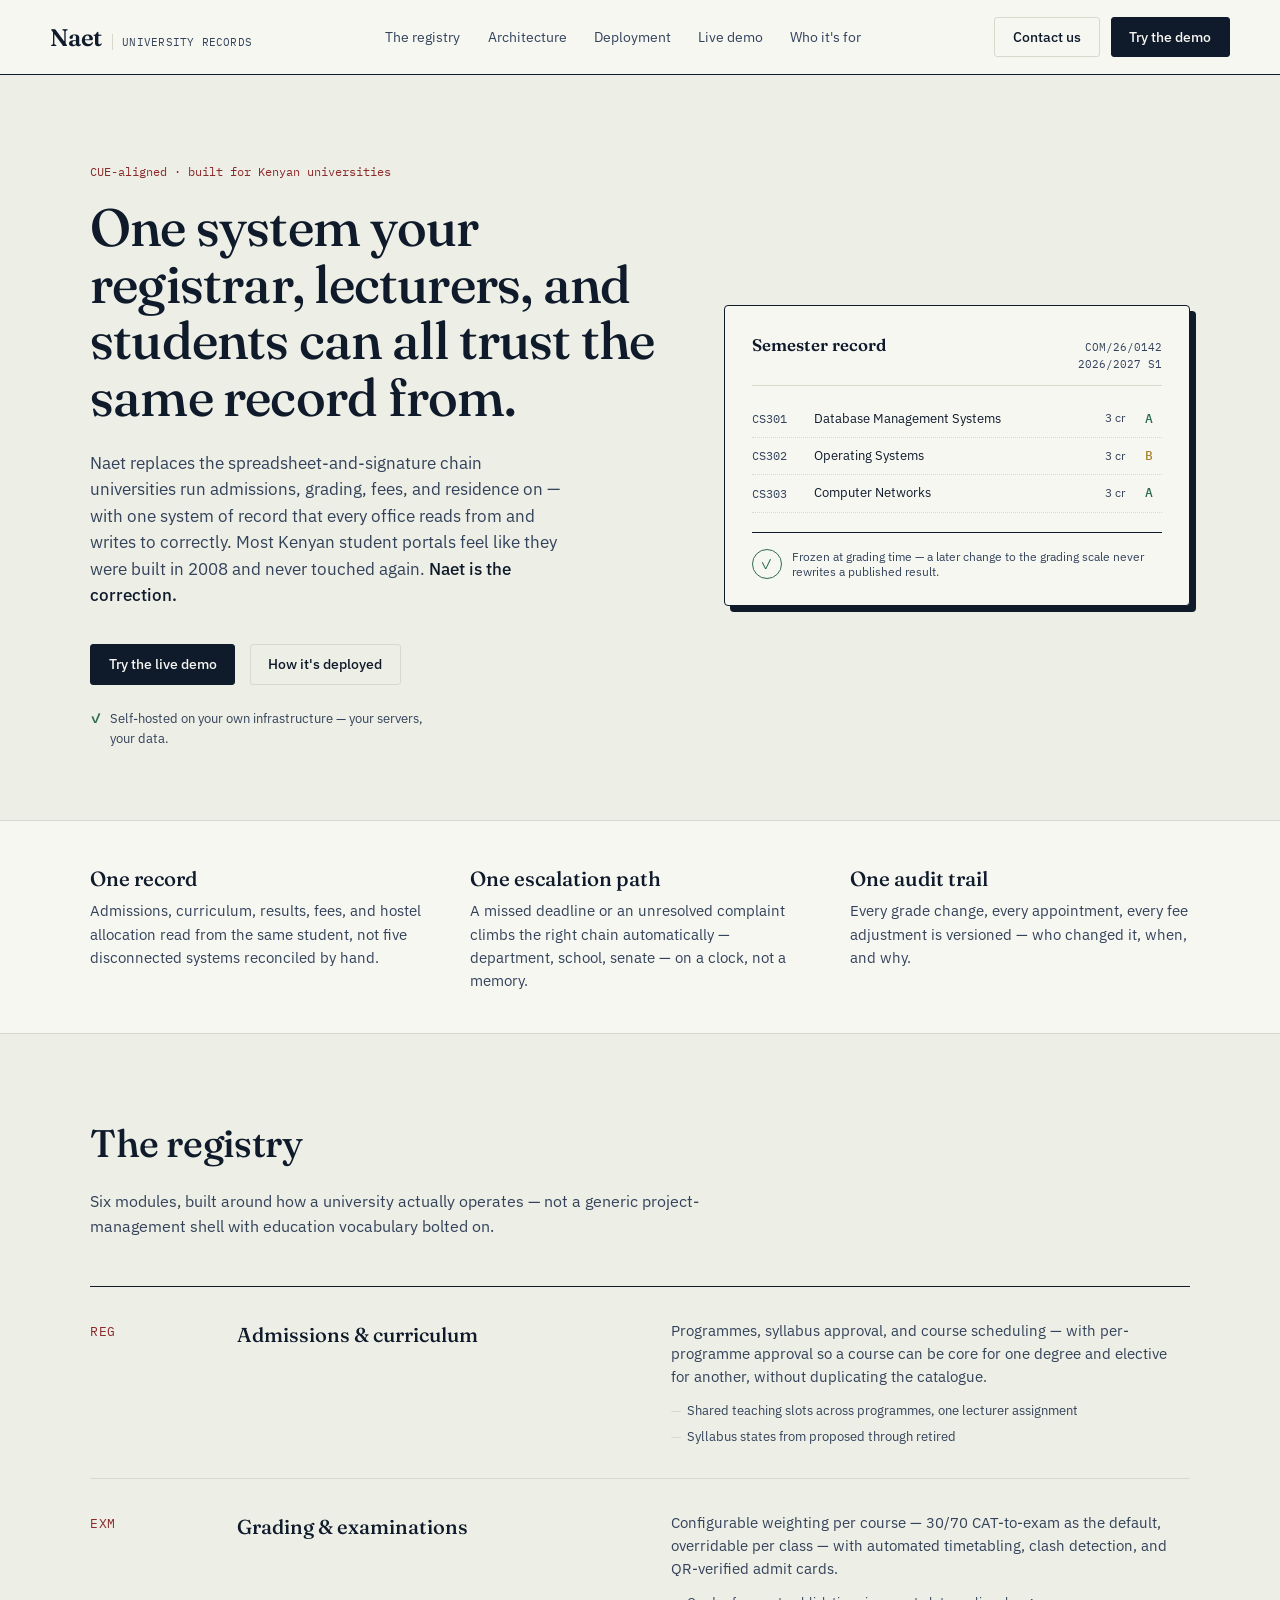
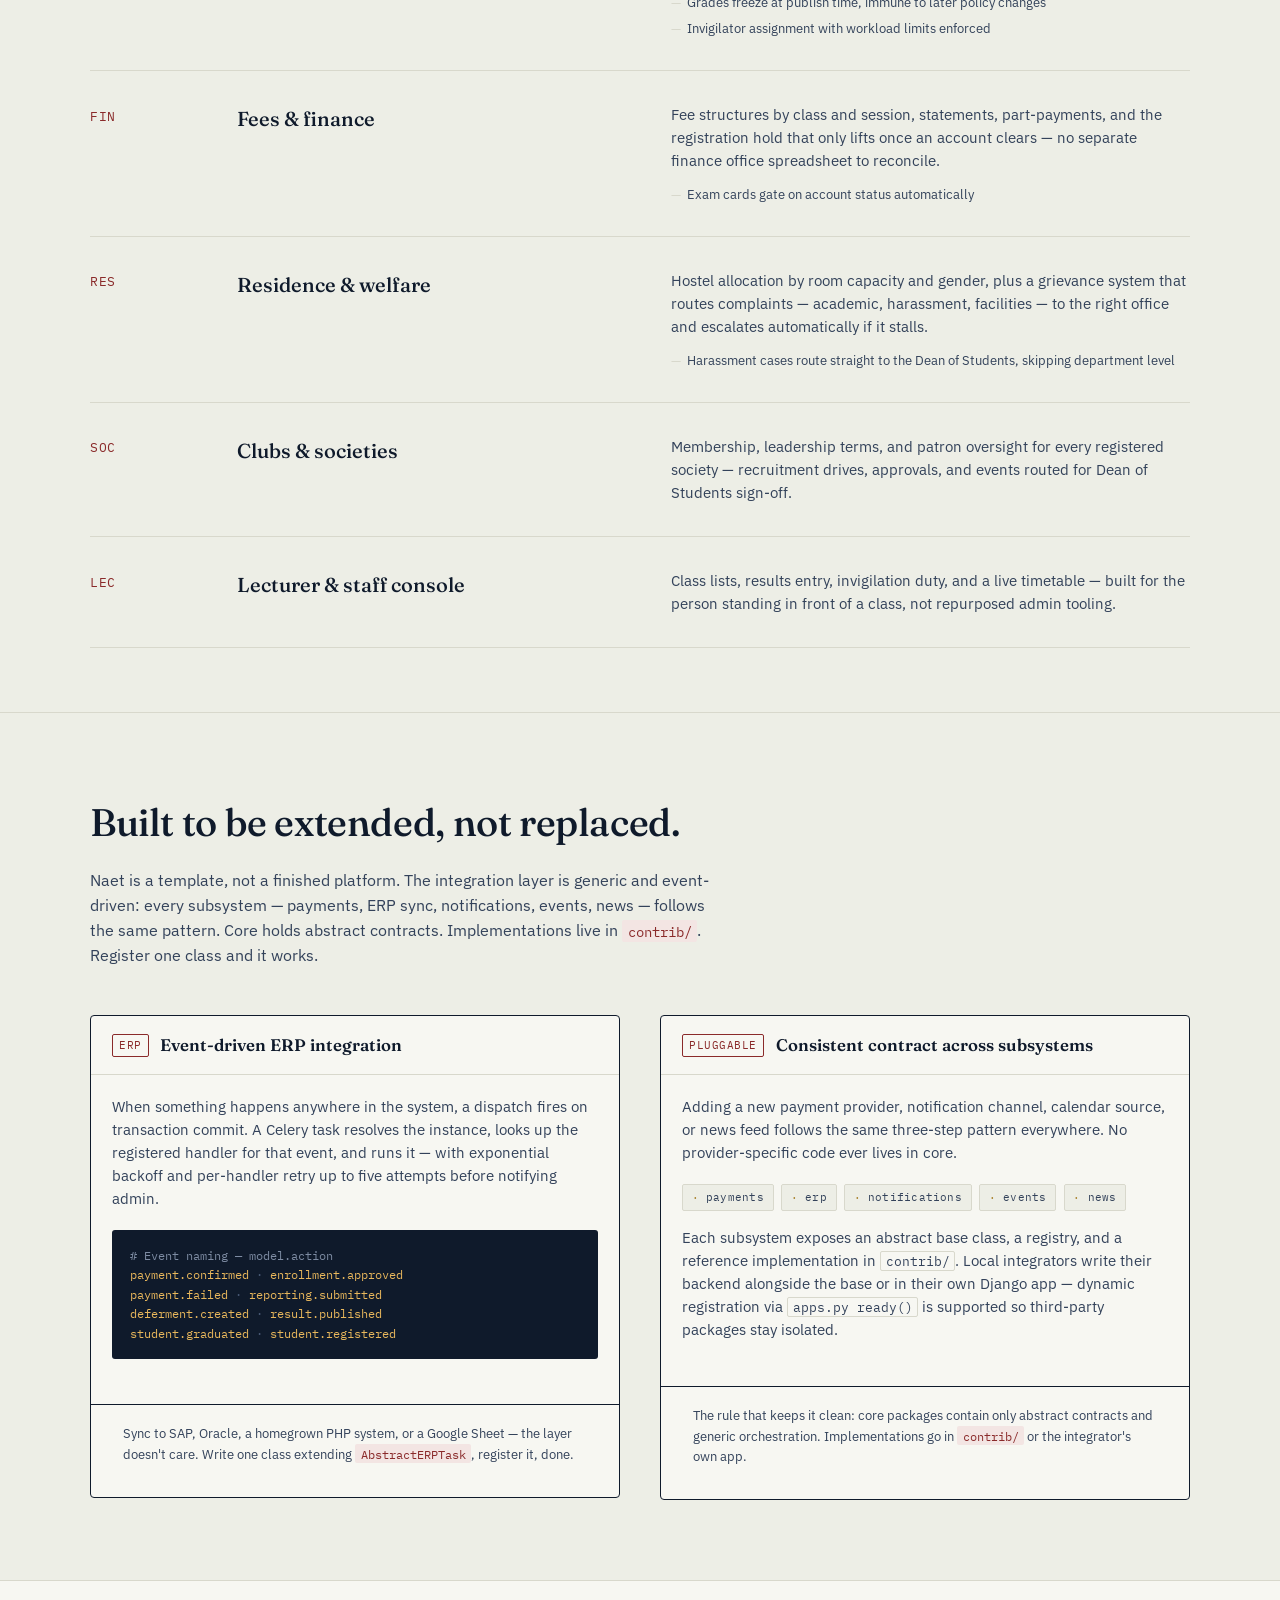
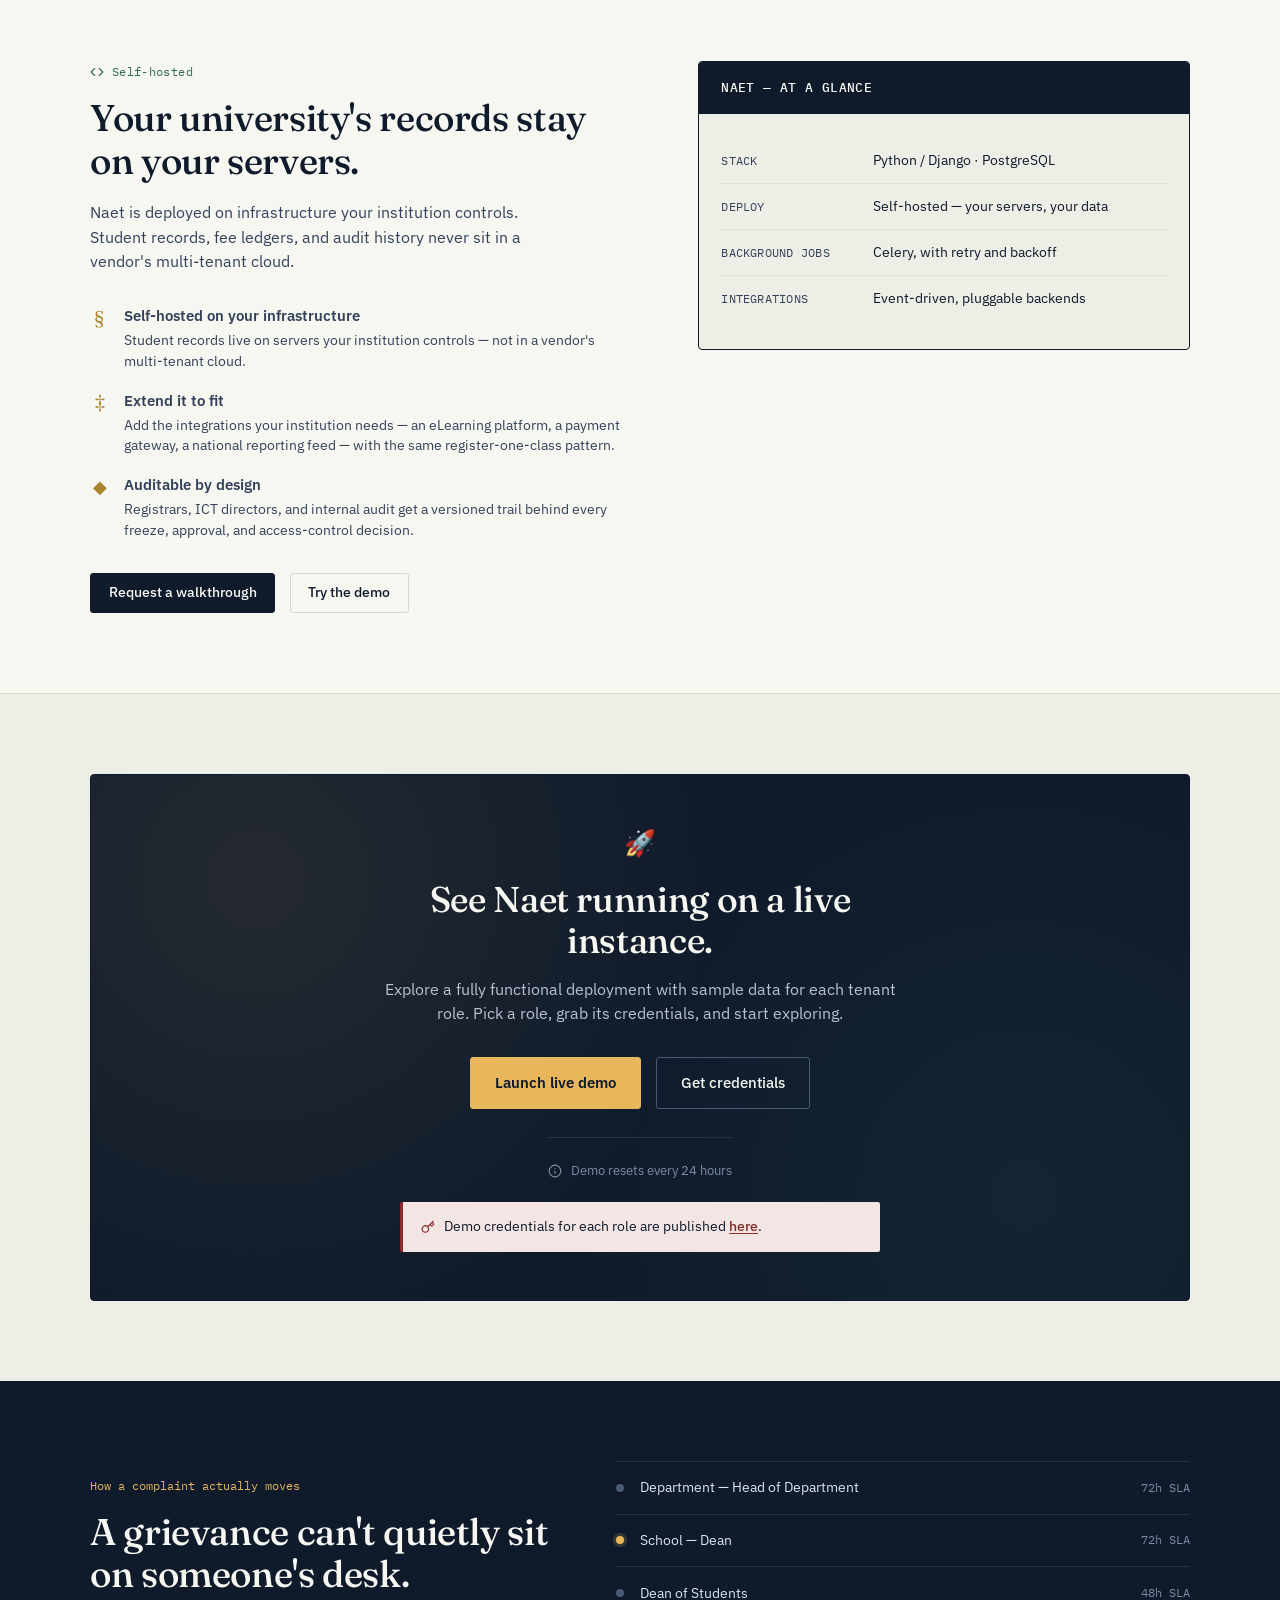
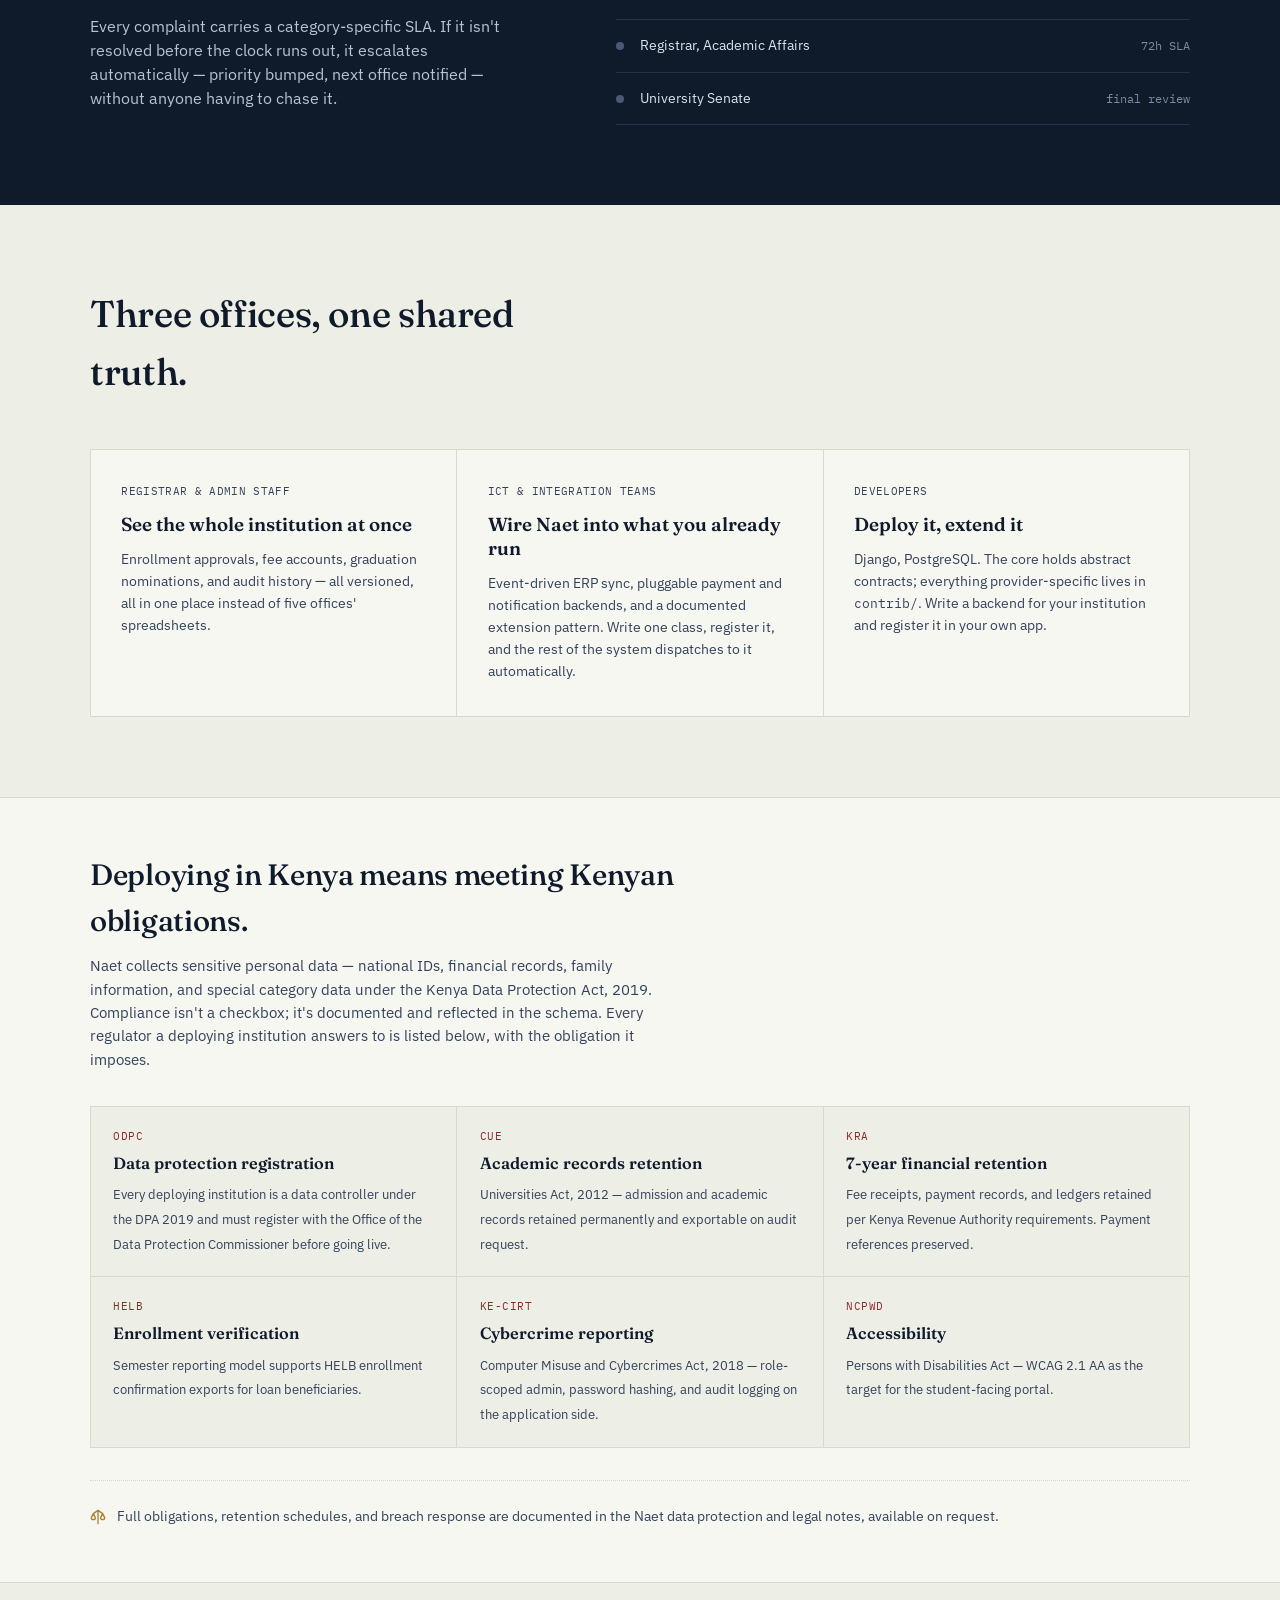
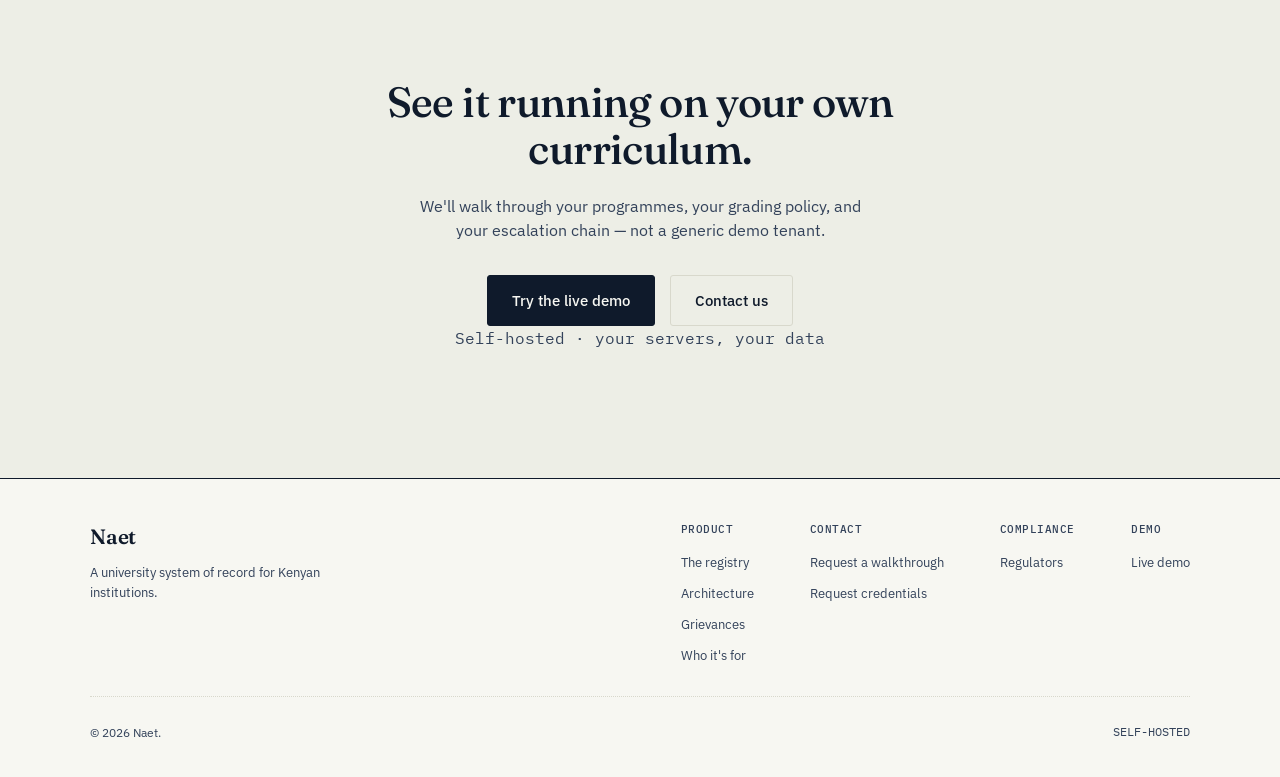
==== index.html @ ed7c1948 "commit" ====
<!doctype html>
<html lang="en">
  <head>
    <meta charset="UTF-8" />
    <meta name="viewport" content="width=device-width, initial-scale=1.0" />
    <title>Naet — The system of record for universities</title>
    <meta
      name="description"
      content="Naet is a university system of record for Kenyan institutions. Admissions, curriculum, grading, fees, residence, and grievances — one shared, versioned backend, self-hosted on your own infrastructure."
    />
    <link rel="preconnect" href="https://fonts.googleapis.com" />
    <link rel="preconnect" href="https://fonts.gstatic.com" crossorigin />
    <link
      href="https://fonts.googleapis.com/css2?family=Fraunces:opsz,wght@9..144,400;9..144,500;9..144,600&family=IBM+Plex+Sans:wght@400;500;600&family=IBM+Plex+Mono:wght@400;500&display=swap"
      rel="stylesheet"
    />
    <style>
      :root {
        --ink: #0f1a2b;
        --ink-soft: #33425a;
        --paper: #edeee6;
        --paper-white: #f7f7f2;
        --line: #d8d8cc;
        --stamp: #8a2a2a;
        --stamp-soft: #f3e5e3;
        --verified: #2f6b4f;
        --verified-soft: #e4ede7;
        --brass: #a9832e;
        --serif: "Fraunces", serif;
        --sans: "IBM Plex Sans", sans-serif;
        --mono: "IBM Plex Mono", monospace;
      }

      * {
        margin: 0;
        padding: 0;
        box-sizing: border-box;
      }

      html {
        scroll-behavior: smooth;
      }
      @media (prefers-reduced-motion: reduce) {
        html {
          scroll-behavior: auto;
        }
        * {
          animation: none !important;
          transition: none !important;
        }
      }

      body {
        font-family: var(--sans);
        color: var(--ink);
        background: var(--paper);
        line-height: 1.55;
        -webkit-font-smoothing: antialiased;
      }

      a {
        color: inherit;
      }

      .wrap {
        max-width: 1180px;
        margin: 0 auto;
        padding: 0 2.5rem;
      }

      .menu-toggle {
        display: none;
        background: transparent;
        border: 1px solid var(--line);
        border-radius: 3px;
        padding: 0.55rem 0.75rem;
        font-family: var(--mono);
        font-size: 0.72rem;
        letter-spacing: 0.05em;
        cursor: pointer;
        color: var(--ink);
        transition:
          border-color 0.15s,
          background 0.15s;
      }
      .menu-toggle:hover {
        border-color: var(--ink);
        background: var(--paper);
      }
      .menu-toggle[aria-expanded="true"] {
        background: var(--ink);
        color: var(--paper-white);
        border-color: var(--ink);
      }

      .skip-link {
        position: absolute;
        left: -9999px;
        top: 0;
        background: var(--ink);
        color: var(--paper-white);
        padding: 0.7rem 1.1rem;
        font-size: 0.85rem;
        z-index: 100;
        border-radius: 0 0 3px 0;
      }
      .skip-link:focus {
        left: 0;
      }

      a:focus-visible,
      button:focus-visible {
        outline: 2px solid var(--stamp);
        outline-offset: 3px;
        border-radius: 2px;
      }

      .sr-only {
        position: absolute;
        width: 1px;
        height: 1px;
        padding: 0;
        margin: -1px;
        overflow: hidden;
        clip: rect(0, 0, 0, 0);
        white-space: nowrap;
        border: 0;
      }

      /* ============================================
     LETTERHEAD NAV
     ============================================ */
      .letterhead {
        border-bottom: 1px solid var(--ink);
        background: var(--paper-white);
        position: sticky;
        top: 0;
        z-index: 50;
      }
      .letterhead__row {
        display: flex;
        align-items: center;
        justify-content: space-between;
        padding: 1.05rem 0;
        gap: 1.5rem;
      }
      .mark {
        display: flex;
        align-items: baseline;
        gap: 0.6rem;
        text-decoration: none;
        flex-shrink: 0;
      }
      .mark__word {
        font-family: var(--serif);
        font-size: 1.5rem;
        font-weight: 600;
        letter-spacing: -0.01em;
      }
      .mark__sub {
        font-family: var(--mono);
        font-size: 0.66rem;
        color: var(--ink-soft);
        border-left: 1px solid var(--line);
        padding-left: 0.6rem;
        letter-spacing: 0.02em;
      }
      nav.primary {
        display: flex;
        gap: 1.7rem;
        font-size: 0.85rem;
      }
      nav.primary a {
        text-decoration: none;
        color: var(--ink-soft);
        transition: color 0.15s;
        white-space: nowrap;
      }
      nav.primary a:hover {
        color: var(--ink);
      }
      .letterhead__cta {
        display: flex;
        gap: 0.7rem;
        align-items: center;
        flex-shrink: 0;
      }
      .btn {
        font-family: var(--sans);
        font-size: 0.85rem;
        font-weight: 500;
        padding: 0.55rem 1.1rem;
        border-radius: 3px;
        border: 1px solid var(--ink);
        cursor: pointer;
        text-decoration: none;
        display: inline-block;
        transition:
          background 0.15s,
          border-color 0.15s,
          color 0.15s;
        white-space: nowrap;
      }
      .btn--dark {
        background: var(--ink);
        color: var(--paper-white);
      }
      .btn--dark:hover {
        background: #1c2c47;
      }
      .btn--ghost {
        background: transparent;
        color: var(--ink);
        border-color: var(--line);
      }
      .btn--ghost:hover {
        border-color: var(--ink);
      }
      .btn--large {
        font-size: 0.95rem;
        padding: 0.8rem 1.5rem;
      }

      /* mobile menu */
      .menu-toggle {
        display: none;
        background: transparent;
        border: 1px solid var(--line);
        border-radius: 3px;
        padding: 0.5rem 0.7rem;
        font-family: var(--mono);
        font-size: 0.75rem;
        cursor: pointer;
        color: var(--ink);
      }
      @media (max-width: 940px) {
        nav.primary {
          display: none;
        }
        .letterhead__cta .btn--ghost {
          display: none;
        }
        .menu-toggle {
          display: block;
        }
      }
      @media (max-width: 560px) {
        .letterhead__cta .btn--dark {
          display: none;
        }
        .mark__sub {
          display: none;
        }
      }
      .mobile-nav {
        display: none;
        border-top: 1px solid var(--line);
        background: var(--paper-white);
        padding: 0.6rem 0 1.2rem;
      }
      .mobile-nav[data-open="true"] {
        display: block;
      }
      .mobile-nav ul {
        list-style: none;
        display: flex;
        flex-direction: column;
        gap: 0.15rem;
        margin-bottom: 0.9rem;
      }
      .mobile-nav a {
        display: flex;
        align-items: center;
        justify-content: space-between;
        text-decoration: none;
        font-size: 0.95rem;
        font-weight: 500;
        padding: 0.85rem 1rem;
        border-radius: 4px;
        color: var(--ink);
        background: transparent;
        transition:
          background 0.15s,
          color 0.15s;
      }
      .mobile-nav a::after {
        content: "→";
        font-family: var(--mono);
        font-size: 0.8rem;
        color: var(--line);
        transition:
          color 0.15s,
          transform 0.15s;
      }
      .mobile-nav a:hover,
      .mobile-nav a:active {
        background: var(--paper);
        color: var(--ink);
      }
      .mobile-nav a:hover::after,
      .mobile-nav a:active::after {
        color: var(--stamp);
        transform: translateX(2px);
      }
      .mobile-nav .mobile-cta {
        margin-top: 0.9rem;
        padding-top: 1rem;
        border-top: 1px dotted var(--line);
        display: flex;
        flex-direction: column;
        gap: 0.55rem;
      }
      .mobile-nav .mobile-cta .btn {
        display: block;
        text-align: center;
        padding: 0.85rem 1.2rem;
        font-size: 0.9rem;
      }

      @media (min-width: 941px) {
        .mobile-nav {
          display: none !important;
        }
      }
      /* ============================================
     HERO
     ============================================ */
      .hero {
        padding: 5.5rem 0 4.5rem;
      }
      .hero__grid {
        display: grid;
        grid-template-columns: 1.1fr 0.9fr;
        gap: 4rem;
        align-items: center;
      }
      .hero__eyebrow {
        font-family: var(--mono);
        font-size: 0.73rem;
        color: var(--stamp);
        margin-bottom: 1.1rem;
        display: flex;
        align-items: center;
        gap: 0.6rem;
        flex-wrap: wrap;
      }
      .hero h1 {
        font-family: var(--serif);
        font-size: clamp(2.3rem, 4.1vw, 3.5rem);
        font-weight: 500;
        line-height: 1.08;
        letter-spacing: -0.015em;
        max-width: 17ch;
      }
      .hero p.lede {
        margin-top: 1.5rem;
        font-size: 1.07rem;
        color: var(--ink-soft);
        max-width: 48ch;
      }
      .hero p.lede strong {
        color: var(--ink);
        font-weight: 500;
      }
      .hero__ctas {
        margin-top: 2.2rem;
        display: flex;
        gap: 0.9rem;
        flex-wrap: wrap;
      }
      .hero__note {
        margin-top: 1.5rem;
        font-size: 0.8rem;
        color: var(--ink-soft);
        display: flex;
        align-items: flex-start;
        gap: 0.5rem;
        max-width: 44ch;
      }
      .hero__note .tick {
        color: var(--verified);
        flex-shrink: 0;
        font-weight: 600;
      }

      /* ---- transcript card visual ---- */
      .transcript {
        background: var(--paper-white);
        border: 1px solid var(--ink);
        border-radius: 4px;
        padding: 1.6rem 1.7rem;
        box-shadow: 6px 6px 0 var(--ink);
      }
      .transcript__head {
        display: flex;
        justify-content: space-between;
        align-items: baseline;
        border-bottom: 1px solid var(--line);
        padding-bottom: 0.8rem;
        margin-bottom: 0.9rem;
        gap: 1rem;
      }
      .transcript__head h3 {
        font-family: var(--serif);
        font-size: 1.05rem;
        font-weight: 600;
      }
      .transcript__id {
        font-family: var(--mono);
        font-size: 0.68rem;
        color: var(--ink-soft);
        text-align: right;
      }
      .t-row {
        display: grid;
        grid-template-columns: 3.2rem 1fr auto auto;
        gap: 0.7rem;
        padding: 0.5rem 0;
        border-bottom: 1px dotted var(--line);
        font-size: 0.82rem;
        align-items: center;
      }
      .t-row:last-of-type {
        border-bottom: none;
      }
      .t-row .code {
        font-family: var(--mono);
        color: var(--ink-soft);
        font-size: 0.78rem;
      }
      .t-row .credits {
        color: var(--ink-soft);
        font-size: 0.76rem;
      }
      .t-row .grade {
        font-family: var(--mono);
        font-weight: 500;
        width: 1.6rem;
        text-align: center;
      }
      .grade.a {
        color: var(--verified);
      }
      .grade.b {
        color: var(--brass);
      }
      .transcript__seal {
        margin-top: 1.2rem;
        display: flex;
        align-items: center;
        gap: 0.6rem;
        padding-top: 1rem;
        border-top: 1px solid var(--ink);
      }
      .seal-dot {
        width: 30px;
        height: 30px;
        border-radius: 50%;
        border: 1.5px solid var(--verified);
        color: var(--verified);
        display: flex;
        align-items: center;
        justify-content: center;
        font-size: 0.9rem;
        flex-shrink: 0;
      }
      .transcript__seal small {
        font-size: 0.72rem;
        color: var(--ink-soft);
        line-height: 1.35;
      }

      @media (max-width: 900px) {
        .hero {
          padding-top: 3.5rem;
        }
        .hero__grid {
          grid-template-columns: 1fr;
          gap: 3rem;
        }
        .hero h1 {
          max-width: 22ch;
        }
      }

      @media (max-width: 480px) {
        .hero {
          padding: 3rem 0 3.5rem;
        }
      }

      /* ============================================
     CONTEXT BAND
     ============================================ */
      .context {
        background: var(--paper-white);
        border-top: 1px solid var(--line);
        border-bottom: 1px solid var(--line);
        padding: 2.6rem 0;
      }
      .context__row {
        display: grid;
        grid-template-columns: 1fr 1fr 1fr;
        gap: 2.5rem;
      }
      .context__row p {
        font-size: 0.93rem;
        color: var(--ink-soft);
      }
      .context__row p strong {
        display: block;
        font-family: var(--serif);
        font-size: 1.28rem;
        font-weight: 500;
        color: var(--ink);
        margin-bottom: 0.3rem;
      }
      @media (max-width: 760px) {
        .context__row {
          grid-template-columns: 1fr;
          gap: 1.6rem;
        }
      }

      /* ============================================
     THE REGISTRY (module ledger)
     ============================================ */
      .registry {
        padding: 5rem 0 4rem;
      }
      .registry__intro {
        max-width: 660px;
        margin-bottom: 3rem;
      }
      .registry__intro h2 {
        font-family: var(--serif);
        font-size: clamp(1.9rem, 3vw, 2.5rem);
        font-weight: 500;
        letter-spacing: -0.01em;
      }
      .registry__intro p {
        margin-top: 0.9rem;
        color: var(--ink-soft);
        font-size: 1.01rem;
      }

      .ledger {
        border-top: 1px solid var(--ink);
      }
      .ledger__item {
        display: grid;
        grid-template-columns: 7rem 1fr 1.3fr;
        gap: 2.2rem;
        padding: 2rem 0;
        border-bottom: 1px solid var(--line);
        align-items: start;
      }
      .ledger__code {
        font-family: var(--mono);
        font-size: 0.8rem;
        color: var(--stamp);
        padding-top: 0.2rem;
        letter-spacing: 0.04em;
      }
      .ledger__title {
        font-family: var(--serif);
        font-size: 1.26rem;
        font-weight: 500;
      }
      .ledger__detail p {
        color: var(--ink-soft);
        font-size: 0.93rem;
      }
      .ledger__detail ul {
        margin-top: 0.7rem;
        list-style: none;
        display: flex;
        flex-direction: column;
        gap: 0.35rem;
      }
      .ledger__detail li {
        font-size: 0.83rem;
        color: var(--ink-soft);
        padding-left: 1rem;
        position: relative;
      }
      .ledger__detail li::before {
        content: "—";
        position: absolute;
        left: 0;
        color: var(--line);
      }
      @media (max-width: 820px) {
        .ledger__item {
          grid-template-columns: 1fr;
          gap: 0.6rem;
          padding: 1.7rem 0;
        }
      }

      /* ============================================
     ARCHITECTURE  (new — "Built to be extended")
     ============================================ */
      .architecture {
        padding: 5rem 0;
        border-top: 1px solid var(--line);
      }
      .architecture__intro {
        max-width: 720px;
        margin-bottom: 3rem;
      }
      .architecture__intro h2 {
        font-family: var(--serif);
        font-size: clamp(1.9rem, 3vw, 2.5rem);
        font-weight: 500;
        letter-spacing: -0.01em;
      }
      .architecture__intro p {
        margin-top: 0.9rem;
        color: var(--ink-soft);
        font-size: 1.01rem;
        max-width: 62ch;
      }

      .arch-grid {
        display: grid;
        grid-template-columns: 1fr 1fr;
        gap: 2.5rem;
        align-items: start;
      }
      .arch-card {
        border: 1px solid var(--ink);
        border-radius: 4px;
        background: var(--paper-white);
        overflow: hidden;
      }
      .arch-card__head {
        border-bottom: 1px solid var(--line);
        padding: 1rem 1.3rem;
        display: flex;
        align-items: center;
        gap: 0.7rem;
      }
      .arch-card__head .tag {
        font-family: var(--mono);
        font-size: 0.66rem;
        letter-spacing: 0.05em;
        color: var(--stamp);
        border: 1px solid var(--stamp);
        border-radius: 2px;
        padding: 0.12rem 0.4rem;
        flex-shrink: 0;
      }
      .arch-card__head h3 {
        font-family: var(--serif);
        font-size: 1.05rem;
        font-weight: 600;
      }
      .arch-card__body {
        padding: 1.3rem 1.3rem 1.5rem;
      }
      .arch-card__body p {
        color: var(--ink-soft);
        font-size: 0.92rem;
      }
      .arch-card__body p + p {
        margin-top: 0.9rem;
      }

      .event-flow {
        margin-top: 1.2rem;
        background: var(--ink);
        border-radius: 3px;
        padding: 1rem 1.15rem;
        font-family: var(--mono);
        font-size: 0.72rem;
        line-height: 1.7;
        color: #dde3ec;
        overflow-x: auto;
      }
      .event-flow .comment {
        color: #7e8ca3;
      }
      .event-flow .evt {
        color: #e8b75c;
      }
      .event-flow .arrow {
        color: #4a5a76;
      }

      .plugin-list {
        margin-top: 1.2rem;
        list-style: none;
        display: flex;
        flex-wrap: wrap;
        gap: 0.45rem;
      }
      .plugin-list li {
        font-family: var(--mono);
        font-size: 0.7rem;
        color: var(--ink-soft);
        border: 1px solid var(--line);
        border-radius: 2px;
        padding: 0.25rem 0.55rem;
        background: var(--paper);
        letter-spacing: 0.02em;
      }
      .plugin-list li::before {
        content: "· ";
        color: var(--brass);
      }

      .arch-card__foot {
        margin-top: 1.3rem;
        padding-top: 1.1rem;
        border-top: 1px dotted var(--line);
        font-size: 0.82rem;
        color: var(--ink-soft);
      }
      .arch-card__foot code {
        font-family: var(--mono);
        font-size: 0.78rem;
        background: var(--stamp-soft);
        color: var(--stamp);
        padding: 0.1rem 0.35rem;
        border-radius: 2px;
      }

      @media (max-width: 860px) {
        .arch-grid {
          grid-template-columns: 1fr;
        }
      }

      /* ============================================
     DEPLOYMENT / AT A GLANCE
     ============================================ */
      .opensource {
        background: var(--paper-white);
        border-top: 1px solid var(--line);
        border-bottom: 1px solid var(--line);
        padding: 5rem 0;
      }
      .opensource__grid {
        display: grid;
        grid-template-columns: 1.05fr 0.95fr;
        gap: 4rem;
        align-items: start;
      }
      .opensource__label {
        font-family: var(--mono);
        font-size: 0.73rem;
        color: var(--verified);
        margin-bottom: 1rem;
        display: inline-flex;
        align-items: center;
        gap: 0.5rem;
        letter-spacing: 0.03em;
      }
      .opensource__label svg {
        width: 14px;
        height: 14px;
      }
      .opensource h2 {
        font-family: var(--serif);
        font-size: clamp(1.8rem, 2.9vw, 2.4rem);
        font-weight: 500;
        line-height: 1.15;
        letter-spacing: -0.01em;
      }
      .opensource p.opensource__lede {
        margin-top: 1.1rem;
        color: var(--ink-soft);
        font-size: 0.98rem;
        max-width: 48ch;
      }
      .opensource__points {
        list-style: none;
        margin-top: 2rem;
        display: flex;
        flex-direction: column;
        gap: 1.1rem;
      }
      .opensource__points li {
        display: grid;
        grid-template-columns: auto 1fr;
        gap: 0.9rem;
        align-items: start;
      }
      .opensource__points .glyph {
        font-family: var(--serif);
        color: var(--brass);
        font-size: 1.15rem;
        line-height: 1.4;
        width: 1.2rem;
        text-align: center;
      }
      .opensource__points strong {
        display: block;
        font-weight: 600;
        font-size: 0.94rem;
        margin-bottom: 0.15rem;
      }
      .opensource__points span {
        font-size: 0.87rem;
        color: var(--ink-soft);
        line-height: 1.5;
      }

      /* ---- at-a-glance card ---- */
      .licence-card {
        border: 1px solid var(--ink);
        border-radius: 4px;
        background: var(--paper);
        overflow: hidden;
      }
      .licence-card__head {
        background: var(--ink);
        color: var(--paper-white);
        padding: 1rem 1.4rem;
        display: flex;
        justify-content: space-between;
        align-items: center;
        gap: 1rem;
      }
      .licence-card__head h3 {
        font-family: var(--mono);
        font-size: 0.8rem;
        font-weight: 500;
        letter-spacing: 0.03em;
      }
      .licence-card__body {
        padding: 1.5rem 1.4rem 1.7rem;
      }
      .licence-row {
        display: grid;
        grid-template-columns: 8.5rem 1fr;
        gap: 1rem;
        padding: 0.75rem 0;
        border-bottom: 1px dotted var(--line);
        font-size: 0.85rem;
        align-items: baseline;
      }
      .licence-row:last-of-type {
        border-bottom: none;
      }
      .licence-row dt {
        font-family: var(--mono);
        font-size: 0.72rem;
        color: var(--ink-soft);
        letter-spacing: 0.02em;
      }
      .licence-row dd {
        color: var(--ink);
      }
      .licence-card__foot {
        margin-top: 1.3rem;
        padding-top: 1.2rem;
        border-top: 1px solid var(--ink);
        font-size: 0.82rem;
        color: var(--ink-soft);
      }
      .licence-card__foot code {
        font-family: var(--mono);
        font-size: 0.78rem;
        background: var(--stamp-soft);
        color: var(--stamp);
        padding: 0.1rem 0.35rem;
        border-radius: 2px;
      }

      @media (max-width: 860px) {
        .opensource__grid {
          grid-template-columns: 1fr;
          gap: 2.8rem;
        }
      }

      /* ============================================
     LIVE DEMO
     ============================================ */
      .demo {
        padding: 5rem 0;
      }
      .demo__card {
        border: 1px solid var(--ink);
        border-radius: 4px;
        background: var(--ink);
        color: var(--paper-white);
        padding: 3rem 2.5rem;
        text-align: center;
        position: relative;
        overflow: hidden;
      }
      .demo__card::before {
        content: "";
        position: absolute;
        inset: 0;
        background:
          radial-gradient(
            circle at 15% 20%,
            rgba(232, 183, 92, 0.1),
            transparent 45%
          ),
          radial-gradient(
            circle at 85% 80%,
            rgba(47, 107, 79, 0.14),
            transparent 45%
          );
        pointer-events: none;
      }
      .demo__card > * {
        position: relative;
      }
      .demo__icon {
        font-size: 1.6rem;
        margin-bottom: 1rem;
        display: inline-block;
      }
      .demo__card h2 {
        font-family: var(--serif);
        font-size: clamp(1.7rem, 2.8vw, 2.3rem);
        font-weight: 500;
        letter-spacing: -0.01em;
        line-height: 1.15;
        max-width: 22ch;
        margin: 0 auto 1rem;
      }
      .demo__card p {
        color: #b9c2d2;
        font-size: 0.97rem;
        max-width: 52ch;
        margin: 0 auto 2rem;
      }
      .demo__card p code {
        font-family: var(--mono);
        font-size: 0.85rem;
        background: rgba(255, 255, 255, 0.08);
        padding: 0.1rem 0.4rem;
        border-radius: 2px;
        color: #e8b75c;
      }
      .demo__actions {
        display: flex;
        gap: 0.9rem;
        justify-content: center;
        flex-wrap: wrap;
      }
      .btn--brass {
        background: #e8b75c;
        color: var(--ink);
        border-color: #e8b75c;
        font-weight: 600;
      }
      .btn--brass:hover {
        background: #f0c679;
        border-color: #f0c679;
      }
      .btn--outline-light {
        background: transparent;
        color: var(--paper-white);
        border-color: #4a5a76;
      }
      .btn--outline-light:hover {
        border-color: var(--paper-white);
      }
      .demo__note {
        margin-top: 1.8rem;
        padding-top: 1.4rem;
        border-top: 1px solid #23324a;
        font-size: 0.8rem;
        color: #7e8ca3;
        display: inline-flex;
        align-items: center;
        gap: 0.55rem;
        flex-wrap: wrap;
        justify-content: center;
      }
      .demo__note code {
        font-family: var(--mono);
        font-size: 0.76rem;
        color: #dde3ec;
      }

      /* ---- tenant credentials note ---- */
      .tenant__note {
        margin-top: 1.1rem;
        font-size: 0.85rem;
        color: var(--ink);
        display: flex;
        align-items: flex-start;
        gap: 0.6rem;
        max-width: 60ch;
        margin-left: auto;
        margin-right: auto;
        text-align: left;
        padding: 0.9rem 1.1rem;
        background: var(--stamp-soft);
        border-left: 3px solid var(--stamp);
        border-radius: 2px;
      }
      .tenant__note svg {
        flex-shrink: 0;
        width: 14px;
        height: 14px;
        margin-top: 0.2rem;
        color: var(--stamp);
      }
      .tenant__note a {
        color: var(--stamp);
        text-decoration: underline;
        text-underline-offset: 2px;
        font-weight: 500;
      }

      /* ============================================
     MECHANISM SPOTLIGHT
     ============================================ */
      .spotlight {
        background: var(--ink);
        color: var(--paper-white);
        padding: 5rem 0;
      }
      .spotlight__grid {
        display: grid;
        grid-template-columns: 0.9fr 1.1fr;
        gap: 3.5rem;
        align-items: center;
      }
      .spotlight__eyebrow {
        font-family: var(--mono);
        font-size: 0.73rem;
        color: #e8b75c;
        margin-bottom: 1rem;
      }
      .spotlight h2 {
        font-family: var(--serif);
        font-size: clamp(1.85rem, 2.9vw, 2.35rem);
        font-weight: 500;
        line-height: 1.15;
        letter-spacing: -0.01em;
      }
      .spotlight p {
        margin-top: 1.1rem;
        color: #b9c2d2;
        font-size: 0.97rem;
        max-width: 42ch;
      }

      .escalation {
        display: flex;
        flex-direction: column;
        gap: 0;
        list-style: none;
      }
      .esc-step {
        display: grid;
        grid-template-columns: auto 1fr auto;
        gap: 1rem;
        align-items: center;
        padding: 0.95rem 0;
        border-bottom: 1px solid #23324a;
        font-size: 0.86rem;
      }
      .esc-step:first-child {
        border-top: 1px solid #23324a;
      }
      .esc-step .dot {
        width: 8px;
        height: 8px;
        border-radius: 50%;
        background: #4a5a76;
      }
      .esc-step.active .dot {
        background: #e8b75c;
        box-shadow: 0 0 0 3px rgba(232, 183, 92, 0.18);
      }
      .esc-step .level {
        color: #dde3ec;
      }
      .esc-step .sla {
        font-family: var(--mono);
        font-size: 0.73rem;
        color: #7e8ca3;
        white-space: nowrap;
      }

      @media (max-width: 860px) {
        .spotlight__grid {
          grid-template-columns: 1fr;
          gap: 2.5rem;
        }
      }

      /* ============================================
     AUDIENCES
     ============================================ */
      .audiences {
        padding: 5rem 0;
      }
      .audiences__intro h2 {
        font-family: var(--serif);
        font-size: clamp(1.85rem, 2.9vw, 2.45rem);
        font-weight: 500;
        max-width: 20ch;
        margin-bottom: 3rem;
        letter-spacing: -0.01em;
      }
      .aud-grid {
        display: grid;
        grid-template-columns: repeat(3, 1fr);
        gap: 1px;
        background: var(--line);
        border: 1px solid var(--line);
      }
      .aud-card {
        background: var(--paper-white);
        padding: 2.1rem 1.9rem;
      }
      .aud-card__role {
        font-family: var(--mono);
        font-size: 0.7rem;
        color: var(--ink-soft);
        margin-bottom: 0.8rem;
        letter-spacing: 0.03em;
      }
      .aud-card h3 {
        font-family: var(--serif);
        font-size: 1.18rem;
        font-weight: 600;
        margin-bottom: 0.7rem;
        line-height: 1.25;
      }
      .aud-card p {
        font-size: 0.89rem;
        color: var(--ink-soft);
      }
      @media (max-width: 820px) {
        .aud-grid {
          grid-template-columns: 1fr;
        }
      }

      /* ============================================
     TRUST / COMPLIANCE
     ============================================ */
      .trust {
        background: var(--paper-white);
        border-top: 1px solid var(--line);
        border-bottom: 1px solid var(--line);
        padding: 3.4rem 0;
      }
      .trust__intro {
        max-width: 720px;
        margin-bottom: 2.2rem;
      }
      .trust__intro h2 {
        font-family: var(--serif);
        font-size: clamp(1.5rem, 2.3vw, 1.9rem);
        font-weight: 500;
        letter-spacing: -0.01em;
      }
      .trust__intro p {
        margin-top: 0.7rem;
        color: var(--ink-soft);
        font-size: 0.94rem;
        max-width: 66ch;
      }
      .trust__grid {
        display: grid;
        grid-template-columns: repeat(3, 1fr);
        gap: 1px;
        background: var(--line);
        border: 1px solid var(--line);
      }
      .trust__cell {
        background: var(--paper);
        padding: 1.3rem 1.4rem;
      }
      .trust__cell .body {
        font-family: var(--mono);
        font-size: 0.68rem;
        color: var(--stamp);
        letter-spacing: 0.05em;
        display: block;
        margin-bottom: 0.4rem;
      }
      .trust__cell .label {
        font-family: var(--serif);
        font-size: 1.02rem;
        font-weight: 600;
        display: block;
        margin-bottom: 0.3rem;
      }
      .trust__cell .sub {
        font-size: 0.82rem;
        color: var(--ink-soft);
        line-height: 1.45;
      }
      .trust__cell .sub a {
        color: var(--stamp);
        text-decoration: underline;
        text-underline-offset: 2px;
      }

      .trust__legal {
        margin-top: 2rem;
        padding-top: 1.6rem;
        border-top: 1px dotted var(--line);
        font-size: 0.85rem;
        color: var(--ink-soft);
        display: flex;
        flex-wrap: wrap;
        align-items: center;
        gap: 0.7rem;
      }
      .trust__legal svg {
        width: 16px;
        height: 16px;
        flex-shrink: 0;
        color: var(--brass);
      }
      .trust__legal a {
        color: var(--stamp);
        text-decoration: underline;
        text-underline-offset: 2px;
      }

      @media (max-width: 900px) {
        .trust__grid {
          grid-template-columns: repeat(2, 1fr);
        }
      }
      @media (max-width: 560px) {
        .trust__grid {
          grid-template-columns: 1fr;
        }
      }

      /* ============================================
     CLOSING CTA
     ============================================ */
      .closing {
        padding: 6rem 0;
        text-align: center;
      }
      .closing h2 {
        font-family: var(--serif);
        font-size: clamp(1.95rem, 3.3vw, 2.75rem);
        font-weight: 500;
        max-width: 24ch;
        margin: 0 auto 1.3rem;
        letter-spacing: -0.015em;
        line-height: 1.12;
      }
      .closing p {
        color: var(--ink-soft);
        font-size: 0.98rem;
        max-width: 46ch;
        margin: 0 auto 2rem;
      }
      .closing__ctas {
        display: flex;
        gap: 0.9rem;
        justify-content: center;
        flex-wrap: wrap;
      }
      .closing__note {
        margin-top: 1.6rem;
        font-family: var(--mono);
        font-size: 0.73rem;
        color: var(--ink-soft);
      }

      /* ============================================
     FOOTER
     ============================================ */
      footer {
        border-top: 1px solid var(--ink);
        background: var(--paper-white);
        padding: 2.6rem 0 2.2rem;
      }
      .footer__top {
        display: flex;
        justify-content: space-between;
        align-items: flex-start;
        flex-wrap: wrap;
        gap: 2rem;
        padding-bottom: 1.8rem;
        border-bottom: 1px dotted var(--line);
      }
      .footer__brand {
        max-width: 30ch;
      }
      .footer__brand .mark__word {
        font-size: 1.3rem;
      }
      .footer__brand p {
        margin-top: 0.6rem;
        font-size: 0.8rem;
        color: var(--ink-soft);
      }
      .footer__cols {
        display: flex;
        gap: 3.5rem;
        flex-wrap: wrap;
      }
      .footer__col h4 {
        font-family: var(--mono);
        font-size: 0.68rem;
        color: var(--ink-soft);
        letter-spacing: 0.05em;
        margin-bottom: 0.7rem;
        font-weight: 500;
      }
      .footer__col ul {
        list-style: none;
        display: flex;
        flex-direction: column;
        gap: 0.4rem;
      }
      .footer__col a {
        text-decoration: none;
        font-size: 0.82rem;
        color: var(--ink-soft);
      }
      .footer__col a:hover {
        color: var(--ink);
      }
      .footer__bottom {
        display: flex;
        justify-content: space-between;
        align-items: center;
        flex-wrap: wrap;
        gap: 1rem;
        padding-top: 1.6rem;
        font-size: 0.78rem;
        color: var(--ink-soft);
      }
      .footer__bottom .licence-line {
        font-family: var(--mono);
        font-size: 0.72rem;
      }
      @media (max-width: 640px) {
        .footer__cols {
          gap: 2rem;
        }
        .footer__bottom {
          flex-direction: column;
          align-items: flex-start;
        }
      }
      @media (max-width: 480px) {
        .wrap {
          padding: 0 1.4rem;
        }
        .transcript {
          padding: 1.3rem 1.2rem;
          box-shadow: 4px 4px 0 var(--ink);
        }
        .demo__card {
          padding: 2.2rem 1.5rem;
        }
      }

      /* ============================================
     CONTACT MODAL
     ============================================ */
      .contact-dialog {
        margin: auto;
        width: min(480px, calc(100vw - 2rem));
        max-height: calc(100vh - 2rem);
        overflow-y: auto;
        padding: 0;
        border: 1px solid var(--ink);
        border-radius: 4px;
        background: var(--paper-white);
        color: var(--ink);
        box-shadow: 6px 6px 0 var(--ink);
      }
      .contact-dialog::backdrop {
        background: rgba(15, 26, 43, 0.55);
      }
      .contact-dialog__head {
        display: flex;
        justify-content: space-between;
        align-items: flex-start;
        gap: 1rem;
        padding: 1.3rem 1.5rem 1rem;
        border-bottom: 1px solid var(--line);
      }
      .contact-dialog__head h2 {
        font-family: var(--serif);
        font-size: 1.4rem;
        font-weight: 500;
        letter-spacing: -0.01em;
        line-height: 1.2;
      }
      .contact-dialog__close {
        background: transparent;
        border: 1px solid var(--line);
        border-radius: 3px;
        font-family: var(--mono);
        font-size: 0.72rem;
        padding: 0.35rem 0.6rem;
        cursor: pointer;
        color: var(--ink);
        flex-shrink: 0;
      }
      .contact-dialog__close:hover {
        border-color: var(--ink);
      }
      .contact-dialog__body {
        padding: 1.2rem 1.5rem 1.5rem;
      }
      .contact-dialog__intro {
        font-size: 0.92rem;
        color: var(--ink-soft);
      }
      .contact-dialog__topic {
        margin-top: 0.8rem;
        font-family: var(--mono);
        font-size: 0.72rem;
        color: var(--stamp);
      }
      .contact-list {
        list-style: none;
        margin-top: 1.1rem;
        border-top: 1px solid var(--ink);
      }
      .contact-item {
        display: grid;
        grid-template-columns: 6.5rem 1fr auto;
        gap: 0.8rem;
        align-items: baseline;
        padding: 0.8rem 0;
        border-bottom: 1px dotted var(--line);
        font-size: 0.9rem;
      }
      .contact-item__label {
        font-family: var(--mono);
        font-size: 0.7rem;
        letter-spacing: 0.03em;
        color: var(--ink-soft);
      }
      .contact-item__value {
        color: var(--ink);
        overflow-wrap: anywhere;
      }
      .contact-item__value a {
        color: var(--stamp);
        text-decoration: underline;
        text-underline-offset: 2px;
      }
      .contact-item__copy {
        background: transparent;
        border: 1px solid var(--line);
        border-radius: 2px;
        font-family: var(--mono);
        font-size: 0.66rem;
        padding: 0.15rem 0.45rem;
        cursor: pointer;
        color: var(--ink-soft);
      }
      .contact-item__copy:hover {
        border-color: var(--ink);
        color: var(--ink);
      }
      .contact-dialog__note {
        margin-top: 1rem;
        font-size: 0.8rem;
        color: var(--ink-soft);
      }
      @media (max-width: 480px) {
        .contact-item {
          grid-template-columns: 1fr auto;
        }
        .contact-item__label {
          grid-column: 1 / -1;
        }
      }

      /* ---- demo credentials (rendered from NAET_DEMO) ---- */
      .demo-creds {
        margin: 1.8rem auto 0;
        max-width: 580px;
        text-align: left;
        border: 1px solid #23324a;
        border-radius: 3px;
      }
      .demo-creds__row {
        display: grid;
        grid-template-columns: 7.5rem 1fr 1fr;
        gap: 0.8rem;
        align-items: center;
        padding: 0.7rem 1rem;
        border-bottom: 1px solid #23324a;
        font-size: 0.85rem;
      }
      .demo-creds__row:last-child {
        border-bottom: none;
      }
      .demo-creds__row--head {
        font-family: var(--mono);
        font-size: 0.66rem;
        letter-spacing: 0.05em;
        color: #7e8ca3;
      }
      .demo-creds__role {
        color: #dde3ec;
      }
      .demo-creds__val {
        font-family: var(--mono);
        font-size: 0.76rem;
        color: #e8b75c;
        background: rgba(255, 255, 255, 0.06);
        border: 1px solid transparent;
        border-radius: 2px;
        padding: 0.25rem 0.5rem;
        text-align: left;
        cursor: pointer;
        overflow-wrap: anywhere;
      }
      .demo-creds__val:hover {
        border-color: #4a5a76;
      }
      .demo-creds__hint {
        padding: 0.6rem 1rem;
        font-size: 0.72rem;
        color: #7e8ca3;
        border-top: 1px solid #23324a;
      }
      @media (max-width: 560px) {
        .demo-creds__row {
          grid-template-columns: 1fr 1fr;
        }
        .demo-creds__role {
          grid-column: 1 / -1;
        }
        .demo-creds__row--head {
          display: none;
        }
      }
    </style>
  </head>
  <body>
    <a class="skip-link" href="#main">Skip to content</a>

    <header class="letterhead">
      <div class="wrap letterhead__row">
        <a href="#" class="mark" aria-label="Naet home">
          <span class="mark__word">Naet</span>
          <span class="mark__sub">UNIVERSITY RECORDS</span>
        </a>
        <nav class="primary" aria-label="Primary">
          <a href="#registry">The registry</a>
          <a href="#architecture">Architecture</a>
          <a href="#opensource">Deployment</a>
          <a href="#demo">Live demo</a>
          <a href="#audiences">Who it's for</a>
        </nav>
        <div class="letterhead__cta">
          <a href="#contact" class="btn btn--ghost">Contact us</a>
          <a href="#demo" class="btn btn--dark">Try the demo</a>
          <button
            class="menu-toggle"
            type="button"
            aria-expanded="false"
            aria-controls="mobile-nav"
            data-label-open="Close"
            data-label-closed="Menu"
          >
            Menu
          </button>
        </div>
      </div>
      <div class="wrap mobile-nav" id="mobile-nav" data-open="false">
        <ul>
          <li><a href="#registry">The registry</a></li>
          <li><a href="#architecture">Architecture</a></li>
          <li><a href="#opensource">Deployment</a></li>
          <li><a href="#demo">Live demo</a></li>
          <li><a href="#audiences">Who it's for</a></li>
        </ul>
        <div class="mobile-cta">
          <a href="#contact" class="btn btn--ghost">Contact us</a>
          <a href="#demo" class="btn btn--dark">Try the demo</a>
        </div>
      </div>
    </header>

    <main id="main">
      <!-- ================= HERO ================= -->
      <section class="hero">
        <div class="wrap hero__grid">
          <div>
            <div class="hero__eyebrow">
              CUE-aligned · built for Kenyan universities
            </div>
            <h1>
              One system your registrar, lecturers, and students can all trust
              the same record from.
            </h1>
            <p class="lede">
              Naet replaces the spreadsheet-and-signature chain universities run
              admissions, grading, fees, and residence on — with one system of
              record that every office reads from and writes to correctly. Most
              Kenyan student portals feel like they were built in 2008 and never
              touched again.
              <strong>Naet is the correction.</strong>
            </p>
            <div class="hero__ctas">
              <a href="#demo" class="btn btn--dark">Try the live demo</a>
              <a href="#opensource" class="btn btn--ghost">How it's deployed</a>
            </div>
            <div class="hero__note">
              <span class="tick">✓</span>
              <span
                >Self-hosted on your own infrastructure — your servers, your
                data.</span
              >
            </div>
          </div>

          <div
            class="transcript"
            role="img"
            aria-label="Mock semester record card showing three courses with grades A, B, and A, and a verified seal indicating results are frozen at grading time."
          >
            <div class="transcript__head">
              <h3>Semester record</h3>
              <span class="transcript__id">COM/26/0142<br />2026/2027 S1</span>
            </div>
            <div class="t-row">
              <span class="code">CS301</span>
              <span>Database Management Systems</span>
              <span class="credits">3 cr</span>
              <span class="grade a">A</span>
            </div>
            <div class="t-row">
              <span class="code">CS302</span>
              <span>Operating Systems</span>
              <span class="credits">3 cr</span>
              <span class="grade b">B</span>
            </div>
            <div class="t-row">
              <span class="code">CS303</span>
              <span>Computer Networks</span>
              <span class="credits">3 cr</span>
              <span class="grade a">A</span>
            </div>
            <div class="transcript__seal">
              <div class="seal-dot">✓</div>
              <small
                >Frozen at grading time — a later change to the grading scale
                never rewrites a published result.</small
              >
            </div>
          </div>
        </div>
      </section>

      <!-- ================= CONTEXT BAND ================= -->
      <section class="context">
        <div class="wrap context__row">
          <p>
            <strong>One record</strong>Admissions, curriculum, results, fees,
            and hostel allocation read from the same student, not five
            disconnected systems reconciled by hand.
          </p>
          <p>
            <strong>One escalation path</strong>A missed deadline or an
            unresolved complaint climbs the right chain automatically —
            department, school, senate — on a clock, not a memory.
          </p>
          <p>
            <strong>One audit trail</strong>Every grade change, every
            appointment, every fee adjustment is versioned — who changed it,
            when, and why.
          </p>
        </div>
      </section>

      <!-- ================= THE REGISTRY ================= -->
      <section class="registry" id="registry">
        <div class="wrap">
          <div class="registry__intro">
            <h2>The registry</h2>
            <p>
              Six modules, built around how a university actually operates — not
              a generic project-management shell with education vocabulary
              bolted on.
            </p>
          </div>

          <div class="ledger">
            <div class="ledger__item">
              <div class="ledger__code">REG</div>
              <div class="ledger__title">Admissions &amp; curriculum</div>
              <div class="ledger__detail">
                <p>
                  Programmes, syllabus approval, and course scheduling — with
                  per-programme approval so a course can be core for one degree
                  and elective for another, without duplicating the catalogue.
                </p>
                <ul>
                  <li>
                    Shared teaching slots across programmes, one lecturer
                    assignment
                  </li>
                  <li>Syllabus states from proposed through retired</li>
                </ul>
              </div>
            </div>

            <div class="ledger__item">
              <div class="ledger__code">EXM</div>
              <div class="ledger__title">Grading &amp; examinations</div>
              <div class="ledger__detail">
                <p>
                  Configurable weighting per course — 30/70 CAT-to-exam as the
                  default, overridable per class — with automated timetabling,
                  clash detection, and QR-verified admit cards.
                </p>
                <ul>
                  <li>
                    Grades freeze at publish time, immune to later policy
                    changes
                  </li>
                  <li>Invigilator assignment with workload limits enforced</li>
                </ul>
              </div>
            </div>

            <div class="ledger__item">
              <div class="ledger__code">FIN</div>
              <div class="ledger__title">Fees &amp; finance</div>
              <div class="ledger__detail">
                <p>
                  Fee structures by class and session, statements,
                  part-payments, and the registration hold that only lifts once
                  an account clears — no separate finance office spreadsheet to
                  reconcile.
                </p>
                <ul>
                  <li>Exam cards gate on account status automatically</li>
                </ul>
              </div>
            </div>

            <div class="ledger__item">
              <div class="ledger__code">RES</div>
              <div class="ledger__title">Residence &amp; welfare</div>
              <div class="ledger__detail">
                <p>
                  Hostel allocation by room capacity and gender, plus a
                  grievance system that routes complaints — academic,
                  harassment, facilities — to the right office and escalates
                  automatically if it stalls.
                </p>
                <ul>
                  <li>
                    Harassment cases route straight to the Dean of Students,
                    skipping department level
                  </li>
                </ul>
              </div>
            </div>

            <div class="ledger__item">
              <div class="ledger__code">SOC</div>
              <div class="ledger__title">Clubs &amp; societies</div>
              <div class="ledger__detail">
                <p>
                  Membership, leadership terms, and patron oversight for every
                  registered society — recruitment drives, approvals, and events
                  routed for Dean of Students sign-off.
                </p>
              </div>
            </div>

            <div class="ledger__item">
              <div class="ledger__code">LEC</div>
              <div class="ledger__title">Lecturer &amp; staff console</div>
              <div class="ledger__detail">
                <p>
                  Class lists, results entry, invigilation duty, and a live
                  timetable — built for the person standing in front of a class,
                  not repurposed admin tooling.
                </p>
              </div>
            </div>
          </div>
        </div>
      </section>

      <!-- ================= ARCHITECTURE ================= -->
      <section class="architecture" id="architecture">
        <div class="wrap">
          <div class="architecture__intro">
            <h2>Built to be extended, not replaced.</h2>
            <p>
              Naet is a template, not a finished platform. The integration layer
              is generic and event-driven: every subsystem — payments, ERP sync,
              notifications, events, news — follows the same pattern. Core holds
              abstract contracts. Implementations live in
              <code
                style="
                  font-family: var(--mono);
                  font-size: 0.88em;
                  background: var(--stamp-soft);
                  color: var(--stamp);
                  padding: 0.1rem 0.35rem;
                  border-radius: 2px;
                "
                >contrib/</code
              >. Register one class and it works.
            </p>
          </div>

          <div class="arch-grid">
            <div class="arch-card">
              <div class="arch-card__head">
                <span class="tag">ERP</span>
                <h3>Event-driven ERP integration</h3>
              </div>
              <div class="arch-card__body">
                <p>
                  When something happens anywhere in the system, a dispatch
                  fires on transaction commit. A Celery task resolves the
                  instance, looks up the registered handler for that event, and
                  runs it — with exponential backoff and per-handler retry up to
                  five attempts before notifying admin.
                </p>
                <div
                  class="event-flow"
                  role="img"
                  aria-label="Event naming examples: model dot action. payment.confirmed, enrollment.approved, reporting.submitted, deferment.created, student.graduated."
                >
                  <div>
                    <span class="comment"># Event naming — model.action</span>
                  </div>
                  <div>
                    <span class="evt">payment.confirmed</span>
                    <span class="arrow">·</span>
                    <span class="evt">enrollment.approved</span>
                  </div>
                  <div>
                    <span class="evt">payment.failed</span>
                    <span class="arrow">·</span>
                    <span class="evt">reporting.submitted</span>
                  </div>
                  <div>
                    <span class="evt">deferment.created</span>
                    <span class="arrow">·</span>
                    <span class="evt">result.published</span>
                  </div>
                  <div>
                    <span class="evt">student.graduated</span>
                    <span class="arrow">·</span>
                    <span class="evt">student.registered</span>
                  </div>
                </div>
              </div>
              <div
                class="arch-card__foot licence-card__foot"
                style="padding-inline: 2rem; padding-block-end: 2rem"
              >
                Sync to SAP, Oracle, a homegrown PHP system, or a Google Sheet —
                the layer doesn't care. Write one class extending
                <code>AbstractERPTask</code>, register it, done.
              </div>
            </div>

            <div class="arch-card">
              <div class="arch-card__head">
                <span class="tag">PLUGGABLE</span>
                <h3>Consistent contract across subsystems</h3>
              </div>
              <div class="arch-card__body">
                <p>
                  Adding a new payment provider, notification channel, calendar
                  source, or news feed follows the same three-step pattern
                  everywhere. No provider-specific code ever lives in core.
                </p>
                <ul
                  class="plugin-list"
                  aria-label="Subsystems with pluggable backends"
                >
                  <li>payments</li>
                  <li>erp</li>
                  <li>notifications</li>
                  <li>events</li>
                  <li>news</li>
                </ul>
                <p style="margin-top: 1rem">
                  Each subsystem exposes an abstract base class, a registry, and
                  a reference implementation in
                  <code
                    style="
                      font-family: var(--mono);
                      font-size: 0.85em;
                      background: var(--paper-white);
                      padding: 0.05rem 0.3rem;
                      border-radius: 2px;
                      border: 1px solid var(--line);
                    "
                    >contrib/</code
                  >. Local integrators write their backend alongside the base or
                  in their own Django app — dynamic registration via
                  <code
                    style="
                      font-family: var(--mono);
                      font-size: 0.85em;
                      background: var(--paper-white);
                      padding: 0.05rem 0.3rem;
                      border-radius: 2px;
                      border: 1px solid var(--line);
                    "
                    >apps.py ready()</code
                  >
                  is supported so third-party packages stay isolated.
                </p>
              </div>
              <div
                class="arch-card__foot licence-card__foot"
                style="padding-inline: 2rem; padding-block-end: 2rem"
              >
                The rule that keeps it clean: core packages contain only
                abstract contracts and generic orchestration. Implementations go
                in <code>contrib/</code> or the integrator's own app.
              </div>
            </div>
          </div>
        </div>
      </section>

      <!-- ================= DEPLOYMENT ================= -->
      <section class="opensource" id="opensource">
        <div class="wrap opensource__grid">
          <div>
            <div class="opensource__label">
              <svg
                viewBox="0 0 24 24"
                fill="none"
                stroke="currentColor"
                stroke-width="2"
                stroke-linecap="round"
                stroke-linejoin="round"
                aria-hidden="true"
              >
                <polyline points="16 18 22 12 16 6"></polyline>
                <polyline points="8 6 2 12 8 18"></polyline>
              </svg>
              Self-hosted
            </div>
            <h2>Your university's records stay on your servers.</h2>
            <p class="opensource__lede">
              Naet is deployed on infrastructure your institution controls.
              Student records, fee ledgers, and audit history never sit in a
              vendor's multi-tenant cloud.
            </p>
            <ul class="opensource__points">
              <li>
                <span class="glyph">§</span>
                <span>
                  <strong>Self-hosted on your infrastructure</strong>
                  <span
                    >Student records live on servers your institution controls —
                    not in a vendor's multi-tenant cloud.</span
                  >
                </span>
              </li>
              <li>
                <span class="glyph">‡</span>
                <span>
                  <strong>Extend it to fit</strong>
                  <span
                    >Add the integrations your institution needs — an eLearning
                    platform, a payment gateway, a national reporting feed —
                    with the same register-one-class pattern.</span
                  >
                </span>
              </li>
              <li>
                <span class="glyph">◆</span>
                <span>
                  <strong>Auditable by design</strong>
                  <span
                    >Registrars, ICT directors, and internal audit get a
                    versioned trail behind every freeze, approval, and
                    access-control decision.</span
                  >
                </span>
              </li>
            </ul>
            <div class="hero__ctas" style="margin-top: 2rem">
              <a href="#contact" class="btn btn--dark">Request a walkthrough</a>
              <a href="#demo" class="btn btn--ghost">Try the demo</a>
            </div>
          </div>

          <div class="licence-card">
            <div class="licence-card__head">
              <h3>NAET — AT A GLANCE</h3>
            </div>
            <div class="licence-card__body">
              <dl>
                <div class="licence-row">
                  <dt>STACK</dt>
                  <dd>Python / Django · PostgreSQL</dd>
                </div>
                <div class="licence-row">
                  <dt>DEPLOY</dt>
                  <dd>Self-hosted — your servers, your data</dd>
                </div>
                <div class="licence-row">
                  <dt>BACKGROUND JOBS</dt>
                  <dd>Celery, with retry and backoff</dd>
                </div>
                <div class="licence-row">
                  <dt>INTEGRATIONS</dt>
                  <dd>Event-driven, pluggable backends</dd>
                </div>
              </dl>
            </div>
          </div>
        </div>
      </section>

      <!-- ================= LIVE DEMO ================= -->
      <section class="demo" id="demo">
        <div class="wrap">
          <div class="demo__card">
            <div class="demo__icon" aria-hidden="true">🚀</div>
            <h2>See Naet running on a live instance.</h2>
            <p>
              Explore a fully functional deployment with sample data for each
              tenant role.
              <span id="demo-intro-text"
                >Pick a role, request its credentials, and start
                exploring.</span
              >
            </p>
            <div class="demo__actions">
              <a
                href="https://naet-tat2.onrender.com/"
                id="demo-launch"
                target="_blank"
                rel="noopener"
                class="btn btn--brass btn--large"
                >Launch live demo</a
              >
              <a
                href="#contact"
                data-contact-topic="Demo credentials"
                id="demo-request-btn"
                class="btn btn--outline-light btn--large"
                >Request credentials</a
              >
            </div>
            <div class="demo-creds" id="demo-creds" hidden></div>
            <div class="demo__note">
              <svg
                viewBox="0 0 24 24"
                fill="none"
                stroke="currentColor"
                stroke-width="2"
                stroke-linecap="round"
                stroke-linejoin="round"
                aria-hidden="true"
                style="width: 14px; height: 14px"
              >
                <circle cx="12" cy="12" r="10"></circle>
                <line x1="12" y1="16" x2="12" y2="12"></line>
                <line x1="12" y1="8" x2="12.01" y2="8"></line>
              </svg>
              <span id="demo-note-text"
                >Demo resets every 24 hours · Credentials provided on
                request</span
              >
            </div>

            <div class="tenant__note" id="demo-request-note">
              <svg
                viewBox="0 0 24 24"
                fill="none"
                stroke="currentColor"
                stroke-width="2"
                stroke-linecap="round"
                stroke-linejoin="round"
                aria-hidden="true"
              >
                <path
                  d="M21 2l-2 2m-7.61 7.61a5.5 5.5 0 1 1-7.778 7.778 5.5 5.5 0 0 1 7.777-7.777zm0 0L15.5 7.5m0 0l3 3L22 7l-3-3m-3.5 3.5L19 4"
                ></path>
              </svg>
              <span
                >Demo credentials for each role are sent on request —
                <a href="#contact" data-contact-topic="Demo credentials"
                  >get in touch</a
                >.</span
              >
            </div>
          </div>
        </div>
      </section>

      <!-- ================= MECHANISM SPOTLIGHT ================= -->
      <section class="spotlight" id="mechanism">
        <div class="wrap spotlight__grid">
          <div>
            <div class="spotlight__eyebrow">How a complaint actually moves</div>
            <h2>A grievance can't quietly sit on someone's desk.</h2>
            <p>
              Every complaint carries a category-specific SLA. If it isn't
              resolved before the clock runs out, it escalates automatically —
              priority bumped, next office notified — without anyone having to
              chase it.
            </p>
          </div>
          <ol class="escalation">
            <li class="esc-step">
              <div class="dot" aria-hidden="true"></div>
              <div class="level">Department — Head of Department</div>
              <div class="sla">72h SLA</div>
            </li>
            <li class="esc-step active">
              <div class="dot" aria-hidden="true"></div>
              <div class="level">School — Dean</div>
              <div class="sla">72h SLA</div>
            </li>
            <li class="esc-step">
              <div class="dot" aria-hidden="true"></div>
              <div class="level">Dean of Students</div>
              <div class="sla">48h SLA</div>
            </li>
            <li class="esc-step">
              <div class="dot" aria-hidden="true"></div>
              <div class="level">Registrar, Academic Affairs</div>
              <div class="sla">72h SLA</div>
            </li>
            <li class="esc-step">
              <div class="dot" aria-hidden="true"></div>
              <div class="level">University Senate</div>
              <div class="sla">final review</div>
            </li>
          </ol>
        </div>
      </section>

      <!-- ================= AUDIENCES ================= -->
      <section class="audiences" id="audiences">
        <div class="wrap">
          <div class="audiences__intro">
            <h2>Three offices, one shared truth.</h2>
          </div>
          <div class="aud-grid">
            <div class="aud-card">
              <div class="aud-card__role">REGISTRAR &amp; ADMIN STAFF</div>
              <h3>See the whole institution at once</h3>
              <p>
                Enrollment approvals, fee accounts, graduation nominations, and
                audit history — all versioned, all in one place instead of five
                offices' spreadsheets.
              </p>
            </div>
            <div class="aud-card">
              <div class="aud-card__role">ICT &amp; INTEGRATION TEAMS</div>
              <h3>Wire Naet into what you already run</h3>
              <p>
                Event-driven ERP sync, pluggable payment and notification
                backends, and a documented extension pattern. Write one class,
                register it, and the rest of the system dispatches to it
                automatically.
              </p>
            </div>
            <div class="aud-card">
              <div class="aud-card__role">DEVELOPERS</div>
              <h3>Deploy it, extend it</h3>
              <p>
                Django, PostgreSQL. The core holds abstract contracts;
                everything provider-specific lives in
                <code style="font-family: var(--mono); font-size: 0.9em"
                  >contrib/</code
                >. Write a backend for your institution and register it in your
                own app.
              </p>
            </div>
          </div>
        </div>
      </section>

      <!-- ================= TRUST / COMPLIANCE ================= -->
      <section class="trust" id="trust">
        <div class="wrap">
          <div class="trust__intro">
            <h2>Deploying in Kenya means meeting Kenyan obligations.</h2>
            <p>
              Naet collects sensitive personal data — national IDs, financial
              records, family information, and special category data under the
              Kenya Data Protection Act, 2019. Compliance isn't a checkbox; it's
              documented and reflected in the schema. Every regulator a
              deploying institution answers to is listed below, with the
              obligation it imposes.
            </p>
          </div>

          <div class="trust__grid">
            <div class="trust__cell">
              <span class="body">ODPC</span>
              <span class="label">Data protection registration</span>
              <span class="sub"
                >Every deploying institution is a data controller under the DPA
                2019 and must register with the Office of the Data Protection
                Commissioner before going live.</span
              >
            </div>
            <div class="trust__cell">
              <span class="body">CUE</span>
              <span class="label">Academic records retention</span>
              <span class="sub"
                >Universities Act, 2012 — admission and academic records
                retained permanently and exportable on audit request.</span
              >
            </div>
            <div class="trust__cell">
              <span class="body">KRA</span>
              <span class="label">7-year financial retention</span>
              <span class="sub"
                >Fee receipts, payment records, and ledgers retained per Kenya
                Revenue Authority requirements. Payment references
                preserved.</span
              >
            </div>
            <div class="trust__cell">
              <span class="body">HELB</span>
              <span class="label">Enrollment verification</span>
              <span class="sub"
                >Semester reporting model supports HELB enrollment confirmation
                exports for loan beneficiaries.</span
              >
            </div>
            <div class="trust__cell">
              <span class="body">KE-CIRT</span>
              <span class="label">Cybercrime reporting</span>
              <span class="sub"
                >Computer Misuse and Cybercrimes Act, 2018 — role-scoped admin,
                password hashing, and audit logging on the application
                side.</span
              >
            </div>
            <div class="trust__cell">
              <span class="body">NCPWD</span>
              <span class="label">Accessibility</span>
              <span class="sub"
                >Persons with Disabilities Act — WCAG 2.1 AA as the target for
                the student-facing portal.</span
              >
            </div>
          </div>

          <div class="trust__legal">
            <svg
              viewBox="0 0 24 24"
              fill="none"
              stroke="currentColor"
              stroke-width="2"
              stroke-linecap="round"
              stroke-linejoin="round"
              aria-hidden="true"
            >
              <path
                d="M12 2v20M5 7l7-5 7 5M5 7l-3 6a3 3 0 0 0 6 0zM19 7l-3 6a3 3 0 0 0 6 0z"
              />
            </svg>
            <span
              >Full obligations, retention schedules, and breach response are
              documented in the Naet data protection and legal notes, available
              on request.</span
            >
          </div>
        </div>
      </section>

      <!-- ================= CLOSING CTA ================= -->
      <section class="closing" id="closing">
        <div class="wrap">
          <h2>See it running on your own curriculum.</h2>
          <p>
            We'll walk through your programmes, your grading policy, and your
            escalation chain — not a generic demo tenant.
          </p>
          <div class="closing__ctas">
            <a href="#demo" class="btn btn--dark btn--large"
              >Try the live demo</a
            >
            <a href="#contact" class="btn btn--ghost btn--large">Contact us</a>
          </div>
          <p class="closing__note">Self-hosted · your servers, your data</p>
        </div>
      </section>
    </main>

    <footer>
      <div class="wrap">
        <div class="footer__top">
          <div class="footer__brand">
            <span class="mark__word">Naet</span>
            <p>A university system of record for Kenyan institutions.</p>
          </div>
          <div class="footer__cols">
            <div class="footer__col">
              <h4>PRODUCT</h4>
              <ul>
                <li><a href="#registry">The registry</a></li>
                <li><a href="#architecture">Architecture</a></li>
                <li><a href="#mechanism">Grievances</a></li>
                <li><a href="#audiences">Who it's for</a></li>
              </ul>
            </div>
            <div class="footer__col">
              <h4>CONTACT</h4>
              <ul>
                <li>
                  <a href="#contact">Request a walkthrough</a>
                </li>
                <li>
                  <a href="#contact" data-contact-topic="Demo credentials"
                    >Request credentials</a
                  >
                </li>
              </ul>
            </div>
            <div class="footer__col">
              <h4>COMPLIANCE</h4>
              <ul>
                <li><a href="#trust">Regulators</a></li>
              </ul>
            </div>
            <div class="footer__col">
              <h4>DEMO</h4>
              <ul>
                <li><a href="#demo">Live demo</a></li>
              </ul>
            </div>
          </div>
        </div>
        <div class="footer__bottom">
          <div>© 2026 Naet.</div>
          <div class="licence-line">SELF-HOSTED</div>
        </div>
      </div>
    </footer>

    <dialog
      class="contact-dialog"
      id="contact-dialog"
      aria-labelledby="contact-title"
    >
      <div class="contact-dialog__head">
        <h2 id="contact-title"></h2>
        <button type="button" class="contact-dialog__close" data-contact-close>
          Close
        </button>
      </div>
      <div class="contact-dialog__body">
        <p class="contact-dialog__intro" id="contact-intro"></p>
        <p class="contact-dialog__topic" id="contact-topic" hidden></p>
        <ul class="contact-list" id="contact-list"></ul>
        <p class="contact-dialog__note" id="contact-note"></p>
      </div>
    </dialog>

    <!-- ===== CONTACT CONFIG — edit this block only ===================== -->
    <script>
      window.NAET_CONTACT = {
        title: "Get in touch",
        intro:
          "Pick whichever channel suits you. We'll walk through your programmes, grading policy, and escalation chain.",
        note: "Typical response time: within one working day.",
        // type: "email" | "phone" | "whatsapp" | "link" | "text"
        // Leave a channel out (or set value to "") to hide it.
        channels: [
          { type: "email", label: "EMAIL", value: "" },
          { type: "phone", label: "PHONE", value: "" },
          { type: "whatsapp", label: "WHATSAPP", value: "" },
          {
            type: "link",
            label: "BOOK A CALL",
            value: "Pick a time",
            href: "",
          },
          {
            type: "text",
            label: "OFFICE",
            value: "",
          },
        ],
      };
    </script>

    <script>
      (function () {
        var cfg = window.NAET_CONTACT || {};
        var dlg = document.getElementById("contact-dialog");
        if (!dlg || typeof dlg.showModal !== "function") return;

        var list = document.getElementById("contact-list");
        var topicEl = document.getElementById("contact-topic");

        function digits(s) {
          return String(s).replace(/[^\d+]/g, "");
        }

        function hrefFor(ch, topic) {
          switch (ch.type) {
            case "email":
              return (
                "mailto:" +
                ch.value +
                (topic ? "?subject=" + encodeURIComponent(topic) : "")
              );
            case "phone":
              return "tel:" + digits(ch.value);
            case "whatsapp":
              return (
                "https://wa.me/" +
                digits(ch.value).replace("+", "") +
                (topic ? "?text=" + encodeURIComponent(topic) : "")
              );
            case "link":
              return ch.href || "";
            default:
              return "";
          }
        }

        function render(topic) {
          document.getElementById("contact-title").textContent =
            cfg.title || "Contact us";
          document.getElementById("contact-intro").textContent =
            cfg.intro || "";
          document.getElementById("contact-note").textContent = cfg.note || "";
          topicEl.hidden = !topic;
          topicEl.textContent = topic ? "Regarding: " + topic : "";
          list.textContent = "";

          (cfg.channels || []).forEach(function (ch) {
            if (!ch || !ch.value) return;
            var li = document.createElement("li");
            li.className = "contact-item";

            var label = document.createElement("span");
            label.className = "contact-item__label";
            label.textContent = ch.label || ch.type.toUpperCase();

            var val = document.createElement("span");
            val.className = "contact-item__value";
            var href = hrefFor(ch, topic);
            if (href) {
              var a = document.createElement("a");
              a.href = href;
              a.textContent = ch.value;
              if (/^https?:/.test(href)) {
                a.target = "_blank";
                a.rel = "noopener";
              }
              val.appendChild(a);
            } else {
              val.textContent = ch.value;
            }

            li.appendChild(label);
            li.appendChild(val);

            if (
              ch.type === "email" ||
              ch.type === "phone" ||
              ch.type === "whatsapp"
            ) {
              var btn = document.createElement("button");
              btn.type = "button";
              btn.className = "contact-item__copy";
              btn.textContent = "Copy";
              btn.addEventListener("click", function () {
                if (!navigator.clipboard) return;
                navigator.clipboard.writeText(ch.value).then(function () {
                  btn.textContent = "Copied";
                  setTimeout(function () {
                    btn.textContent = "Copy";
                  }, 1500);
                });
              });
              li.appendChild(btn);
            } else {
              li.appendChild(document.createElement("span"));
            }
            list.appendChild(li);
          });
        }

        function openContact(topic) {
          render(topic || "");
          if (!dlg.open) dlg.showModal();
        }

        document.addEventListener("click", function (e) {
          var link = e.target.closest && e.target.closest('a[href="#contact"]');
          if (link) {
            e.preventDefault();
            openContact(link.getAttribute("data-contact-topic"));
            return;
          }
          if (e.target.closest && e.target.closest("[data-contact-close]"))
            dlg.close();
          else if (e.target === dlg) dlg.close(); // backdrop click
        });

        if (location.hash === "#contact") openContact("");
      })();
    </script>

    <!-- ===== DEMO CONFIG — edit this block only ======================= -->
    <script>
      window.NAET_DEMO = {
        url: "https://naet-tat2.onrender.com/",
        note: "Demo resets every 24 hours",
        // Optional link to a page/file listing the logins (opens in a new tab).
        // Leave "" to use the on-request flow or the inline table below.
        credentialsUrl: "credentials.txt",
        credentialsLabel: "Get credentials",
        // Leave empty to show "Request credentials" (opens the contact modal).
        // Add entries to show a click-to-copy credentials table instead.
        credentials: [
          // { role: "Registrar",       username: "registrar@example.com", password: "change-me" },
          // { role: "Lecturer",        username: "lecturer@example.com",  password: "change-me" },
          // { role: "Student",         username: "COM/26/0142",           password: "change-me" },
          // { role: "Dean of Students", username: "dean@example.com",     password: "change-me" },
        ],
      };
    </script>

    <script>
      (function () {
        var cfg = window.NAET_DEMO || {};
        var $ = function (id) {
          return document.getElementById(id);
        };

        var launch = $("demo-launch");
        if (launch && cfg.url) launch.href = cfg.url;

        var creds = (cfg.credentials || []).filter(function (c) {
          return c && (c.username || c.password);
        });
        var note = cfg.note || "Demo resets every 24 hours";
        var credUrl = cfg.credentialsUrl || "";
        var btn = $("demo-request-btn");
        var reqNote = $("demo-request-note");

        // credentials link supplied: button and note point at it instead of the contact modal
        if (credUrl) {
          btn.href = credUrl;
          btn.target = "_blank";
          btn.rel = "noopener";
          btn.removeAttribute("data-contact-topic");
          btn.textContent = cfg.credentialsLabel || "Get credentials";

          var span = reqNote.querySelector("span");
          span.textContent = "Demo credentials for each role are published ";
          var a = document.createElement("a");
          a.href = credUrl;
          a.target = "_blank";
          a.rel = "noopener";
          a.textContent = "here";
          span.appendChild(a);
          span.appendChild(document.createTextNode("."));
        }

        if (!creds.length) {
          if (credUrl) {
            $("demo-intro-text").textContent =
              "Pick a role, grab its credentials, and start exploring.";
            $("demo-note-text").textContent = note;
          } else {
            $("demo-note-text").textContent =
              note + " · Credentials provided on request";
          }
          return;
        }

        // inline credentials supplied: show the table; keep the button only if there is a link
        if (!credUrl) btn.hidden = true;
        reqNote.hidden = true;
        $("demo-intro-text").textContent =
          "Pick a role, sign in with the credentials below, and start exploring.";
        $("demo-note-text").textContent = note;

        var box = $("demo-creds");
        box.textContent = "";

        function row(cells, head) {
          var r = document.createElement("div");
          r.className =
            "demo-creds__row" + (head ? " demo-creds__row--head" : "");
          cells.forEach(function (c) {
            r.appendChild(c);
          });
          return r;
        }
        function text(t, cls) {
          var s = document.createElement("span");
          if (cls) s.className = cls;
          s.textContent = t;
          return s;
        }
        function copyBtn(value) {
          var b = document.createElement("button");
          b.type = "button";
          b.className = "demo-creds__val";
          b.title = "Click to copy";
          b.textContent = value || "—";
          if (!value) {
            b.disabled = true;
            return b;
          }
          b.addEventListener("click", function () {
            if (!navigator.clipboard) return;
            navigator.clipboard.writeText(value).then(function () {
              b.textContent = "Copied";
              setTimeout(function () {
                b.textContent = value;
              }, 1200);
            });
          });
          return b;
        }

        box.appendChild(
          row([text("ROLE"), text("USERNAME"), text("PASSWORD")], true),
        );
        creds.forEach(function (c) {
          box.appendChild(
            row([
              text(c.role || "", "demo-creds__role"),
              copyBtn(c.username),
              copyBtn(c.password),
            ]),
          );
        });
        var hint = document.createElement("div");
        hint.className = "demo-creds__hint";
        hint.textContent = "Click a value to copy it.";
        box.appendChild(hint);
        box.hidden = false;
      })();
    </script>

    <script>
      (function () {
        var toggle = document.querySelector(".menu-toggle");
        var nav = document.getElementById("mobile-nav");
        if (!toggle || !nav) return;

        function setOpen(open) {
          nav.setAttribute("data-open", open ? "true" : "false");
          toggle.setAttribute("aria-expanded", open ? "true" : "false");
          toggle.textContent = open
            ? toggle.dataset.labelOpen
            : toggle.dataset.labelClosed;
        }

        toggle.addEventListener("click", function () {
          setOpen(nav.getAttribute("data-open") !== "true");
        });

        nav.addEventListener("click", function (e) {
          if (e.target.tagName === "A") setOpen(false);
        });

        // Close on Escape for keyboard users
        document.addEventListener("keydown", function (e) {
          if (e.key === "Escape" && nav.getAttribute("data-open") === "true") {
            setOpen(false);
            toggle.focus();
          }
        });
      })();
    </script>
  </body>
</html>
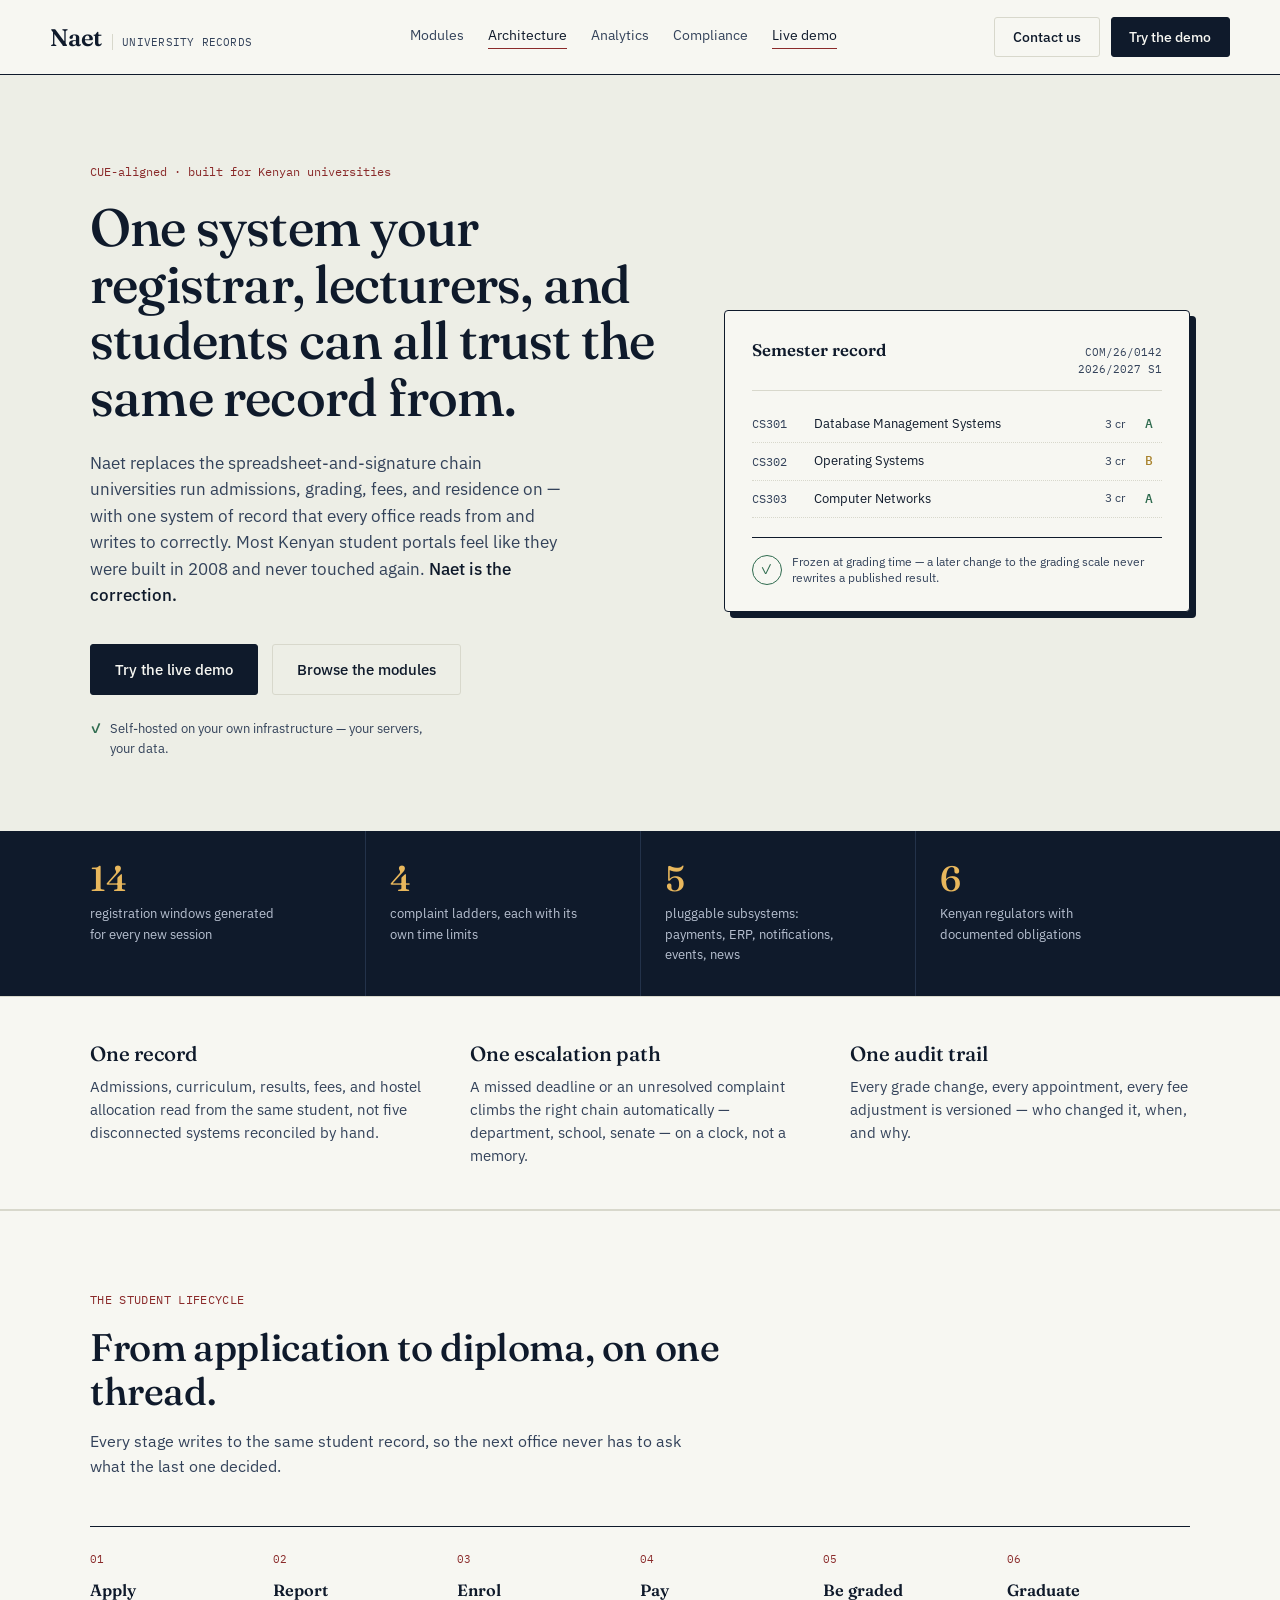
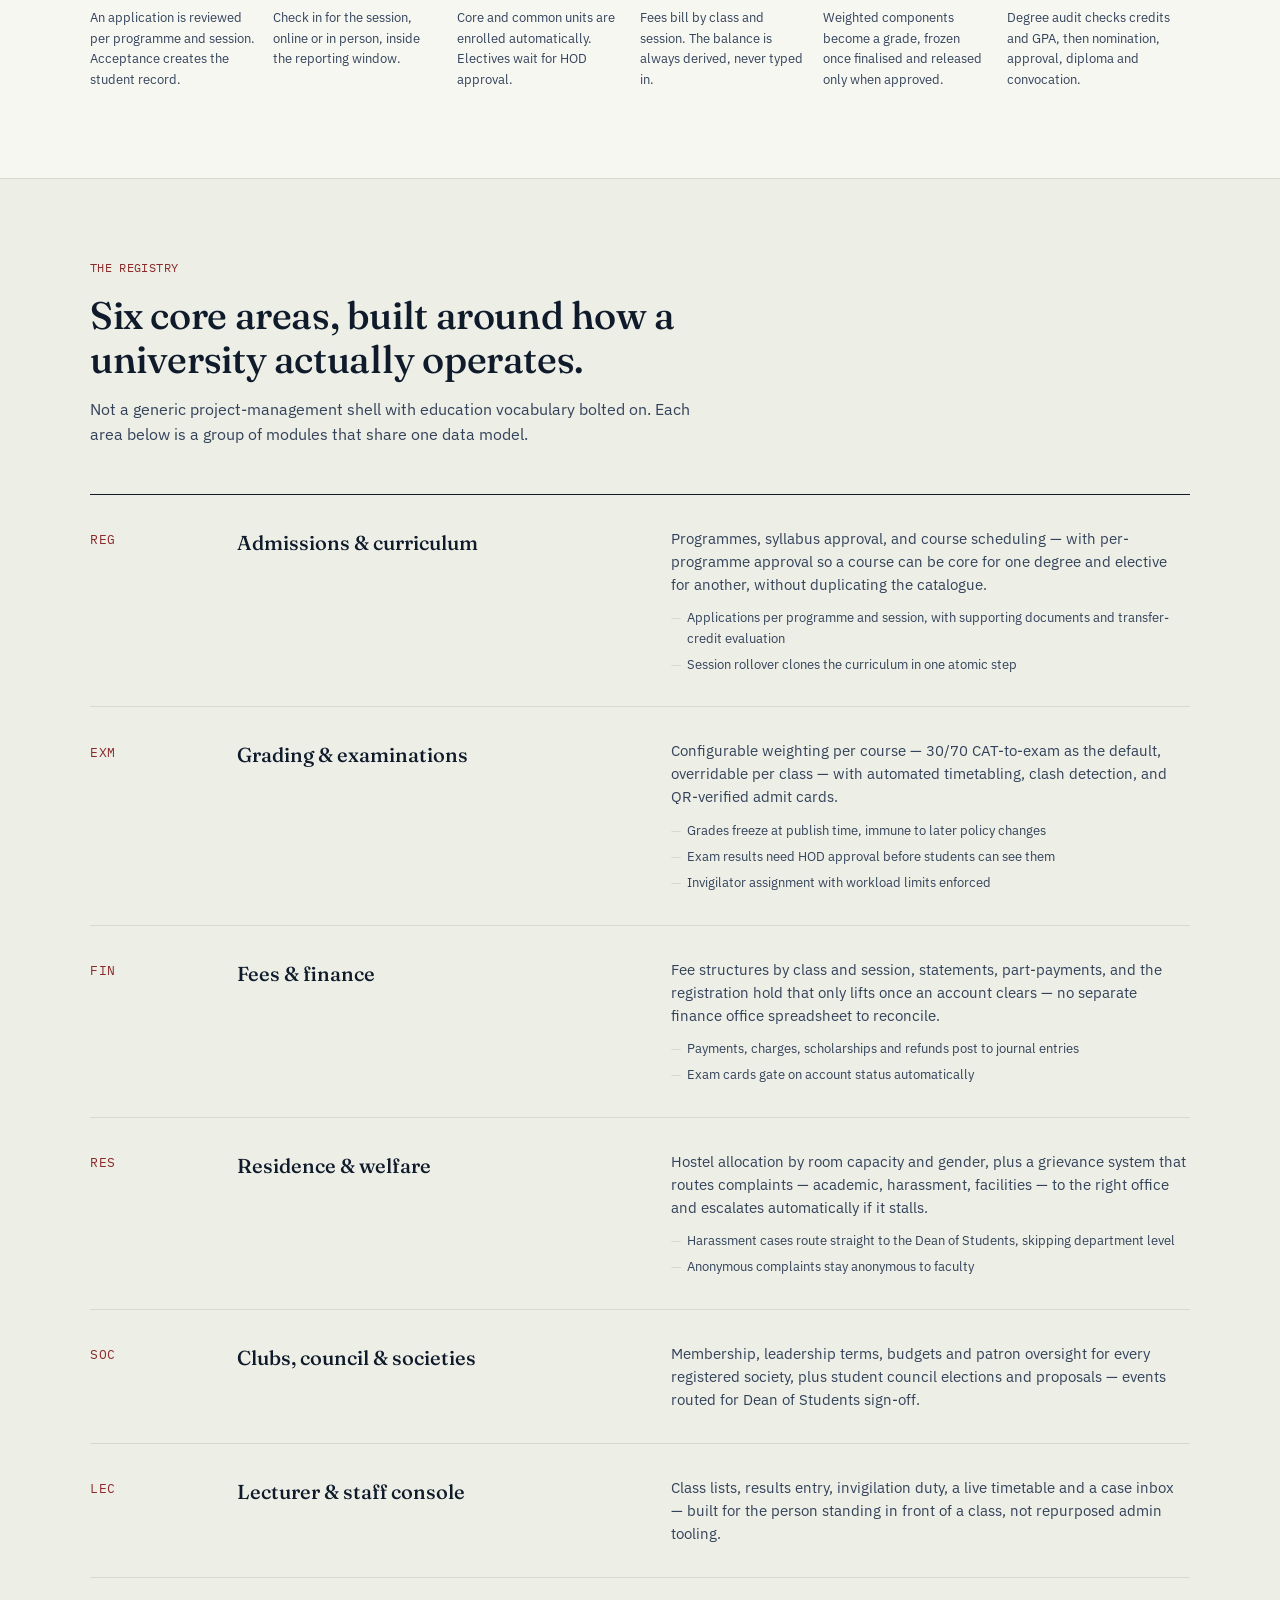
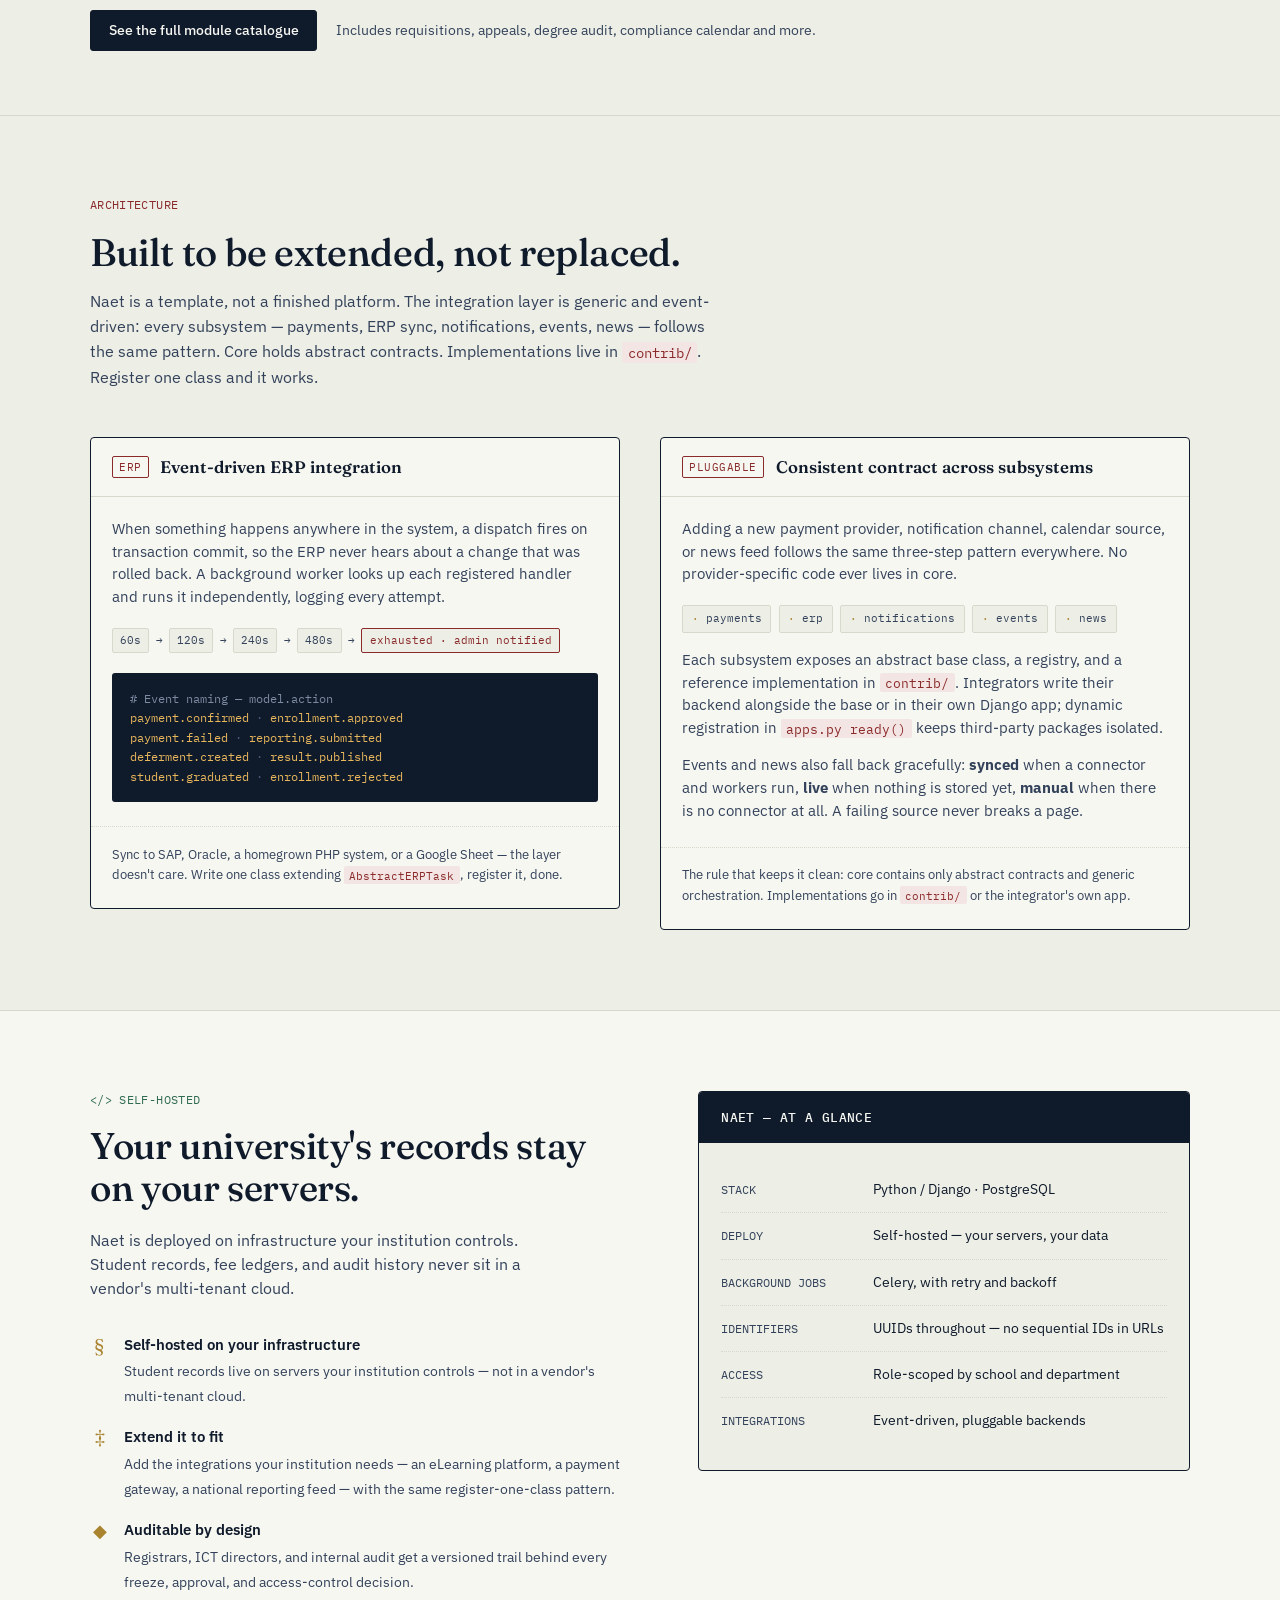
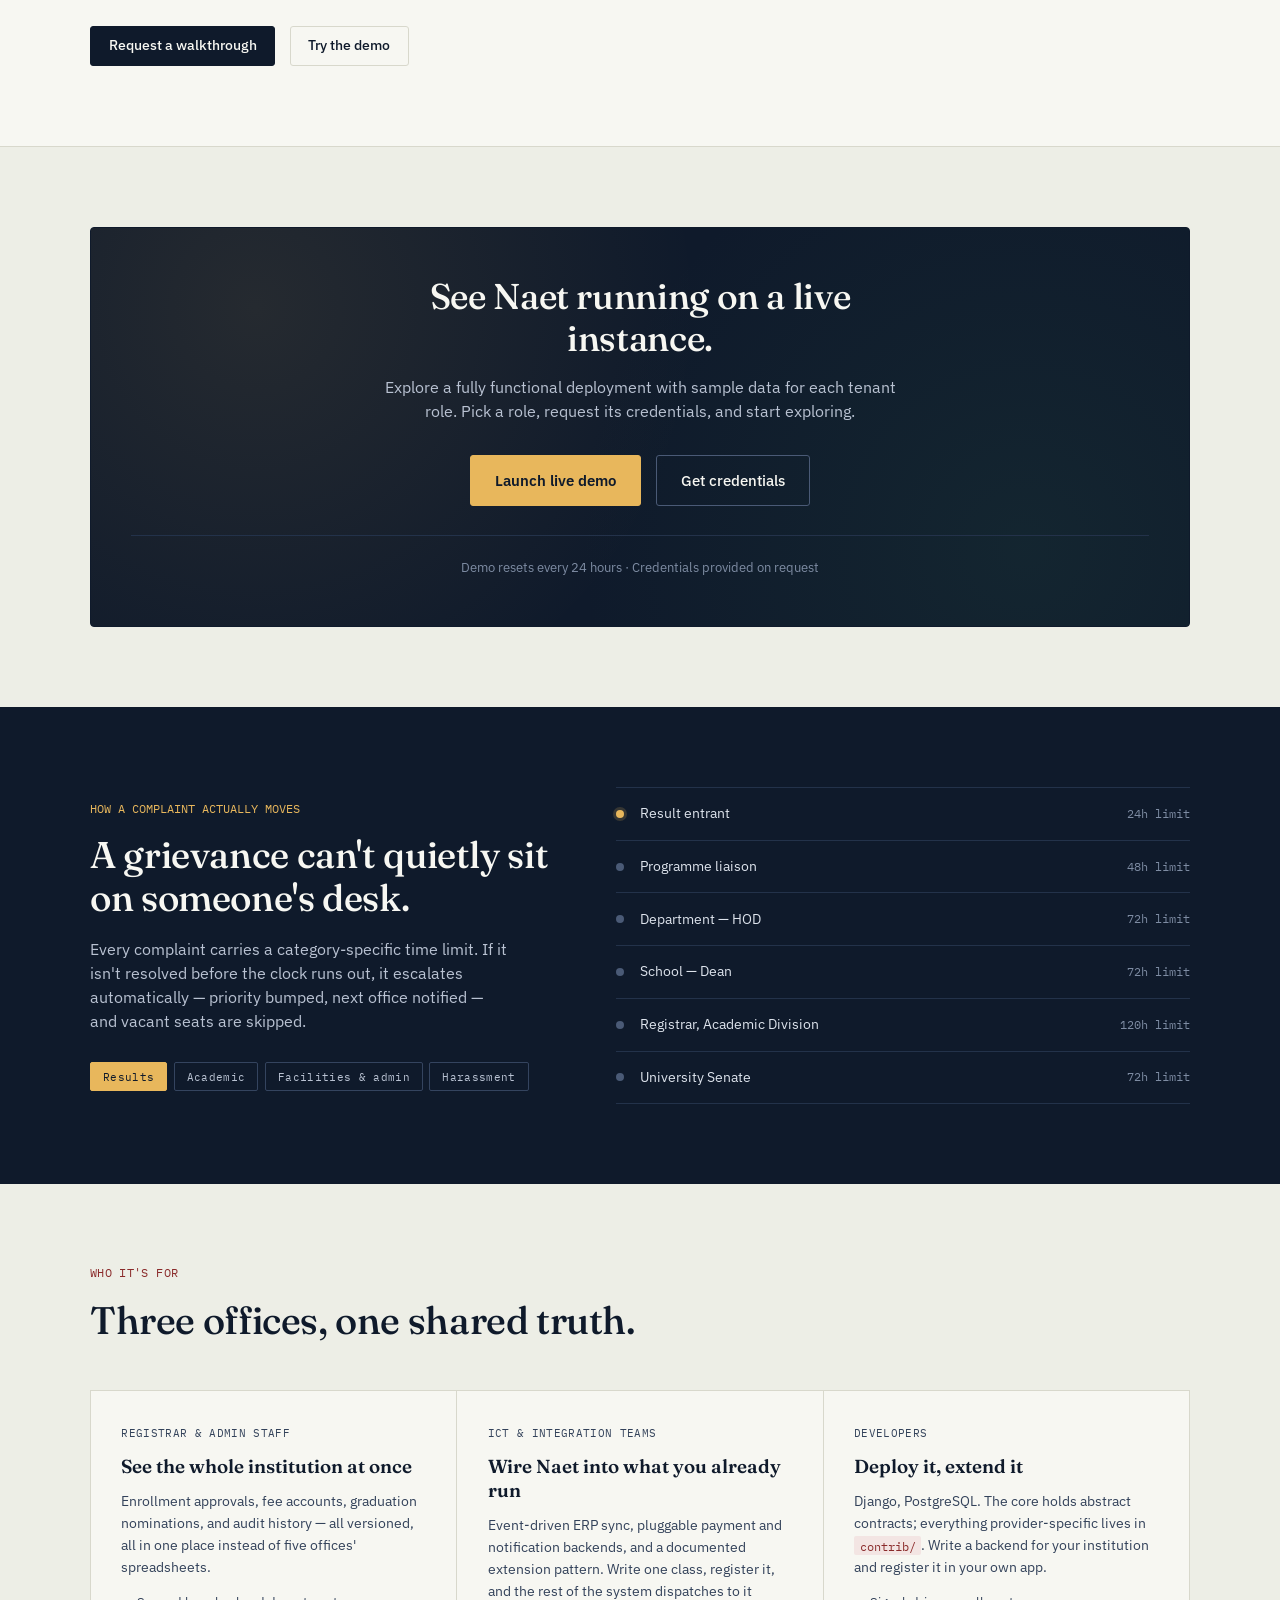
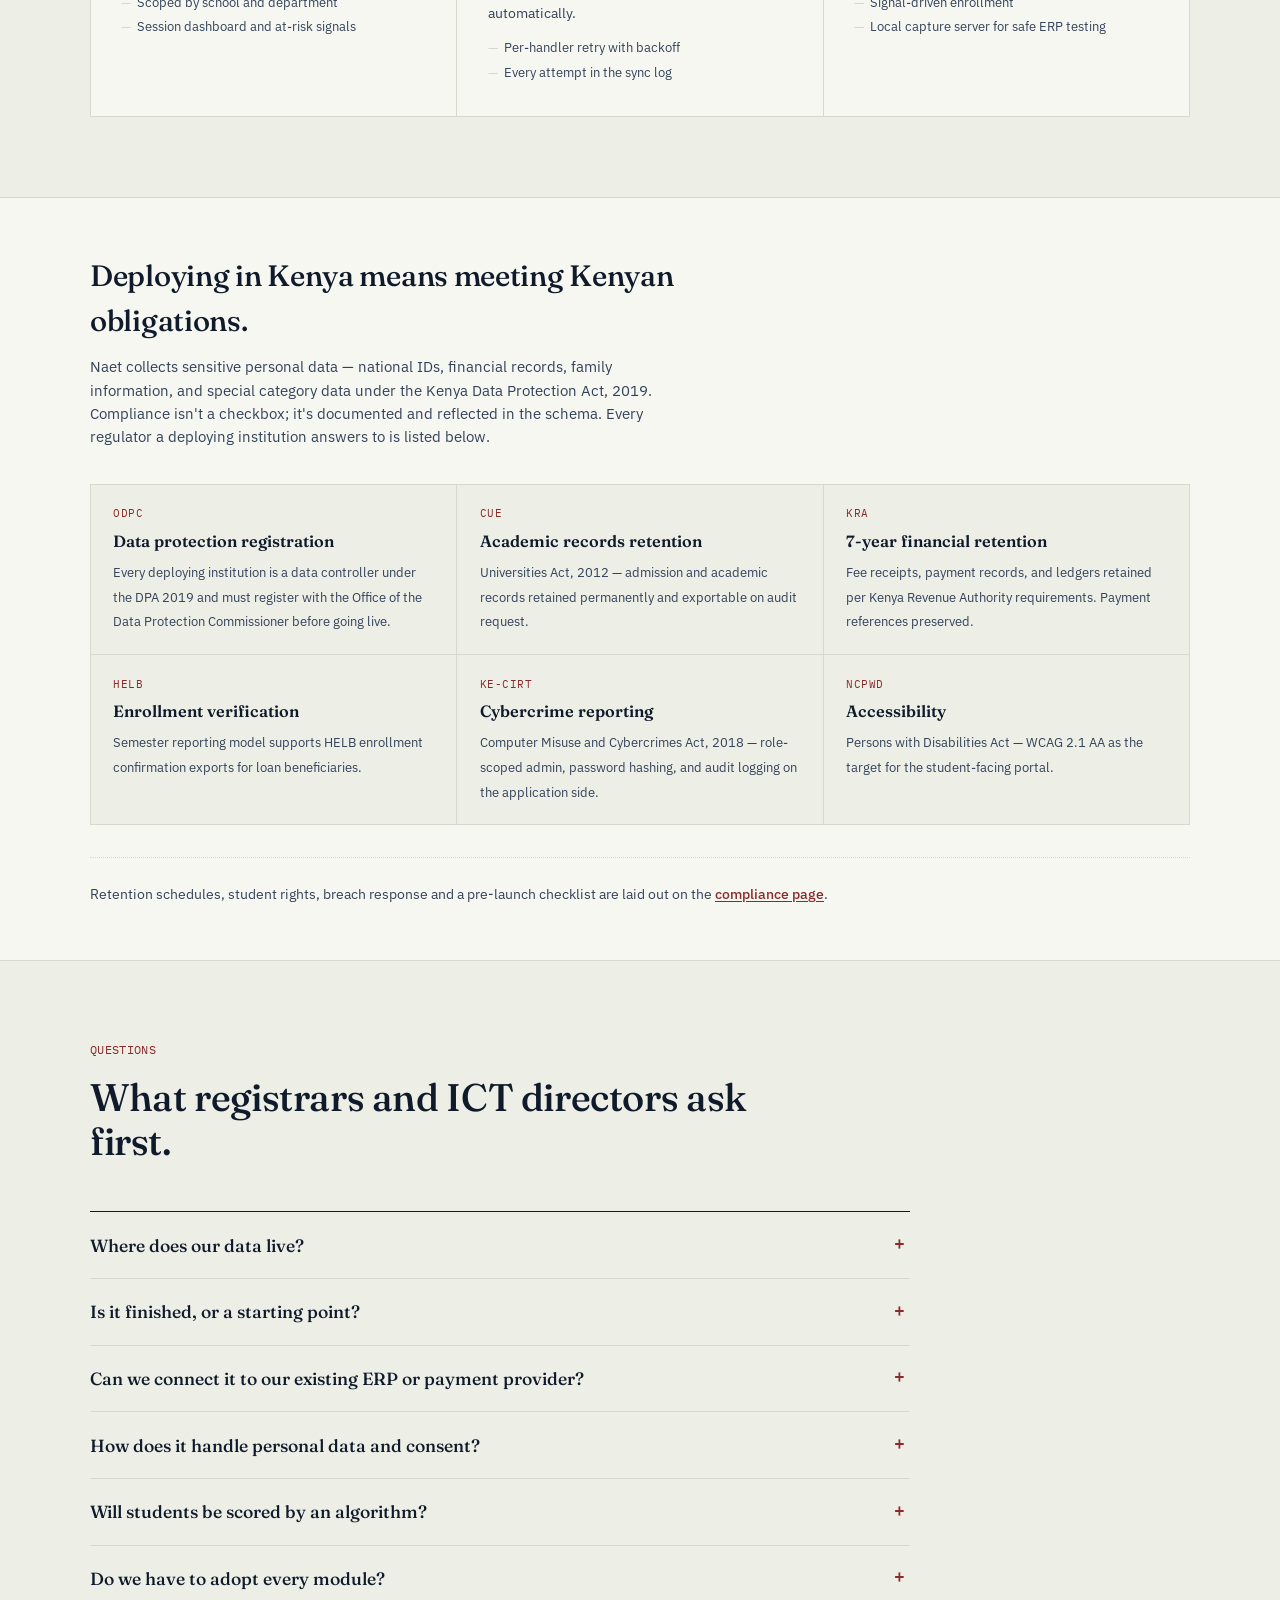
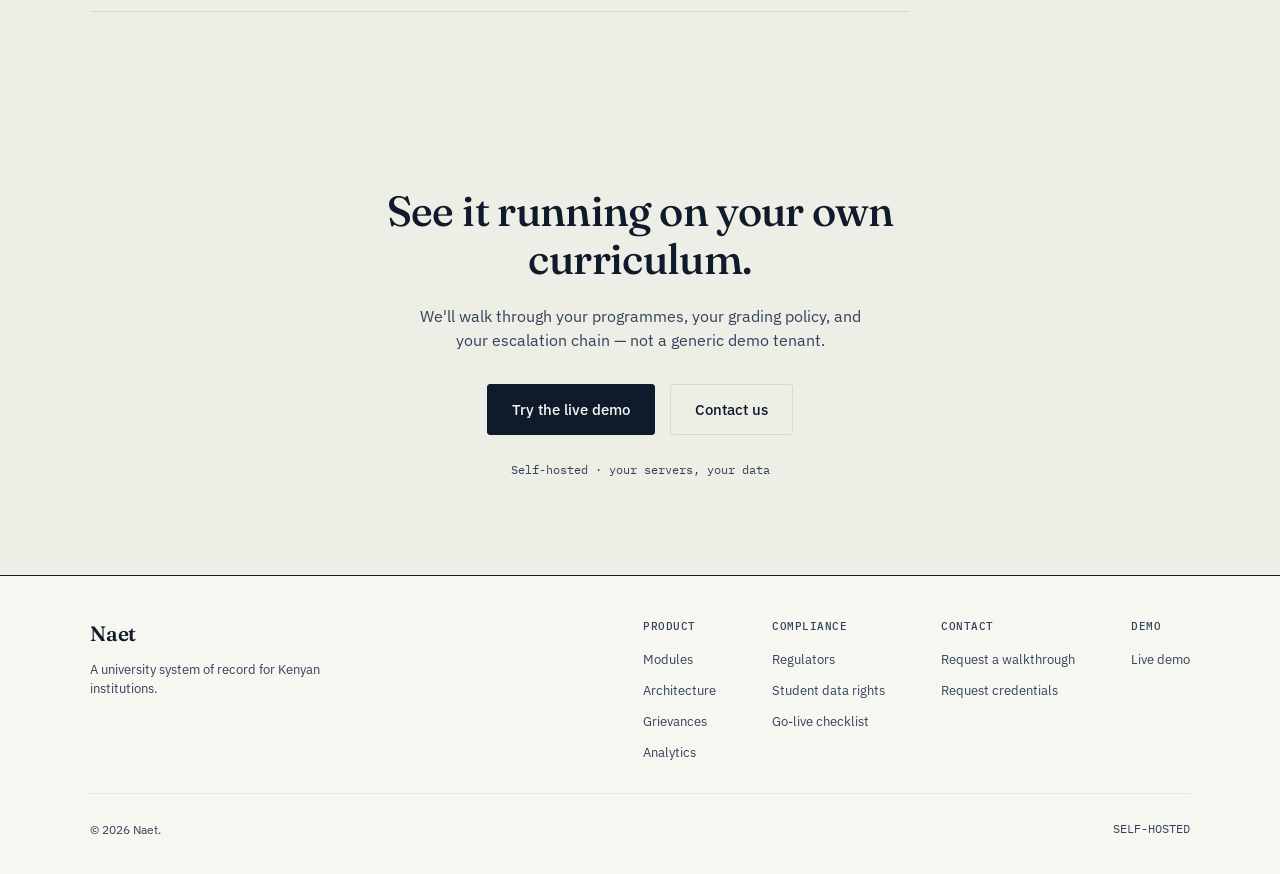
==== commit de7b5ba9: "docs: :memo: Better docs Introduced" ====
--- a/index.html
+++ b/index.html
@@ -8,1556 +8,43 @@
       name="description"
       content="Naet is a university system of record for Kenyan institutions. Admissions, curriculum, grading, fees, residence, and grievances — one shared, versioned backend, self-hosted on your own infrastructure."
     />
+    <meta
+      property="og:title"
+      content="Naet — The system of record for universities"
+    />
+    <meta
+      property="og:description"
+      content="One record for admissions, grading, fees, residence and grievances. Self-hosted, auditable, built for Kenyan institutions."
+    />
+    <meta property="og:type" content="website" />
+    <meta name="theme-color" content="#0f1a2b" />
+    <link
+      rel="icon"
+      href="data:image/svg+xml,%3Csvg xmlns='http://www.w3.org/2000/svg' viewBox='0 0 32 32'%3E%3Crect width='32' height='32' rx='4' fill='%230f1a2b'/%3E%3Ctext x='16' y='23' font-family='Georgia,serif' font-size='20' font-weight='700' text-anchor='middle' fill='%23e8b75c'%3EN%3C/text%3E%3C/svg%3E"
+    />
     <link rel="preconnect" href="https://fonts.googleapis.com" />
     <link rel="preconnect" href="https://fonts.gstatic.com" crossorigin />
     <link
       href="https://fonts.googleapis.com/css2?family=Fraunces:opsz,wght@9..144,400;9..144,500;9..144,600&family=IBM+Plex+Sans:wght@400;500;600&family=IBM+Plex+Mono:wght@400;500&display=swap"
       rel="stylesheet"
     />
-    <style>
-      :root {
-        --ink: #0f1a2b;
-        --ink-soft: #33425a;
-        --paper: #edeee6;
-        --paper-white: #f7f7f2;
-        --line: #d8d8cc;
-        --stamp: #8a2a2a;
-        --stamp-soft: #f3e5e3;
-        --verified: #2f6b4f;
-        --verified-soft: #e4ede7;
-        --brass: #a9832e;
-        --serif: "Fraunces", serif;
-        --sans: "IBM Plex Sans", sans-serif;
-        --mono: "IBM Plex Mono", monospace;
-      }
-
-      * {
-        margin: 0;
-        padding: 0;
-        box-sizing: border-box;
-      }
-
-      html {
-        scroll-behavior: smooth;
-      }
-      @media (prefers-reduced-motion: reduce) {
-        html {
-          scroll-behavior: auto;
-        }
-        * {
-          animation: none !important;
-          transition: none !important;
-        }
-      }
-
-      body {
-        font-family: var(--sans);
-        color: var(--ink);
-        background: var(--paper);
-        line-height: 1.55;
-        -webkit-font-smoothing: antialiased;
-      }
-
-      a {
-        color: inherit;
-      }
-
-      .wrap {
-        max-width: 1180px;
-        margin: 0 auto;
-        padding: 0 2.5rem;
-      }
-
-      .menu-toggle {
-        display: none;
-        background: transparent;
-        border: 1px solid var(--line);
-        border-radius: 3px;
-        padding: 0.55rem 0.75rem;
-        font-family: var(--mono);
-        font-size: 0.72rem;
-        letter-spacing: 0.05em;
-        cursor: pointer;
-        color: var(--ink);
-        transition:
-          border-color 0.15s,
-          background 0.15s;
-      }
-      .menu-toggle:hover {
-        border-color: var(--ink);
-        background: var(--paper);
-      }
-      .menu-toggle[aria-expanded="true"] {
-        background: var(--ink);
-        color: var(--paper-white);
-        border-color: var(--ink);
-      }
-
-      .skip-link {
-        position: absolute;
-        left: -9999px;
-        top: 0;
-        background: var(--ink);
-        color: var(--paper-white);
-        padding: 0.7rem 1.1rem;
-        font-size: 0.85rem;
-        z-index: 100;
-        border-radius: 0 0 3px 0;
-      }
-      .skip-link:focus {
-        left: 0;
-      }
-
-      a:focus-visible,
-      button:focus-visible {
-        outline: 2px solid var(--stamp);
-        outline-offset: 3px;
-        border-radius: 2px;
-      }
-
-      .sr-only {
-        position: absolute;
-        width: 1px;
-        height: 1px;
-        padding: 0;
-        margin: -1px;
-        overflow: hidden;
-        clip: rect(0, 0, 0, 0);
-        white-space: nowrap;
-        border: 0;
-      }
-
-      /* ============================================
-     LETTERHEAD NAV
-     ============================================ */
-      .letterhead {
-        border-bottom: 1px solid var(--ink);
-        background: var(--paper-white);
-        position: sticky;
-        top: 0;
-        z-index: 50;
-      }
-      .letterhead__row {
-        display: flex;
-        align-items: center;
-        justify-content: space-between;
-        padding: 1.05rem 0;
-        gap: 1.5rem;
-      }
-      .mark {
-        display: flex;
-        align-items: baseline;
-        gap: 0.6rem;
-        text-decoration: none;
-        flex-shrink: 0;
-      }
-      .mark__word {
-        font-family: var(--serif);
-        font-size: 1.5rem;
-        font-weight: 600;
-        letter-spacing: -0.01em;
-      }
-      .mark__sub {
-        font-family: var(--mono);
-        font-size: 0.66rem;
-        color: var(--ink-soft);
-        border-left: 1px solid var(--line);
-        padding-left: 0.6rem;
-        letter-spacing: 0.02em;
-      }
-      nav.primary {
-        display: flex;
-        gap: 1.7rem;
-        font-size: 0.85rem;
-      }
-      nav.primary a {
-        text-decoration: none;
-        color: var(--ink-soft);
-        transition: color 0.15s;
-        white-space: nowrap;
-      }
-      nav.primary a:hover {
-        color: var(--ink);
-      }
-      .letterhead__cta {
-        display: flex;
-        gap: 0.7rem;
-        align-items: center;
-        flex-shrink: 0;
-      }
-      .btn {
-        font-family: var(--sans);
-        font-size: 0.85rem;
-        font-weight: 500;
-        padding: 0.55rem 1.1rem;
-        border-radius: 3px;
-        border: 1px solid var(--ink);
-        cursor: pointer;
-        text-decoration: none;
-        display: inline-block;
-        transition:
-          background 0.15s,
-          border-color 0.15s,
-          color 0.15s;
-        white-space: nowrap;
-      }
-      .btn--dark {
-        background: var(--ink);
-        color: var(--paper-white);
-      }
-      .btn--dark:hover {
-        background: #1c2c47;
-      }
-      .btn--ghost {
-        background: transparent;
-        color: var(--ink);
-        border-color: var(--line);
-      }
-      .btn--ghost:hover {
-        border-color: var(--ink);
-      }
-      .btn--large {
-        font-size: 0.95rem;
-        padding: 0.8rem 1.5rem;
-      }
-
-      /* mobile menu */
-      .menu-toggle {
-        display: none;
-        background: transparent;
-        border: 1px solid var(--line);
-        border-radius: 3px;
-        padding: 0.5rem 0.7rem;
-        font-family: var(--mono);
-        font-size: 0.75rem;
-        cursor: pointer;
-        color: var(--ink);
-      }
-      @media (max-width: 940px) {
-        nav.primary {
-          display: none;
-        }
-        .letterhead__cta .btn--ghost {
-          display: none;
-        }
-        .menu-toggle {
-          display: block;
-        }
-      }
-      @media (max-width: 560px) {
-        .letterhead__cta .btn--dark {
-          display: none;
-        }
-        .mark__sub {
-          display: none;
-        }
-      }
-      .mobile-nav {
-        display: none;
-        border-top: 1px solid var(--line);
-        background: var(--paper-white);
-        padding: 0.6rem 0 1.2rem;
-      }
-      .mobile-nav[data-open="true"] {
-        display: block;
-      }
-      .mobile-nav ul {
-        list-style: none;
-        display: flex;
-        flex-direction: column;
-        gap: 0.15rem;
-        margin-bottom: 0.9rem;
-      }
-      .mobile-nav a {
-        display: flex;
-        align-items: center;
-        justify-content: space-between;
-        text-decoration: none;
-        font-size: 0.95rem;
-        font-weight: 500;
-        padding: 0.85rem 1rem;
-        border-radius: 4px;
-        color: var(--ink);
-        background: transparent;
-        transition:
-          background 0.15s,
-          color 0.15s;
-      }
-      .mobile-nav a::after {
-        content: "→";
-        font-family: var(--mono);
-        font-size: 0.8rem;
-        color: var(--line);
-        transition:
-          color 0.15s,
-          transform 0.15s;
-      }
-      .mobile-nav a:hover,
-      .mobile-nav a:active {
-        background: var(--paper);
-        color: var(--ink);
-      }
-      .mobile-nav a:hover::after,
-      .mobile-nav a:active::after {
-        color: var(--stamp);
-        transform: translateX(2px);
-      }
-      .mobile-nav .mobile-cta {
-        margin-top: 0.9rem;
-        padding-top: 1rem;
-        border-top: 1px dotted var(--line);
-        display: flex;
-        flex-direction: column;
-        gap: 0.55rem;
-      }
-      .mobile-nav .mobile-cta .btn {
-        display: block;
-        text-align: center;
-        padding: 0.85rem 1.2rem;
-        font-size: 0.9rem;
-      }
-
-      @media (min-width: 941px) {
-        .mobile-nav {
-          display: none !important;
-        }
-      }
-      /* ============================================
-     HERO
-     ============================================ */
-      .hero {
-        padding: 5.5rem 0 4.5rem;
-      }
-      .hero__grid {
-        display: grid;
-        grid-template-columns: 1.1fr 0.9fr;
-        gap: 4rem;
-        align-items: center;
-      }
-      .hero__eyebrow {
-        font-family: var(--mono);
-        font-size: 0.73rem;
-        color: var(--stamp);
-        margin-bottom: 1.1rem;
-        display: flex;
-        align-items: center;
-        gap: 0.6rem;
-        flex-wrap: wrap;
-      }
-      .hero h1 {
-        font-family: var(--serif);
-        font-size: clamp(2.3rem, 4.1vw, 3.5rem);
-        font-weight: 500;
-        line-height: 1.08;
-        letter-spacing: -0.015em;
-        max-width: 17ch;
-      }
-      .hero p.lede {
-        margin-top: 1.5rem;
-        font-size: 1.07rem;
-        color: var(--ink-soft);
-        max-width: 48ch;
-      }
-      .hero p.lede strong {
-        color: var(--ink);
-        font-weight: 500;
-      }
-      .hero__ctas {
-        margin-top: 2.2rem;
-        display: flex;
-        gap: 0.9rem;
-        flex-wrap: wrap;
-      }
-      .hero__note {
-        margin-top: 1.5rem;
-        font-size: 0.8rem;
-        color: var(--ink-soft);
-        display: flex;
-        align-items: flex-start;
-        gap: 0.5rem;
-        max-width: 44ch;
-      }
-      .hero__note .tick {
-        color: var(--verified);
-        flex-shrink: 0;
-        font-weight: 600;
-      }
-
-      /* ---- transcript card visual ---- */
-      .transcript {
-        background: var(--paper-white);
-        border: 1px solid var(--ink);
-        border-radius: 4px;
-        padding: 1.6rem 1.7rem;
-        box-shadow: 6px 6px 0 var(--ink);
-      }
-      .transcript__head {
-        display: flex;
-        justify-content: space-between;
-        align-items: baseline;
-        border-bottom: 1px solid var(--line);
-        padding-bottom: 0.8rem;
-        margin-bottom: 0.9rem;
-        gap: 1rem;
-      }
-      .transcript__head h3 {
-        font-family: var(--serif);
-        font-size: 1.05rem;
-        font-weight: 600;
-      }
-      .transcript__id {
-        font-family: var(--mono);
-        font-size: 0.68rem;
-        color: var(--ink-soft);
-        text-align: right;
-      }
-      .t-row {
-        display: grid;
-        grid-template-columns: 3.2rem 1fr auto auto;
-        gap: 0.7rem;
-        padding: 0.5rem 0;
-        border-bottom: 1px dotted var(--line);
-        font-size: 0.82rem;
-        align-items: center;
-      }
-      .t-row:last-of-type {
-        border-bottom: none;
-      }
-      .t-row .code {
-        font-family: var(--mono);
-        color: var(--ink-soft);
-        font-size: 0.78rem;
-      }
-      .t-row .credits {
-        color: var(--ink-soft);
-        font-size: 0.76rem;
-      }
-      .t-row .grade {
-        font-family: var(--mono);
-        font-weight: 500;
-        width: 1.6rem;
-        text-align: center;
-      }
-      .grade.a {
-        color: var(--verified);
-      }
-      .grade.b {
-        color: var(--brass);
-      }
-      .transcript__seal {
-        margin-top: 1.2rem;
-        display: flex;
-        align-items: center;
-        gap: 0.6rem;
-        padding-top: 1rem;
-        border-top: 1px solid var(--ink);
-      }
-      .seal-dot {
-        width: 30px;
-        height: 30px;
-        border-radius: 50%;
-        border: 1.5px solid var(--verified);
-        color: var(--verified);
-        display: flex;
-        align-items: center;
-        justify-content: center;
-        font-size: 0.9rem;
-        flex-shrink: 0;
-      }
-      .transcript__seal small {
-        font-size: 0.72rem;
-        color: var(--ink-soft);
-        line-height: 1.35;
-      }
-
-      @media (max-width: 900px) {
-        .hero {
-          padding-top: 3.5rem;
-        }
-        .hero__grid {
-          grid-template-columns: 1fr;
-          gap: 3rem;
-        }
-        .hero h1 {
-          max-width: 22ch;
-        }
-      }
-
-      @media (max-width: 480px) {
-        .hero {
-          padding: 3rem 0 3.5rem;
-        }
-      }
-
-      /* ============================================
-     CONTEXT BAND
-     ============================================ */
-      .context {
-        background: var(--paper-white);
-        border-top: 1px solid var(--line);
-        border-bottom: 1px solid var(--line);
-        padding: 2.6rem 0;
-      }
-      .context__row {
-        display: grid;
-        grid-template-columns: 1fr 1fr 1fr;
-        gap: 2.5rem;
-      }
-      .context__row p {
-        font-size: 0.93rem;
-        color: var(--ink-soft);
-      }
-      .context__row p strong {
-        display: block;
-        font-family: var(--serif);
-        font-size: 1.28rem;
-        font-weight: 500;
-        color: var(--ink);
-        margin-bottom: 0.3rem;
-      }
-      @media (max-width: 760px) {
-        .context__row {
-          grid-template-columns: 1fr;
-          gap: 1.6rem;
-        }
-      }
-
-      /* ============================================
-     THE REGISTRY (module ledger)
-     ============================================ */
-      .registry {
-        padding: 5rem 0 4rem;
-      }
-      .registry__intro {
-        max-width: 660px;
-        margin-bottom: 3rem;
-      }
-      .registry__intro h2 {
-        font-family: var(--serif);
-        font-size: clamp(1.9rem, 3vw, 2.5rem);
-        font-weight: 500;
-        letter-spacing: -0.01em;
-      }
-      .registry__intro p {
-        margin-top: 0.9rem;
-        color: var(--ink-soft);
-        font-size: 1.01rem;
-      }
-
-      .ledger {
-        border-top: 1px solid var(--ink);
-      }
-      .ledger__item {
-        display: grid;
-        grid-template-columns: 7rem 1fr 1.3fr;
-        gap: 2.2rem;
-        padding: 2rem 0;
-        border-bottom: 1px solid var(--line);
-        align-items: start;
-      }
-      .ledger__code {
-        font-family: var(--mono);
-        font-size: 0.8rem;
-        color: var(--stamp);
-        padding-top: 0.2rem;
-        letter-spacing: 0.04em;
-      }
-      .ledger__title {
-        font-family: var(--serif);
-        font-size: 1.26rem;
-        font-weight: 500;
-      }
-      .ledger__detail p {
-        color: var(--ink-soft);
-        font-size: 0.93rem;
-      }
-      .ledger__detail ul {
-        margin-top: 0.7rem;
-        list-style: none;
-        display: flex;
-        flex-direction: column;
-        gap: 0.35rem;
-      }
-      .ledger__detail li {
-        font-size: 0.83rem;
-        color: var(--ink-soft);
-        padding-left: 1rem;
-        position: relative;
-      }
-      .ledger__detail li::before {
-        content: "—";
-        position: absolute;
-        left: 0;
-        color: var(--line);
-      }
-      @media (max-width: 820px) {
-        .ledger__item {
-          grid-template-columns: 1fr;
-          gap: 0.6rem;
-          padding: 1.7rem 0;
-        }
-      }
-
-      /* ============================================
-     ARCHITECTURE  (new — "Built to be extended")
-     ============================================ */
-      .architecture {
-        padding: 5rem 0;
-        border-top: 1px solid var(--line);
-      }
-      .architecture__intro {
-        max-width: 720px;
-        margin-bottom: 3rem;
-      }
-      .architecture__intro h2 {
-        font-family: var(--serif);
-        font-size: clamp(1.9rem, 3vw, 2.5rem);
-        font-weight: 500;
-        letter-spacing: -0.01em;
-      }
-      .architecture__intro p {
-        margin-top: 0.9rem;
-        color: var(--ink-soft);
-        font-size: 1.01rem;
-        max-width: 62ch;
-      }
-
-      .arch-grid {
-        display: grid;
-        grid-template-columns: 1fr 1fr;
-        gap: 2.5rem;
-        align-items: start;
-      }
-      .arch-card {
-        border: 1px solid var(--ink);
-        border-radius: 4px;
-        background: var(--paper-white);
-        overflow: hidden;
-      }
-      .arch-card__head {
-        border-bottom: 1px solid var(--line);
-        padding: 1rem 1.3rem;
-        display: flex;
-        align-items: center;
-        gap: 0.7rem;
-      }
-      .arch-card__head .tag {
-        font-family: var(--mono);
-        font-size: 0.66rem;
-        letter-spacing: 0.05em;
-        color: var(--stamp);
-        border: 1px solid var(--stamp);
-        border-radius: 2px;
-        padding: 0.12rem 0.4rem;
-        flex-shrink: 0;
-      }
-      .arch-card__head h3 {
-        font-family: var(--serif);
-        font-size: 1.05rem;
-        font-weight: 600;
-      }
-      .arch-card__body {
-        padding: 1.3rem 1.3rem 1.5rem;
-      }
-      .arch-card__body p {
-        color: var(--ink-soft);
-        font-size: 0.92rem;
-      }
-      .arch-card__body p + p {
-        margin-top: 0.9rem;
-      }
-
-      .event-flow {
-        margin-top: 1.2rem;
-        background: var(--ink);
-        border-radius: 3px;
-        padding: 1rem 1.15rem;
-        font-family: var(--mono);
-        font-size: 0.72rem;
-        line-height: 1.7;
-        color: #dde3ec;
-        overflow-x: auto;
-      }
-      .event-flow .comment {
-        color: #7e8ca3;
-      }
-      .event-flow .evt {
-        color: #e8b75c;
-      }
-      .event-flow .arrow {
-        color: #4a5a76;
-      }
-
-      .plugin-list {
-        margin-top: 1.2rem;
-        list-style: none;
-        display: flex;
-        flex-wrap: wrap;
-        gap: 0.45rem;
-      }
-      .plugin-list li {
-        font-family: var(--mono);
-        font-size: 0.7rem;
-        color: var(--ink-soft);
-        border: 1px solid var(--line);
-        border-radius: 2px;
-        padding: 0.25rem 0.55rem;
-        background: var(--paper);
-        letter-spacing: 0.02em;
-      }
-      .plugin-list li::before {
-        content: "· ";
-        color: var(--brass);
-      }
-
-      .arch-card__foot {
-        margin-top: 1.3rem;
-        padding-top: 1.1rem;
-        border-top: 1px dotted var(--line);
-        font-size: 0.82rem;
-        color: var(--ink-soft);
-      }
-      .arch-card__foot code {
-        font-family: var(--mono);
-        font-size: 0.78rem;
-        background: var(--stamp-soft);
-        color: var(--stamp);
-        padding: 0.1rem 0.35rem;
-        border-radius: 2px;
-      }
-
-      @media (max-width: 860px) {
-        .arch-grid {
-          grid-template-columns: 1fr;
-        }
-      }
-
-      /* ============================================
-     DEPLOYMENT / AT A GLANCE
-     ============================================ */
-      .opensource {
-        background: var(--paper-white);
-        border-top: 1px solid var(--line);
-        border-bottom: 1px solid var(--line);
-        padding: 5rem 0;
-      }
-      .opensource__grid {
-        display: grid;
-        grid-template-columns: 1.05fr 0.95fr;
-        gap: 4rem;
-        align-items: start;
-      }
-      .opensource__label {
-        font-family: var(--mono);
-        font-size: 0.73rem;
-        color: var(--verified);
-        margin-bottom: 1rem;
-        display: inline-flex;
-        align-items: center;
-        gap: 0.5rem;
-        letter-spacing: 0.03em;
-      }
-      .opensource__label svg {
-        width: 14px;
-        height: 14px;
-      }
-      .opensource h2 {
-        font-family: var(--serif);
-        font-size: clamp(1.8rem, 2.9vw, 2.4rem);
-        font-weight: 500;
-        line-height: 1.15;
-        letter-spacing: -0.01em;
-      }
-      .opensource p.opensource__lede {
-        margin-top: 1.1rem;
-        color: var(--ink-soft);
-        font-size: 0.98rem;
-        max-width: 48ch;
-      }
-      .opensource__points {
-        list-style: none;
-        margin-top: 2rem;
-        display: flex;
-        flex-direction: column;
-        gap: 1.1rem;
-      }
-      .opensource__points li {
-        display: grid;
-        grid-template-columns: auto 1fr;
-        gap: 0.9rem;
-        align-items: start;
-      }
-      .opensource__points .glyph {
-        font-family: var(--serif);
-        color: var(--brass);
-        font-size: 1.15rem;
-        line-height: 1.4;
-        width: 1.2rem;
-        text-align: center;
-      }
-      .opensource__points strong {
-        display: block;
-        font-weight: 600;
-        font-size: 0.94rem;
-        margin-bottom: 0.15rem;
-      }
-      .opensource__points span {
-        font-size: 0.87rem;
-        color: var(--ink-soft);
-        line-height: 1.5;
-      }
-
-      /* ---- at-a-glance card ---- */
-      .licence-card {
-        border: 1px solid var(--ink);
-        border-radius: 4px;
-        background: var(--paper);
-        overflow: hidden;
-      }
-      .licence-card__head {
-        background: var(--ink);
-        color: var(--paper-white);
-        padding: 1rem 1.4rem;
-        display: flex;
-        justify-content: space-between;
-        align-items: center;
-        gap: 1rem;
-      }
-      .licence-card__head h3 {
-        font-family: var(--mono);
-        font-size: 0.8rem;
-        font-weight: 500;
-        letter-spacing: 0.03em;
-      }
-      .licence-card__body {
-        padding: 1.5rem 1.4rem 1.7rem;
-      }
-      .licence-row {
-        display: grid;
-        grid-template-columns: 8.5rem 1fr;
-        gap: 1rem;
-        padding: 0.75rem 0;
-        border-bottom: 1px dotted var(--line);
-        font-size: 0.85rem;
-        align-items: baseline;
-      }
-      .licence-row:last-of-type {
-        border-bottom: none;
-      }
-      .licence-row dt {
-        font-family: var(--mono);
-        font-size: 0.72rem;
-        color: var(--ink-soft);
-        letter-spacing: 0.02em;
-      }
-      .licence-row dd {
-        color: var(--ink);
-      }
-      .licence-card__foot {
-        margin-top: 1.3rem;
-        padding-top: 1.2rem;
-        border-top: 1px solid var(--ink);
-        font-size: 0.82rem;
-        color: var(--ink-soft);
-      }
-      .licence-card__foot code {
-        font-family: var(--mono);
-        font-size: 0.78rem;
-        background: var(--stamp-soft);
-        color: var(--stamp);
-        padding: 0.1rem 0.35rem;
-        border-radius: 2px;
-      }
-
-      @media (max-width: 860px) {
-        .opensource__grid {
-          grid-template-columns: 1fr;
-          gap: 2.8rem;
-        }
-      }
-
-      /* ============================================
-     LIVE DEMO
-     ============================================ */
-      .demo {
-        padding: 5rem 0;
-      }
-      .demo__card {
-        border: 1px solid var(--ink);
-        border-radius: 4px;
-        background: var(--ink);
-        color: var(--paper-white);
-        padding: 3rem 2.5rem;
-        text-align: center;
-        position: relative;
-        overflow: hidden;
-      }
-      .demo__card::before {
-        content: "";
-        position: absolute;
-        inset: 0;
-        background:
-          radial-gradient(
-            circle at 15% 20%,
-            rgba(232, 183, 92, 0.1),
-            transparent 45%
-          ),
-          radial-gradient(
-            circle at 85% 80%,
-            rgba(47, 107, 79, 0.14),
-            transparent 45%
-          );
-        pointer-events: none;
-      }
-      .demo__card > * {
-        position: relative;
-      }
-      .demo__icon {
-        font-size: 1.6rem;
-        margin-bottom: 1rem;
-        display: inline-block;
-      }
-      .demo__card h2 {
-        font-family: var(--serif);
-        font-size: clamp(1.7rem, 2.8vw, 2.3rem);
-        font-weight: 500;
-        letter-spacing: -0.01em;
-        line-height: 1.15;
-        max-width: 22ch;
-        margin: 0 auto 1rem;
-      }
-      .demo__card p {
-        color: #b9c2d2;
-        font-size: 0.97rem;
-        max-width: 52ch;
-        margin: 0 auto 2rem;
-      }
-      .demo__card p code {
-        font-family: var(--mono);
-        font-size: 0.85rem;
-        background: rgba(255, 255, 255, 0.08);
-        padding: 0.1rem 0.4rem;
-        border-radius: 2px;
-        color: #e8b75c;
-      }
-      .demo__actions {
-        display: flex;
-        gap: 0.9rem;
-        justify-content: center;
-        flex-wrap: wrap;
-      }
-      .btn--brass {
-        background: #e8b75c;
-        color: var(--ink);
-        border-color: #e8b75c;
-        font-weight: 600;
-      }
-      .btn--brass:hover {
-        background: #f0c679;
-        border-color: #f0c679;
-      }
-      .btn--outline-light {
-        background: transparent;
-        color: var(--paper-white);
-        border-color: #4a5a76;
-      }
-      .btn--outline-light:hover {
-        border-color: var(--paper-white);
-      }
-      .demo__note {
-        margin-top: 1.8rem;
-        padding-top: 1.4rem;
-        border-top: 1px solid #23324a;
-        font-size: 0.8rem;
-        color: #7e8ca3;
-        display: inline-flex;
-        align-items: center;
-        gap: 0.55rem;
-        flex-wrap: wrap;
-        justify-content: center;
-      }
-      .demo__note code {
-        font-family: var(--mono);
-        font-size: 0.76rem;
-        color: #dde3ec;
-      }
-
-      /* ---- tenant credentials note ---- */
-      .tenant__note {
-        margin-top: 1.1rem;
-        font-size: 0.85rem;
-        color: var(--ink);
-        display: flex;
-        align-items: flex-start;
-        gap: 0.6rem;
-        max-width: 60ch;
-        margin-left: auto;
-        margin-right: auto;
-        text-align: left;
-        padding: 0.9rem 1.1rem;
-        background: var(--stamp-soft);
-        border-left: 3px solid var(--stamp);
-        border-radius: 2px;
-      }
-      .tenant__note svg {
-        flex-shrink: 0;
-        width: 14px;
-        height: 14px;
-        margin-top: 0.2rem;
-        color: var(--stamp);
-      }
-      .tenant__note a {
-        color: var(--stamp);
-        text-decoration: underline;
-        text-underline-offset: 2px;
-        font-weight: 500;
-      }
-
-      /* ============================================
-     MECHANISM SPOTLIGHT
-     ============================================ */
-      .spotlight {
-        background: var(--ink);
-        color: var(--paper-white);
-        padding: 5rem 0;
-      }
-      .spotlight__grid {
-        display: grid;
-        grid-template-columns: 0.9fr 1.1fr;
-        gap: 3.5rem;
-        align-items: center;
-      }
-      .spotlight__eyebrow {
-        font-family: var(--mono);
-        font-size: 0.73rem;
-        color: #e8b75c;
-        margin-bottom: 1rem;
-      }
-      .spotlight h2 {
-        font-family: var(--serif);
-        font-size: clamp(1.85rem, 2.9vw, 2.35rem);
-        font-weight: 500;
-        line-height: 1.15;
-        letter-spacing: -0.01em;
-      }
-      .spotlight p {
-        margin-top: 1.1rem;
-        color: #b9c2d2;
-        font-size: 0.97rem;
-        max-width: 42ch;
-      }
-
-      .escalation {
-        display: flex;
-        flex-direction: column;
-        gap: 0;
-        list-style: none;
-      }
-      .esc-step {
-        display: grid;
-        grid-template-columns: auto 1fr auto;
-        gap: 1rem;
-        align-items: center;
-        padding: 0.95rem 0;
-        border-bottom: 1px solid #23324a;
-        font-size: 0.86rem;
-      }
-      .esc-step:first-child {
-        border-top: 1px solid #23324a;
-      }
-      .esc-step .dot {
-        width: 8px;
-        height: 8px;
-        border-radius: 50%;
-        background: #4a5a76;
-      }
-      .esc-step.active .dot {
-        background: #e8b75c;
-        box-shadow: 0 0 0 3px rgba(232, 183, 92, 0.18);
-      }
-      .esc-step .level {
-        color: #dde3ec;
-      }
-      .esc-step .sla {
-        font-family: var(--mono);
-        font-size: 0.73rem;
-        color: #7e8ca3;
-        white-space: nowrap;
-      }
-
-      @media (max-width: 860px) {
-        .spotlight__grid {
-          grid-template-columns: 1fr;
-          gap: 2.5rem;
-        }
-      }
-
-      /* ============================================
-     AUDIENCES
-     ============================================ */
-      .audiences {
-        padding: 5rem 0;
-      }
-      .audiences__intro h2 {
-        font-family: var(--serif);
-        font-size: clamp(1.85rem, 2.9vw, 2.45rem);
-        font-weight: 500;
-        max-width: 20ch;
-        margin-bottom: 3rem;
-        letter-spacing: -0.01em;
-      }
-      .aud-grid {
-        display: grid;
-        grid-template-columns: repeat(3, 1fr);
-        gap: 1px;
-        background: var(--line);
-        border: 1px solid var(--line);
-      }
-      .aud-card {
-        background: var(--paper-white);
-        padding: 2.1rem 1.9rem;
-      }
-      .aud-card__role {
-        font-family: var(--mono);
-        font-size: 0.7rem;
-        color: var(--ink-soft);
-        margin-bottom: 0.8rem;
-        letter-spacing: 0.03em;
-      }
-      .aud-card h3 {
-        font-family: var(--serif);
-        font-size: 1.18rem;
-        font-weight: 600;
-        margin-bottom: 0.7rem;
-        line-height: 1.25;
-      }
-      .aud-card p {
-        font-size: 0.89rem;
-        color: var(--ink-soft);
-      }
-      @media (max-width: 820px) {
-        .aud-grid {
-          grid-template-columns: 1fr;
-        }
-      }
-
-      /* ============================================
-     TRUST / COMPLIANCE
-     ============================================ */
-      .trust {
-        background: var(--paper-white);
-        border-top: 1px solid var(--line);
-        border-bottom: 1px solid var(--line);
-        padding: 3.4rem 0;
-      }
-      .trust__intro {
-        max-width: 720px;
-        margin-bottom: 2.2rem;
-      }
-      .trust__intro h2 {
-        font-family: var(--serif);
-        font-size: clamp(1.5rem, 2.3vw, 1.9rem);
-        font-weight: 500;
-        letter-spacing: -0.01em;
-      }
-      .trust__intro p {
-        margin-top: 0.7rem;
-        color: var(--ink-soft);
-        font-size: 0.94rem;
-        max-width: 66ch;
-      }
-      .trust__grid {
-        display: grid;
-        grid-template-columns: repeat(3, 1fr);
-        gap: 1px;
-        background: var(--line);
-        border: 1px solid var(--line);
-      }
-      .trust__cell {
-        background: var(--paper);
-        padding: 1.3rem 1.4rem;
-      }
-      .trust__cell .body {
-        font-family: var(--mono);
-        font-size: 0.68rem;
-        color: var(--stamp);
-        letter-spacing: 0.05em;
-        display: block;
-        margin-bottom: 0.4rem;
-      }
-      .trust__cell .label {
-        font-family: var(--serif);
-        font-size: 1.02rem;
-        font-weight: 600;
-        display: block;
-        margin-bottom: 0.3rem;
-      }
-      .trust__cell .sub {
-        font-size: 0.82rem;
-        color: var(--ink-soft);
-        line-height: 1.45;
-      }
-      .trust__cell .sub a {
-        color: var(--stamp);
-        text-decoration: underline;
-        text-underline-offset: 2px;
-      }
-
-      .trust__legal {
-        margin-top: 2rem;
-        padding-top: 1.6rem;
-        border-top: 1px dotted var(--line);
-        font-size: 0.85rem;
-        color: var(--ink-soft);
-        display: flex;
-        flex-wrap: wrap;
-        align-items: center;
-        gap: 0.7rem;
-      }
-      .trust__legal svg {
-        width: 16px;
-        height: 16px;
-        flex-shrink: 0;
-        color: var(--brass);
-      }
-      .trust__legal a {
-        color: var(--stamp);
-        text-decoration: underline;
-        text-underline-offset: 2px;
-      }
-
-      @media (max-width: 900px) {
-        .trust__grid {
-          grid-template-columns: repeat(2, 1fr);
-        }
-      }
-      @media (max-width: 560px) {
-        .trust__grid {
-          grid-template-columns: 1fr;
-        }
-      }
-
-      /* ============================================
-     CLOSING CTA
-     ============================================ */
-      .closing {
-        padding: 6rem 0;
-        text-align: center;
-      }
-      .closing h2 {
-        font-family: var(--serif);
-        font-size: clamp(1.95rem, 3.3vw, 2.75rem);
-        font-weight: 500;
-        max-width: 24ch;
-        margin: 0 auto 1.3rem;
-        letter-spacing: -0.015em;
-        line-height: 1.12;
-      }
-      .closing p {
-        color: var(--ink-soft);
-        font-size: 0.98rem;
-        max-width: 46ch;
-        margin: 0 auto 2rem;
-      }
-      .closing__ctas {
-        display: flex;
-        gap: 0.9rem;
-        justify-content: center;
-        flex-wrap: wrap;
-      }
-      .closing__note {
-        margin-top: 1.6rem;
-        font-family: var(--mono);
-        font-size: 0.73rem;
-        color: var(--ink-soft);
-      }
-
-      /* ============================================
-     FOOTER
-     ============================================ */
-      footer {
-        border-top: 1px solid var(--ink);
-        background: var(--paper-white);
-        padding: 2.6rem 0 2.2rem;
-      }
-      .footer__top {
-        display: flex;
-        justify-content: space-between;
-        align-items: flex-start;
-        flex-wrap: wrap;
-        gap: 2rem;
-        padding-bottom: 1.8rem;
-        border-bottom: 1px dotted var(--line);
-      }
-      .footer__brand {
-        max-width: 30ch;
-      }
-      .footer__brand .mark__word {
-        font-size: 1.3rem;
-      }
-      .footer__brand p {
-        margin-top: 0.6rem;
-        font-size: 0.8rem;
-        color: var(--ink-soft);
-      }
-      .footer__cols {
-        display: flex;
-        gap: 3.5rem;
-        flex-wrap: wrap;
-      }
-      .footer__col h4 {
-        font-family: var(--mono);
-        font-size: 0.68rem;
-        color: var(--ink-soft);
-        letter-spacing: 0.05em;
-        margin-bottom: 0.7rem;
-        font-weight: 500;
-      }
-      .footer__col ul {
-        list-style: none;
-        display: flex;
-        flex-direction: column;
-        gap: 0.4rem;
-      }
-      .footer__col a {
-        text-decoration: none;
-        font-size: 0.82rem;
-        color: var(--ink-soft);
-      }
-      .footer__col a:hover {
-        color: var(--ink);
-      }
-      .footer__bottom {
-        display: flex;
-        justify-content: space-between;
-        align-items: center;
-        flex-wrap: wrap;
-        gap: 1rem;
-        padding-top: 1.6rem;
-        font-size: 0.78rem;
-        color: var(--ink-soft);
-      }
-      .footer__bottom .licence-line {
-        font-family: var(--mono);
-        font-size: 0.72rem;
-      }
-      @media (max-width: 640px) {
-        .footer__cols {
-          gap: 2rem;
-        }
-        .footer__bottom {
-          flex-direction: column;
-          align-items: flex-start;
-        }
-      }
-      @media (max-width: 480px) {
-        .wrap {
-          padding: 0 1.4rem;
-        }
-        .transcript {
-          padding: 1.3rem 1.2rem;
-          box-shadow: 4px 4px 0 var(--ink);
-        }
-        .demo__card {
-          padding: 2.2rem 1.5rem;
-        }
-      }
-
-      /* ============================================
-     CONTACT MODAL
-     ============================================ */
-      .contact-dialog {
-        margin: auto;
-        width: min(480px, calc(100vw - 2rem));
-        max-height: calc(100vh - 2rem);
-        overflow-y: auto;
-        padding: 0;
-        border: 1px solid var(--ink);
-        border-radius: 4px;
-        background: var(--paper-white);
-        color: var(--ink);
-        box-shadow: 6px 6px 0 var(--ink);
-      }
-      .contact-dialog::backdrop {
-        background: rgba(15, 26, 43, 0.55);
-      }
-      .contact-dialog__head {
-        display: flex;
-        justify-content: space-between;
-        align-items: flex-start;
-        gap: 1rem;
-        padding: 1.3rem 1.5rem 1rem;
-        border-bottom: 1px solid var(--line);
-      }
-      .contact-dialog__head h2 {
-        font-family: var(--serif);
-        font-size: 1.4rem;
-        font-weight: 500;
-        letter-spacing: -0.01em;
-        line-height: 1.2;
-      }
-      .contact-dialog__close {
-        background: transparent;
-        border: 1px solid var(--line);
-        border-radius: 3px;
-        font-family: var(--mono);
-        font-size: 0.72rem;
-        padding: 0.35rem 0.6rem;
-        cursor: pointer;
-        color: var(--ink);
-        flex-shrink: 0;
-      }
-      .contact-dialog__close:hover {
-        border-color: var(--ink);
-      }
-      .contact-dialog__body {
-        padding: 1.2rem 1.5rem 1.5rem;
-      }
-      .contact-dialog__intro {
-        font-size: 0.92rem;
-        color: var(--ink-soft);
-      }
-      .contact-dialog__topic {
-        margin-top: 0.8rem;
-        font-family: var(--mono);
-        font-size: 0.72rem;
-        color: var(--stamp);
-      }
-      .contact-list {
-        list-style: none;
-        margin-top: 1.1rem;
-        border-top: 1px solid var(--ink);
-      }
-      .contact-item {
-        display: grid;
-        grid-template-columns: 6.5rem 1fr auto;
-        gap: 0.8rem;
-        align-items: baseline;
-        padding: 0.8rem 0;
-        border-bottom: 1px dotted var(--line);
-        font-size: 0.9rem;
-      }
-      .contact-item__label {
-        font-family: var(--mono);
-        font-size: 0.7rem;
-        letter-spacing: 0.03em;
-        color: var(--ink-soft);
-      }
-      .contact-item__value {
-        color: var(--ink);
-        overflow-wrap: anywhere;
-      }
-      .contact-item__value a {
-        color: var(--stamp);
-        text-decoration: underline;
-        text-underline-offset: 2px;
-      }
-      .contact-item__copy {
-        background: transparent;
-        border: 1px solid var(--line);
-        border-radius: 2px;
-        font-family: var(--mono);
-        font-size: 0.66rem;
-        padding: 0.15rem 0.45rem;
-        cursor: pointer;
-        color: var(--ink-soft);
-      }
-      .contact-item__copy:hover {
-        border-color: var(--ink);
-        color: var(--ink);
-      }
-      .contact-dialog__note {
-        margin-top: 1rem;
-        font-size: 0.8rem;
-        color: var(--ink-soft);
-      }
-      @media (max-width: 480px) {
-        .contact-item {
-          grid-template-columns: 1fr auto;
-        }
-        .contact-item__label {
-          grid-column: 1 / -1;
-        }
-      }
-
-      /* ---- demo credentials (rendered from NAET_DEMO) ---- */
-      .demo-creds {
-        margin: 1.8rem auto 0;
-        max-width: 580px;
-        text-align: left;
-        border: 1px solid #23324a;
-        border-radius: 3px;
-      }
-      .demo-creds__row {
-        display: grid;
-        grid-template-columns: 7.5rem 1fr 1fr;
-        gap: 0.8rem;
-        align-items: center;
-        padding: 0.7rem 1rem;
-        border-bottom: 1px solid #23324a;
-        font-size: 0.85rem;
-      }
-      .demo-creds__row:last-child {
-        border-bottom: none;
-      }
-      .demo-creds__row--head {
-        font-family: var(--mono);
-        font-size: 0.66rem;
-        letter-spacing: 0.05em;
-        color: #7e8ca3;
-      }
-      .demo-creds__role {
-        color: #dde3ec;
-      }
-      .demo-creds__val {
-        font-family: var(--mono);
-        font-size: 0.76rem;
-        color: #e8b75c;
-        background: rgba(255, 255, 255, 0.06);
-        border: 1px solid transparent;
-        border-radius: 2px;
-        padding: 0.25rem 0.5rem;
-        text-align: left;
-        cursor: pointer;
-        overflow-wrap: anywhere;
-      }
-      .demo-creds__val:hover {
-        border-color: #4a5a76;
-      }
-      .demo-creds__hint {
-        padding: 0.6rem 1rem;
-        font-size: 0.72rem;
-        color: #7e8ca3;
-        border-top: 1px solid #23324a;
-      }
-      @media (max-width: 560px) {
-        .demo-creds__row {
-          grid-template-columns: 1fr 1fr;
-        }
-        .demo-creds__role {
-          grid-column: 1 / -1;
-        }
-        .demo-creds__row--head {
-          display: none;
-        }
-      }
-    </style>
+    <link rel="stylesheet" href="styles.css" />
   </head>
   <body>
     <a class="skip-link" href="#main">Skip to content</a>
 
     <header class="letterhead">
       <div class="wrap letterhead__row">
-        <a href="#" class="mark" aria-label="Naet home">
+        <a href="index.html" class="mark" aria-label="Naet home">
           <span class="mark__word">Naet</span>
           <span class="mark__sub">UNIVERSITY RECORDS</span>
         </a>
         <nav class="primary" aria-label="Primary">
-          <a href="#registry">The registry</a>
-          <a href="#architecture">Architecture</a>
-          <a href="#opensource">Deployment</a>
-          <a href="#demo">Live demo</a>
-          <a href="#audiences">Who it's for</a>
+          <a href="modules.html">Modules</a>
+          <a href="index.html#architecture">Architecture</a>
+          <a href="analytics.html">Analytics</a>
+          <a href="compliance.html">Compliance</a>
+          <a href="index.html#demo">Live demo</a>
         </nav>
         <div class="letterhead__cta">
           <a href="#contact" class="btn btn--ghost">Contact us</a>
@@ -1567,8 +54,6 @@
             type="button"
             aria-expanded="false"
             aria-controls="mobile-nav"
-            data-label-open="Close"
-            data-label-closed="Menu"
           >
             Menu
           </button>
@@ -1576,11 +61,11 @@
       </div>
       <div class="wrap mobile-nav" id="mobile-nav" data-open="false">
         <ul>
-          <li><a href="#registry">The registry</a></li>
-          <li><a href="#architecture">Architecture</a></li>
-          <li><a href="#opensource">Deployment</a></li>
-          <li><a href="#demo">Live demo</a></li>
-          <li><a href="#audiences">Who it's for</a></li>
+          <li><a href="modules.html">Modules</a></li>
+          <li><a href="index.html#architecture">Architecture</a></li>
+          <li><a href="analytics.html">Analytics</a></li>
+          <li><a href="compliance.html">Compliance</a></li>
+          <li><a href="index.html#demo">Live demo</a></li>
         </ul>
         <div class="mobile-cta">
           <a href="#contact" class="btn btn--ghost">Contact us</a>
@@ -1610,8 +95,12 @@
               <strong>Naet is the correction.</strong>
             </p>
             <div class="hero__ctas">
-              <a href="#demo" class="btn btn--dark">Try the live demo</a>
-              <a href="#opensource" class="btn btn--ghost">How it's deployed</a>
+              <a href="#demo" class="btn btn--dark btn--large"
+                >Try the live demo</a
+              >
+              <a href="modules.html" class="btn btn--ghost btn--large"
+                >Browse the modules</a
+              >
             </div>
             <div class="hero__note">
               <span class="tick">✓</span>
@@ -1632,22 +121,17 @@
               <span class="transcript__id">COM/26/0142<br />2026/2027 S1</span>
             </div>
             <div class="t-row">
-              <span class="code">CS301</span>
-              <span>Database Management Systems</span>
-              <span class="credits">3 cr</span>
-              <span class="grade a">A</span>
+              <span class="code">CS301</span
+              ><span>Database Management Systems</span
+              ><span class="credits">3 cr</span><span class="grade a">A</span>
             </div>
             <div class="t-row">
-              <span class="code">CS302</span>
-              <span>Operating Systems</span>
-              <span class="credits">3 cr</span>
-              <span class="grade b">B</span>
+              <span class="code">CS302</span><span>Operating Systems</span
+              ><span class="credits">3 cr</span><span class="grade b">B</span>
             </div>
             <div class="t-row">
-              <span class="code">CS303</span>
-              <span>Computer Networks</span>
-              <span class="credits">3 cr</span>
-              <span class="grade a">A</span>
+              <span class="code">CS303</span><span>Computer Networks</span
+              ><span class="credits">3 cr</span><span class="grade a">A</span>
             </div>
             <div class="transcript__seal">
               <div class="seal-dot">✓</div>
@@ -1655,6 +139,36 @@
                 >Frozen at grading time — a later change to the grading scale
                 never rewrites a published result.</small
               >
+            </div>
+          </div>
+        </div>
+      </section>
+
+      <!-- ================= STATS ================= -->
+      <section class="stats" aria-label="Naet at a glance">
+        <div class="wrap stats__row">
+          <div class="stat">
+            <div class="stat__num">14</div>
+            <div class="stat__label">
+              registration windows generated for every new session
+            </div>
+          </div>
+          <div class="stat">
+            <div class="stat__num">4</div>
+            <div class="stat__label">
+              complaint ladders, each with its own time limits
+            </div>
+          </div>
+          <div class="stat">
+            <div class="stat__num">5</div>
+            <div class="stat__label">
+              pluggable subsystems: payments, ERP, notifications, events, news
+            </div>
+          </div>
+          <div class="stat">
+            <div class="stat__num">6</div>
+            <div class="stat__label">
+              Kenyan regulators with documented obligations
             </div>
           </div>
         </div>
@@ -1681,15 +195,76 @@
         </div>
       </section>
 
+      <!-- ================= STUDENT JOURNEY ================= -->
+      <section class="journey" id="journey">
+        <div class="wrap">
+          <div class="section-head">
+            <div class="eyebrow">THE STUDENT LIFECYCLE</div>
+            <h2>From application to diploma, on one thread.</h2>
+            <p>
+              Every stage writes to the same student record, so the next office
+              never has to ask what the last one decided.
+            </p>
+          </div>
+          <ol class="journey__track">
+            <li class="journey__step">
+              <h3>Apply</h3>
+              <p>
+                An application is reviewed per programme and session. Acceptance
+                creates the student record.
+              </p>
+            </li>
+            <li class="journey__step">
+              <h3>Report</h3>
+              <p>
+                Check in for the session, online or in person, inside the
+                reporting window.
+              </p>
+            </li>
+            <li class="journey__step">
+              <h3>Enrol</h3>
+              <p>
+                Core and common units are enrolled automatically. Electives wait
+                for HOD approval.
+              </p>
+            </li>
+            <li class="journey__step">
+              <h3>Pay</h3>
+              <p>
+                Fees bill by class and session. The balance is always derived,
+                never typed in.
+              </p>
+            </li>
+            <li class="journey__step">
+              <h3>Be graded</h3>
+              <p>
+                Weighted components become a grade, frozen once finalised and
+                released only when approved.
+              </p>
+            </li>
+            <li class="journey__step">
+              <h3>Graduate</h3>
+              <p>
+                Degree audit checks credits and GPA, then nomination, approval,
+                diploma and convocation.
+              </p>
+            </li>
+          </ol>
+        </div>
+      </section>
+
       <!-- ================= THE REGISTRY ================= -->
       <section class="registry" id="registry">
         <div class="wrap">
-          <div class="registry__intro">
-            <h2>The registry</h2>
+          <div class="section-head">
+            <div class="eyebrow">THE REGISTRY</div>
+            <h2>
+              Six core areas, built around how a university actually operates.
+            </h2>
             <p>
-              Six modules, built around how a university actually operates — not
-              a generic project-management shell with education vocabulary
-              bolted on.
+              Not a generic project-management shell with education vocabulary
+              bolted on. Each area below is a group of modules that share one
+              data model.
             </p>
           </div>
 
@@ -1705,14 +280,15 @@
                 </p>
                 <ul>
                   <li>
-                    Shared teaching slots across programmes, one lecturer
-                    assignment
+                    Applications per programme and session, with supporting
+                    documents and transfer-credit evaluation
                   </li>
-                  <li>Syllabus states from proposed through retired</li>
+                  <li>
+                    Session rollover clones the curriculum in one atomic step
+                  </li>
                 </ul>
               </div>
             </div>
-
             <div class="ledger__item">
               <div class="ledger__code">EXM</div>
               <div class="ledger__title">Grading &amp; examinations</div>
@@ -1727,11 +303,13 @@
                     Grades freeze at publish time, immune to later policy
                     changes
                   </li>
+                  <li>
+                    Exam results need HOD approval before students can see them
+                  </li>
                   <li>Invigilator assignment with workload limits enforced</li>
                 </ul>
               </div>
             </div>
-
             <div class="ledger__item">
               <div class="ledger__code">FIN</div>
               <div class="ledger__title">Fees &amp; finance</div>
@@ -1743,11 +321,14 @@
                   reconcile.
                 </p>
                 <ul>
+                  <li>
+                    Payments, charges, scholarships and refunds post to journal
+                    entries
+                  </li>
                   <li>Exam cards gate on account status automatically</li>
                 </ul>
               </div>
             </div>
-
             <div class="ledger__item">
               <div class="ledger__code">RES</div>
               <div class="ledger__title">Residence &amp; welfare</div>
@@ -1763,33 +344,42 @@
                     Harassment cases route straight to the Dean of Students,
                     skipping department level
                   </li>
+                  <li>Anonymous complaints stay anonymous to faculty</li>
                 </ul>
               </div>
             </div>
-
             <div class="ledger__item">
               <div class="ledger__code">SOC</div>
-              <div class="ledger__title">Clubs &amp; societies</div>
+              <div class="ledger__title">Clubs, council &amp; societies</div>
               <div class="ledger__detail">
                 <p>
-                  Membership, leadership terms, and patron oversight for every
-                  registered society — recruitment drives, approvals, and events
-                  routed for Dean of Students sign-off.
+                  Membership, leadership terms, budgets and patron oversight for
+                  every registered society, plus student council elections and
+                  proposals — events routed for Dean of Students sign-off.
                 </p>
               </div>
             </div>
-
             <div class="ledger__item">
               <div class="ledger__code">LEC</div>
               <div class="ledger__title">Lecturer &amp; staff console</div>
               <div class="ledger__detail">
                 <p>
-                  Class lists, results entry, invigilation duty, and a live
-                  timetable — built for the person standing in front of a class,
-                  not repurposed admin tooling.
+                  Class lists, results entry, invigilation duty, a live
+                  timetable and a case inbox — built for the person standing in
+                  front of a class, not repurposed admin tooling.
                 </p>
               </div>
             </div>
+          </div>
+
+          <div class="registry__more">
+            <a href="modules.html" class="btn btn--dark"
+              >See the full module catalogue</a
+            >
+            <span
+              >Includes requisitions, appeals, degree audit, compliance calendar
+              and more.</span
+            >
           </div>
         </div>
       </section>
@@ -1797,24 +387,15 @@
       <!-- ================= ARCHITECTURE ================= -->
       <section class="architecture" id="architecture">
         <div class="wrap">
-          <div class="architecture__intro">
+          <div class="section-head" style="max-width: 760px">
+            <div class="eyebrow">ARCHITECTURE</div>
             <h2>Built to be extended, not replaced.</h2>
             <p>
               Naet is a template, not a finished platform. The integration layer
               is generic and event-driven: every subsystem — payments, ERP sync,
               notifications, events, news — follows the same pattern. Core holds
-              abstract contracts. Implementations live in
-              <code
-                style="
-                  font-family: var(--mono);
-                  font-size: 0.88em;
-                  background: var(--stamp-soft);
-                  color: var(--stamp);
-                  padding: 0.1rem 0.35rem;
-                  border-radius: 2px;
-                "
-                >contrib/</code
-              >. Register one class and it works.
+              abstract contracts. Implementations live in <code>contrib/</code>.
+              Register one class and it works.
             </p>
           </div>
 
@@ -1827,15 +408,26 @@
               <div class="arch-card__body">
                 <p>
                   When something happens anywhere in the system, a dispatch
-                  fires on transaction commit. A Celery task resolves the
-                  instance, looks up the registered handler for that event, and
-                  runs it — with exponential backoff and per-handler retry up to
-                  five attempts before notifying admin.
+                  fires on transaction commit, so the ERP never hears about a
+                  change that was rolled back. A background worker looks up each
+                  registered handler and runs it independently, logging every
+                  attempt.
                 </p>
+                <div
+                  class="retry"
+                  role="img"
+                  aria-label="Retry schedule: 60 seconds, 120, 240, 480, then exhausted and admin notified."
+                >
+                  <span>60s</span
+                  >→<span>120s</span>→<span>240s</span>→<span>480s</span>→<span
+                    class="last"
+                    >exhausted · admin notified</span
+                  >
+                </div>
                 <div
                   class="event-flow"
                   role="img"
-                  aria-label="Event naming examples: model dot action. payment.confirmed, enrollment.approved, reporting.submitted, deferment.created, student.graduated."
+                  aria-label="Event naming examples: model dot action."
                 >
                   <div>
                     <span class="comment"># Event naming — model.action</span>
@@ -1858,14 +450,11 @@
                   <div>
                     <span class="evt">student.graduated</span>
                     <span class="arrow">·</span>
-                    <span class="evt">student.registered</span>
+                    <span class="evt">enrollment.rejected</span>
                   </div>
                 </div>
               </div>
-              <div
-                class="arch-card__foot licence-card__foot"
-                style="padding-inline: 2rem; padding-block-end: 2rem"
-              >
+              <div class="arch-card__foot">
                 Sync to SAP, Oracle, a homegrown PHP system, or a Google Sheet —
                 the layer doesn't care. Write one class extending
                 <code>AbstractERPTask</code>, register it, done.
@@ -1895,40 +484,24 @@
                 </ul>
                 <p style="margin-top: 1rem">
                   Each subsystem exposes an abstract base class, a registry, and
-                  a reference implementation in
-                  <code
-                    style="
-                      font-family: var(--mono);
-                      font-size: 0.85em;
-                      background: var(--paper-white);
-                      padding: 0.05rem 0.3rem;
-                      border-radius: 2px;
-                      border: 1px solid var(--line);
-                    "
-                    >contrib/</code
-                  >. Local integrators write their backend alongside the base or
-                  in their own Django app — dynamic registration via
-                  <code
-                    style="
-                      font-family: var(--mono);
-                      font-size: 0.85em;
-                      background: var(--paper-white);
-                      padding: 0.05rem 0.3rem;
-                      border-radius: 2px;
-                      border: 1px solid var(--line);
-                    "
-                    >apps.py ready()</code
-                  >
-                  is supported so third-party packages stay isolated.
+                  a reference implementation in <code>contrib/</code>.
+                  Integrators write their backend alongside the base or in their
+                  own Django app; dynamic registration in
+                  <code>apps.py ready()</code> keeps third-party packages
+                  isolated.
+                </p>
+                <p>
+                  Events and news also fall back gracefully:
+                  <strong>synced</strong> when a connector and workers run,
+                  <strong>live</strong> when nothing is stored yet,
+                  <strong>manual</strong> when there is no connector at all. A
+                  failing source never breaks a page.
                 </p>
               </div>
-              <div
-                class="arch-card__foot licence-card__foot"
-                style="padding-inline: 2rem; padding-block-end: 2rem"
-              >
-                The rule that keeps it clean: core packages contain only
-                abstract contracts and generic orchestration. Implementations go
-                in <code>contrib/</code> or the integrator's own app.
+              <div class="arch-card__foot">
+                The rule that keeps it clean: core contains only abstract
+                contracts and generic orchestration. Implementations go in
+                <code>contrib/</code> or the integrator's own app.
               </div>
             </div>
           </div>
@@ -1939,21 +512,7 @@
       <section class="opensource" id="opensource">
         <div class="wrap opensource__grid">
           <div>
-            <div class="opensource__label">
-              <svg
-                viewBox="0 0 24 24"
-                fill="none"
-                stroke="currentColor"
-                stroke-width="2"
-                stroke-linecap="round"
-                stroke-linejoin="round"
-                aria-hidden="true"
-              >
-                <polyline points="16 18 22 12 16 6"></polyline>
-                <polyline points="8 6 2 12 8 18"></polyline>
-              </svg>
-              Self-hosted
-            </div>
+            <div class="opensource__label">&lt;/&gt; SELF-HOSTED</div>
             <h2>Your university's records stay on your servers.</h2>
             <p class="opensource__lede">
               Naet is deployed on infrastructure your institution controls.
@@ -1962,36 +521,36 @@
             </p>
             <ul class="opensource__points">
               <li>
-                <span class="glyph">§</span>
-                <span>
-                  <strong>Self-hosted on your infrastructure</strong>
-                  <span
+                <span class="glyph">§</span
+                ><span
+                  ><strong>Self-hosted on your infrastructure</strong
+                  ><span
                     >Student records live on servers your institution controls —
                     not in a vendor's multi-tenant cloud.</span
-                  >
-                </span>
+                  ></span
+                >
               </li>
               <li>
-                <span class="glyph">‡</span>
-                <span>
-                  <strong>Extend it to fit</strong>
-                  <span
+                <span class="glyph">‡</span
+                ><span
+                  ><strong>Extend it to fit</strong
+                  ><span
                     >Add the integrations your institution needs — an eLearning
                     platform, a payment gateway, a national reporting feed —
                     with the same register-one-class pattern.</span
-                  >
-                </span>
+                  ></span
+                >
               </li>
               <li>
-                <span class="glyph">◆</span>
-                <span>
-                  <strong>Auditable by design</strong>
-                  <span
+                <span class="glyph">◆</span
+                ><span
+                  ><strong>Auditable by design</strong
+                  ><span
                     >Registrars, ICT directors, and internal audit get a
                     versioned trail behind every freeze, approval, and
                     access-control decision.</span
-                  >
-                </span>
+                  ></span
+                >
               </li>
             </ul>
             <div class="hero__ctas" style="margin-top: 2rem">
@@ -2001,9 +560,7 @@
           </div>
 
           <div class="licence-card">
-            <div class="licence-card__head">
-              <h3>NAET — AT A GLANCE</h3>
-            </div>
+            <div class="licence-card__head"><h3>NAET — AT A GLANCE</h3></div>
             <div class="licence-card__body">
               <dl>
                 <div class="licence-row">
@@ -2019,6 +576,14 @@
                   <dd>Celery, with retry and backoff</dd>
                 </div>
                 <div class="licence-row">
+                  <dt>IDENTIFIERS</dt>
+                  <dd>UUIDs throughout — no sequential IDs in URLs</dd>
+                </div>
+                <div class="licence-row">
+                  <dt>ACCESS</dt>
+                  <dd>Role-scoped by school and department</dd>
+                </div>
+                <div class="licence-row">
                   <dt>INTEGRATIONS</dt>
                   <dd>Event-driven, pluggable backends</dd>
                 </div>
@@ -2032,7 +597,6 @@
       <section class="demo" id="demo">
         <div class="wrap">
           <div class="demo__card">
-            <div class="demo__icon" aria-hidden="true">🚀</div>
             <h2>See Naet running on a live instance.</h2>
             <p>
               Explore a fully functional deployment with sample data for each
@@ -2061,45 +625,9 @@
             </div>
             <div class="demo-creds" id="demo-creds" hidden></div>
             <div class="demo__note">
-              <svg
-                viewBox="0 0 24 24"
-                fill="none"
-                stroke="currentColor"
-                stroke-width="2"
-                stroke-linecap="round"
-                stroke-linejoin="round"
-                aria-hidden="true"
-                style="width: 14px; height: 14px"
-              >
-                <circle cx="12" cy="12" r="10"></circle>
-                <line x1="12" y1="16" x2="12" y2="12"></line>
-                <line x1="12" y1="8" x2="12.01" y2="8"></line>
-              </svg>
               <span id="demo-note-text"
                 >Demo resets every 24 hours · Credentials provided on
                 request</span
-              >
-            </div>
-
-            <div class="tenant__note" id="demo-request-note">
-              <svg
-                viewBox="0 0 24 24"
-                fill="none"
-                stroke="currentColor"
-                stroke-width="2"
-                stroke-linecap="round"
-                stroke-linejoin="round"
-                aria-hidden="true"
-              >
-                <path
-                  d="M21 2l-2 2m-7.61 7.61a5.5 5.5 0 1 1-7.778 7.778 5.5 5.5 0 0 1 7.777-7.777zm0 0L15.5 7.5m0 0l3 3L22 7l-3-3m-3.5 3.5L19 4"
-                ></path>
-              </svg>
-              <span
-                >Demo credentials for each role are sent on request —
-                <a href="#contact" data-contact-topic="Demo credentials"
-                  >get in touch</a
-                >.</span
               >
             </div>
           </div>
@@ -2110,49 +638,46 @@
       <section class="spotlight" id="mechanism">
         <div class="wrap spotlight__grid">
           <div>
-            <div class="spotlight__eyebrow">How a complaint actually moves</div>
+            <div class="spotlight__eyebrow">HOW A COMPLAINT ACTUALLY MOVES</div>
             <h2>A grievance can't quietly sit on someone's desk.</h2>
             <p>
-              Every complaint carries a category-specific SLA. If it isn't
-              resolved before the clock runs out, it escalates automatically —
-              priority bumped, next office notified — without anyone having to
-              chase it.
+              Every complaint carries a category-specific time limit. If it
+              isn't resolved before the clock runs out, it escalates
+              automatically — priority bumped, next office notified — and vacant
+              seats are skipped.
             </p>
-          </div>
-          <ol class="escalation">
-            <li class="esc-step">
-              <div class="dot" aria-hidden="true"></div>
-              <div class="level">Department — Head of Department</div>
-              <div class="sla">72h SLA</div>
-            </li>
-            <li class="esc-step active">
-              <div class="dot" aria-hidden="true"></div>
-              <div class="level">School — Dean</div>
-              <div class="sla">72h SLA</div>
-            </li>
-            <li class="esc-step">
-              <div class="dot" aria-hidden="true"></div>
-              <div class="level">Dean of Students</div>
-              <div class="sla">48h SLA</div>
-            </li>
-            <li class="esc-step">
-              <div class="dot" aria-hidden="true"></div>
-              <div class="level">Registrar, Academic Affairs</div>
-              <div class="sla">72h SLA</div>
-            </li>
-            <li class="esc-step">
-              <div class="dot" aria-hidden="true"></div>
-              <div class="level">University Senate</div>
-              <div class="sla">final review</div>
-            </li>
-          </ol>
+            <div
+              class="spotlight__tabs"
+              role="group"
+              aria-label="Complaint category"
+            >
+              <button type="button" data-ladder="results" aria-pressed="true">
+                Results
+              </button>
+              <button type="button" data-ladder="academic" aria-pressed="false">
+                Academic
+              </button>
+              <button type="button" data-ladder="ops" aria-pressed="false">
+                Facilities &amp; admin
+              </button>
+              <button
+                type="button"
+                data-ladder="harassment"
+                aria-pressed="false"
+              >
+                Harassment
+              </button>
+            </div>
+          </div>
+          <ol class="escalation" id="ladder" aria-live="polite"></ol>
         </div>
       </section>
 
       <!-- ================= AUDIENCES ================= -->
       <section class="audiences" id="audiences">
         <div class="wrap">
-          <div class="audiences__intro">
+          <div class="section-head">
+            <div class="eyebrow">WHO IT'S FOR</div>
             <h2>Three offices, one shared truth.</h2>
           </div>
           <div class="aud-grid">
@@ -2164,6 +689,10 @@
                 audit history — all versioned, all in one place instead of five
                 offices' spreadsheets.
               </p>
+              <ul>
+                <li>Scoped by school and department</li>
+                <li>Session dashboard and at-risk signals</li>
+              </ul>
             </div>
             <div class="aud-card">
               <div class="aud-card__role">ICT &amp; INTEGRATION TEAMS</div>
@@ -2174,18 +703,24 @@
                 register it, and the rest of the system dispatches to it
                 automatically.
               </p>
+              <ul>
+                <li>Per-handler retry with backoff</li>
+                <li>Every attempt in the sync log</li>
+              </ul>
             </div>
             <div class="aud-card">
               <div class="aud-card__role">DEVELOPERS</div>
               <h3>Deploy it, extend it</h3>
               <p>
                 Django, PostgreSQL. The core holds abstract contracts;
-                everything provider-specific lives in
-                <code style="font-family: var(--mono); font-size: 0.9em"
-                  >contrib/</code
-                >. Write a backend for your institution and register it in your
-                own app.
-              </p>
+                everything provider-specific lives in <code>contrib/</code>.
+                Write a backend for your institution and register it in your own
+                app.
+              </p>
+              <ul>
+                <li>Signal-driven enrollment</li>
+                <li>Local capture server for safe ERP testing</li>
+              </ul>
             </div>
           </div>
         </div>
@@ -2201,84 +736,138 @@
               records, family information, and special category data under the
               Kenya Data Protection Act, 2019. Compliance isn't a checkbox; it's
               documented and reflected in the schema. Every regulator a
-              deploying institution answers to is listed below, with the
-              obligation it imposes.
+              deploying institution answers to is listed below.
             </p>
           </div>
-
           <div class="trust__grid">
             <div class="trust__cell">
-              <span class="body">ODPC</span>
-              <span class="label">Data protection registration</span>
-              <span class="sub"
+              <span class="body">ODPC</span
+              ><span class="label">Data protection registration</span
+              ><span class="sub"
                 >Every deploying institution is a data controller under the DPA
                 2019 and must register with the Office of the Data Protection
                 Commissioner before going live.</span
               >
             </div>
             <div class="trust__cell">
-              <span class="body">CUE</span>
-              <span class="label">Academic records retention</span>
-              <span class="sub"
+              <span class="body">CUE</span
+              ><span class="label">Academic records retention</span
+              ><span class="sub"
                 >Universities Act, 2012 — admission and academic records
                 retained permanently and exportable on audit request.</span
               >
             </div>
             <div class="trust__cell">
-              <span class="body">KRA</span>
-              <span class="label">7-year financial retention</span>
-              <span class="sub"
+              <span class="body">KRA</span
+              ><span class="label">7-year financial retention</span
+              ><span class="sub"
                 >Fee receipts, payment records, and ledgers retained per Kenya
                 Revenue Authority requirements. Payment references
                 preserved.</span
               >
             </div>
             <div class="trust__cell">
-              <span class="body">HELB</span>
-              <span class="label">Enrollment verification</span>
-              <span class="sub"
+              <span class="body">HELB</span
+              ><span class="label">Enrollment verification</span
+              ><span class="sub"
                 >Semester reporting model supports HELB enrollment confirmation
                 exports for loan beneficiaries.</span
               >
             </div>
             <div class="trust__cell">
-              <span class="body">KE-CIRT</span>
-              <span class="label">Cybercrime reporting</span>
-              <span class="sub"
+              <span class="body">KE-CIRT</span
+              ><span class="label">Cybercrime reporting</span
+              ><span class="sub"
                 >Computer Misuse and Cybercrimes Act, 2018 — role-scoped admin,
                 password hashing, and audit logging on the application
                 side.</span
               >
             </div>
             <div class="trust__cell">
-              <span class="body">NCPWD</span>
-              <span class="label">Accessibility</span>
-              <span class="sub"
+              <span class="body">NCPWD</span
+              ><span class="label">Accessibility</span
+              ><span class="sub"
                 >Persons with Disabilities Act — WCAG 2.1 AA as the target for
                 the student-facing portal.</span
               >
             </div>
           </div>
-
           <div class="trust__legal">
-            <svg
-              viewBox="0 0 24 24"
-              fill="none"
-              stroke="currentColor"
-              stroke-width="2"
-              stroke-linecap="round"
-              stroke-linejoin="round"
-              aria-hidden="true"
-            >
-              <path
-                d="M12 2v20M5 7l7-5 7 5M5 7l-3 6a3 3 0 0 0 6 0zM19 7l-3 6a3 3 0 0 0 6 0z"
-              />
-            </svg>
-            <span
-              >Full obligations, retention schedules, and breach response are
-              documented in the Naet data protection and legal notes, available
-              on request.</span
-            >
+            Retention schedules, student rights, breach response and a
+            pre-launch checklist are laid out on the
+            <a href="compliance.html">compliance page</a>.
+          </div>
+        </div>
+      </section>
+
+      <!-- ================= FAQ ================= -->
+      <section class="faq" id="faq">
+        <div class="wrap">
+          <div class="section-head">
+            <div class="eyebrow">QUESTIONS</div>
+            <h2>What registrars and ICT directors ask first.</h2>
+          </div>
+          <div class="faq__list">
+            <details>
+              <summary>Where does our data live?</summary>
+              <p>
+                On infrastructure your institution controls. Naet is
+                self-hosted: PostgreSQL on your servers, with uploads and audit
+                history alongside it. Nothing sits in a shared vendor cloud.
+              </p>
+            </details>
+            <details>
+              <summary>Is it finished, or a starting point?</summary>
+              <p>
+                Both, deliberately. The student lifecycle, grading, fees, exams,
+                complaints and clubs are built. Some staff-side case handling is
+                still rolling out: Head-of-Department level is available today,
+                with Dean, student council, Dean of Students and Registrar
+                levels planned. The modules page marks what is live and what is
+                planned.
+              </p>
+            </details>
+            <details>
+              <summary>
+                Can we connect it to our existing ERP or payment provider?
+              </summary>
+              <p>
+                Yes. Payments, ERP sync, notifications, events and news all use
+                the same pattern: an abstract contract in core, your
+                implementation in <code>contrib/</code> or your own app. ERP
+                syncs run in the background with exponential-backoff retries, so
+                a slow external system never blocks a student.
+              </p>
+            </details>
+            <details>
+              <summary>How does it handle personal data and consent?</summary>
+              <p>
+                Access is scoped by role, identifiers are UUIDs, and
+                special-category fields such as religion and ethnicity are
+                documented as consent-based, with a recommendation to remove
+                them if unused. Students can export their own data. Details are
+                on the compliance page.
+              </p>
+            </details>
+            <details>
+              <summary>Will students be scored by an algorithm?</summary>
+              <p>
+                Not in any way that acts on its own. The planned analytics are
+                rule-based and explainable, shown only to authorised staff with
+                the reasons attached, and always reviewable by a person. Machine
+                learning is held back until there are several years of data. See
+                the analytics page.
+              </p>
+            </details>
+            <details>
+              <summary>Do we have to adopt every module?</summary>
+              <p>
+                No. Fees, hostels, clubs and council are separate areas around
+                the academic core. The fee module is also under consideration to
+                move to a dedicated financial ERP, with the event layer keeping
+                the two in sync.
+              </p>
+            </details>
           </div>
         </div>
       </section>
@@ -2313,18 +902,28 @@
             <div class="footer__col">
               <h4>PRODUCT</h4>
               <ul>
-                <li><a href="#registry">The registry</a></li>
-                <li><a href="#architecture">Architecture</a></li>
-                <li><a href="#mechanism">Grievances</a></li>
-                <li><a href="#audiences">Who it's for</a></li>
+                <li><a href="modules.html">Modules</a></li>
+                <li><a href="index.html#architecture">Architecture</a></li>
+                <li><a href="index.html#mechanism">Grievances</a></li>
+                <li><a href="analytics.html">Analytics</a></li>
+              </ul>
+            </div>
+            <div class="footer__col">
+              <h4>COMPLIANCE</h4>
+              <ul>
+                <li><a href="compliance.html">Regulators</a></li>
+                <li>
+                  <a href="compliance.html#data-rights">Student data rights</a>
+                </li>
+                <li>
+                  <a href="compliance.html#checklist">Go-live checklist</a>
+                </li>
               </ul>
             </div>
             <div class="footer__col">
               <h4>CONTACT</h4>
               <ul>
-                <li>
-                  <a href="#contact">Request a walkthrough</a>
-                </li>
+                <li><a href="#contact">Request a walkthrough</a></li>
                 <li>
                   <a href="#contact" data-contact-topic="Demo credentials"
                     >Request credentials</a
@@ -2333,12 +932,6 @@
               </ul>
             </div>
             <div class="footer__col">
-              <h4>COMPLIANCE</h4>
-              <ul>
-                <li><a href="#trust">Regulators</a></li>
-              </ul>
-            </div>
-            <div class="footer__col">
               <h4>DEMO</h4>
               <ul>
                 <li><a href="#demo">Live demo</a></li>
@@ -2353,201 +946,76 @@
       </div>
     </footer>
 
-    <dialog
-      class="contact-dialog"
-      id="contact-dialog"
-      aria-labelledby="contact-title"
-    >
-      <div class="contact-dialog__head">
-        <h2 id="contact-title"></h2>
-        <button type="button" class="contact-dialog__close" data-contact-close>
-          Close
-        </button>
-      </div>
-      <div class="contact-dialog__body">
-        <p class="contact-dialog__intro" id="contact-intro"></p>
-        <p class="contact-dialog__topic" id="contact-topic" hidden></p>
-        <ul class="contact-list" id="contact-list"></ul>
-        <p class="contact-dialog__note" id="contact-note"></p>
-      </div>
-    </dialog>
-
-    <!-- ===== CONTACT CONFIG — edit this block only ===================== -->
+    <script src="site-config.js"></script>
+    <script src="site.js"></script>
     <script>
-      window.NAET_CONTACT = {
-        title: "Get in touch",
-        intro:
-          "Pick whichever channel suits you. We'll walk through your programmes, grading policy, and escalation chain.",
-        note: "Typical response time: within one working day.",
-        // type: "email" | "phone" | "whatsapp" | "link" | "text"
-        // Leave a channel out (or set value to "") to hide it.
-        channels: [
-          { type: "email", label: "EMAIL", value: "" },
-          { type: "phone", label: "PHONE", value: "" },
-          { type: "whatsapp", label: "WHATSAPP", value: "" },
-          {
-            type: "link",
-            label: "BOOK A CALL",
-            value: "Pick a time",
-            href: "",
-          },
-          {
-            type: "text",
-            label: "OFFICE",
-            value: "",
-          },
-        ],
-      };
-    </script>
-
-    <script>
+      /* ---------- complaint ladders (from the case-handling docs) ---------- */
       (function () {
-        var cfg = window.NAET_CONTACT || {};
-        var dlg = document.getElementById("contact-dialog");
-        if (!dlg || typeof dlg.showModal !== "function") return;
-
-        var list = document.getElementById("contact-list");
-        var topicEl = document.getElementById("contact-topic");
-
-        function digits(s) {
-          return String(s).replace(/[^\d+]/g, "");
-        }
-
-        function hrefFor(ch, topic) {
-          switch (ch.type) {
-            case "email":
-              return (
-                "mailto:" +
-                ch.value +
-                (topic ? "?subject=" + encodeURIComponent(topic) : "")
-              );
-            case "phone":
-              return "tel:" + digits(ch.value);
-            case "whatsapp":
-              return (
-                "https://wa.me/" +
-                digits(ch.value).replace("+", "") +
-                (topic ? "?text=" + encodeURIComponent(topic) : "")
-              );
-            case "link":
-              return ch.href || "";
-            default:
-              return "";
-          }
-        }
-
-        function render(topic) {
-          document.getElementById("contact-title").textContent =
-            cfg.title || "Contact us";
-          document.getElementById("contact-intro").textContent =
-            cfg.intro || "";
-          document.getElementById("contact-note").textContent = cfg.note || "";
-          topicEl.hidden = !topic;
-          topicEl.textContent = topic ? "Regarding: " + topic : "";
+        var ladders = {
+          results: [
+            ["Result entrant", "24h"],
+            ["Programme liaison", "48h"],
+            ["Department — HOD", "72h"],
+            ["School — Dean", "72h"],
+            ["Registrar, Academic Division", "120h"],
+            ["University Senate", "72h"],
+          ],
+          academic: [
+            ["Programme liaison", "48h"],
+            ["Department — HOD", "72h"],
+            ["School — Dean", "72h"],
+            ["Dean of Students", "72h"],
+            ["Academic Division", "72h"],
+            ["University Senate", "72h"],
+          ],
+          ops: [
+            ["School Representative", "24h"],
+            ["Secretary General", "24h"],
+            ["Deputy Chairperson", "24h"],
+            ["Chairperson", "24h"],
+            ["Dean of Students", "24h"],
+            ["University Senate", "24h"],
+          ],
+          harassment: [
+            ["Dean of Students — direct entry", "12h"],
+            ["University Senate", "12h"],
+          ],
+        };
+        var list = document.getElementById("ladder");
+        var buttons = document.querySelectorAll("[data-ladder]");
+        if (!list) return;
+        function show(key) {
           list.textContent = "";
-
-          (cfg.channels || []).forEach(function (ch) {
-            if (!ch || !ch.value) return;
+          ladders[key].forEach(function (s) {
             var li = document.createElement("li");
-            li.className = "contact-item";
-
-            var label = document.createElement("span");
-            label.className = "contact-item__label";
-            label.textContent = ch.label || ch.type.toUpperCase();
-
-            var val = document.createElement("span");
-            val.className = "contact-item__value";
-            var href = hrefFor(ch, topic);
-            if (href) {
-              var a = document.createElement("a");
-              a.href = href;
-              a.textContent = ch.value;
-              if (/^https?:/.test(href)) {
-                a.target = "_blank";
-                a.rel = "noopener";
-              }
-              val.appendChild(a);
-            } else {
-              val.textContent = ch.value;
-            }
-
-            li.appendChild(label);
-            li.appendChild(val);
-
-            if (
-              ch.type === "email" ||
-              ch.type === "phone" ||
-              ch.type === "whatsapp"
-            ) {
-              var btn = document.createElement("button");
-              btn.type = "button";
-              btn.className = "contact-item__copy";
-              btn.textContent = "Copy";
-              btn.addEventListener("click", function () {
-                if (!navigator.clipboard) return;
-                navigator.clipboard.writeText(ch.value).then(function () {
-                  btn.textContent = "Copied";
-                  setTimeout(function () {
-                    btn.textContent = "Copy";
-                  }, 1500);
-                });
-              });
-              li.appendChild(btn);
-            } else {
-              li.appendChild(document.createElement("span"));
-            }
+            li.className = "esc-step";
+            li.innerHTML =
+              '<div class="dot" aria-hidden="true"></div><div class="level"></div><div class="sla"></div>';
+            li.querySelector(".level").textContent = s[0];
+            li.querySelector(".sla").textContent = s[1] + " limit";
             list.appendChild(li);
           });
+          buttons.forEach(function (b) {
+            b.setAttribute(
+              "aria-pressed",
+              b.dataset.ladder === key ? "true" : "false",
+            );
+          });
         }
-
-        function openContact(topic) {
-          render(topic || "");
-          if (!dlg.open) dlg.showModal();
-        }
-
-        document.addEventListener("click", function (e) {
-          var link = e.target.closest && e.target.closest('a[href="#contact"]');
-          if (link) {
-            e.preventDefault();
-            openContact(link.getAttribute("data-contact-topic"));
-            return;
-          }
-          if (e.target.closest && e.target.closest("[data-contact-close]"))
-            dlg.close();
-          else if (e.target === dlg) dlg.close(); // backdrop click
+        buttons.forEach(function (b) {
+          b.addEventListener("click", function () {
+            show(b.dataset.ladder);
+          });
         });
-
-        if (location.hash === "#contact") openContact("");
+        show("results");
       })();
-    </script>
-
-    <!-- ===== DEMO CONFIG — edit this block only ======================= -->
-    <script>
-      window.NAET_DEMO = {
-        url: "https://naet-tat2.onrender.com/",
-        note: "Demo resets every 24 hours",
-        // Optional link to a page/file listing the logins (opens in a new tab).
-        // Leave "" to use the on-request flow or the inline table below.
-        credentialsUrl: "credentials.txt",
-        credentialsLabel: "Get credentials",
-        // Leave empty to show "Request credentials" (opens the contact modal).
-        // Add entries to show a click-to-copy credentials table instead.
-        credentials: [
-          // { role: "Registrar",       username: "registrar@example.com", password: "change-me" },
-          // { role: "Lecturer",        username: "lecturer@example.com",  password: "change-me" },
-          // { role: "Student",         username: "COM/26/0142",           password: "change-me" },
-          // { role: "Dean of Students", username: "dean@example.com",     password: "change-me" },
-        ],
-      };
-    </script>
-
-    <script>
+
+      /* ---------- demo credentials (from site-config.js) ---------- */
       (function () {
         var cfg = window.NAET_DEMO || {};
         var $ = function (id) {
           return document.getElementById(id);
         };
-
         var launch = $("demo-launch");
         if (launch && cfg.url) launch.href = cfg.url;
 
@@ -2559,14 +1027,12 @@
         var btn = $("demo-request-btn");
         var reqNote = $("demo-request-note");
 
-        // credentials link supplied: button and note point at it instead of the contact modal
         if (credUrl) {
           btn.href = credUrl;
           btn.target = "_blank";
           btn.rel = "noopener";
           btn.removeAttribute("data-contact-topic");
           btn.textContent = cfg.credentialsLabel || "Get credentials";
-
           var span = reqNote.querySelector("span");
           span.textContent = "Demo credentials for each role are published ";
           var a = document.createElement("a");
@@ -2590,7 +1056,6 @@
           return;
         }
 
-        // inline credentials supplied: show the table; keep the button only if there is a link
         if (!credUrl) btn.hidden = true;
         reqNote.hidden = true;
         $("demo-intro-text").textContent =
@@ -2599,7 +1064,6 @@
 
         var box = $("demo-creds");
         box.textContent = "";
-
         function row(cells, head) {
           var r = document.createElement("div");
           r.className =
@@ -2636,7 +1100,6 @@
           });
           return b;
         }
-
         box.appendChild(
           row([text("ROLE"), text("USERNAME"), text("PASSWORD")], true),
         );
@@ -2656,37 +1119,5 @@
         box.hidden = false;
       })();
     </script>
-
-    <script>
-      (function () {
-        var toggle = document.querySelector(".menu-toggle");
-        var nav = document.getElementById("mobile-nav");
-        if (!toggle || !nav) return;
-
-        function setOpen(open) {
-          nav.setAttribute("data-open", open ? "true" : "false");
-          toggle.setAttribute("aria-expanded", open ? "true" : "false");
-          toggle.textContent = open
-            ? toggle.dataset.labelOpen
-            : toggle.dataset.labelClosed;
-        }
-
-        toggle.addEventListener("click", function () {
-          setOpen(nav.getAttribute("data-open") !== "true");
-        });
-
-        nav.addEventListener("click", function (e) {
-          if (e.target.tagName === "A") setOpen(false);
-        });
-
-        // Close on Escape for keyboard users
-        document.addEventListener("keydown", function (e) {
-          if (e.key === "Escape" && nav.getAttribute("data-open") === "true") {
-            setOpen(false);
-            toggle.focus();
-          }
-        });
-      })();
-    </script>
   </body>
 </html>
--- a/styles.css
+++ b/styles.css
@@ -0,0 +1,432 @@
+/* ============================================================
+   NAET — shared stylesheet (used by every page)
+   ============================================================ */
+:root {
+  --ink: #0f1a2b;
+  --ink-soft: #33425a;
+  --paper: #edeee6;
+  --paper-white: #f7f7f2;
+  --line: #d8d8cc;
+  --stamp: #8a2a2a;
+  --stamp-soft: #f3e5e3;
+  --verified: #2f6b4f;
+  --verified-soft: #e4ede7;
+  --brass: #a9832e;
+  --brass-soft: #f1e8d0;
+  --serif: "Fraunces", serif;
+  --sans: "IBM Plex Sans", sans-serif;
+  --mono: "IBM Plex Mono", monospace;
+}
+
+* { margin: 0; padding: 0; box-sizing: border-box; }
+html { scroll-behavior: smooth; scroll-padding-top: 5rem; }
+@media (prefers-reduced-motion: reduce) {
+  html { scroll-behavior: auto; }
+  * { animation: none !important; transition: none !important; }
+}
+body {
+  font-family: var(--sans);
+  color: var(--ink);
+  background: var(--paper);
+  line-height: 1.55;
+  -webkit-font-smoothing: antialiased;
+}
+a { color: inherit; }
+code { font-family: var(--mono); font-size: 0.86em; background: var(--stamp-soft); color: var(--stamp); padding: 0.1rem 0.35rem; border-radius: 2px; }
+.wrap { max-width: 1180px; margin: 0 auto; padding: 0 2.5rem; }
+@media (max-width: 480px) { .wrap { padding: 0 1.4rem; } }
+
+.skip-link { position: absolute; left: -9999px; top: 0; background: var(--ink); color: var(--paper-white); padding: 0.7rem 1.1rem; font-size: 0.85rem; z-index: 100; border-radius: 0 0 3px 0; }
+.skip-link:focus { left: 0; }
+a:focus-visible, button:focus-visible, summary:focus-visible { outline: 2px solid var(--stamp); outline-offset: 3px; border-radius: 2px; }
+.sr-only { position: absolute; width: 1px; height: 1px; padding: 0; margin: -1px; overflow: hidden; clip: rect(0,0,0,0); white-space: nowrap; border: 0; }
+
+/* ---------- Buttons ---------- */
+.btn { font-family: var(--sans); font-size: 0.85rem; font-weight: 500; padding: 0.55rem 1.1rem; border-radius: 3px; border: 1px solid var(--ink); cursor: pointer; text-decoration: none; display: inline-block; transition: background 0.15s, border-color 0.15s, color 0.15s; white-space: nowrap; }
+.btn--dark { background: var(--ink); color: var(--paper-white); }
+.btn--dark:hover { background: #1c2c47; }
+.btn--ghost { background: transparent; color: var(--ink); border-color: var(--line); }
+.btn--ghost:hover { border-color: var(--ink); }
+.btn--large { font-size: 0.95rem; padding: 0.8rem 1.5rem; }
+.btn--brass { background: #e8b75c; color: var(--ink); border-color: #e8b75c; font-weight: 600; }
+.btn--brass:hover { background: #f0c679; border-color: #f0c679; }
+.btn--outline-light { background: transparent; color: var(--paper-white); border-color: #4a5a76; }
+.btn--outline-light:hover { border-color: var(--paper-white); }
+
+/* ---------- Letterhead nav ---------- */
+.letterhead { border-bottom: 1px solid var(--ink); background: var(--paper-white); position: sticky; top: 0; z-index: 50; }
+.letterhead__row { display: flex; align-items: center; justify-content: space-between; padding: 1.05rem 0; gap: 1.5rem; }
+.mark { display: flex; align-items: baseline; gap: 0.6rem; text-decoration: none; flex-shrink: 0; }
+.mark__word { font-family: var(--serif); font-size: 1.5rem; font-weight: 600; letter-spacing: -0.01em; }
+.mark__sub { font-family: var(--mono); font-size: 0.66rem; color: var(--ink-soft); border-left: 1px solid var(--line); padding-left: 0.6rem; letter-spacing: 0.02em; }
+nav.primary { display: flex; gap: 1.5rem; font-size: 0.85rem; }
+nav.primary a { text-decoration: none; color: var(--ink-soft); transition: color 0.15s; white-space: nowrap; padding-bottom: 2px; border-bottom: 1px solid transparent; }
+nav.primary a:hover { color: var(--ink); }
+nav.primary a[aria-current="page"] { color: var(--ink); border-bottom-color: var(--stamp); }
+.letterhead__cta { display: flex; gap: 0.7rem; align-items: center; flex-shrink: 0; }
+.menu-toggle { display: none; background: transparent; border: 1px solid var(--line); border-radius: 3px; padding: 0.55rem 0.75rem; font-family: var(--mono); font-size: 0.72rem; letter-spacing: 0.05em; cursor: pointer; color: var(--ink); }
+.menu-toggle:hover { border-color: var(--ink); background: var(--paper); }
+.menu-toggle[aria-expanded="true"] { background: var(--ink); color: var(--paper-white); border-color: var(--ink); }
+@media (max-width: 1020px) {
+  nav.primary { display: none; }
+  .letterhead__cta .btn--ghost { display: none; }
+  .menu-toggle { display: block; }
+}
+@media (max-width: 560px) {
+  .letterhead__cta .btn--dark { display: none; }
+  .mark__sub { display: none; }
+}
+.mobile-nav { display: none; border-top: 1px solid var(--line); background: var(--paper-white); padding: 0.6rem 0 1.2rem; }
+.mobile-nav[data-open="true"] { display: block; }
+.mobile-nav ul { list-style: none; display: flex; flex-direction: column; gap: 0.15rem; margin-bottom: 0.9rem; }
+.mobile-nav a { display: flex; align-items: center; justify-content: space-between; text-decoration: none; font-size: 0.95rem; font-weight: 500; padding: 0.85rem 1rem; border-radius: 4px; color: var(--ink); transition: background 0.15s; }
+.mobile-nav a::after { content: "→"; font-family: var(--mono); font-size: 0.8rem; color: var(--line); }
+.mobile-nav a:hover { background: var(--paper); }
+.mobile-nav a:hover::after { color: var(--stamp); }
+.mobile-nav .mobile-cta { margin-top: 0.9rem; padding-top: 1rem; border-top: 1px dotted var(--line); display: flex; flex-direction: column; gap: 0.55rem; }
+.mobile-nav .mobile-cta .btn { display: block; text-align: center; padding: 0.85rem 1.2rem; font-size: 0.9rem; }
+.mobile-nav .mobile-cta .btn::after { content: none; }
+@media (min-width: 1021px) { .mobile-nav { display: none !important; } }
+
+/* ---------- Section headings ---------- */
+.eyebrow { font-family: var(--mono); font-size: 0.73rem; color: var(--stamp); margin-bottom: 1rem; letter-spacing: 0.03em; }
+.section-head { max-width: 720px; margin-bottom: 3rem; }
+.section-head h2 { font-family: var(--serif); font-size: clamp(1.9rem, 3vw, 2.5rem); font-weight: 500; letter-spacing: -0.01em; line-height: 1.15; }
+.section-head p { margin-top: 0.9rem; color: var(--ink-soft); font-size: 1.01rem; max-width: 62ch; }
+
+/* ---------- Page header (inner pages) ---------- */
+.page-head { padding: 4.5rem 0 3.2rem; border-bottom: 1px solid var(--line); }
+.page-head h1 { font-family: var(--serif); font-size: clamp(2.1rem, 3.8vw, 3.1rem); font-weight: 500; line-height: 1.1; letter-spacing: -0.015em; max-width: 22ch; }
+.page-head p.lede { margin-top: 1.3rem; font-size: 1.05rem; color: var(--ink-soft); max-width: 60ch; }
+.page-head .crumbs { font-family: var(--mono); font-size: 0.7rem; color: var(--ink-soft); margin-bottom: 1.4rem; letter-spacing: 0.03em; }
+.page-head .crumbs a { color: var(--stamp); text-underline-offset: 2px; }
+
+/* ---------- Hero ---------- */
+.hero { padding: 5.5rem 0 4.5rem; }
+.hero__grid { display: grid; grid-template-columns: 1.1fr 0.9fr; gap: 4rem; align-items: center; }
+.hero__eyebrow { font-family: var(--mono); font-size: 0.73rem; color: var(--stamp); margin-bottom: 1.1rem; }
+.hero h1 { font-family: var(--serif); font-size: clamp(2.3rem, 4.1vw, 3.5rem); font-weight: 500; line-height: 1.08; letter-spacing: -0.015em; max-width: 17ch; }
+.hero p.lede { margin-top: 1.5rem; font-size: 1.07rem; color: var(--ink-soft); max-width: 48ch; }
+.hero p.lede strong { color: var(--ink); font-weight: 500; }
+.hero__ctas { margin-top: 2.2rem; display: flex; gap: 0.9rem; flex-wrap: wrap; }
+.hero__note { margin-top: 1.5rem; font-size: 0.8rem; color: var(--ink-soft); display: flex; gap: 0.5rem; max-width: 44ch; }
+.hero__note .tick { color: var(--verified); font-weight: 600; }
+.transcript { background: var(--paper-white); border: 1px solid var(--ink); border-radius: 4px; padding: 1.6rem 1.7rem; box-shadow: 6px 6px 0 var(--ink); }
+.transcript__head { display: flex; justify-content: space-between; align-items: baseline; border-bottom: 1px solid var(--line); padding-bottom: 0.8rem; margin-bottom: 0.9rem; gap: 1rem; }
+.transcript__head h3 { font-family: var(--serif); font-size: 1.05rem; font-weight: 600; }
+.transcript__id { font-family: var(--mono); font-size: 0.68rem; color: var(--ink-soft); text-align: right; }
+.t-row { display: grid; grid-template-columns: 3.2rem 1fr auto auto; gap: 0.7rem; padding: 0.5rem 0; border-bottom: 1px dotted var(--line); font-size: 0.82rem; align-items: center; }
+.t-row .code { font-family: var(--mono); color: var(--ink-soft); font-size: 0.78rem; }
+.t-row .credits { color: var(--ink-soft); font-size: 0.76rem; }
+.t-row .grade { font-family: var(--mono); font-weight: 500; width: 1.6rem; text-align: center; }
+.grade.a { color: var(--verified); }
+.grade.b { color: var(--brass); }
+.transcript__seal { margin-top: 1.2rem; display: flex; align-items: center; gap: 0.6rem; padding-top: 1rem; border-top: 1px solid var(--ink); }
+.seal-dot { width: 30px; height: 30px; border-radius: 50%; border: 1.5px solid var(--verified); color: var(--verified); display: flex; align-items: center; justify-content: center; font-size: 0.9rem; flex-shrink: 0; }
+.transcript__seal small { font-size: 0.72rem; color: var(--ink-soft); line-height: 1.35; }
+@media (max-width: 900px) {
+  .hero { padding-top: 3.5rem; }
+  .hero__grid { grid-template-columns: 1fr; gap: 3rem; }
+  .hero h1 { max-width: 22ch; }
+}
+@media (max-width: 480px) {
+  .hero { padding: 3rem 0 3.5rem; }
+  .transcript { padding: 1.3rem 1.2rem; box-shadow: 4px 4px 0 var(--ink); }
+}
+
+/* ---------- Stats strip ---------- */
+.stats { background: var(--ink); color: var(--paper-white); }
+.stats__row { display: grid; grid-template-columns: repeat(4, 1fr); }
+.stat { padding: 1.9rem 1.5rem; border-left: 1px solid #23324a; }
+.stat:first-child { border-left: none; padding-left: 0; }
+.stat__num { font-family: var(--serif); font-size: 2.2rem; font-weight: 500; color: #e8b75c; line-height: 1; }
+.stat__label { margin-top: 0.5rem; font-size: 0.82rem; color: #b9c2d2; max-width: 24ch; }
+@media (max-width: 760px) {
+  .stats__row { grid-template-columns: 1fr 1fr; }
+  .stat { border-left: none; border-top: 1px solid #23324a; padding: 1.4rem 0.5rem 1.4rem 0; }
+  .stat:nth-child(-n+2) { border-top: none; }
+}
+
+/* ---------- Context band ---------- */
+.context { background: var(--paper-white); border-top: 1px solid var(--line); border-bottom: 1px solid var(--line); padding: 2.6rem 0; }
+.context__row { display: grid; grid-template-columns: repeat(3, 1fr); gap: 2.5rem; }
+.context__row p { font-size: 0.93rem; color: var(--ink-soft); }
+.context__row p strong { display: block; font-family: var(--serif); font-size: 1.28rem; font-weight: 500; color: var(--ink); margin-bottom: 0.3rem; }
+@media (max-width: 760px) { .context__row { grid-template-columns: 1fr; gap: 1.6rem; } }
+
+/* ---------- Registry / ledger ---------- */
+.registry { padding: 5rem 0 4rem; }
+.ledger { border-top: 1px solid var(--ink); }
+.ledger__item { display: grid; grid-template-columns: 7rem 1fr 1.3fr; gap: 2.2rem; padding: 2rem 0; border-bottom: 1px solid var(--line); align-items: start; }
+.ledger__code { font-family: var(--mono); font-size: 0.8rem; color: var(--stamp); padding-top: 0.2rem; letter-spacing: 0.04em; }
+.ledger__title { font-family: var(--serif); font-size: 1.26rem; font-weight: 500; }
+.ledger__detail p { color: var(--ink-soft); font-size: 0.93rem; }
+.ledger__detail ul { margin-top: 0.7rem; list-style: none; display: flex; flex-direction: column; gap: 0.35rem; }
+.ledger__detail li { font-size: 0.83rem; color: var(--ink-soft); padding-left: 1rem; position: relative; }
+.ledger__detail li::before { content: "—"; position: absolute; left: 0; color: var(--line); }
+.registry__more { margin-top: 2rem; display: flex; align-items: center; gap: 1.2rem; flex-wrap: wrap; font-size: 0.9rem; color: var(--ink-soft); }
+@media (max-width: 820px) { .ledger__item { grid-template-columns: 1fr; gap: 0.6rem; padding: 1.7rem 0; } }
+
+/* ---------- Status badges ---------- */
+.badge { display: inline-block; font-family: var(--mono); font-size: 0.64rem; letter-spacing: 0.05em; padding: 0.14rem 0.45rem; border-radius: 2px; border: 1px solid; vertical-align: middle; white-space: nowrap; }
+.badge--live { color: var(--verified); border-color: var(--verified); background: var(--verified-soft); }
+.badge--planned { color: var(--brass); border-color: var(--brass); background: var(--brass-soft); }
+.badge--future { color: var(--ink-soft); border-color: var(--line); background: var(--paper); }
+
+/* ---------- Lifecycle (student journey) ---------- */
+.journey { padding: 5rem 0; background: var(--paper-white); border-top: 1px solid var(--line); border-bottom: 1px solid var(--line); }
+.journey__track { list-style: none; display: grid; grid-template-columns: repeat(6, 1fr); gap: 0; counter-reset: step; border-top: 1px solid var(--ink); }
+.journey__step { padding: 1.5rem 1.1rem 0.5rem 0; position: relative; counter-increment: step; }
+.journey__step::before { content: "0" counter(step); font-family: var(--mono); font-size: 0.7rem; color: var(--stamp); display: block; margin-bottom: 0.6rem; }
+.journey__step h3 { font-family: var(--serif); font-size: 1.02rem; font-weight: 600; margin-bottom: 0.35rem; }
+.journey__step p { font-size: 0.82rem; color: var(--ink-soft); }
+@media (max-width: 960px) { .journey__track { grid-template-columns: 1fr 1fr; row-gap: 1rem; } }
+@media (max-width: 520px) { .journey__track { grid-template-columns: 1fr; } }
+
+/* ---------- Architecture ---------- */
+.architecture { padding: 5rem 0; border-top: 1px solid var(--line); }
+.arch-grid { display: grid; grid-template-columns: 1fr 1fr; gap: 2.5rem; align-items: start; }
+.arch-card { border: 1px solid var(--ink); border-radius: 4px; background: var(--paper-white); overflow: hidden; }
+.arch-card__head { border-bottom: 1px solid var(--line); padding: 1rem 1.3rem; display: flex; align-items: center; gap: 0.7rem; }
+.arch-card__head .tag { font-family: var(--mono); font-size: 0.66rem; letter-spacing: 0.05em; color: var(--stamp); border: 1px solid var(--stamp); border-radius: 2px; padding: 0.12rem 0.4rem; flex-shrink: 0; }
+.arch-card__head h3 { font-family: var(--serif); font-size: 1.05rem; font-weight: 600; }
+.arch-card__body { padding: 1.3rem 1.3rem 1.5rem; }
+.arch-card__body p { color: var(--ink-soft); font-size: 0.92rem; }
+.arch-card__body p + p { margin-top: 0.9rem; }
+.event-flow { margin-top: 1.2rem; background: var(--ink); border-radius: 3px; padding: 1rem 1.15rem; font-family: var(--mono); font-size: 0.72rem; line-height: 1.7; color: #dde3ec; overflow-x: auto; }
+.event-flow .comment { color: #7e8ca3; }
+.event-flow .evt { color: #e8b75c; }
+.event-flow .arrow { color: #4a5a76; }
+.plugin-list { margin-top: 1.2rem; list-style: none; display: flex; flex-wrap: wrap; gap: 0.45rem; }
+.plugin-list li { font-family: var(--mono); font-size: 0.7rem; color: var(--ink-soft); border: 1px solid var(--line); border-radius: 2px; padding: 0.25rem 0.55rem; background: var(--paper); }
+.plugin-list li::before { content: "· "; color: var(--brass); }
+.arch-card__foot { padding: 1.1rem 1.3rem 1.4rem; border-top: 1px dotted var(--line); font-size: 0.82rem; color: var(--ink-soft); }
+.retry { margin-top: 1.2rem; display: flex; gap: 0.4rem; flex-wrap: wrap; align-items: center; font-family: var(--mono); font-size: 0.68rem; color: var(--ink-soft); }
+.retry span { border: 1px solid var(--line); background: var(--paper); border-radius: 2px; padding: 0.2rem 0.45rem; }
+.retry span.last { border-color: var(--stamp); color: var(--stamp); }
+@media (max-width: 860px) { .arch-grid { grid-template-columns: 1fr; } }
+
+/* ---------- Deployment ---------- */
+.opensource { background: var(--paper-white); border-top: 1px solid var(--line); border-bottom: 1px solid var(--line); padding: 5rem 0; }
+.opensource__grid { display: grid; grid-template-columns: 1.05fr 0.95fr; gap: 4rem; align-items: start; }
+.opensource__label { font-family: var(--mono); font-size: 0.73rem; color: var(--verified); margin-bottom: 1rem; letter-spacing: 0.03em; }
+.opensource h2 { font-family: var(--serif); font-size: clamp(1.8rem, 2.9vw, 2.4rem); font-weight: 500; line-height: 1.15; letter-spacing: -0.01em; }
+.opensource p.opensource__lede { margin-top: 1.1rem; color: var(--ink-soft); font-size: 0.98rem; max-width: 48ch; }
+.opensource__points { list-style: none; margin-top: 2rem; display: flex; flex-direction: column; gap: 1.1rem; }
+.opensource__points li { display: grid; grid-template-columns: auto 1fr; gap: 0.9rem; align-items: start; }
+.opensource__points .glyph { font-family: var(--serif); color: var(--brass); font-size: 1.15rem; line-height: 1.4; width: 1.2rem; text-align: center; }
+.opensource__points strong { display: block; font-weight: 600; font-size: 0.94rem; margin-bottom: 0.15rem; }
+.opensource__points span span { font-size: 0.87rem; color: var(--ink-soft); line-height: 1.5; }
+.licence-card { border: 1px solid var(--ink); border-radius: 4px; background: var(--paper); overflow: hidden; }
+.licence-card__head { background: var(--ink); color: var(--paper-white); padding: 1rem 1.4rem; }
+.licence-card__head h3 { font-family: var(--mono); font-size: 0.8rem; font-weight: 500; letter-spacing: 0.03em; }
+.licence-card__body { padding: 1.5rem 1.4rem 1.7rem; }
+.licence-row { display: grid; grid-template-columns: 8.5rem 1fr; gap: 1rem; padding: 0.75rem 0; border-bottom: 1px dotted var(--line); font-size: 0.85rem; align-items: baseline; }
+.licence-row:last-of-type { border-bottom: none; }
+.licence-row dt { font-family: var(--mono); font-size: 0.72rem; color: var(--ink-soft); }
+@media (max-width: 860px) { .opensource__grid { grid-template-columns: 1fr; gap: 2.8rem; } }
+
+/* ---------- Demo ---------- */
+.demo { padding: 5rem 0; }
+.demo__card { border: 1px solid var(--ink); border-radius: 4px; background: var(--ink); color: var(--paper-white); padding: 3rem 2.5rem; text-align: center; position: relative; overflow: hidden; }
+.demo__card::before { content: ""; position: absolute; inset: 0; background: radial-gradient(circle at 15% 20%, rgba(232,183,92,0.1), transparent 45%), radial-gradient(circle at 85% 80%, rgba(47,107,79,0.14), transparent 45%); pointer-events: none; }
+.demo__card > * { position: relative; }
+.demo__card h2 { font-family: var(--serif); font-size: clamp(1.7rem, 2.8vw, 2.3rem); font-weight: 500; letter-spacing: -0.01em; line-height: 1.15; max-width: 22ch; margin: 0 auto 1rem; }
+.demo__card p { color: #b9c2d2; font-size: 0.97rem; max-width: 52ch; margin: 0 auto 2rem; }
+.demo__actions { display: flex; gap: 0.9rem; justify-content: center; flex-wrap: wrap; }
+.demo__roles { list-style: none; display: flex; gap: 0.5rem; justify-content: center; flex-wrap: wrap; margin: 0 auto 2rem; max-width: 60ch; }
+.demo__roles li { font-family: var(--mono); font-size: 0.7rem; color: #dde3ec; border: 1px solid #34445f; border-radius: 2px; padding: 0.25rem 0.6rem; }
+.demo__note { margin-top: 1.8rem; padding-top: 1.4rem; border-top: 1px solid #23324a; font-size: 0.8rem; color: #7e8ca3; }
+.tenant__note { margin: 1.1rem auto 0; font-size: 0.85rem; color: var(--ink); max-width: 60ch; text-align: left; padding: 0.9rem 1.1rem; background: var(--stamp-soft); border-left: 3px solid var(--stamp); border-radius: 2px; }
+.tenant__note a { color: var(--stamp); text-decoration: underline; text-underline-offset: 2px; font-weight: 500; }
+.demo-creds { margin: 1.8rem auto 0; max-width: 580px; text-align: left; border: 1px solid #23324a; border-radius: 3px; }
+.demo-creds__row { display: grid; grid-template-columns: 7.5rem 1fr 1fr; gap: 0.8rem; align-items: center; padding: 0.7rem 1rem; border-bottom: 1px solid #23324a; font-size: 0.85rem; }
+.demo-creds__row:last-child { border-bottom: none; }
+.demo-creds__row--head { font-family: var(--mono); font-size: 0.66rem; letter-spacing: 0.05em; color: #7e8ca3; }
+.demo-creds__role { color: #dde3ec; }
+.demo-creds__val { font-family: var(--mono); font-size: 0.76rem; color: #e8b75c; background: rgba(255,255,255,0.06); border: 1px solid transparent; border-radius: 2px; padding: 0.25rem 0.5rem; text-align: left; cursor: pointer; overflow-wrap: anywhere; }
+.demo-creds__val:hover { border-color: #4a5a76; }
+.demo-creds__hint { padding: 0.6rem 1rem; font-size: 0.72rem; color: #7e8ca3; border-top: 1px solid #23324a; }
+@media (max-width: 560px) {
+  .demo-creds__row { grid-template-columns: 1fr 1fr; }
+  .demo-creds__role { grid-column: 1 / -1; }
+  .demo-creds__row--head { display: none; }
+}
+@media (max-width: 480px) { .demo__card { padding: 2.2rem 1.5rem; } }
+
+/* ---------- Spotlight (escalation) ---------- */
+.spotlight { background: var(--ink); color: var(--paper-white); padding: 5rem 0; }
+.spotlight__grid { display: grid; grid-template-columns: 0.9fr 1.1fr; gap: 3.5rem; align-items: center; }
+.spotlight__eyebrow { font-family: var(--mono); font-size: 0.73rem; color: #e8b75c; margin-bottom: 1rem; }
+.spotlight h2 { font-family: var(--serif); font-size: clamp(1.85rem, 2.9vw, 2.35rem); font-weight: 500; line-height: 1.15; letter-spacing: -0.01em; }
+.spotlight p { margin-top: 1.1rem; color: #b9c2d2; font-size: 0.97rem; max-width: 42ch; }
+.spotlight__tabs { margin-top: 1.8rem; display: flex; gap: 0.4rem; flex-wrap: wrap; }
+.spotlight__tabs button { font-family: var(--mono); font-size: 0.7rem; letter-spacing: 0.03em; background: transparent; color: #b9c2d2; border: 1px solid #34445f; border-radius: 2px; padding: 0.4rem 0.75rem; cursor: pointer; }
+.spotlight__tabs button:hover { border-color: #b9c2d2; }
+.spotlight__tabs button[aria-pressed="true"] { background: #e8b75c; color: var(--ink); border-color: #e8b75c; }
+.escalation { display: flex; flex-direction: column; list-style: none; }
+.esc-step { display: grid; grid-template-columns: auto 1fr auto; gap: 1rem; align-items: center; padding: 0.95rem 0; border-bottom: 1px solid #23324a; font-size: 0.86rem; }
+.esc-step:first-child { border-top: 1px solid #23324a; }
+.esc-step .dot { width: 8px; height: 8px; border-radius: 50%; background: #4a5a76; }
+.esc-step:first-child .dot { background: #e8b75c; box-shadow: 0 0 0 3px rgba(232,183,92,0.18); }
+.esc-step .level { color: #dde3ec; }
+.esc-step .sla { font-family: var(--mono); font-size: 0.73rem; color: #7e8ca3; white-space: nowrap; }
+@media (max-width: 860px) { .spotlight__grid { grid-template-columns: 1fr; gap: 2.5rem; } }
+
+/* ---------- Audiences ---------- */
+.audiences { padding: 5rem 0; }
+.aud-grid { display: grid; grid-template-columns: repeat(3, 1fr); gap: 1px; background: var(--line); border: 1px solid var(--line); }
+.aud-card { background: var(--paper-white); padding: 2.1rem 1.9rem; }
+.aud-card__role { font-family: var(--mono); font-size: 0.7rem; color: var(--ink-soft); margin-bottom: 0.8rem; letter-spacing: 0.03em; }
+.aud-card h3 { font-family: var(--serif); font-size: 1.18rem; font-weight: 600; margin-bottom: 0.7rem; line-height: 1.25; }
+.aud-card p { font-size: 0.89rem; color: var(--ink-soft); }
+.aud-card ul { margin-top: 0.9rem; list-style: none; display: flex; flex-direction: column; gap: 0.3rem; }
+.aud-card li { font-size: 0.8rem; color: var(--ink-soft); padding-left: 1rem; position: relative; }
+.aud-card li::before { content: "—"; position: absolute; left: 0; color: var(--line); }
+@media (max-width: 820px) { .aud-grid { grid-template-columns: 1fr; } }
+
+/* ---------- Trust grid ---------- */
+.trust { background: var(--paper-white); border-top: 1px solid var(--line); border-bottom: 1px solid var(--line); padding: 3.4rem 0; }
+.trust__intro { max-width: 720px; margin-bottom: 2.2rem; }
+.trust__intro h2 { font-family: var(--serif); font-size: clamp(1.5rem, 2.3vw, 1.9rem); font-weight: 500; letter-spacing: -0.01em; }
+.trust__intro p { margin-top: 0.7rem; color: var(--ink-soft); font-size: 0.94rem; max-width: 66ch; }
+.trust__grid { display: grid; grid-template-columns: repeat(3, 1fr); gap: 1px; background: var(--line); border: 1px solid var(--line); }
+.trust__cell { background: var(--paper); padding: 1.3rem 1.4rem; }
+.trust__cell .body { font-family: var(--mono); font-size: 0.68rem; color: var(--stamp); letter-spacing: 0.05em; display: block; margin-bottom: 0.4rem; }
+.trust__cell .label { font-family: var(--serif); font-size: 1.02rem; font-weight: 600; display: block; margin-bottom: 0.3rem; }
+.trust__cell .sub { font-size: 0.82rem; color: var(--ink-soft); line-height: 1.45; }
+.trust__legal { margin-top: 2rem; padding-top: 1.6rem; border-top: 1px dotted var(--line); font-size: 0.88rem; color: var(--ink-soft); }
+.trust__legal a { color: var(--stamp); text-underline-offset: 2px; font-weight: 500; }
+@media (max-width: 900px) { .trust__grid { grid-template-columns: repeat(2, 1fr); } }
+@media (max-width: 560px) { .trust__grid { grid-template-columns: 1fr; } }
+
+/* ---------- FAQ ---------- */
+.faq { padding: 5rem 0; }
+.faq__list { max-width: 820px; border-top: 1px solid var(--ink); }
+.faq details { border-bottom: 1px solid var(--line); }
+.faq summary { list-style: none; cursor: pointer; padding: 1.2rem 2rem 1.2rem 0; font-family: var(--serif); font-size: 1.1rem; font-weight: 500; position: relative; }
+.faq summary::-webkit-details-marker { display: none; }
+.faq summary::after { content: "+"; position: absolute; right: 0.3rem; top: 1.1rem; font-family: var(--mono); color: var(--stamp); font-size: 1.1rem; }
+.faq details[open] summary::after { content: "–"; }
+.faq details p { padding: 0 2rem 1.3rem 0; color: var(--ink-soft); font-size: 0.93rem; max-width: 68ch; }
+.faq details p + p { margin-top: -0.5rem; }
+
+/* ---------- Closing ---------- */
+.closing { padding: 6rem 0; text-align: center; }
+.closing h2 { font-family: var(--serif); font-size: clamp(1.95rem, 3.3vw, 2.75rem); font-weight: 500; max-width: 24ch; margin: 0 auto 1.3rem; letter-spacing: -0.015em; line-height: 1.12; }
+.closing p { color: var(--ink-soft); font-size: 0.98rem; max-width: 46ch; margin: 0 auto 2rem; }
+.closing__ctas { display: flex; gap: 0.9rem; justify-content: center; flex-wrap: wrap; }
+.closing p.closing__note { margin: 1.6rem auto 0; font-family: var(--mono); font-size: 0.73rem; color: var(--ink-soft); }
+
+/* ---------- Footer ---------- */
+footer { border-top: 1px solid var(--ink); background: var(--paper-white); padding: 2.6rem 0 2.2rem; }
+.footer__top { display: flex; justify-content: space-between; align-items: flex-start; flex-wrap: wrap; gap: 2rem; padding-bottom: 1.8rem; border-bottom: 1px dotted var(--line); }
+.footer__brand { max-width: 30ch; }
+.footer__brand .mark__word { font-size: 1.3rem; }
+.footer__brand p { margin-top: 0.6rem; font-size: 0.8rem; color: var(--ink-soft); }
+.footer__cols { display: flex; gap: 3.5rem; flex-wrap: wrap; }
+.footer__col h4 { font-family: var(--mono); font-size: 0.68rem; color: var(--ink-soft); letter-spacing: 0.05em; margin-bottom: 0.7rem; font-weight: 500; }
+.footer__col ul { list-style: none; display: flex; flex-direction: column; gap: 0.4rem; }
+.footer__col a { text-decoration: none; font-size: 0.82rem; color: var(--ink-soft); }
+.footer__col a:hover { color: var(--ink); }
+.footer__bottom { display: flex; justify-content: space-between; align-items: center; flex-wrap: wrap; gap: 1rem; padding-top: 1.6rem; font-size: 0.78rem; color: var(--ink-soft); }
+.footer__bottom .licence-line { font-family: var(--mono); font-size: 0.72rem; }
+@media (max-width: 640px) { .footer__cols { gap: 2rem; } .footer__bottom { flex-direction: column; align-items: flex-start; } }
+
+/* ---------- Contact modal ---------- */
+.contact-dialog { margin: auto; width: min(480px, calc(100vw - 2rem)); max-height: calc(100vh - 2rem); overflow-y: auto; padding: 0; border: 1px solid var(--ink); border-radius: 4px; background: var(--paper-white); color: var(--ink); box-shadow: 6px 6px 0 var(--ink); }
+.contact-dialog::backdrop { background: rgba(15,26,43,0.55); }
+.contact-dialog__head { display: flex; justify-content: space-between; align-items: flex-start; gap: 1rem; padding: 1.3rem 1.5rem 1rem; border-bottom: 1px solid var(--line); }
+.contact-dialog__head h2 { font-family: var(--serif); font-size: 1.4rem; font-weight: 500; line-height: 1.2; }
+.contact-dialog__close { background: transparent; border: 1px solid var(--line); border-radius: 3px; font-family: var(--mono); font-size: 0.72rem; padding: 0.35rem 0.6rem; cursor: pointer; color: var(--ink); }
+.contact-dialog__close:hover { border-color: var(--ink); }
+.contact-dialog__body { padding: 1.2rem 1.5rem 1.5rem; }
+.contact-dialog__intro { font-size: 0.92rem; color: var(--ink-soft); }
+.contact-dialog__topic { margin-top: 0.8rem; font-family: var(--mono); font-size: 0.72rem; color: var(--stamp); }
+.contact-list { list-style: none; margin-top: 1.1rem; border-top: 1px solid var(--ink); }
+.contact-item { display: grid; grid-template-columns: 6.5rem 1fr auto; gap: 0.8rem; align-items: baseline; padding: 0.8rem 0; border-bottom: 1px dotted var(--line); font-size: 0.9rem; }
+.contact-item__label { font-family: var(--mono); font-size: 0.7rem; color: var(--ink-soft); }
+.contact-item__value { overflow-wrap: anywhere; }
+.contact-item__value a { color: var(--stamp); text-decoration: underline; text-underline-offset: 2px; }
+.contact-item__copy { background: transparent; border: 1px solid var(--line); border-radius: 2px; font-family: var(--mono); font-size: 0.66rem; padding: 0.15rem 0.45rem; cursor: pointer; color: var(--ink-soft); }
+.contact-item__copy:hover { border-color: var(--ink); color: var(--ink); }
+.contact-dialog__note { margin-top: 1rem; font-size: 0.8rem; color: var(--ink-soft); }
+.contact-empty { padding: 1rem 0; font-size: 0.88rem; color: var(--ink-soft); }
+@media (max-width: 480px) { .contact-item { grid-template-columns: 1fr auto; } .contact-item__label { grid-column: 1 / -1; } }
+
+/* ---------- Inner-page components ---------- */
+.page-body { padding: 4rem 0 5rem; }
+.toc { display: flex; gap: 0.5rem; flex-wrap: wrap; margin-bottom: 3rem; }
+.toc a { font-family: var(--mono); font-size: 0.72rem; text-decoration: none; border: 1px solid var(--line); background: var(--paper-white); border-radius: 2px; padding: 0.35rem 0.7rem; color: var(--ink-soft); }
+.toc a:hover { border-color: var(--ink); color: var(--ink); }
+.group { margin-bottom: 4rem; }
+.group > h2 { font-family: var(--serif); font-size: 1.6rem; font-weight: 500; letter-spacing: -0.01em; padding-bottom: 0.8rem; border-bottom: 1px solid var(--ink); }
+.group > .group__intro { margin-top: 0.8rem; color: var(--ink-soft); font-size: 0.95rem; max-width: 62ch; }
+.mod-grid { display: grid; grid-template-columns: repeat(2, 1fr); gap: 1px; background: var(--line); border: 1px solid var(--line); margin-top: 1.5rem; }
+.mod { background: var(--paper-white); padding: 1.6rem 1.6rem 1.7rem; }
+.mod__top { display: flex; justify-content: space-between; align-items: baseline; gap: 1rem; margin-bottom: 0.5rem; }
+.mod h3 { font-family: var(--serif); font-size: 1.15rem; font-weight: 600; }
+.mod p { font-size: 0.88rem; color: var(--ink-soft); }
+.mod ul { margin-top: 0.8rem; list-style: none; display: flex; flex-direction: column; gap: 0.3rem; }
+.mod li { font-size: 0.8rem; color: var(--ink-soft); padding-left: 1rem; position: relative; }
+.mod li::before { content: "—"; position: absolute; left: 0; color: var(--line); }
+.mod__models { margin-top: 0.9rem; font-family: var(--mono); font-size: 0.66rem; color: var(--stamp); letter-spacing: 0.02em; }
+@media (max-width: 760px) { .mod-grid { grid-template-columns: 1fr; } }
+
+.table-wrap { overflow-x: auto; margin-top: 1.5rem; border: 1px solid var(--line); background: var(--paper-white); }
+table.data { width: 100%; border-collapse: collapse; font-size: 0.86rem; min-width: 560px; }
+table.data th { text-align: left; font-family: var(--mono); font-size: 0.68rem; font-weight: 500; letter-spacing: 0.04em; color: var(--ink-soft); padding: 0.8rem 1rem; border-bottom: 1px solid var(--ink); background: var(--paper); }
+table.data td { padding: 0.8rem 1rem; border-bottom: 1px dotted var(--line); vertical-align: top; color: var(--ink-soft); }
+table.data td:first-child { color: var(--ink); font-weight: 500; }
+table.data tr:last-child td { border-bottom: none; }
+
+.callout { margin-top: 1.5rem; padding: 1rem 1.2rem; background: var(--stamp-soft); border-left: 3px solid var(--stamp); border-radius: 2px; font-size: 0.88rem; max-width: 70ch; }
+.callout--ok { background: var(--verified-soft); border-left-color: var(--verified); }
+.callout strong { font-weight: 600; }
+
+.roadmap { display: grid; grid-template-columns: repeat(3, 1fr); gap: 1px; background: var(--line); border: 1px solid var(--line); margin-top: 1.5rem; }
+.phase { background: var(--paper-white); padding: 1.7rem 1.6rem; }
+.phase__tag { font-family: var(--mono); font-size: 0.7rem; color: var(--stamp); letter-spacing: 0.04em; }
+.phase h3 { font-family: var(--serif); font-size: 1.15rem; font-weight: 600; margin: 0.4rem 0 0.2rem; }
+.phase .when { font-size: 0.78rem; color: var(--ink-soft); margin-bottom: 0.9rem; }
+.phase ul { list-style: none; display: flex; flex-direction: column; gap: 0.4rem; }
+.phase li { font-size: 0.85rem; color: var(--ink-soft); padding-left: 1rem; position: relative; }
+.phase li::before { content: "—"; position: absolute; left: 0; color: var(--line); }
+@media (max-width: 860px) { .roadmap { grid-template-columns: 1fr; } }
+
+.risk { margin-top: 1.5rem; border: 1px solid var(--ink); border-radius: 4px; background: var(--paper-white); overflow: hidden; }
+.risk__head { padding: 1rem 1.4rem; background: var(--ink); color: var(--paper-white); font-family: var(--mono); font-size: 0.78rem; letter-spacing: 0.03em; display: flex; justify-content: space-between; gap: 1rem; flex-wrap: wrap; }
+.risk__row { display: grid; grid-template-columns: 1fr auto; gap: 1rem; padding: 0.85rem 1.4rem; border-bottom: 1px dotted var(--line); font-size: 0.88rem; align-items: center; }
+.risk__row .pts { font-family: var(--mono); font-size: 0.78rem; color: var(--stamp); white-space: nowrap; }
+.risk__row small { display: block; color: var(--ink-soft); font-size: 0.76rem; }
+.risk__bands { display: grid; grid-template-columns: repeat(3, 1fr); }
+.risk__band { padding: 1rem 1.2rem; font-size: 0.82rem; border-right: 1px solid var(--line); }
+.risk__band:last-child { border-right: none; }
+.risk__band strong { display: block; font-family: var(--mono); font-size: 0.72rem; margin-bottom: 0.2rem; }
+.risk__band--hi strong { color: var(--stamp); }
+.risk__band--mid strong { color: var(--brass); }
+.risk__band--lo strong { color: var(--verified); }
+@media (max-width: 560px) { .risk__bands { grid-template-columns: 1fr; } .risk__band { border-right: none; border-bottom: 1px solid var(--line); } }
+
+.two-col { display: grid; grid-template-columns: 1fr 1fr; gap: 2.5rem; margin-top: 1.5rem; }
+.two-col h3 { font-family: var(--serif); font-size: 1.1rem; font-weight: 600; margin-bottom: 0.8rem; }
+.two-col ul { list-style: none; display: flex; flex-direction: column; gap: 0.5rem; }
+.two-col li { font-size: 0.88rem; color: var(--ink-soft); padding-left: 1.3rem; position: relative; }
+.two-col li::before { position: absolute; left: 0; font-family: var(--mono); }
+.two-col .yes li::before { content: "✓"; color: var(--verified); }
+.two-col .no li::before { content: "✕"; color: var(--stamp); }
+@media (max-width: 760px) { .two-col { grid-template-columns: 1fr; gap: 1.8rem; } }
+
+.checklist { margin-top: 1.5rem; display: grid; grid-template-columns: repeat(2, 1fr); gap: 1.5rem; }
+.checklist__box { border: 1px solid var(--line); background: var(--paper-white); padding: 1.3rem 1.4rem; }
+.checklist__box h3 { font-family: var(--mono); font-size: 0.72rem; letter-spacing: 0.04em; color: var(--stamp); margin-bottom: 0.8rem; font-weight: 500; }
+.checklist__box ul { list-style: none; display: flex; flex-direction: column; gap: 0.45rem; }
+.checklist__box li { font-size: 0.85rem; color: var(--ink-soft); padding-left: 1.4rem; position: relative; }
+.checklist__box li::before { content: "☐"; position: absolute; left: 0; color: var(--brass); }
+@media (max-width: 760px) { .checklist { grid-template-columns: 1fr; } }
+
+.retention { margin-top: 1.5rem; }
+@media print {
+  .letterhead, .mobile-nav, footer, .skip-link { display: none; }
+  body { background: #fff; }
+}
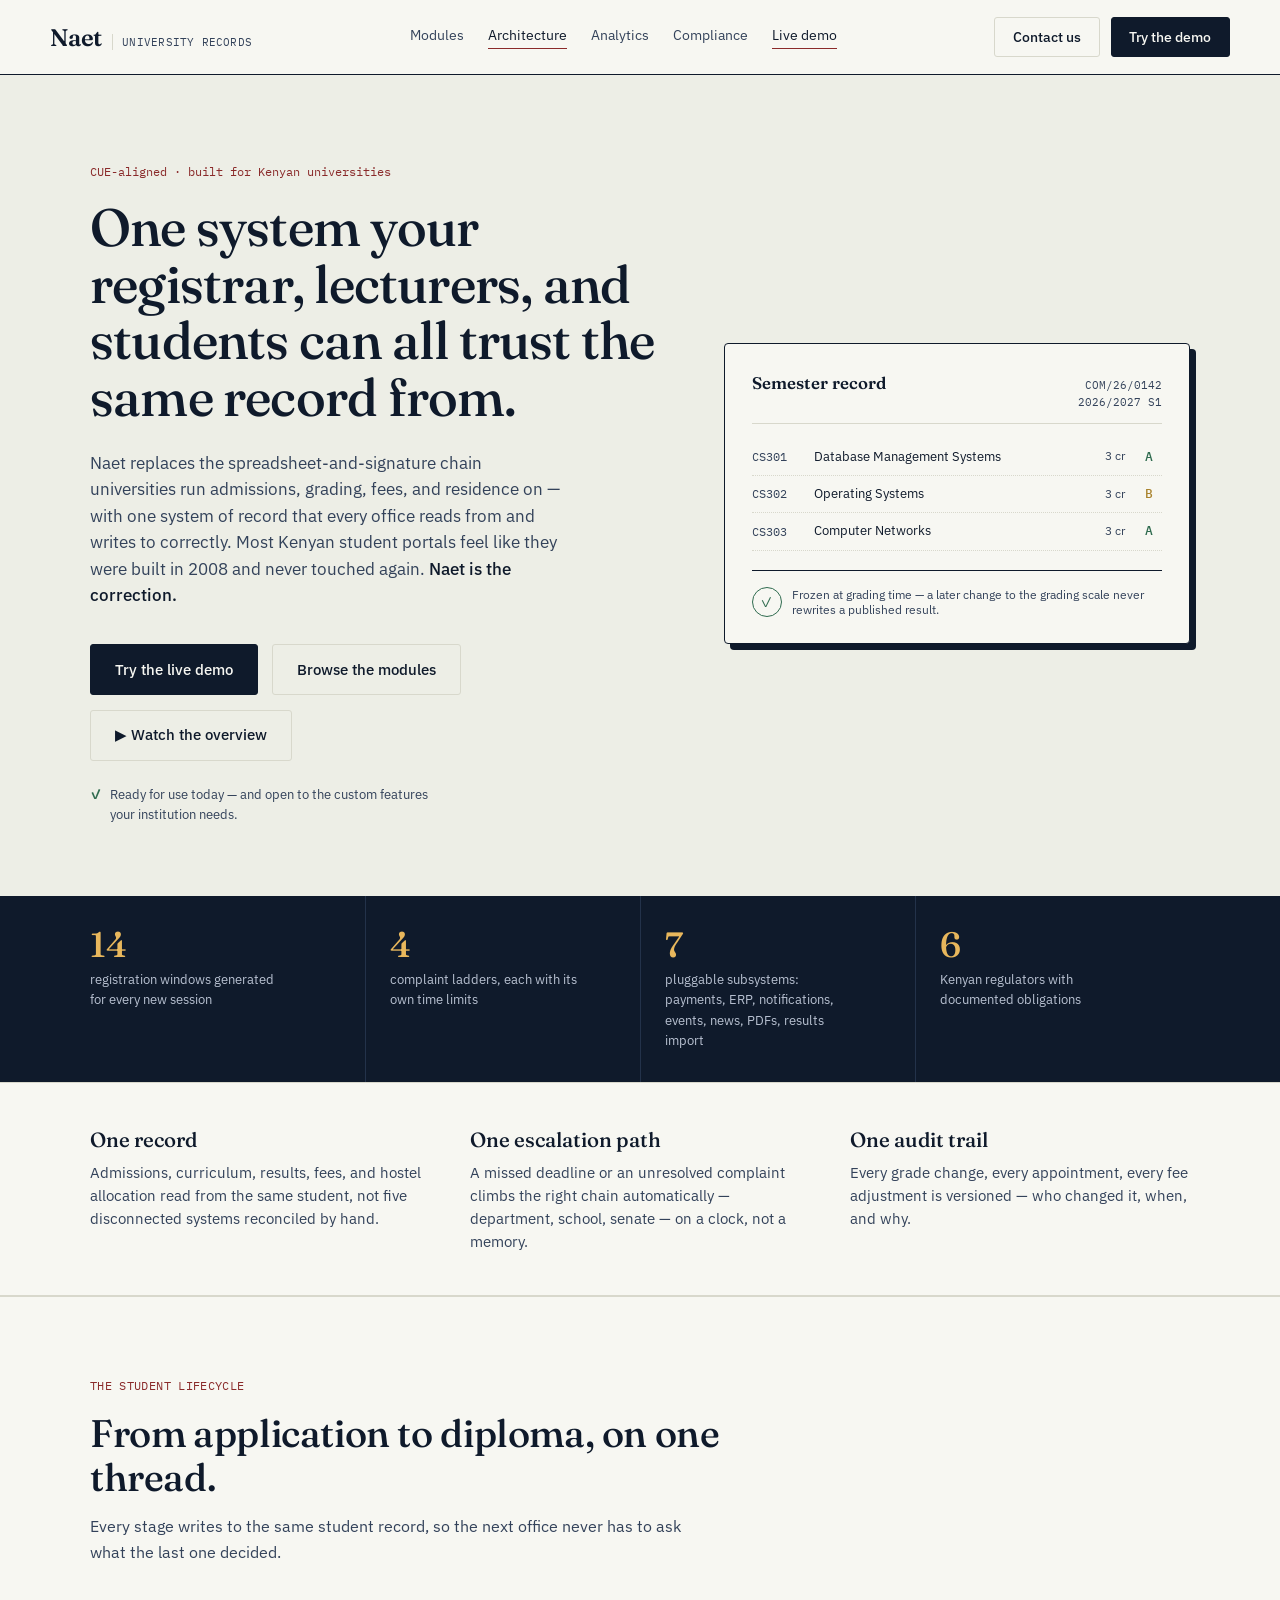
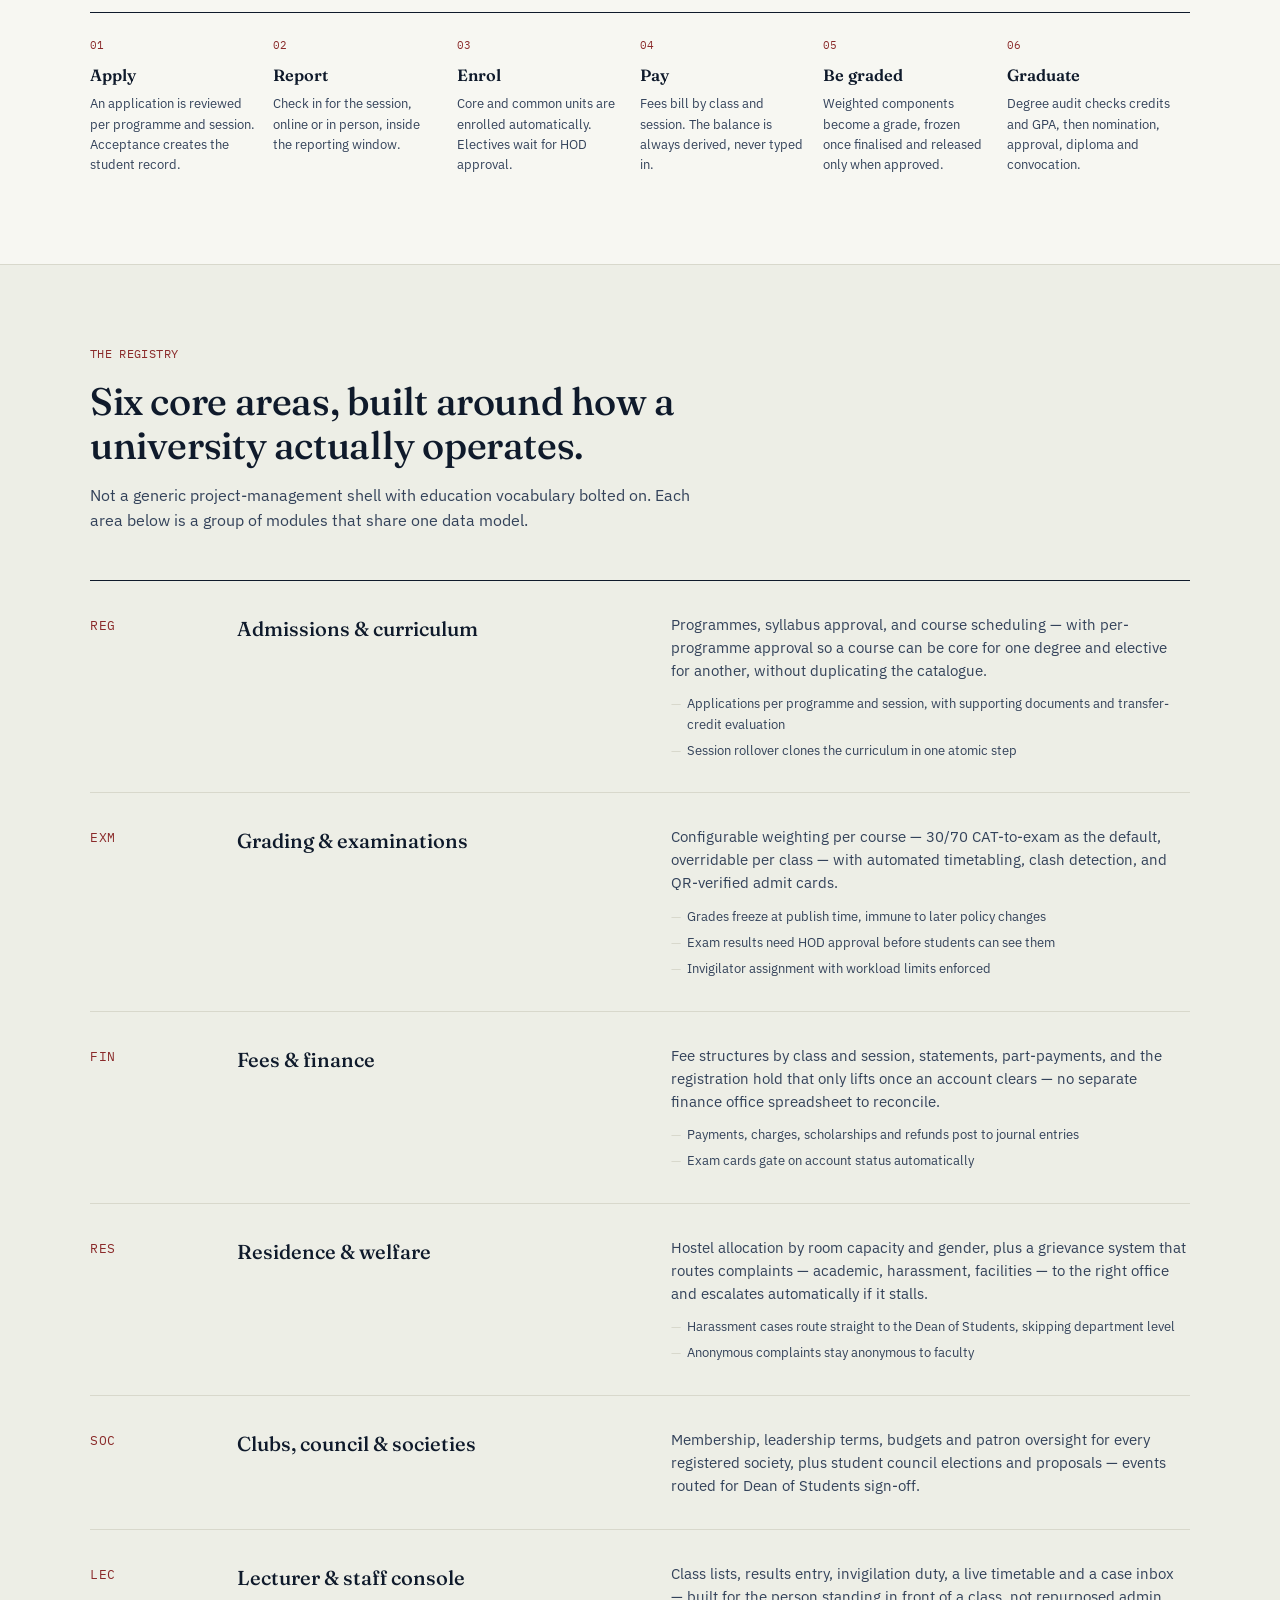
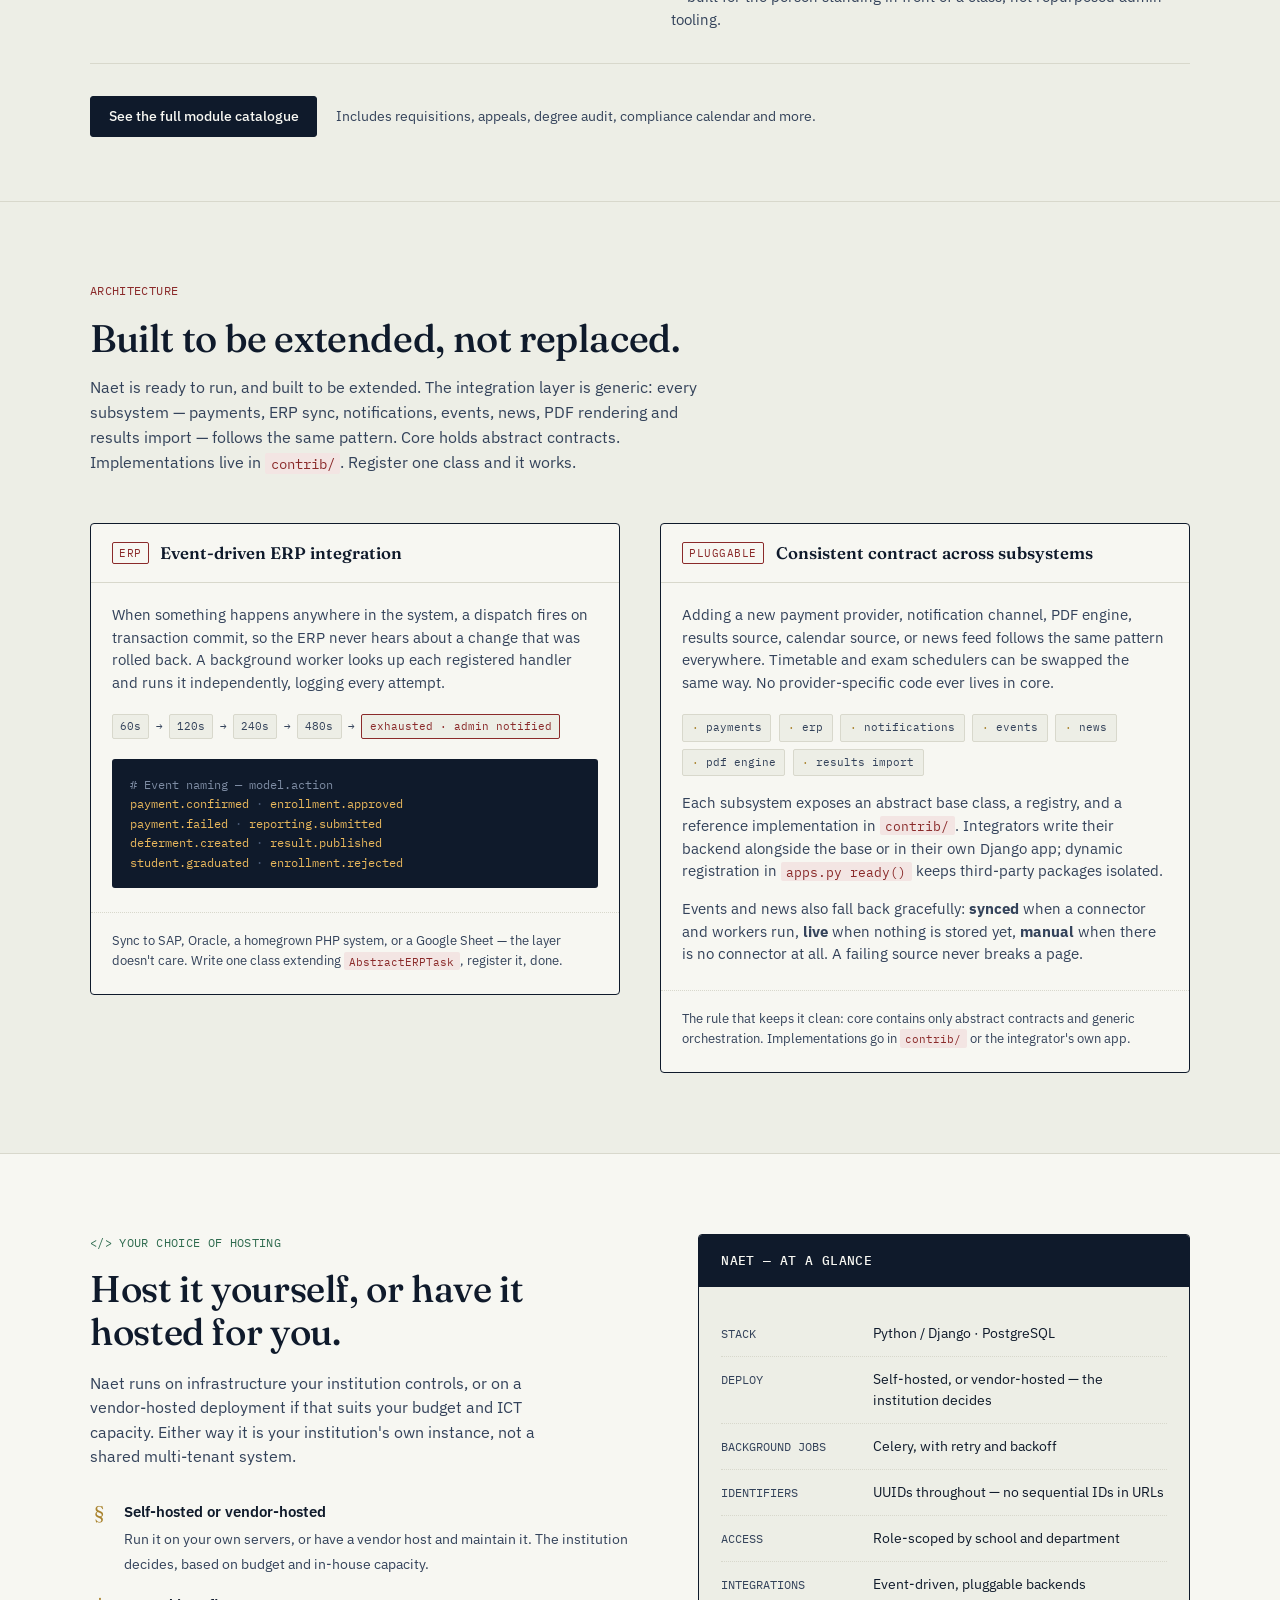
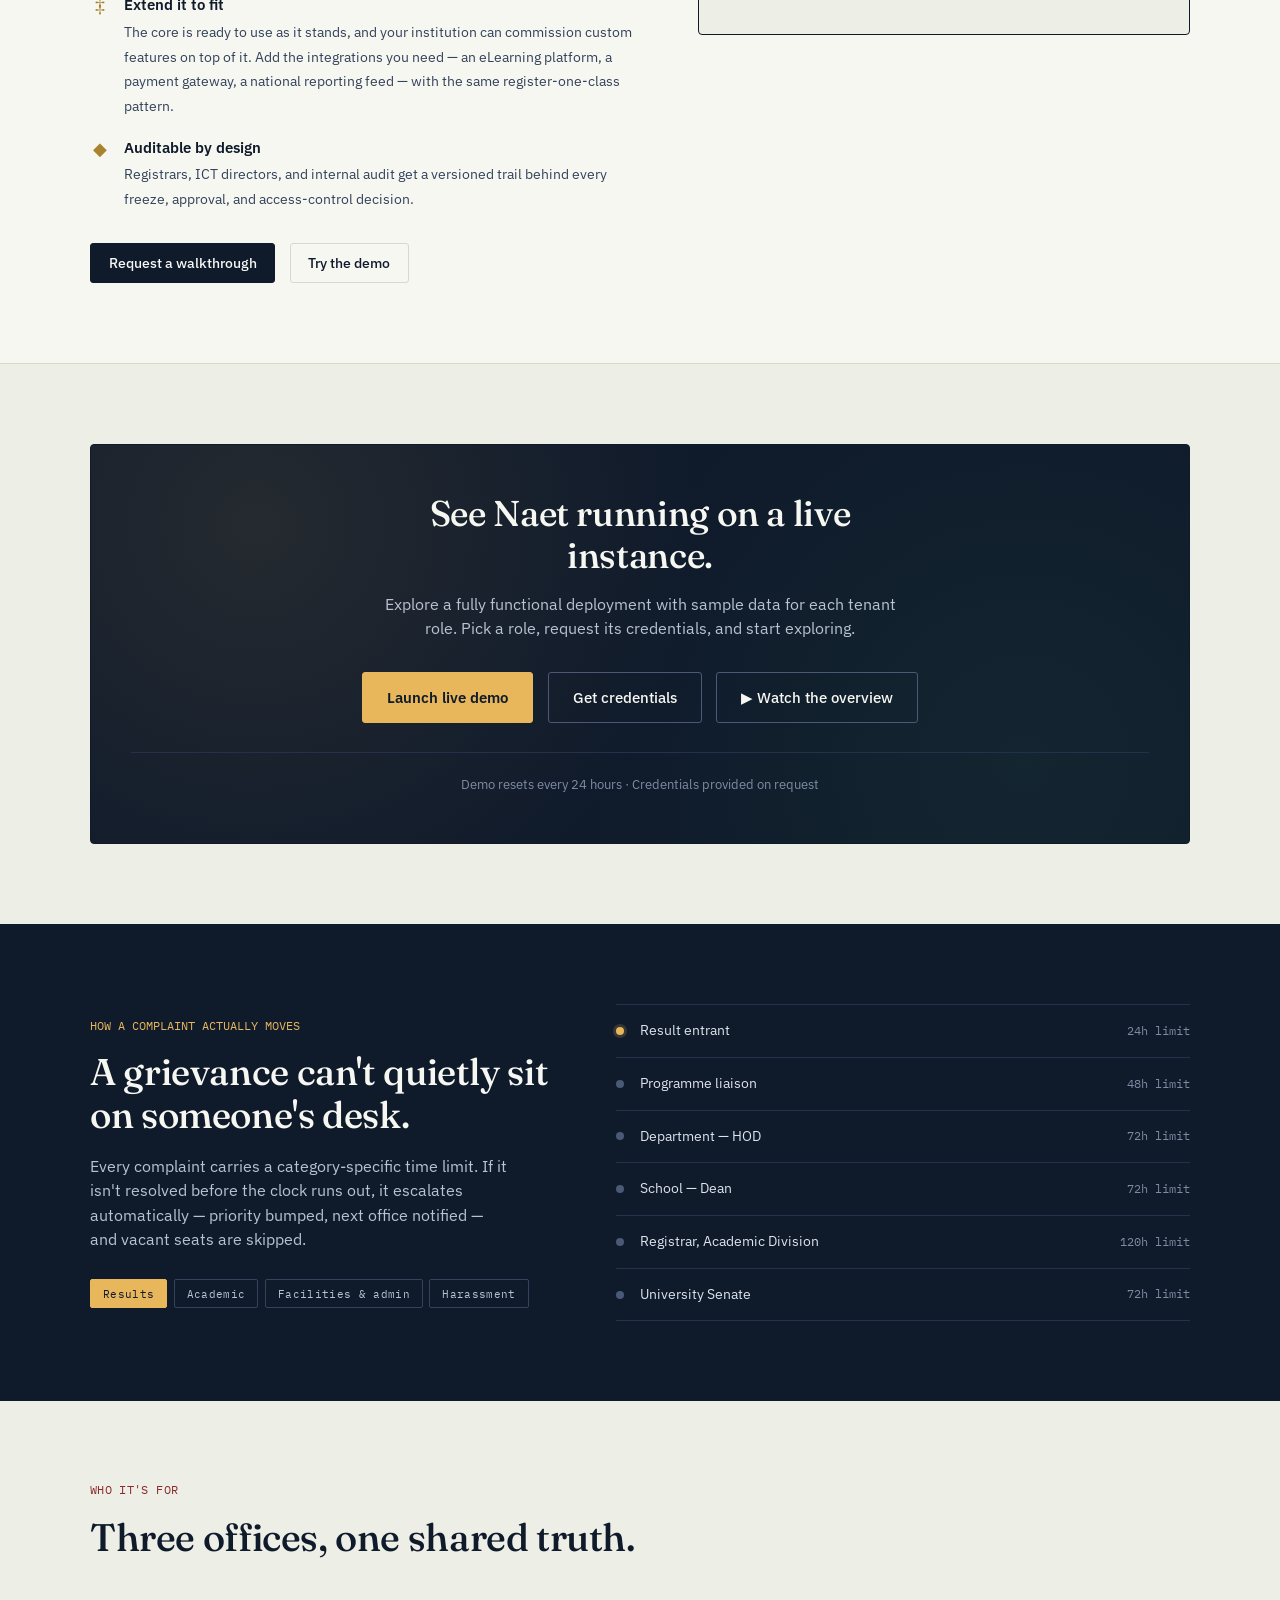
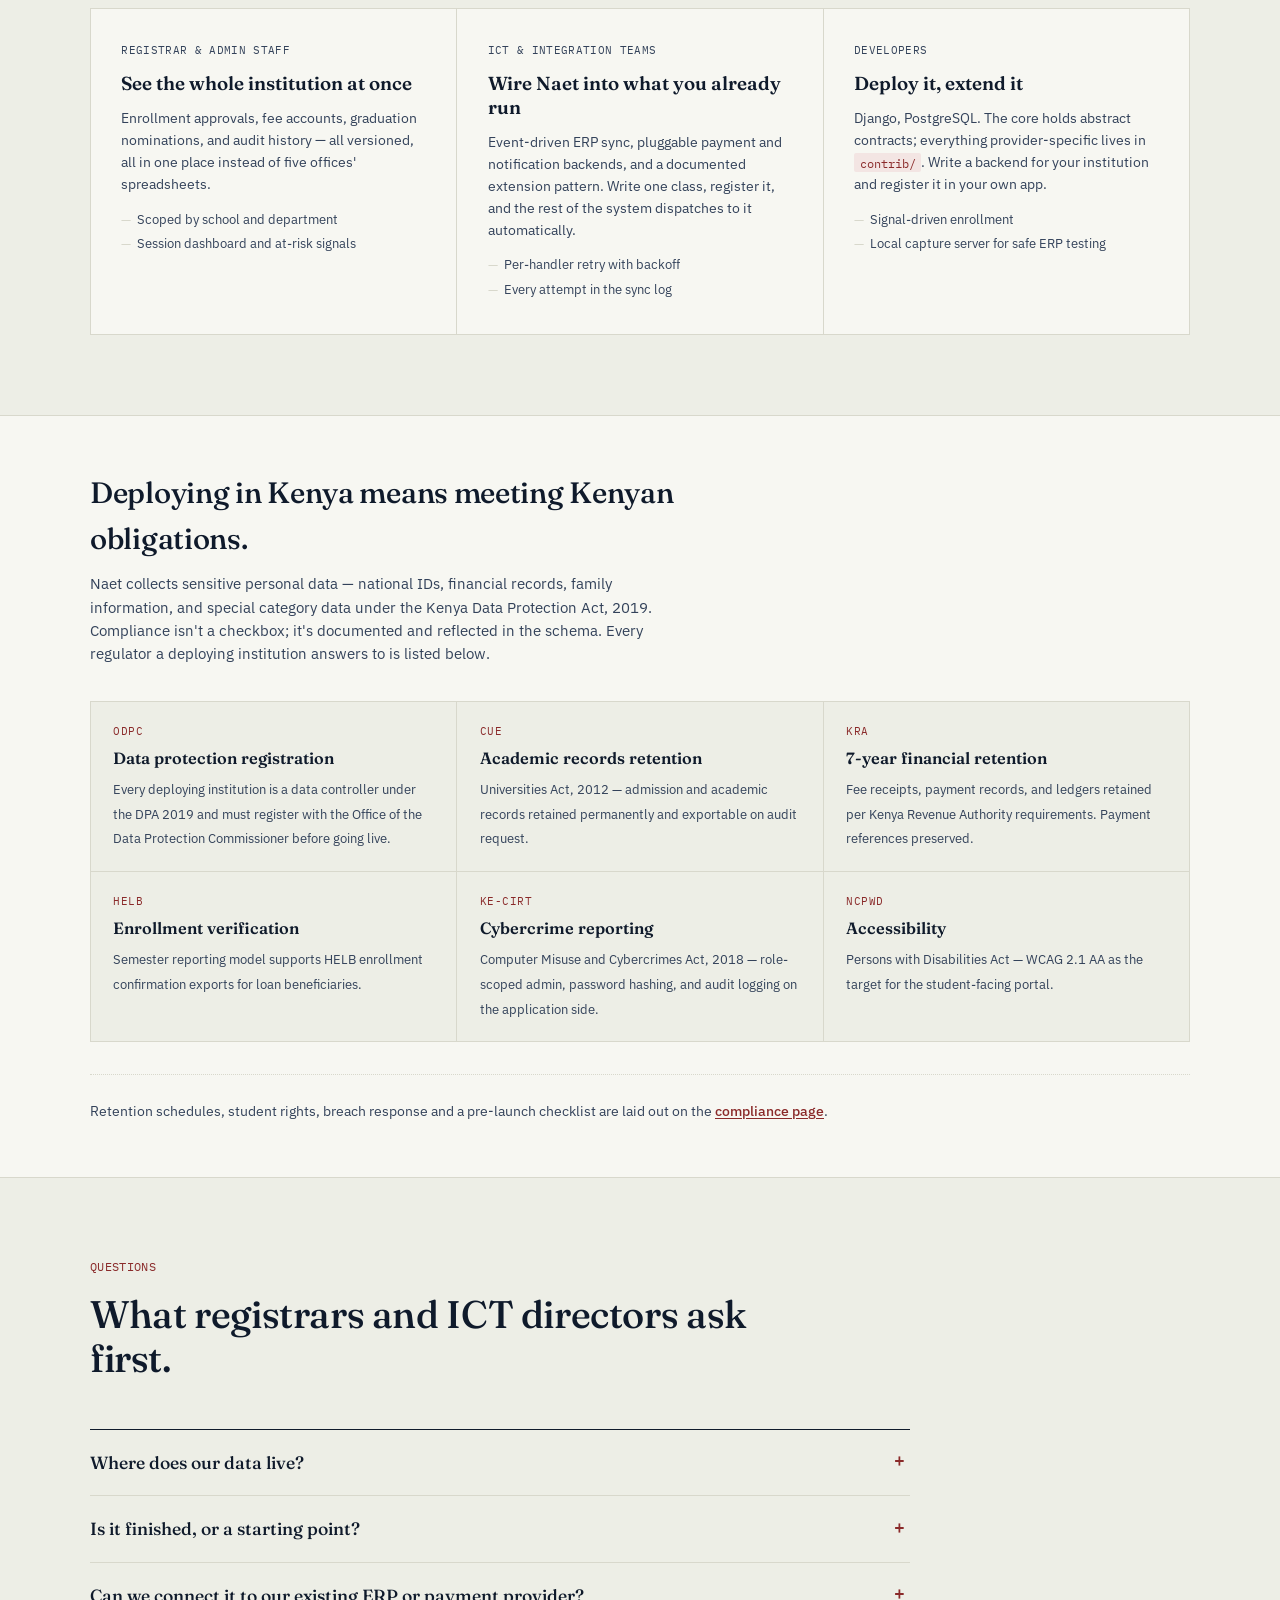
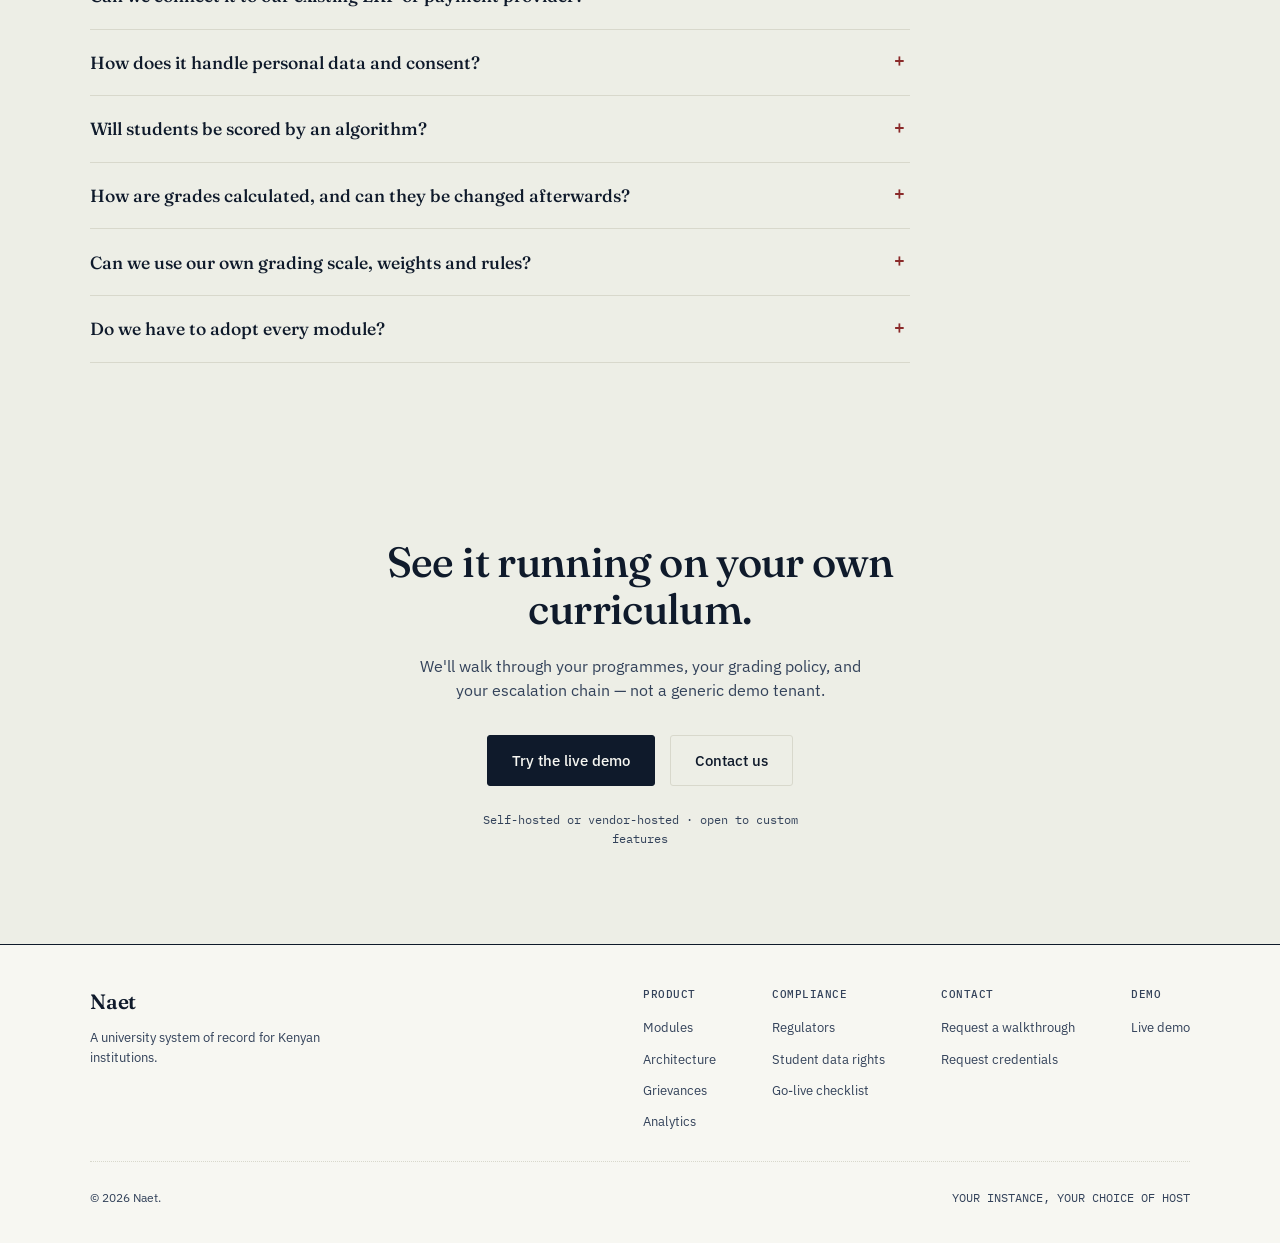
==== commit fdcbdb3f: "Docs again" ====
--- a/index.html
+++ b/index.html
@@ -6,7 +6,7 @@
     <title>Naet — The system of record for universities</title>
     <meta
       name="description"
-      content="Naet is a university system of record for Kenyan institutions. Admissions, curriculum, grading, fees, residence, and grievances — one shared, versioned backend, self-hosted on your own infrastructure."
+      content="Naet is a university system of record for Kenyan institutions. Admissions, curriculum, grading, fees, residence, and grievances — one shared, versioned backend. Ready to deploy, and open to the custom features your institution needs."
     />
     <meta
       property="og:title"
@@ -14,7 +14,7 @@
     />
     <meta
       property="og:description"
-      content="One record for admissions, grading, fees, residence and grievances. Self-hosted, auditable, built for Kenyan institutions."
+      content="One record for admissions, grading, fees, residence and grievances. Ready to deploy, open to your custom features, auditable, built for Kenyan institutions."
     />
     <meta property="og:type" content="website" />
     <meta name="theme-color" content="#0f1a2b" />
@@ -101,12 +101,19 @@
               <a href="modules.html" class="btn btn--ghost btn--large"
                 >Browse the modules</a
               >
+              <a
+                href="#video"
+                class="btn btn--ghost btn--large"
+                data-video-trigger
+                hidden
+                >▶ Watch the overview</a
+              >
             </div>
             <div class="hero__note">
               <span class="tick">✓</span>
               <span
-                >Self-hosted on your own infrastructure — your servers, your
-                data.</span
+                >Ready for use today — and open to the custom features your
+                institution needs.</span
               >
             </div>
           </div>
@@ -160,9 +167,10 @@
             </div>
           </div>
           <div class="stat">
-            <div class="stat__num">5</div>
+            <div class="stat__num">7</div>
             <div class="stat__label">
-              pluggable subsystems: payments, ERP, notifications, events, news
+              pluggable subsystems: payments, ERP, notifications, events, news,
+              PDFs, results import
             </div>
           </div>
           <div class="stat">
@@ -391,11 +399,12 @@
             <div class="eyebrow">ARCHITECTURE</div>
             <h2>Built to be extended, not replaced.</h2>
             <p>
-              Naet is a template, not a finished platform. The integration layer
-              is generic and event-driven: every subsystem — payments, ERP sync,
-              notifications, events, news — follows the same pattern. Core holds
-              abstract contracts. Implementations live in <code>contrib/</code>.
-              Register one class and it works.
+              Naet is ready to run, and built to be extended. The integration
+              layer is generic: every subsystem — payments, ERP sync,
+              notifications, events, news, PDF rendering and results import —
+              follows the same pattern. Core holds abstract contracts.
+              Implementations live in <code>contrib/</code>. Register one class
+              and it works.
             </p>
           </div>
 
@@ -468,9 +477,11 @@
               </div>
               <div class="arch-card__body">
                 <p>
-                  Adding a new payment provider, notification channel, calendar
-                  source, or news feed follows the same three-step pattern
-                  everywhere. No provider-specific code ever lives in core.
+                  Adding a new payment provider, notification channel, PDF
+                  engine, results source, calendar source, or news feed follows
+                  the same pattern everywhere. Timetable and exam schedulers can
+                  be swapped the same way. No provider-specific code ever lives
+                  in core.
                 </p>
                 <ul
                   class="plugin-list"
@@ -481,6 +492,8 @@
                   <li>notifications</li>
                   <li>events</li>
                   <li>news</li>
+                  <li>pdf engine</li>
+                  <li>results import</li>
                 </ul>
                 <p style="margin-top: 1rem">
                   Each subsystem exposes an abstract base class, a registry, and
@@ -512,21 +525,25 @@
       <section class="opensource" id="opensource">
         <div class="wrap opensource__grid">
           <div>
-            <div class="opensource__label">&lt;/&gt; SELF-HOSTED</div>
-            <h2>Your university's records stay on your servers.</h2>
+            <div class="opensource__label">
+              &lt;/&gt; YOUR CHOICE OF HOSTING
+            </div>
+            <h2>Host it yourself, or have it hosted for you.</h2>
             <p class="opensource__lede">
-              Naet is deployed on infrastructure your institution controls.
-              Student records, fee ledgers, and audit history never sit in a
-              vendor's multi-tenant cloud.
+              Naet runs on infrastructure your institution controls, or on a
+              vendor-hosted deployment if that suits your budget and ICT
+              capacity. Either way it is your institution's own instance, not a
+              shared multi-tenant system.
             </p>
             <ul class="opensource__points">
               <li>
                 <span class="glyph">§</span
                 ><span
-                  ><strong>Self-hosted on your infrastructure</strong
+                  ><strong>Self-hosted or vendor-hosted</strong
                   ><span
-                    >Student records live on servers your institution controls —
-                    not in a vendor's multi-tenant cloud.</span
+                    >Run it on your own servers, or have a vendor host and
+                    maintain it. The institution decides, based on budget and
+                    in-house capacity.</span
                   ></span
                 >
               </li>
@@ -535,9 +552,11 @@
                 ><span
                   ><strong>Extend it to fit</strong
                   ><span
-                    >Add the integrations your institution needs — an eLearning
-                    platform, a payment gateway, a national reporting feed —
-                    with the same register-one-class pattern.</span
+                    >The core is ready to use as it stands, and your institution
+                    can commission custom features on top of it. Add the
+                    integrations you need — an eLearning platform, a payment
+                    gateway, a national reporting feed — with the same
+                    register-one-class pattern.</span
                   ></span
                 >
               </li>
@@ -569,7 +588,9 @@
                 </div>
                 <div class="licence-row">
                   <dt>DEPLOY</dt>
-                  <dd>Self-hosted — your servers, your data</dd>
+                  <dd>
+                    Self-hosted, or vendor-hosted — the institution decides
+                  </dd>
                 </div>
                 <div class="licence-row">
                   <dt>BACKGROUND JOBS</dt>
@@ -621,6 +642,13 @@
                 id="demo-request-btn"
                 class="btn btn--outline-light btn--large"
                 >Request credentials</a
+              >
+              <a
+                href="#video"
+                class="btn btn--outline-light btn--large"
+                data-video-trigger
+                hidden
+                >▶ Watch the overview</a
               >
             </div>
             <div class="demo-creds" id="demo-creds" hidden></div>
@@ -811,20 +839,28 @@
             <details>
               <summary>Where does our data live?</summary>
               <p>
-                On infrastructure your institution controls. Naet is
-                self-hosted: PostgreSQL on your servers, with uploads and audit
-                history alongside it. Nothing sits in a shared vendor cloud.
+                That is the institution's decision. Naet can be self-hosted:
+                PostgreSQL on your own servers, with uploads and audit history
+                alongside it. Or it can be hosted by a vendor, which suits
+                institutions with budget or ICT-staffing constraints. In both
+                cases it is your institution's own instance and database, not a
+                shared multi-tenant system, and the compliance page covers what
+                to settle in a hosting agreement.
               </p>
             </details>
             <details>
               <summary>Is it finished, or a starting point?</summary>
               <p>
-                Both, deliberately. The student lifecycle, grading, fees, exams,
-                complaints and clubs are built. Some staff-side case handling is
-                still rolling out: Head-of-Department level is available today,
-                with Dean, student council, Dean of Students and Registrar
-                levels planned. The modules page marks what is live and what is
-                planned.
+                It is ready for use, and open to custom features. The student
+                lifecycle, grading, fees, exams, complaints and clubs are built
+                and working, so an institution can deploy it for its core
+                operations now. Beyond that, each university can commission
+                features that fit its own rules: its own grading policy,
+                integrations, reports and workflows. Staff-side case handling is
+                rolling out in stages: Head-of-Department level is available
+                today, with Dean, student council, Dean of Students and
+                Registrar levels planned. The modules page marks what is live
+                and what is planned.
               </p>
             </details>
             <details>
@@ -832,11 +868,12 @@
                 Can we connect it to our existing ERP or payment provider?
               </summary>
               <p>
-                Yes. Payments, ERP sync, notifications, events and news all use
-                the same pattern: an abstract contract in core, your
-                implementation in <code>contrib/</code> or your own app. ERP
-                syncs run in the background with exponential-backoff retries, so
-                a slow external system never blocks a student.
+                Yes. Payments, ERP sync, notifications, events, news, PDF
+                rendering and results import all use the same pattern: an
+                abstract contract in core, your implementation in
+                <code>contrib/</code> or your own app. ERP syncs run in the
+                background with exponential-backoff retries, so a slow external
+                system never blocks a student.
               </p>
             </details>
             <details>
@@ -857,6 +894,56 @@
                 the reasons attached, and always reviewable by a person. Machine
                 learning is held back until there are several years of data. See
                 the analytics page.
+              </p>
+              <p>
+                <strong>Grades themselves are not an algorithm either.</strong>
+                A final grade is a transparent formula the institution
+                configures: weighted components (for example CAT 30%, Exam 70%),
+                each combined by a stated rule such as average of all, best N,
+                or latest N. The score is then matched to a grading scale and a
+                pass mark set per course. Incomplete results show as "in
+                progress", never as a partial number.
+              </p>
+            </details>
+            <details>
+              <summary>
+                How are grades calculated, and can they be changed afterwards?
+              </summary>
+              <p>
+                One grading service produces every grade shown anywhere: the
+                lecturer's results page, the student portal, the transcript, GPA
+                and classification. They cannot disagree.
+              </p>
+              <p>
+                Weighting schemes and grading scales are versioned. A published
+                scheme can't be edited, only revised into a new version. The
+                primary lecturer sets the assessment plan for a unit (how many
+                CATs, marked out of what, how they combine) until results exist,
+                and it locks once they do.
+              </p>
+              <p>
+                Results move through a controlled path. CATs and similar
+                assessments publish immediately. Exam and project results are
+                submitted, approved by the Head of Department, then published.
+                When a grade is finalised it is frozen together with the scheme,
+                scale and pass mark that produced it, so later policy changes
+                never rewrite past transcripts. A correction needs an explicit
+                regrade with a recorded reason, and every change is kept in the
+                audit history. An institution can also cap resit and
+                supplementary scores at the pass mark.
+              </p>
+            </details>
+            <details>
+              <summary>
+                Can we use our own grading scale, weights and rules?
+              </summary>
+              <p>
+                Yes. Grading scales (score bands, grade points and letters),
+                weighting schemes, pass marks and aggregation rules are
+                configuration, not fixed code. Rules such as the progression GPA
+                threshold and honours classification bands are held in one place
+                so they can be adapted to your regulations. Anything beyond
+                configuration can be built as a custom feature.
               </p>
             </details>
             <details>
@@ -886,7 +973,9 @@
             >
             <a href="#contact" class="btn btn--ghost btn--large">Contact us</a>
           </div>
-          <p class="closing__note">Self-hosted · your servers, your data</p>
+          <p class="closing__note">
+            Self-hosted or vendor-hosted · open to custom features
+          </p>
         </div>
       </section>
     </main>
@@ -941,7 +1030,7 @@
         </div>
         <div class="footer__bottom">
           <div>© 2026 Naet.</div>
-          <div class="licence-line">SELF-HOSTED</div>
+          <div class="licence-line">YOUR INSTANCE, YOUR CHOICE OF HOST</div>
         </div>
       </div>
     </footer>
--- a/styles.css
+++ b/styles.css
@@ -1,3 +1,6 @@
+[hidden] {
+  display: none !important;
+}
 /* ============================================================
    NAET — shared stylesheet (used by every page)
    ============================================================ */
@@ -18,11 +21,23 @@
   --mono: "IBM Plex Mono", monospace;
 }
 
-* { margin: 0; padding: 0; box-sizing: border-box; }
-html { scroll-behavior: smooth; scroll-padding-top: 5rem; }
+* {
+  margin: 0;
+  padding: 0;
+  box-sizing: border-box;
+}
+html {
+  scroll-behavior: smooth;
+  scroll-padding-top: 5rem;
+}
 @media (prefers-reduced-motion: reduce) {
-  html { scroll-behavior: auto; }
-  * { animation: none !important; transition: none !important; }
+  html {
+    scroll-behavior: auto;
+  }
+  * {
+    animation: none !important;
+    transition: none !important;
+  }
 }
 body {
   font-family: var(--sans);
@@ -31,402 +46,2020 @@
   line-height: 1.55;
   -webkit-font-smoothing: antialiased;
 }
-a { color: inherit; }
-code { font-family: var(--mono); font-size: 0.86em; background: var(--stamp-soft); color: var(--stamp); padding: 0.1rem 0.35rem; border-radius: 2px; }
-.wrap { max-width: 1180px; margin: 0 auto; padding: 0 2.5rem; }
-@media (max-width: 480px) { .wrap { padding: 0 1.4rem; } }
-
-.skip-link { position: absolute; left: -9999px; top: 0; background: var(--ink); color: var(--paper-white); padding: 0.7rem 1.1rem; font-size: 0.85rem; z-index: 100; border-radius: 0 0 3px 0; }
-.skip-link:focus { left: 0; }
-a:focus-visible, button:focus-visible, summary:focus-visible { outline: 2px solid var(--stamp); outline-offset: 3px; border-radius: 2px; }
-.sr-only { position: absolute; width: 1px; height: 1px; padding: 0; margin: -1px; overflow: hidden; clip: rect(0,0,0,0); white-space: nowrap; border: 0; }
+a {
+  color: inherit;
+}
+code {
+  font-family: var(--mono);
+  font-size: 0.86em;
+  background: var(--stamp-soft);
+  color: var(--stamp);
+  padding: 0.1rem 0.35rem;
+  border-radius: 2px;
+}
+.wrap {
+  max-width: 1180px;
+  margin: 0 auto;
+  padding: 0 2.5rem;
+}
+@media (max-width: 480px) {
+  .wrap {
+    padding: 0 1.4rem;
+  }
+}
+
+.skip-link {
+  position: absolute;
+  left: -9999px;
+  top: 0;
+  background: var(--ink);
+  color: var(--paper-white);
+  padding: 0.7rem 1.1rem;
+  font-size: 0.85rem;
+  z-index: 100;
+  border-radius: 0 0 3px 0;
+}
+.skip-link:focus {
+  left: 0;
+}
+a:focus-visible,
+button:focus-visible,
+summary:focus-visible {
+  outline: 2px solid var(--stamp);
+  outline-offset: 3px;
+  border-radius: 2px;
+}
+.sr-only {
+  position: absolute;
+  width: 1px;
+  height: 1px;
+  padding: 0;
+  margin: -1px;
+  overflow: hidden;
+  clip: rect(0, 0, 0, 0);
+  white-space: nowrap;
+  border: 0;
+}
 
 /* ---------- Buttons ---------- */
-.btn { font-family: var(--sans); font-size: 0.85rem; font-weight: 500; padding: 0.55rem 1.1rem; border-radius: 3px; border: 1px solid var(--ink); cursor: pointer; text-decoration: none; display: inline-block; transition: background 0.15s, border-color 0.15s, color 0.15s; white-space: nowrap; }
-.btn--dark { background: var(--ink); color: var(--paper-white); }
-.btn--dark:hover { background: #1c2c47; }
-.btn--ghost { background: transparent; color: var(--ink); border-color: var(--line); }
-.btn--ghost:hover { border-color: var(--ink); }
-.btn--large { font-size: 0.95rem; padding: 0.8rem 1.5rem; }
-.btn--brass { background: #e8b75c; color: var(--ink); border-color: #e8b75c; font-weight: 600; }
-.btn--brass:hover { background: #f0c679; border-color: #f0c679; }
-.btn--outline-light { background: transparent; color: var(--paper-white); border-color: #4a5a76; }
-.btn--outline-light:hover { border-color: var(--paper-white); }
+.btn {
+  font-family: var(--sans);
+  font-size: 0.85rem;
+  font-weight: 500;
+  padding: 0.55rem 1.1rem;
+  border-radius: 3px;
+  border: 1px solid var(--ink);
+  cursor: pointer;
+  text-decoration: none;
+  display: inline-block;
+  transition:
+    background 0.15s,
+    border-color 0.15s,
+    color 0.15s;
+  white-space: nowrap;
+}
+.btn--dark {
+  background: var(--ink);
+  color: var(--paper-white);
+}
+.btn--dark:hover {
+  background: #1c2c47;
+}
+.btn--ghost {
+  background: transparent;
+  color: var(--ink);
+  border-color: var(--line);
+}
+.btn--ghost:hover {
+  border-color: var(--ink);
+}
+.btn--large {
+  font-size: 0.95rem;
+  padding: 0.8rem 1.5rem;
+}
+.btn--brass {
+  background: #e8b75c;
+  color: var(--ink);
+  border-color: #e8b75c;
+  font-weight: 600;
+}
+.btn--brass:hover {
+  background: #f0c679;
+  border-color: #f0c679;
+}
+.btn--outline-light {
+  background: transparent;
+  color: var(--paper-white);
+  border-color: #4a5a76;
+}
+.btn--outline-light:hover {
+  border-color: var(--paper-white);
+}
 
 /* ---------- Letterhead nav ---------- */
-.letterhead { border-bottom: 1px solid var(--ink); background: var(--paper-white); position: sticky; top: 0; z-index: 50; }
-.letterhead__row { display: flex; align-items: center; justify-content: space-between; padding: 1.05rem 0; gap: 1.5rem; }
-.mark { display: flex; align-items: baseline; gap: 0.6rem; text-decoration: none; flex-shrink: 0; }
-.mark__word { font-family: var(--serif); font-size: 1.5rem; font-weight: 600; letter-spacing: -0.01em; }
-.mark__sub { font-family: var(--mono); font-size: 0.66rem; color: var(--ink-soft); border-left: 1px solid var(--line); padding-left: 0.6rem; letter-spacing: 0.02em; }
-nav.primary { display: flex; gap: 1.5rem; font-size: 0.85rem; }
-nav.primary a { text-decoration: none; color: var(--ink-soft); transition: color 0.15s; white-space: nowrap; padding-bottom: 2px; border-bottom: 1px solid transparent; }
-nav.primary a:hover { color: var(--ink); }
-nav.primary a[aria-current="page"] { color: var(--ink); border-bottom-color: var(--stamp); }
-.letterhead__cta { display: flex; gap: 0.7rem; align-items: center; flex-shrink: 0; }
-.menu-toggle { display: none; background: transparent; border: 1px solid var(--line); border-radius: 3px; padding: 0.55rem 0.75rem; font-family: var(--mono); font-size: 0.72rem; letter-spacing: 0.05em; cursor: pointer; color: var(--ink); }
-.menu-toggle:hover { border-color: var(--ink); background: var(--paper); }
-.menu-toggle[aria-expanded="true"] { background: var(--ink); color: var(--paper-white); border-color: var(--ink); }
+.letterhead {
+  border-bottom: 1px solid var(--ink);
+  background: var(--paper-white);
+  position: sticky;
+  top: 0;
+  z-index: 50;
+}
+.letterhead__row {
+  display: flex;
+  align-items: center;
+  justify-content: space-between;
+  padding: 1.05rem 0;
+  gap: 1.5rem;
+}
+.mark {
+  display: flex;
+  align-items: baseline;
+  gap: 0.6rem;
+  text-decoration: none;
+  flex-shrink: 0;
+}
+.mark__word {
+  font-family: var(--serif);
+  font-size: 1.5rem;
+  font-weight: 600;
+  letter-spacing: -0.01em;
+}
+.mark__sub {
+  font-family: var(--mono);
+  font-size: 0.66rem;
+  color: var(--ink-soft);
+  border-left: 1px solid var(--line);
+  padding-left: 0.6rem;
+  letter-spacing: 0.02em;
+}
+nav.primary {
+  display: flex;
+  gap: 1.5rem;
+  font-size: 0.85rem;
+}
+nav.primary a {
+  text-decoration: none;
+  color: var(--ink-soft);
+  transition: color 0.15s;
+  white-space: nowrap;
+  padding-bottom: 2px;
+  border-bottom: 1px solid transparent;
+}
+nav.primary a:hover {
+  color: var(--ink);
+}
+nav.primary a[aria-current="page"] {
+  color: var(--ink);
+  border-bottom-color: var(--stamp);
+}
+.letterhead__cta {
+  display: flex;
+  gap: 0.7rem;
+  align-items: center;
+  flex-shrink: 0;
+}
+.menu-toggle {
+  display: none;
+  background: transparent;
+  border: 1px solid var(--line);
+  border-radius: 3px;
+  padding: 0.55rem 0.75rem;
+  font-family: var(--mono);
+  font-size: 0.72rem;
+  letter-spacing: 0.05em;
+  cursor: pointer;
+  color: var(--ink);
+}
+.menu-toggle:hover {
+  border-color: var(--ink);
+  background: var(--paper);
+}
+.menu-toggle[aria-expanded="true"] {
+  background: var(--ink);
+  color: var(--paper-white);
+  border-color: var(--ink);
+}
 @media (max-width: 1020px) {
-  nav.primary { display: none; }
-  .letterhead__cta .btn--ghost { display: none; }
-  .menu-toggle { display: block; }
+  nav.primary {
+    display: none;
+  }
+  .letterhead__cta .btn--ghost {
+    display: none;
+  }
+  .menu-toggle {
+    display: block;
+  }
 }
 @media (max-width: 560px) {
-  .letterhead__cta .btn--dark { display: none; }
-  .mark__sub { display: none; }
-}
-.mobile-nav { display: none; border-top: 1px solid var(--line); background: var(--paper-white); padding: 0.6rem 0 1.2rem; }
-.mobile-nav[data-open="true"] { display: block; }
-.mobile-nav ul { list-style: none; display: flex; flex-direction: column; gap: 0.15rem; margin-bottom: 0.9rem; }
-.mobile-nav a { display: flex; align-items: center; justify-content: space-between; text-decoration: none; font-size: 0.95rem; font-weight: 500; padding: 0.85rem 1rem; border-radius: 4px; color: var(--ink); transition: background 0.15s; }
-.mobile-nav a::after { content: "→"; font-family: var(--mono); font-size: 0.8rem; color: var(--line); }
-.mobile-nav a:hover { background: var(--paper); }
-.mobile-nav a:hover::after { color: var(--stamp); }
-.mobile-nav .mobile-cta { margin-top: 0.9rem; padding-top: 1rem; border-top: 1px dotted var(--line); display: flex; flex-direction: column; gap: 0.55rem; }
-.mobile-nav .mobile-cta .btn { display: block; text-align: center; padding: 0.85rem 1.2rem; font-size: 0.9rem; }
-.mobile-nav .mobile-cta .btn::after { content: none; }
-@media (min-width: 1021px) { .mobile-nav { display: none !important; } }
+  .letterhead__cta .btn--dark {
+    display: none;
+  }
+  .mark__sub {
+    display: none;
+  }
+}
+.mobile-nav {
+  display: none;
+  border-top: 1px solid var(--line);
+  background: var(--paper-white);
+  padding: 0.6rem 0 1.2rem;
+}
+.mobile-nav[data-open="true"] {
+  display: block;
+}
+.mobile-nav ul {
+  list-style: none;
+  display: flex;
+  flex-direction: column;
+  gap: 0.15rem;
+  margin-bottom: 0.9rem;
+}
+.mobile-nav a {
+  display: flex;
+  align-items: center;
+  justify-content: space-between;
+  text-decoration: none;
+  font-size: 0.95rem;
+  font-weight: 500;
+  padding: 0.85rem 1rem;
+  border-radius: 4px;
+  color: var(--ink);
+  transition: background 0.15s;
+}
+.mobile-nav a::after {
+  content: "→";
+  font-family: var(--mono);
+  font-size: 0.8rem;
+  color: var(--line);
+}
+.mobile-nav a:hover {
+  background: var(--paper);
+}
+.mobile-nav a:hover::after {
+  color: var(--stamp);
+}
+.mobile-nav .mobile-cta {
+  margin-top: 0.9rem;
+  padding-top: 1rem;
+  border-top: 1px dotted var(--line);
+  display: flex;
+  flex-direction: column;
+  gap: 0.55rem;
+}
+.mobile-nav .mobile-cta .btn {
+  display: block;
+  text-align: center;
+  padding: 0.85rem 1.2rem;
+  font-size: 0.9rem;
+}
+.mobile-nav .mobile-cta .btn::after {
+  content: none;
+}
+@media (min-width: 1021px) {
+  .mobile-nav {
+    display: none !important;
+  }
+}
 
 /* ---------- Section headings ---------- */
-.eyebrow { font-family: var(--mono); font-size: 0.73rem; color: var(--stamp); margin-bottom: 1rem; letter-spacing: 0.03em; }
-.section-head { max-width: 720px; margin-bottom: 3rem; }
-.section-head h2 { font-family: var(--serif); font-size: clamp(1.9rem, 3vw, 2.5rem); font-weight: 500; letter-spacing: -0.01em; line-height: 1.15; }
-.section-head p { margin-top: 0.9rem; color: var(--ink-soft); font-size: 1.01rem; max-width: 62ch; }
+.eyebrow {
+  font-family: var(--mono);
+  font-size: 0.73rem;
+  color: var(--stamp);
+  margin-bottom: 1rem;
+  letter-spacing: 0.03em;
+}
+.section-head {
+  max-width: 720px;
+  margin-bottom: 3rem;
+}
+.section-head h2 {
+  font-family: var(--serif);
+  font-size: clamp(1.9rem, 3vw, 2.5rem);
+  font-weight: 500;
+  letter-spacing: -0.01em;
+  line-height: 1.15;
+}
+.section-head p {
+  margin-top: 0.9rem;
+  color: var(--ink-soft);
+  font-size: 1.01rem;
+  max-width: 62ch;
+}
 
 /* ---------- Page header (inner pages) ---------- */
-.page-head { padding: 4.5rem 0 3.2rem; border-bottom: 1px solid var(--line); }
-.page-head h1 { font-family: var(--serif); font-size: clamp(2.1rem, 3.8vw, 3.1rem); font-weight: 500; line-height: 1.1; letter-spacing: -0.015em; max-width: 22ch; }
-.page-head p.lede { margin-top: 1.3rem; font-size: 1.05rem; color: var(--ink-soft); max-width: 60ch; }
-.page-head .crumbs { font-family: var(--mono); font-size: 0.7rem; color: var(--ink-soft); margin-bottom: 1.4rem; letter-spacing: 0.03em; }
-.page-head .crumbs a { color: var(--stamp); text-underline-offset: 2px; }
+.page-head {
+  padding: 4.5rem 0 3.2rem;
+  border-bottom: 1px solid var(--line);
+}
+.page-head h1 {
+  font-family: var(--serif);
+  font-size: clamp(2.1rem, 3.8vw, 3.1rem);
+  font-weight: 500;
+  line-height: 1.1;
+  letter-spacing: -0.015em;
+  max-width: 22ch;
+}
+.page-head p.lede {
+  margin-top: 1.3rem;
+  font-size: 1.05rem;
+  color: var(--ink-soft);
+  max-width: 60ch;
+}
+.page-head .crumbs {
+  font-family: var(--mono);
+  font-size: 0.7rem;
+  color: var(--ink-soft);
+  margin-bottom: 1.4rem;
+  letter-spacing: 0.03em;
+}
+.page-head .crumbs a {
+  color: var(--stamp);
+  text-underline-offset: 2px;
+}
 
 /* ---------- Hero ---------- */
-.hero { padding: 5.5rem 0 4.5rem; }
-.hero__grid { display: grid; grid-template-columns: 1.1fr 0.9fr; gap: 4rem; align-items: center; }
-.hero__eyebrow { font-family: var(--mono); font-size: 0.73rem; color: var(--stamp); margin-bottom: 1.1rem; }
-.hero h1 { font-family: var(--serif); font-size: clamp(2.3rem, 4.1vw, 3.5rem); font-weight: 500; line-height: 1.08; letter-spacing: -0.015em; max-width: 17ch; }
-.hero p.lede { margin-top: 1.5rem; font-size: 1.07rem; color: var(--ink-soft); max-width: 48ch; }
-.hero p.lede strong { color: var(--ink); font-weight: 500; }
-.hero__ctas { margin-top: 2.2rem; display: flex; gap: 0.9rem; flex-wrap: wrap; }
-.hero__note { margin-top: 1.5rem; font-size: 0.8rem; color: var(--ink-soft); display: flex; gap: 0.5rem; max-width: 44ch; }
-.hero__note .tick { color: var(--verified); font-weight: 600; }
-.transcript { background: var(--paper-white); border: 1px solid var(--ink); border-radius: 4px; padding: 1.6rem 1.7rem; box-shadow: 6px 6px 0 var(--ink); }
-.transcript__head { display: flex; justify-content: space-between; align-items: baseline; border-bottom: 1px solid var(--line); padding-bottom: 0.8rem; margin-bottom: 0.9rem; gap: 1rem; }
-.transcript__head h3 { font-family: var(--serif); font-size: 1.05rem; font-weight: 600; }
-.transcript__id { font-family: var(--mono); font-size: 0.68rem; color: var(--ink-soft); text-align: right; }
-.t-row { display: grid; grid-template-columns: 3.2rem 1fr auto auto; gap: 0.7rem; padding: 0.5rem 0; border-bottom: 1px dotted var(--line); font-size: 0.82rem; align-items: center; }
-.t-row .code { font-family: var(--mono); color: var(--ink-soft); font-size: 0.78rem; }
-.t-row .credits { color: var(--ink-soft); font-size: 0.76rem; }
-.t-row .grade { font-family: var(--mono); font-weight: 500; width: 1.6rem; text-align: center; }
-.grade.a { color: var(--verified); }
-.grade.b { color: var(--brass); }
-.transcript__seal { margin-top: 1.2rem; display: flex; align-items: center; gap: 0.6rem; padding-top: 1rem; border-top: 1px solid var(--ink); }
-.seal-dot { width: 30px; height: 30px; border-radius: 50%; border: 1.5px solid var(--verified); color: var(--verified); display: flex; align-items: center; justify-content: center; font-size: 0.9rem; flex-shrink: 0; }
-.transcript__seal small { font-size: 0.72rem; color: var(--ink-soft); line-height: 1.35; }
+.hero {
+  padding: 5.5rem 0 4.5rem;
+}
+.hero__grid {
+  display: grid;
+  grid-template-columns: 1.1fr 0.9fr;
+  gap: 4rem;
+  align-items: center;
+}
+.hero__eyebrow {
+  font-family: var(--mono);
+  font-size: 0.73rem;
+  color: var(--stamp);
+  margin-bottom: 1.1rem;
+}
+.hero h1 {
+  font-family: var(--serif);
+  font-size: clamp(2.3rem, 4.1vw, 3.5rem);
+  font-weight: 500;
+  line-height: 1.08;
+  letter-spacing: -0.015em;
+  max-width: 17ch;
+}
+.hero p.lede {
+  margin-top: 1.5rem;
+  font-size: 1.07rem;
+  color: var(--ink-soft);
+  max-width: 48ch;
+}
+.hero p.lede strong {
+  color: var(--ink);
+  font-weight: 500;
+}
+.hero__ctas {
+  margin-top: 2.2rem;
+  display: flex;
+  gap: 0.9rem;
+  flex-wrap: wrap;
+}
+.hero__note {
+  margin-top: 1.5rem;
+  font-size: 0.8rem;
+  color: var(--ink-soft);
+  display: flex;
+  gap: 0.5rem;
+  max-width: 44ch;
+}
+.hero__note .tick {
+  color: var(--verified);
+  font-weight: 600;
+}
+.transcript {
+  background: var(--paper-white);
+  border: 1px solid var(--ink);
+  border-radius: 4px;
+  padding: 1.6rem 1.7rem;
+  box-shadow: 6px 6px 0 var(--ink);
+}
+.transcript__head {
+  display: flex;
+  justify-content: space-between;
+  align-items: baseline;
+  border-bottom: 1px solid var(--line);
+  padding-bottom: 0.8rem;
+  margin-bottom: 0.9rem;
+  gap: 1rem;
+}
+.transcript__head h3 {
+  font-family: var(--serif);
+  font-size: 1.05rem;
+  font-weight: 600;
+}
+.transcript__id {
+  font-family: var(--mono);
+  font-size: 0.68rem;
+  color: var(--ink-soft);
+  text-align: right;
+}
+.t-row {
+  display: grid;
+  grid-template-columns: 3.2rem 1fr auto auto;
+  gap: 0.7rem;
+  padding: 0.5rem 0;
+  border-bottom: 1px dotted var(--line);
+  font-size: 0.82rem;
+  align-items: center;
+}
+.t-row .code {
+  font-family: var(--mono);
+  color: var(--ink-soft);
+  font-size: 0.78rem;
+}
+.t-row .credits {
+  color: var(--ink-soft);
+  font-size: 0.76rem;
+}
+.t-row .grade {
+  font-family: var(--mono);
+  font-weight: 500;
+  width: 1.6rem;
+  text-align: center;
+}
+.grade.a {
+  color: var(--verified);
+}
+.grade.b {
+  color: var(--brass);
+}
+.transcript__seal {
+  margin-top: 1.2rem;
+  display: flex;
+  align-items: center;
+  gap: 0.6rem;
+  padding-top: 1rem;
+  border-top: 1px solid var(--ink);
+}
+.seal-dot {
+  width: 30px;
+  height: 30px;
+  border-radius: 50%;
+  border: 1.5px solid var(--verified);
+  color: var(--verified);
+  display: flex;
+  align-items: center;
+  justify-content: center;
+  font-size: 0.9rem;
+  flex-shrink: 0;
+}
+.transcript__seal small {
+  font-size: 0.72rem;
+  color: var(--ink-soft);
+  line-height: 1.35;
+}
 @media (max-width: 900px) {
-  .hero { padding-top: 3.5rem; }
-  .hero__grid { grid-template-columns: 1fr; gap: 3rem; }
-  .hero h1 { max-width: 22ch; }
+  .hero {
+    padding-top: 3.5rem;
+  }
+  .hero__grid {
+    grid-template-columns: 1fr;
+    gap: 3rem;
+  }
+  .hero h1 {
+    max-width: 22ch;
+  }
 }
 @media (max-width: 480px) {
-  .hero { padding: 3rem 0 3.5rem; }
-  .transcript { padding: 1.3rem 1.2rem; box-shadow: 4px 4px 0 var(--ink); }
+  .hero {
+    padding: 3rem 0 3.5rem;
+  }
+  .transcript {
+    padding: 1.3rem 1.2rem;
+    box-shadow: 4px 4px 0 var(--ink);
+  }
 }
 
 /* ---------- Stats strip ---------- */
-.stats { background: var(--ink); color: var(--paper-white); }
-.stats__row { display: grid; grid-template-columns: repeat(4, 1fr); }
-.stat { padding: 1.9rem 1.5rem; border-left: 1px solid #23324a; }
-.stat:first-child { border-left: none; padding-left: 0; }
-.stat__num { font-family: var(--serif); font-size: 2.2rem; font-weight: 500; color: #e8b75c; line-height: 1; }
-.stat__label { margin-top: 0.5rem; font-size: 0.82rem; color: #b9c2d2; max-width: 24ch; }
+.stats {
+  background: var(--ink);
+  color: var(--paper-white);
+}
+.stats__row {
+  display: grid;
+  grid-template-columns: repeat(4, 1fr);
+}
+.stat {
+  padding: 1.9rem 1.5rem;
+  border-left: 1px solid #23324a;
+}
+.stat:first-child {
+  border-left: none;
+  padding-left: 0;
+}
+.stat__num {
+  font-family: var(--serif);
+  font-size: 2.2rem;
+  font-weight: 500;
+  color: #e8b75c;
+  line-height: 1;
+}
+.stat__label {
+  margin-top: 0.5rem;
+  font-size: 0.82rem;
+  color: #b9c2d2;
+  max-width: 24ch;
+}
 @media (max-width: 760px) {
-  .stats__row { grid-template-columns: 1fr 1fr; }
-  .stat { border-left: none; border-top: 1px solid #23324a; padding: 1.4rem 0.5rem 1.4rem 0; }
-  .stat:nth-child(-n+2) { border-top: none; }
+  .stats__row {
+    grid-template-columns: 1fr 1fr;
+  }
+  .stat {
+    border-left: none;
+    border-top: 1px solid #23324a;
+    padding: 1.4rem 0.5rem 1.4rem 0;
+  }
+  .stat:nth-child(-n + 2) {
+    border-top: none;
+  }
 }
 
 /* ---------- Context band ---------- */
-.context { background: var(--paper-white); border-top: 1px solid var(--line); border-bottom: 1px solid var(--line); padding: 2.6rem 0; }
-.context__row { display: grid; grid-template-columns: repeat(3, 1fr); gap: 2.5rem; }
-.context__row p { font-size: 0.93rem; color: var(--ink-soft); }
-.context__row p strong { display: block; font-family: var(--serif); font-size: 1.28rem; font-weight: 500; color: var(--ink); margin-bottom: 0.3rem; }
-@media (max-width: 760px) { .context__row { grid-template-columns: 1fr; gap: 1.6rem; } }
+.context {
+  background: var(--paper-white);
+  border-top: 1px solid var(--line);
+  border-bottom: 1px solid var(--line);
+  padding: 2.6rem 0;
+}
+.context__row {
+  display: grid;
+  grid-template-columns: repeat(3, 1fr);
+  gap: 2.5rem;
+}
+.context__row p {
+  font-size: 0.93rem;
+  color: var(--ink-soft);
+}
+.context__row p strong {
+  display: block;
+  font-family: var(--serif);
+  font-size: 1.28rem;
+  font-weight: 500;
+  color: var(--ink);
+  margin-bottom: 0.3rem;
+}
+@media (max-width: 760px) {
+  .context__row {
+    grid-template-columns: 1fr;
+    gap: 1.6rem;
+  }
+}
 
 /* ---------- Registry / ledger ---------- */
-.registry { padding: 5rem 0 4rem; }
-.ledger { border-top: 1px solid var(--ink); }
-.ledger__item { display: grid; grid-template-columns: 7rem 1fr 1.3fr; gap: 2.2rem; padding: 2rem 0; border-bottom: 1px solid var(--line); align-items: start; }
-.ledger__code { font-family: var(--mono); font-size: 0.8rem; color: var(--stamp); padding-top: 0.2rem; letter-spacing: 0.04em; }
-.ledger__title { font-family: var(--serif); font-size: 1.26rem; font-weight: 500; }
-.ledger__detail p { color: var(--ink-soft); font-size: 0.93rem; }
-.ledger__detail ul { margin-top: 0.7rem; list-style: none; display: flex; flex-direction: column; gap: 0.35rem; }
-.ledger__detail li { font-size: 0.83rem; color: var(--ink-soft); padding-left: 1rem; position: relative; }
-.ledger__detail li::before { content: "—"; position: absolute; left: 0; color: var(--line); }
-.registry__more { margin-top: 2rem; display: flex; align-items: center; gap: 1.2rem; flex-wrap: wrap; font-size: 0.9rem; color: var(--ink-soft); }
-@media (max-width: 820px) { .ledger__item { grid-template-columns: 1fr; gap: 0.6rem; padding: 1.7rem 0; } }
+.registry {
+  padding: 5rem 0 4rem;
+}
+.ledger {
+  border-top: 1px solid var(--ink);
+}
+.ledger__item {
+  display: grid;
+  grid-template-columns: 7rem 1fr 1.3fr;
+  gap: 2.2rem;
+  padding: 2rem 0;
+  border-bottom: 1px solid var(--line);
+  align-items: start;
+}
+.ledger__code {
+  font-family: var(--mono);
+  font-size: 0.8rem;
+  color: var(--stamp);
+  padding-top: 0.2rem;
+  letter-spacing: 0.04em;
+}
+.ledger__title {
+  font-family: var(--serif);
+  font-size: 1.26rem;
+  font-weight: 500;
+}
+.ledger__detail p {
+  color: var(--ink-soft);
+  font-size: 0.93rem;
+}
+.ledger__detail ul {
+  margin-top: 0.7rem;
+  list-style: none;
+  display: flex;
+  flex-direction: column;
+  gap: 0.35rem;
+}
+.ledger__detail li {
+  font-size: 0.83rem;
+  color: var(--ink-soft);
+  padding-left: 1rem;
+  position: relative;
+}
+.ledger__detail li::before {
+  content: "—";
+  position: absolute;
+  left: 0;
+  color: var(--line);
+}
+.registry__more {
+  margin-top: 2rem;
+  display: flex;
+  align-items: center;
+  gap: 1.2rem;
+  flex-wrap: wrap;
+  font-size: 0.9rem;
+  color: var(--ink-soft);
+}
+@media (max-width: 820px) {
+  .ledger__item {
+    grid-template-columns: 1fr;
+    gap: 0.6rem;
+    padding: 1.7rem 0;
+  }
+}
 
 /* ---------- Status badges ---------- */
-.badge { display: inline-block; font-family: var(--mono); font-size: 0.64rem; letter-spacing: 0.05em; padding: 0.14rem 0.45rem; border-radius: 2px; border: 1px solid; vertical-align: middle; white-space: nowrap; }
-.badge--live { color: var(--verified); border-color: var(--verified); background: var(--verified-soft); }
-.badge--planned { color: var(--brass); border-color: var(--brass); background: var(--brass-soft); }
-.badge--future { color: var(--ink-soft); border-color: var(--line); background: var(--paper); }
+.badge {
+  display: inline-block;
+  font-family: var(--mono);
+  font-size: 0.64rem;
+  letter-spacing: 0.05em;
+  padding: 0.14rem 0.45rem;
+  border-radius: 2px;
+  border: 1px solid;
+  vertical-align: middle;
+  white-space: nowrap;
+}
+.badge--live {
+  color: var(--verified);
+  border-color: var(--verified);
+  background: var(--verified-soft);
+}
+.badge--planned {
+  color: var(--brass);
+  border-color: var(--brass);
+  background: var(--brass-soft);
+}
+.badge--future {
+  color: var(--ink-soft);
+  border-color: var(--line);
+  background: var(--paper);
+}
 
 /* ---------- Lifecycle (student journey) ---------- */
-.journey { padding: 5rem 0; background: var(--paper-white); border-top: 1px solid var(--line); border-bottom: 1px solid var(--line); }
-.journey__track { list-style: none; display: grid; grid-template-columns: repeat(6, 1fr); gap: 0; counter-reset: step; border-top: 1px solid var(--ink); }
-.journey__step { padding: 1.5rem 1.1rem 0.5rem 0; position: relative; counter-increment: step; }
-.journey__step::before { content: "0" counter(step); font-family: var(--mono); font-size: 0.7rem; color: var(--stamp); display: block; margin-bottom: 0.6rem; }
-.journey__step h3 { font-family: var(--serif); font-size: 1.02rem; font-weight: 600; margin-bottom: 0.35rem; }
-.journey__step p { font-size: 0.82rem; color: var(--ink-soft); }
-@media (max-width: 960px) { .journey__track { grid-template-columns: 1fr 1fr; row-gap: 1rem; } }
-@media (max-width: 520px) { .journey__track { grid-template-columns: 1fr; } }
+.journey {
+  padding: 5rem 0;
+  background: var(--paper-white);
+  border-top: 1px solid var(--line);
+  border-bottom: 1px solid var(--line);
+}
+.journey__track {
+  list-style: none;
+  display: grid;
+  grid-template-columns: repeat(6, 1fr);
+  gap: 0;
+  counter-reset: step;
+  border-top: 1px solid var(--ink);
+}
+.journey__step {
+  padding: 1.5rem 1.1rem 0.5rem 0;
+  position: relative;
+  counter-increment: step;
+}
+.journey__step::before {
+  content: "0" counter(step);
+  font-family: var(--mono);
+  font-size: 0.7rem;
+  color: var(--stamp);
+  display: block;
+  margin-bottom: 0.6rem;
+}
+.journey__step h3 {
+  font-family: var(--serif);
+  font-size: 1.02rem;
+  font-weight: 600;
+  margin-bottom: 0.35rem;
+}
+.journey__step p {
+  font-size: 0.82rem;
+  color: var(--ink-soft);
+}
+@media (max-width: 960px) {
+  .journey__track {
+    grid-template-columns: 1fr 1fr;
+    row-gap: 1rem;
+  }
+}
+@media (max-width: 520px) {
+  .journey__track {
+    grid-template-columns: 1fr;
+  }
+}
 
 /* ---------- Architecture ---------- */
-.architecture { padding: 5rem 0; border-top: 1px solid var(--line); }
-.arch-grid { display: grid; grid-template-columns: 1fr 1fr; gap: 2.5rem; align-items: start; }
-.arch-card { border: 1px solid var(--ink); border-radius: 4px; background: var(--paper-white); overflow: hidden; }
-.arch-card__head { border-bottom: 1px solid var(--line); padding: 1rem 1.3rem; display: flex; align-items: center; gap: 0.7rem; }
-.arch-card__head .tag { font-family: var(--mono); font-size: 0.66rem; letter-spacing: 0.05em; color: var(--stamp); border: 1px solid var(--stamp); border-radius: 2px; padding: 0.12rem 0.4rem; flex-shrink: 0; }
-.arch-card__head h3 { font-family: var(--serif); font-size: 1.05rem; font-weight: 600; }
-.arch-card__body { padding: 1.3rem 1.3rem 1.5rem; }
-.arch-card__body p { color: var(--ink-soft); font-size: 0.92rem; }
-.arch-card__body p + p { margin-top: 0.9rem; }
-.event-flow { margin-top: 1.2rem; background: var(--ink); border-radius: 3px; padding: 1rem 1.15rem; font-family: var(--mono); font-size: 0.72rem; line-height: 1.7; color: #dde3ec; overflow-x: auto; }
-.event-flow .comment { color: #7e8ca3; }
-.event-flow .evt { color: #e8b75c; }
-.event-flow .arrow { color: #4a5a76; }
-.plugin-list { margin-top: 1.2rem; list-style: none; display: flex; flex-wrap: wrap; gap: 0.45rem; }
-.plugin-list li { font-family: var(--mono); font-size: 0.7rem; color: var(--ink-soft); border: 1px solid var(--line); border-radius: 2px; padding: 0.25rem 0.55rem; background: var(--paper); }
-.plugin-list li::before { content: "· "; color: var(--brass); }
-.arch-card__foot { padding: 1.1rem 1.3rem 1.4rem; border-top: 1px dotted var(--line); font-size: 0.82rem; color: var(--ink-soft); }
-.retry { margin-top: 1.2rem; display: flex; gap: 0.4rem; flex-wrap: wrap; align-items: center; font-family: var(--mono); font-size: 0.68rem; color: var(--ink-soft); }
-.retry span { border: 1px solid var(--line); background: var(--paper); border-radius: 2px; padding: 0.2rem 0.45rem; }
-.retry span.last { border-color: var(--stamp); color: var(--stamp); }
-@media (max-width: 860px) { .arch-grid { grid-template-columns: 1fr; } }
+.architecture {
+  padding: 5rem 0;
+  border-top: 1px solid var(--line);
+}
+.arch-grid {
+  display: grid;
+  grid-template-columns: 1fr 1fr;
+  gap: 2.5rem;
+  align-items: start;
+}
+.arch-card {
+  border: 1px solid var(--ink);
+  border-radius: 4px;
+  background: var(--paper-white);
+  overflow: hidden;
+}
+.arch-card__head {
+  border-bottom: 1px solid var(--line);
+  padding: 1rem 1.3rem;
+  display: flex;
+  align-items: center;
+  gap: 0.7rem;
+}
+.arch-card__head .tag {
+  font-family: var(--mono);
+  font-size: 0.66rem;
+  letter-spacing: 0.05em;
+  color: var(--stamp);
+  border: 1px solid var(--stamp);
+  border-radius: 2px;
+  padding: 0.12rem 0.4rem;
+  flex-shrink: 0;
+}
+.arch-card__head h3 {
+  font-family: var(--serif);
+  font-size: 1.05rem;
+  font-weight: 600;
+}
+.arch-card__body {
+  padding: 1.3rem 1.3rem 1.5rem;
+}
+.arch-card__body p {
+  color: var(--ink-soft);
+  font-size: 0.92rem;
+}
+.arch-card__body p + p {
+  margin-top: 0.9rem;
+}
+.event-flow {
+  margin-top: 1.2rem;
+  background: var(--ink);
+  border-radius: 3px;
+  padding: 1rem 1.15rem;
+  font-family: var(--mono);
+  font-size: 0.72rem;
+  line-height: 1.7;
+  color: #dde3ec;
+  overflow-x: auto;
+}
+.event-flow .comment {
+  color: #7e8ca3;
+}
+.event-flow .evt {
+  color: #e8b75c;
+}
+.event-flow .arrow {
+  color: #4a5a76;
+}
+.plugin-list {
+  margin-top: 1.2rem;
+  list-style: none;
+  display: flex;
+  flex-wrap: wrap;
+  gap: 0.45rem;
+}
+.plugin-list li {
+  font-family: var(--mono);
+  font-size: 0.7rem;
+  color: var(--ink-soft);
+  border: 1px solid var(--line);
+  border-radius: 2px;
+  padding: 0.25rem 0.55rem;
+  background: var(--paper);
+}
+.plugin-list li::before {
+  content: "· ";
+  color: var(--brass);
+}
+.arch-card__foot {
+  padding: 1.1rem 1.3rem 1.4rem;
+  border-top: 1px dotted var(--line);
+  font-size: 0.82rem;
+  color: var(--ink-soft);
+}
+.retry {
+  margin-top: 1.2rem;
+  display: flex;
+  gap: 0.4rem;
+  flex-wrap: wrap;
+  align-items: center;
+  font-family: var(--mono);
+  font-size: 0.68rem;
+  color: var(--ink-soft);
+}
+.retry span {
+  border: 1px solid var(--line);
+  background: var(--paper);
+  border-radius: 2px;
+  padding: 0.2rem 0.45rem;
+}
+.retry span.last {
+  border-color: var(--stamp);
+  color: var(--stamp);
+}
+@media (max-width: 860px) {
+  .arch-grid {
+    grid-template-columns: 1fr;
+  }
+}
 
 /* ---------- Deployment ---------- */
-.opensource { background: var(--paper-white); border-top: 1px solid var(--line); border-bottom: 1px solid var(--line); padding: 5rem 0; }
-.opensource__grid { display: grid; grid-template-columns: 1.05fr 0.95fr; gap: 4rem; align-items: start; }
-.opensource__label { font-family: var(--mono); font-size: 0.73rem; color: var(--verified); margin-bottom: 1rem; letter-spacing: 0.03em; }
-.opensource h2 { font-family: var(--serif); font-size: clamp(1.8rem, 2.9vw, 2.4rem); font-weight: 500; line-height: 1.15; letter-spacing: -0.01em; }
-.opensource p.opensource__lede { margin-top: 1.1rem; color: var(--ink-soft); font-size: 0.98rem; max-width: 48ch; }
-.opensource__points { list-style: none; margin-top: 2rem; display: flex; flex-direction: column; gap: 1.1rem; }
-.opensource__points li { display: grid; grid-template-columns: auto 1fr; gap: 0.9rem; align-items: start; }
-.opensource__points .glyph { font-family: var(--serif); color: var(--brass); font-size: 1.15rem; line-height: 1.4; width: 1.2rem; text-align: center; }
-.opensource__points strong { display: block; font-weight: 600; font-size: 0.94rem; margin-bottom: 0.15rem; }
-.opensource__points span span { font-size: 0.87rem; color: var(--ink-soft); line-height: 1.5; }
-.licence-card { border: 1px solid var(--ink); border-radius: 4px; background: var(--paper); overflow: hidden; }
-.licence-card__head { background: var(--ink); color: var(--paper-white); padding: 1rem 1.4rem; }
-.licence-card__head h3 { font-family: var(--mono); font-size: 0.8rem; font-weight: 500; letter-spacing: 0.03em; }
-.licence-card__body { padding: 1.5rem 1.4rem 1.7rem; }
-.licence-row { display: grid; grid-template-columns: 8.5rem 1fr; gap: 1rem; padding: 0.75rem 0; border-bottom: 1px dotted var(--line); font-size: 0.85rem; align-items: baseline; }
-.licence-row:last-of-type { border-bottom: none; }
-.licence-row dt { font-family: var(--mono); font-size: 0.72rem; color: var(--ink-soft); }
-@media (max-width: 860px) { .opensource__grid { grid-template-columns: 1fr; gap: 2.8rem; } }
+.opensource {
+  background: var(--paper-white);
+  border-top: 1px solid var(--line);
+  border-bottom: 1px solid var(--line);
+  padding: 5rem 0;
+}
+.opensource__grid {
+  display: grid;
+  grid-template-columns: 1.05fr 0.95fr;
+  gap: 4rem;
+  align-items: start;
+}
+.opensource__label {
+  font-family: var(--mono);
+  font-size: 0.73rem;
+  color: var(--verified);
+  margin-bottom: 1rem;
+  letter-spacing: 0.03em;
+}
+.opensource h2 {
+  font-family: var(--serif);
+  font-size: clamp(1.8rem, 2.9vw, 2.4rem);
+  font-weight: 500;
+  line-height: 1.15;
+  letter-spacing: -0.01em;
+}
+.opensource p.opensource__lede {
+  margin-top: 1.1rem;
+  color: var(--ink-soft);
+  font-size: 0.98rem;
+  max-width: 48ch;
+}
+.opensource__points {
+  list-style: none;
+  margin-top: 2rem;
+  display: flex;
+  flex-direction: column;
+  gap: 1.1rem;
+}
+.opensource__points li {
+  display: grid;
+  grid-template-columns: auto 1fr;
+  gap: 0.9rem;
+  align-items: start;
+}
+.opensource__points .glyph {
+  font-family: var(--serif);
+  color: var(--brass);
+  font-size: 1.15rem;
+  line-height: 1.4;
+  width: 1.2rem;
+  text-align: center;
+}
+.opensource__points strong {
+  display: block;
+  font-weight: 600;
+  font-size: 0.94rem;
+  margin-bottom: 0.15rem;
+}
+.opensource__points span span {
+  font-size: 0.87rem;
+  color: var(--ink-soft);
+  line-height: 1.5;
+}
+.licence-card {
+  border: 1px solid var(--ink);
+  border-radius: 4px;
+  background: var(--paper);
+  overflow: hidden;
+}
+.licence-card__head {
+  background: var(--ink);
+  color: var(--paper-white);
+  padding: 1rem 1.4rem;
+}
+.licence-card__head h3 {
+  font-family: var(--mono);
+  font-size: 0.8rem;
+  font-weight: 500;
+  letter-spacing: 0.03em;
+}
+.licence-card__body {
+  padding: 1.5rem 1.4rem 1.7rem;
+}
+.licence-row {
+  display: grid;
+  grid-template-columns: 8.5rem 1fr;
+  gap: 1rem;
+  padding: 0.75rem 0;
+  border-bottom: 1px dotted var(--line);
+  font-size: 0.85rem;
+  align-items: baseline;
+}
+.licence-row:last-of-type {
+  border-bottom: none;
+}
+.licence-row dt {
+  font-family: var(--mono);
+  font-size: 0.72rem;
+  color: var(--ink-soft);
+}
+@media (max-width: 860px) {
+  .opensource__grid {
+    grid-template-columns: 1fr;
+    gap: 2.8rem;
+  }
+}
 
 /* ---------- Demo ---------- */
-.demo { padding: 5rem 0; }
-.demo__card { border: 1px solid var(--ink); border-radius: 4px; background: var(--ink); color: var(--paper-white); padding: 3rem 2.5rem; text-align: center; position: relative; overflow: hidden; }
-.demo__card::before { content: ""; position: absolute; inset: 0; background: radial-gradient(circle at 15% 20%, rgba(232,183,92,0.1), transparent 45%), radial-gradient(circle at 85% 80%, rgba(47,107,79,0.14), transparent 45%); pointer-events: none; }
-.demo__card > * { position: relative; }
-.demo__card h2 { font-family: var(--serif); font-size: clamp(1.7rem, 2.8vw, 2.3rem); font-weight: 500; letter-spacing: -0.01em; line-height: 1.15; max-width: 22ch; margin: 0 auto 1rem; }
-.demo__card p { color: #b9c2d2; font-size: 0.97rem; max-width: 52ch; margin: 0 auto 2rem; }
-.demo__actions { display: flex; gap: 0.9rem; justify-content: center; flex-wrap: wrap; }
-.demo__roles { list-style: none; display: flex; gap: 0.5rem; justify-content: center; flex-wrap: wrap; margin: 0 auto 2rem; max-width: 60ch; }
-.demo__roles li { font-family: var(--mono); font-size: 0.7rem; color: #dde3ec; border: 1px solid #34445f; border-radius: 2px; padding: 0.25rem 0.6rem; }
-.demo__note { margin-top: 1.8rem; padding-top: 1.4rem; border-top: 1px solid #23324a; font-size: 0.8rem; color: #7e8ca3; }
-.tenant__note { margin: 1.1rem auto 0; font-size: 0.85rem; color: var(--ink); max-width: 60ch; text-align: left; padding: 0.9rem 1.1rem; background: var(--stamp-soft); border-left: 3px solid var(--stamp); border-radius: 2px; }
-.tenant__note a { color: var(--stamp); text-decoration: underline; text-underline-offset: 2px; font-weight: 500; }
-.demo-creds { margin: 1.8rem auto 0; max-width: 580px; text-align: left; border: 1px solid #23324a; border-radius: 3px; }
-.demo-creds__row { display: grid; grid-template-columns: 7.5rem 1fr 1fr; gap: 0.8rem; align-items: center; padding: 0.7rem 1rem; border-bottom: 1px solid #23324a; font-size: 0.85rem; }
-.demo-creds__row:last-child { border-bottom: none; }
-.demo-creds__row--head { font-family: var(--mono); font-size: 0.66rem; letter-spacing: 0.05em; color: #7e8ca3; }
-.demo-creds__role { color: #dde3ec; }
-.demo-creds__val { font-family: var(--mono); font-size: 0.76rem; color: #e8b75c; background: rgba(255,255,255,0.06); border: 1px solid transparent; border-radius: 2px; padding: 0.25rem 0.5rem; text-align: left; cursor: pointer; overflow-wrap: anywhere; }
-.demo-creds__val:hover { border-color: #4a5a76; }
-.demo-creds__hint { padding: 0.6rem 1rem; font-size: 0.72rem; color: #7e8ca3; border-top: 1px solid #23324a; }
+.demo {
+  padding: 5rem 0;
+}
+.demo__card {
+  border: 1px solid var(--ink);
+  border-radius: 4px;
+  background: var(--ink);
+  color: var(--paper-white);
+  padding: 3rem 2.5rem;
+  text-align: center;
+  position: relative;
+  overflow: hidden;
+}
+.demo__card::before {
+  content: "";
+  position: absolute;
+  inset: 0;
+  background:
+    radial-gradient(
+      circle at 15% 20%,
+      rgba(232, 183, 92, 0.1),
+      transparent 45%
+    ),
+    radial-gradient(circle at 85% 80%, rgba(47, 107, 79, 0.14), transparent 45%);
+  pointer-events: none;
+}
+.demo__card > * {
+  position: relative;
+}
+.demo__card h2 {
+  font-family: var(--serif);
+  font-size: clamp(1.7rem, 2.8vw, 2.3rem);
+  font-weight: 500;
+  letter-spacing: -0.01em;
+  line-height: 1.15;
+  max-width: 22ch;
+  margin: 0 auto 1rem;
+}
+.demo__card p {
+  color: #b9c2d2;
+  font-size: 0.97rem;
+  max-width: 52ch;
+  margin: 0 auto 2rem;
+}
+.demo__actions {
+  display: flex;
+  gap: 0.9rem;
+  justify-content: center;
+  flex-wrap: wrap;
+}
+.demo__roles {
+  list-style: none;
+  display: flex;
+  gap: 0.5rem;
+  justify-content: center;
+  flex-wrap: wrap;
+  margin: 0 auto 2rem;
+  max-width: 60ch;
+}
+.demo__roles li {
+  font-family: var(--mono);
+  font-size: 0.7rem;
+  color: #dde3ec;
+  border: 1px solid #34445f;
+  border-radius: 2px;
+  padding: 0.25rem 0.6rem;
+}
+.demo__note {
+  margin-top: 1.8rem;
+  padding-top: 1.4rem;
+  border-top: 1px solid #23324a;
+  font-size: 0.8rem;
+  color: #7e8ca3;
+}
+.tenant__note {
+  margin: 1.1rem auto 0;
+  font-size: 0.85rem;
+  color: var(--ink);
+  max-width: 60ch;
+  text-align: left;
+  padding: 0.9rem 1.1rem;
+  background: var(--stamp-soft);
+  border-left: 3px solid var(--stamp);
+  border-radius: 2px;
+}
+.tenant__note a {
+  color: var(--stamp);
+  text-decoration: underline;
+  text-underline-offset: 2px;
+  font-weight: 500;
+}
+.demo-creds {
+  margin: 1.8rem auto 0;
+  max-width: 580px;
+  text-align: left;
+  border: 1px solid #23324a;
+  border-radius: 3px;
+}
+.demo-creds__row {
+  display: grid;
+  grid-template-columns: 7.5rem 1fr 1fr;
+  gap: 0.8rem;
+  align-items: center;
+  padding: 0.7rem 1rem;
+  border-bottom: 1px solid #23324a;
+  font-size: 0.85rem;
+}
+.demo-creds__row:last-child {
+  border-bottom: none;
+}
+.demo-creds__row--head {
+  font-family: var(--mono);
+  font-size: 0.66rem;
+  letter-spacing: 0.05em;
+  color: #7e8ca3;
+}
+.demo-creds__role {
+  color: #dde3ec;
+}
+.demo-creds__val {
+  font-family: var(--mono);
+  font-size: 0.76rem;
+  color: #e8b75c;
+  background: rgba(255, 255, 255, 0.06);
+  border: 1px solid transparent;
+  border-radius: 2px;
+  padding: 0.25rem 0.5rem;
+  text-align: left;
+  cursor: pointer;
+  overflow-wrap: anywhere;
+}
+.demo-creds__val:hover {
+  border-color: #4a5a76;
+}
+.demo-creds__hint {
+  padding: 0.6rem 1rem;
+  font-size: 0.72rem;
+  color: #7e8ca3;
+  border-top: 1px solid #23324a;
+}
 @media (max-width: 560px) {
-  .demo-creds__row { grid-template-columns: 1fr 1fr; }
-  .demo-creds__role { grid-column: 1 / -1; }
-  .demo-creds__row--head { display: none; }
-}
-@media (max-width: 480px) { .demo__card { padding: 2.2rem 1.5rem; } }
+  .demo-creds__row {
+    grid-template-columns: 1fr 1fr;
+  }
+  .demo-creds__role {
+    grid-column: 1 / -1;
+  }
+  .demo-creds__row--head {
+    display: none;
+  }
+}
+@media (max-width: 480px) {
+  .demo__card {
+    padding: 2.2rem 1.5rem;
+  }
+}
 
 /* ---------- Spotlight (escalation) ---------- */
-.spotlight { background: var(--ink); color: var(--paper-white); padding: 5rem 0; }
-.spotlight__grid { display: grid; grid-template-columns: 0.9fr 1.1fr; gap: 3.5rem; align-items: center; }
-.spotlight__eyebrow { font-family: var(--mono); font-size: 0.73rem; color: #e8b75c; margin-bottom: 1rem; }
-.spotlight h2 { font-family: var(--serif); font-size: clamp(1.85rem, 2.9vw, 2.35rem); font-weight: 500; line-height: 1.15; letter-spacing: -0.01em; }
-.spotlight p { margin-top: 1.1rem; color: #b9c2d2; font-size: 0.97rem; max-width: 42ch; }
-.spotlight__tabs { margin-top: 1.8rem; display: flex; gap: 0.4rem; flex-wrap: wrap; }
-.spotlight__tabs button { font-family: var(--mono); font-size: 0.7rem; letter-spacing: 0.03em; background: transparent; color: #b9c2d2; border: 1px solid #34445f; border-radius: 2px; padding: 0.4rem 0.75rem; cursor: pointer; }
-.spotlight__tabs button:hover { border-color: #b9c2d2; }
-.spotlight__tabs button[aria-pressed="true"] { background: #e8b75c; color: var(--ink); border-color: #e8b75c; }
-.escalation { display: flex; flex-direction: column; list-style: none; }
-.esc-step { display: grid; grid-template-columns: auto 1fr auto; gap: 1rem; align-items: center; padding: 0.95rem 0; border-bottom: 1px solid #23324a; font-size: 0.86rem; }
-.esc-step:first-child { border-top: 1px solid #23324a; }
-.esc-step .dot { width: 8px; height: 8px; border-radius: 50%; background: #4a5a76; }
-.esc-step:first-child .dot { background: #e8b75c; box-shadow: 0 0 0 3px rgba(232,183,92,0.18); }
-.esc-step .level { color: #dde3ec; }
-.esc-step .sla { font-family: var(--mono); font-size: 0.73rem; color: #7e8ca3; white-space: nowrap; }
-@media (max-width: 860px) { .spotlight__grid { grid-template-columns: 1fr; gap: 2.5rem; } }
+.spotlight {
+  background: var(--ink);
+  color: var(--paper-white);
+  padding: 5rem 0;
+}
+.spotlight__grid {
+  display: grid;
+  grid-template-columns: 0.9fr 1.1fr;
+  gap: 3.5rem;
+  align-items: center;
+}
+.spotlight__eyebrow {
+  font-family: var(--mono);
+  font-size: 0.73rem;
+  color: #e8b75c;
+  margin-bottom: 1rem;
+}
+.spotlight h2 {
+  font-family: var(--serif);
+  font-size: clamp(1.85rem, 2.9vw, 2.35rem);
+  font-weight: 500;
+  line-height: 1.15;
+  letter-spacing: -0.01em;
+}
+.spotlight p {
+  margin-top: 1.1rem;
+  color: #b9c2d2;
+  font-size: 0.97rem;
+  max-width: 42ch;
+}
+.spotlight__tabs {
+  margin-top: 1.8rem;
+  display: flex;
+  gap: 0.4rem;
+  flex-wrap: wrap;
+}
+.spotlight__tabs button {
+  font-family: var(--mono);
+  font-size: 0.7rem;
+  letter-spacing: 0.03em;
+  background: transparent;
+  color: #b9c2d2;
+  border: 1px solid #34445f;
+  border-radius: 2px;
+  padding: 0.4rem 0.75rem;
+  cursor: pointer;
+}
+.spotlight__tabs button:hover {
+  border-color: #b9c2d2;
+}
+.spotlight__tabs button[aria-pressed="true"] {
+  background: #e8b75c;
+  color: var(--ink);
+  border-color: #e8b75c;
+}
+.escalation {
+  display: flex;
+  flex-direction: column;
+  list-style: none;
+}
+.esc-step {
+  display: grid;
+  grid-template-columns: auto 1fr auto;
+  gap: 1rem;
+  align-items: center;
+  padding: 0.95rem 0;
+  border-bottom: 1px solid #23324a;
+  font-size: 0.86rem;
+}
+.esc-step:first-child {
+  border-top: 1px solid #23324a;
+}
+.esc-step .dot {
+  width: 8px;
+  height: 8px;
+  border-radius: 50%;
+  background: #4a5a76;
+}
+.esc-step:first-child .dot {
+  background: #e8b75c;
+  box-shadow: 0 0 0 3px rgba(232, 183, 92, 0.18);
+}
+.esc-step .level {
+  color: #dde3ec;
+}
+.esc-step .sla {
+  font-family: var(--mono);
+  font-size: 0.73rem;
+  color: #7e8ca3;
+  white-space: nowrap;
+}
+@media (max-width: 860px) {
+  .spotlight__grid {
+    grid-template-columns: 1fr;
+    gap: 2.5rem;
+  }
+}
 
 /* ---------- Audiences ---------- */
-.audiences { padding: 5rem 0; }
-.aud-grid { display: grid; grid-template-columns: repeat(3, 1fr); gap: 1px; background: var(--line); border: 1px solid var(--line); }
-.aud-card { background: var(--paper-white); padding: 2.1rem 1.9rem; }
-.aud-card__role { font-family: var(--mono); font-size: 0.7rem; color: var(--ink-soft); margin-bottom: 0.8rem; letter-spacing: 0.03em; }
-.aud-card h3 { font-family: var(--serif); font-size: 1.18rem; font-weight: 600; margin-bottom: 0.7rem; line-height: 1.25; }
-.aud-card p { font-size: 0.89rem; color: var(--ink-soft); }
-.aud-card ul { margin-top: 0.9rem; list-style: none; display: flex; flex-direction: column; gap: 0.3rem; }
-.aud-card li { font-size: 0.8rem; color: var(--ink-soft); padding-left: 1rem; position: relative; }
-.aud-card li::before { content: "—"; position: absolute; left: 0; color: var(--line); }
-@media (max-width: 820px) { .aud-grid { grid-template-columns: 1fr; } }
+.audiences {
+  padding: 5rem 0;
+}
+.aud-grid {
+  display: grid;
+  grid-template-columns: repeat(3, 1fr);
+  gap: 1px;
+  background: var(--line);
+  border: 1px solid var(--line);
+}
+.aud-card {
+  background: var(--paper-white);
+  padding: 2.1rem 1.9rem;
+}
+.aud-card__role {
+  font-family: var(--mono);
+  font-size: 0.7rem;
+  color: var(--ink-soft);
+  margin-bottom: 0.8rem;
+  letter-spacing: 0.03em;
+}
+.aud-card h3 {
+  font-family: var(--serif);
+  font-size: 1.18rem;
+  font-weight: 600;
+  margin-bottom: 0.7rem;
+  line-height: 1.25;
+}
+.aud-card p {
+  font-size: 0.89rem;
+  color: var(--ink-soft);
+}
+.aud-card ul {
+  margin-top: 0.9rem;
+  list-style: none;
+  display: flex;
+  flex-direction: column;
+  gap: 0.3rem;
+}
+.aud-card li {
+  font-size: 0.8rem;
+  color: var(--ink-soft);
+  padding-left: 1rem;
+  position: relative;
+}
+.aud-card li::before {
+  content: "—";
+  position: absolute;
+  left: 0;
+  color: var(--line);
+}
+@media (max-width: 820px) {
+  .aud-grid {
+    grid-template-columns: 1fr;
+  }
+}
 
 /* ---------- Trust grid ---------- */
-.trust { background: var(--paper-white); border-top: 1px solid var(--line); border-bottom: 1px solid var(--line); padding: 3.4rem 0; }
-.trust__intro { max-width: 720px; margin-bottom: 2.2rem; }
-.trust__intro h2 { font-family: var(--serif); font-size: clamp(1.5rem, 2.3vw, 1.9rem); font-weight: 500; letter-spacing: -0.01em; }
-.trust__intro p { margin-top: 0.7rem; color: var(--ink-soft); font-size: 0.94rem; max-width: 66ch; }
-.trust__grid { display: grid; grid-template-columns: repeat(3, 1fr); gap: 1px; background: var(--line); border: 1px solid var(--line); }
-.trust__cell { background: var(--paper); padding: 1.3rem 1.4rem; }
-.trust__cell .body { font-family: var(--mono); font-size: 0.68rem; color: var(--stamp); letter-spacing: 0.05em; display: block; margin-bottom: 0.4rem; }
-.trust__cell .label { font-family: var(--serif); font-size: 1.02rem; font-weight: 600; display: block; margin-bottom: 0.3rem; }
-.trust__cell .sub { font-size: 0.82rem; color: var(--ink-soft); line-height: 1.45; }
-.trust__legal { margin-top: 2rem; padding-top: 1.6rem; border-top: 1px dotted var(--line); font-size: 0.88rem; color: var(--ink-soft); }
-.trust__legal a { color: var(--stamp); text-underline-offset: 2px; font-weight: 500; }
-@media (max-width: 900px) { .trust__grid { grid-template-columns: repeat(2, 1fr); } }
-@media (max-width: 560px) { .trust__grid { grid-template-columns: 1fr; } }
+.trust {
+  background: var(--paper-white);
+  border-top: 1px solid var(--line);
+  border-bottom: 1px solid var(--line);
+  padding: 3.4rem 0;
+}
+.trust__intro {
+  max-width: 720px;
+  margin-bottom: 2.2rem;
+}
+.trust__intro h2 {
+  font-family: var(--serif);
+  font-size: clamp(1.5rem, 2.3vw, 1.9rem);
+  font-weight: 500;
+  letter-spacing: -0.01em;
+}
+.trust__intro p {
+  margin-top: 0.7rem;
+  color: var(--ink-soft);
+  font-size: 0.94rem;
+  max-width: 66ch;
+}
+.trust__grid {
+  display: grid;
+  grid-template-columns: repeat(3, 1fr);
+  gap: 1px;
+  background: var(--line);
+  border: 1px solid var(--line);
+}
+.trust__cell {
+  background: var(--paper);
+  padding: 1.3rem 1.4rem;
+}
+.trust__cell .body {
+  font-family: var(--mono);
+  font-size: 0.68rem;
+  color: var(--stamp);
+  letter-spacing: 0.05em;
+  display: block;
+  margin-bottom: 0.4rem;
+}
+.trust__cell .label {
+  font-family: var(--serif);
+  font-size: 1.02rem;
+  font-weight: 600;
+  display: block;
+  margin-bottom: 0.3rem;
+}
+.trust__cell .sub {
+  font-size: 0.82rem;
+  color: var(--ink-soft);
+  line-height: 1.45;
+}
+.trust__legal {
+  margin-top: 2rem;
+  padding-top: 1.6rem;
+  border-top: 1px dotted var(--line);
+  font-size: 0.88rem;
+  color: var(--ink-soft);
+}
+.trust__legal a {
+  color: var(--stamp);
+  text-underline-offset: 2px;
+  font-weight: 500;
+}
+@media (max-width: 900px) {
+  .trust__grid {
+    grid-template-columns: repeat(2, 1fr);
+  }
+}
+@media (max-width: 560px) {
+  .trust__grid {
+    grid-template-columns: 1fr;
+  }
+}
 
 /* ---------- FAQ ---------- */
-.faq { padding: 5rem 0; }
-.faq__list { max-width: 820px; border-top: 1px solid var(--ink); }
-.faq details { border-bottom: 1px solid var(--line); }
-.faq summary { list-style: none; cursor: pointer; padding: 1.2rem 2rem 1.2rem 0; font-family: var(--serif); font-size: 1.1rem; font-weight: 500; position: relative; }
-.faq summary::-webkit-details-marker { display: none; }
-.faq summary::after { content: "+"; position: absolute; right: 0.3rem; top: 1.1rem; font-family: var(--mono); color: var(--stamp); font-size: 1.1rem; }
-.faq details[open] summary::after { content: "–"; }
-.faq details p { padding: 0 2rem 1.3rem 0; color: var(--ink-soft); font-size: 0.93rem; max-width: 68ch; }
-.faq details p + p { margin-top: -0.5rem; }
+.faq {
+  padding: 5rem 0;
+}
+.faq__list {
+  max-width: 820px;
+  border-top: 1px solid var(--ink);
+}
+.faq details {
+  border-bottom: 1px solid var(--line);
+}
+.faq summary {
+  list-style: none;
+  cursor: pointer;
+  padding: 1.2rem 2rem 1.2rem 0;
+  font-family: var(--serif);
+  font-size: 1.1rem;
+  font-weight: 500;
+  position: relative;
+}
+.faq summary::-webkit-details-marker {
+  display: none;
+}
+.faq summary::after {
+  content: "+";
+  position: absolute;
+  right: 0.3rem;
+  top: 1.1rem;
+  font-family: var(--mono);
+  color: var(--stamp);
+  font-size: 1.1rem;
+}
+.faq details[open] summary::after {
+  content: "–";
+}
+.faq details p {
+  padding: 0 2rem 1.3rem 0;
+  color: var(--ink-soft);
+  font-size: 0.93rem;
+  max-width: 68ch;
+}
+.faq details p + p {
+  margin-top: -0.5rem;
+}
 
 /* ---------- Closing ---------- */
-.closing { padding: 6rem 0; text-align: center; }
-.closing h2 { font-family: var(--serif); font-size: clamp(1.95rem, 3.3vw, 2.75rem); font-weight: 500; max-width: 24ch; margin: 0 auto 1.3rem; letter-spacing: -0.015em; line-height: 1.12; }
-.closing p { color: var(--ink-soft); font-size: 0.98rem; max-width: 46ch; margin: 0 auto 2rem; }
-.closing__ctas { display: flex; gap: 0.9rem; justify-content: center; flex-wrap: wrap; }
-.closing p.closing__note { margin: 1.6rem auto 0; font-family: var(--mono); font-size: 0.73rem; color: var(--ink-soft); }
+.closing {
+  padding: 6rem 0;
+  text-align: center;
+}
+.closing h2 {
+  font-family: var(--serif);
+  font-size: clamp(1.95rem, 3.3vw, 2.75rem);
+  font-weight: 500;
+  max-width: 24ch;
+  margin: 0 auto 1.3rem;
+  letter-spacing: -0.015em;
+  line-height: 1.12;
+}
+.closing p {
+  color: var(--ink-soft);
+  font-size: 0.98rem;
+  max-width: 46ch;
+  margin: 0 auto 2rem;
+}
+.closing__ctas {
+  display: flex;
+  gap: 0.9rem;
+  justify-content: center;
+  flex-wrap: wrap;
+}
+.closing p.closing__note {
+  margin: 1.6rem auto 0;
+  font-family: var(--mono);
+  font-size: 0.73rem;
+  color: var(--ink-soft);
+}
 
 /* ---------- Footer ---------- */
-footer { border-top: 1px solid var(--ink); background: var(--paper-white); padding: 2.6rem 0 2.2rem; }
-.footer__top { display: flex; justify-content: space-between; align-items: flex-start; flex-wrap: wrap; gap: 2rem; padding-bottom: 1.8rem; border-bottom: 1px dotted var(--line); }
-.footer__brand { max-width: 30ch; }
-.footer__brand .mark__word { font-size: 1.3rem; }
-.footer__brand p { margin-top: 0.6rem; font-size: 0.8rem; color: var(--ink-soft); }
-.footer__cols { display: flex; gap: 3.5rem; flex-wrap: wrap; }
-.footer__col h4 { font-family: var(--mono); font-size: 0.68rem; color: var(--ink-soft); letter-spacing: 0.05em; margin-bottom: 0.7rem; font-weight: 500; }
-.footer__col ul { list-style: none; display: flex; flex-direction: column; gap: 0.4rem; }
-.footer__col a { text-decoration: none; font-size: 0.82rem; color: var(--ink-soft); }
-.footer__col a:hover { color: var(--ink); }
-.footer__bottom { display: flex; justify-content: space-between; align-items: center; flex-wrap: wrap; gap: 1rem; padding-top: 1.6rem; font-size: 0.78rem; color: var(--ink-soft); }
-.footer__bottom .licence-line { font-family: var(--mono); font-size: 0.72rem; }
-@media (max-width: 640px) { .footer__cols { gap: 2rem; } .footer__bottom { flex-direction: column; align-items: flex-start; } }
+footer {
+  border-top: 1px solid var(--ink);
+  background: var(--paper-white);
+  padding: 2.6rem 0 2.2rem;
+}
+.footer__top {
+  display: flex;
+  justify-content: space-between;
+  align-items: flex-start;
+  flex-wrap: wrap;
+  gap: 2rem;
+  padding-bottom: 1.8rem;
+  border-bottom: 1px dotted var(--line);
+}
+.footer__brand {
+  max-width: 30ch;
+}
+.footer__brand .mark__word {
+  font-size: 1.3rem;
+}
+.footer__brand p {
+  margin-top: 0.6rem;
+  font-size: 0.8rem;
+  color: var(--ink-soft);
+}
+.footer__cols {
+  display: flex;
+  gap: 3.5rem;
+  flex-wrap: wrap;
+}
+.footer__col h4 {
+  font-family: var(--mono);
+  font-size: 0.68rem;
+  color: var(--ink-soft);
+  letter-spacing: 0.05em;
+  margin-bottom: 0.7rem;
+  font-weight: 500;
+}
+.footer__col ul {
+  list-style: none;
+  display: flex;
+  flex-direction: column;
+  gap: 0.4rem;
+}
+.footer__col a {
+  text-decoration: none;
+  font-size: 0.82rem;
+  color: var(--ink-soft);
+}
+.footer__col a:hover {
+  color: var(--ink);
+}
+.footer__bottom {
+  display: flex;
+  justify-content: space-between;
+  align-items: center;
+  flex-wrap: wrap;
+  gap: 1rem;
+  padding-top: 1.6rem;
+  font-size: 0.78rem;
+  color: var(--ink-soft);
+}
+.footer__bottom .licence-line {
+  font-family: var(--mono);
+  font-size: 0.72rem;
+}
+@media (max-width: 640px) {
+  .footer__cols {
+    gap: 2rem;
+  }
+  .footer__bottom {
+    flex-direction: column;
+    align-items: flex-start;
+  }
+}
 
 /* ---------- Contact modal ---------- */
-.contact-dialog { margin: auto; width: min(480px, calc(100vw - 2rem)); max-height: calc(100vh - 2rem); overflow-y: auto; padding: 0; border: 1px solid var(--ink); border-radius: 4px; background: var(--paper-white); color: var(--ink); box-shadow: 6px 6px 0 var(--ink); }
-.contact-dialog::backdrop { background: rgba(15,26,43,0.55); }
-.contact-dialog__head { display: flex; justify-content: space-between; align-items: flex-start; gap: 1rem; padding: 1.3rem 1.5rem 1rem; border-bottom: 1px solid var(--line); }
-.contact-dialog__head h2 { font-family: var(--serif); font-size: 1.4rem; font-weight: 500; line-height: 1.2; }
-.contact-dialog__close { background: transparent; border: 1px solid var(--line); border-radius: 3px; font-family: var(--mono); font-size: 0.72rem; padding: 0.35rem 0.6rem; cursor: pointer; color: var(--ink); }
-.contact-dialog__close:hover { border-color: var(--ink); }
-.contact-dialog__body { padding: 1.2rem 1.5rem 1.5rem; }
-.contact-dialog__intro { font-size: 0.92rem; color: var(--ink-soft); }
-.contact-dialog__topic { margin-top: 0.8rem; font-family: var(--mono); font-size: 0.72rem; color: var(--stamp); }
-.contact-list { list-style: none; margin-top: 1.1rem; border-top: 1px solid var(--ink); }
-.contact-item { display: grid; grid-template-columns: 6.5rem 1fr auto; gap: 0.8rem; align-items: baseline; padding: 0.8rem 0; border-bottom: 1px dotted var(--line); font-size: 0.9rem; }
-.contact-item__label { font-family: var(--mono); font-size: 0.7rem; color: var(--ink-soft); }
-.contact-item__value { overflow-wrap: anywhere; }
-.contact-item__value a { color: var(--stamp); text-decoration: underline; text-underline-offset: 2px; }
-.contact-item__copy { background: transparent; border: 1px solid var(--line); border-radius: 2px; font-family: var(--mono); font-size: 0.66rem; padding: 0.15rem 0.45rem; cursor: pointer; color: var(--ink-soft); }
-.contact-item__copy:hover { border-color: var(--ink); color: var(--ink); }
-.contact-dialog__note { margin-top: 1rem; font-size: 0.8rem; color: var(--ink-soft); }
-.contact-empty { padding: 1rem 0; font-size: 0.88rem; color: var(--ink-soft); }
-@media (max-width: 480px) { .contact-item { grid-template-columns: 1fr auto; } .contact-item__label { grid-column: 1 / -1; } }
+.contact-dialog {
+  margin: auto;
+  width: min(480px, calc(100vw - 2rem));
+  max-height: calc(100vh - 2rem);
+  overflow-y: auto;
+  padding: 0;
+  border: 1px solid var(--ink);
+  border-radius: 4px;
+  background: var(--paper-white);
+  color: var(--ink);
+  box-shadow: 6px 6px 0 var(--ink);
+}
+.video-dialog {
+  margin: auto;
+  width: min(960px, calc(100vw - 2rem));
+  max-height: calc(100vh - 2rem);
+  padding: 0;
+  border: 1px solid var(--ink);
+  border-radius: 4px;
+  background: var(--paper-white);
+  color: var(--ink);
+  box-shadow: 6px 6px 0 var(--ink);
+  overflow: hidden;
+}
+.video-dialog::backdrop {
+  background: rgba(15, 26, 43, 0.7);
+}
+.video-dialog__stage {
+  aspect-ratio: 16 / 9;
+  background: #000;
+}
+.video-dialog__stage iframe,
+.video-dialog__stage video {
+  display: block;
+  width: 100%;
+  height: 100%;
+  border: 0;
+}
+.video-dialog__caption {
+  padding: 0.8rem 1.5rem 1.1rem;
+  font-size: 0.85rem;
+  color: var(--ink-soft);
+}
+.contact-dialog::backdrop {
+  background: rgba(15, 26, 43, 0.55);
+}
+.contact-dialog__head {
+  display: flex;
+  justify-content: space-between;
+  align-items: flex-start;
+  gap: 1rem;
+  padding: 1.3rem 1.5rem 1rem;
+  border-bottom: 1px solid var(--line);
+}
+.contact-dialog__head h2 {
+  font-family: var(--serif);
+  font-size: 1.4rem;
+  font-weight: 500;
+  line-height: 1.2;
+}
+.contact-dialog__close {
+  background: transparent;
+  border: 1px solid var(--line);
+  border-radius: 3px;
+  font-family: var(--mono);
+  font-size: 0.72rem;
+  padding: 0.35rem 0.6rem;
+  cursor: pointer;
+  color: var(--ink);
+}
+.contact-dialog__close:hover {
+  border-color: var(--ink);
+}
+.contact-dialog__body {
+  padding: 1.2rem 1.5rem 1.5rem;
+}
+.contact-dialog__intro {
+  font-size: 0.92rem;
+  color: var(--ink-soft);
+}
+.contact-dialog__topic {
+  margin-top: 0.8rem;
+  font-family: var(--mono);
+  font-size: 0.72rem;
+  color: var(--stamp);
+}
+.contact-list {
+  list-style: none;
+  margin-top: 1.1rem;
+  border-top: 1px solid var(--ink);
+}
+.contact-item {
+  display: grid;
+  grid-template-columns: 6.5rem 1fr auto;
+  gap: 0.8rem;
+  align-items: baseline;
+  padding: 0.8rem 0;
+  border-bottom: 1px dotted var(--line);
+  font-size: 0.9rem;
+}
+.contact-item__label {
+  font-family: var(--mono);
+  font-size: 0.7rem;
+  color: var(--ink-soft);
+}
+.contact-item__value {
+  overflow-wrap: anywhere;
+}
+.contact-item__value a {
+  color: var(--stamp);
+  text-decoration: underline;
+  text-underline-offset: 2px;
+}
+.contact-item__copy {
+  background: transparent;
+  border: 1px solid var(--line);
+  border-radius: 2px;
+  font-family: var(--mono);
+  font-size: 0.66rem;
+  padding: 0.15rem 0.45rem;
+  cursor: pointer;
+  color: var(--ink-soft);
+}
+.contact-item__copy:hover {
+  border-color: var(--ink);
+  color: var(--ink);
+}
+.contact-dialog__note {
+  margin-top: 1rem;
+  font-size: 0.8rem;
+  color: var(--ink-soft);
+}
+.contact-empty {
+  padding: 1rem 0;
+  font-size: 0.88rem;
+  color: var(--ink-soft);
+}
+@media (max-width: 480px) {
+  .contact-item {
+    grid-template-columns: 1fr auto;
+  }
+  .contact-item__label {
+    grid-column: 1 / -1;
+  }
+}
 
 /* ---------- Inner-page components ---------- */
-.page-body { padding: 4rem 0 5rem; }
-.toc { display: flex; gap: 0.5rem; flex-wrap: wrap; margin-bottom: 3rem; }
-.toc a { font-family: var(--mono); font-size: 0.72rem; text-decoration: none; border: 1px solid var(--line); background: var(--paper-white); border-radius: 2px; padding: 0.35rem 0.7rem; color: var(--ink-soft); }
-.toc a:hover { border-color: var(--ink); color: var(--ink); }
-.group { margin-bottom: 4rem; }
-.group > h2 { font-family: var(--serif); font-size: 1.6rem; font-weight: 500; letter-spacing: -0.01em; padding-bottom: 0.8rem; border-bottom: 1px solid var(--ink); }
-.group > .group__intro { margin-top: 0.8rem; color: var(--ink-soft); font-size: 0.95rem; max-width: 62ch; }
-.mod-grid { display: grid; grid-template-columns: repeat(2, 1fr); gap: 1px; background: var(--line); border: 1px solid var(--line); margin-top: 1.5rem; }
-.mod { background: var(--paper-white); padding: 1.6rem 1.6rem 1.7rem; }
-.mod__top { display: flex; justify-content: space-between; align-items: baseline; gap: 1rem; margin-bottom: 0.5rem; }
-.mod h3 { font-family: var(--serif); font-size: 1.15rem; font-weight: 600; }
-.mod p { font-size: 0.88rem; color: var(--ink-soft); }
-.mod ul { margin-top: 0.8rem; list-style: none; display: flex; flex-direction: column; gap: 0.3rem; }
-.mod li { font-size: 0.8rem; color: var(--ink-soft); padding-left: 1rem; position: relative; }
-.mod li::before { content: "—"; position: absolute; left: 0; color: var(--line); }
-.mod__models { margin-top: 0.9rem; font-family: var(--mono); font-size: 0.66rem; color: var(--stamp); letter-spacing: 0.02em; }
-@media (max-width: 760px) { .mod-grid { grid-template-columns: 1fr; } }
-
-.table-wrap { overflow-x: auto; margin-top: 1.5rem; border: 1px solid var(--line); background: var(--paper-white); }
-table.data { width: 100%; border-collapse: collapse; font-size: 0.86rem; min-width: 560px; }
-table.data th { text-align: left; font-family: var(--mono); font-size: 0.68rem; font-weight: 500; letter-spacing: 0.04em; color: var(--ink-soft); padding: 0.8rem 1rem; border-bottom: 1px solid var(--ink); background: var(--paper); }
-table.data td { padding: 0.8rem 1rem; border-bottom: 1px dotted var(--line); vertical-align: top; color: var(--ink-soft); }
-table.data td:first-child { color: var(--ink); font-weight: 500; }
-table.data tr:last-child td { border-bottom: none; }
-
-.callout { margin-top: 1.5rem; padding: 1rem 1.2rem; background: var(--stamp-soft); border-left: 3px solid var(--stamp); border-radius: 2px; font-size: 0.88rem; max-width: 70ch; }
-.callout--ok { background: var(--verified-soft); border-left-color: var(--verified); }
-.callout strong { font-weight: 600; }
-
-.roadmap { display: grid; grid-template-columns: repeat(3, 1fr); gap: 1px; background: var(--line); border: 1px solid var(--line); margin-top: 1.5rem; }
-.phase { background: var(--paper-white); padding: 1.7rem 1.6rem; }
-.phase__tag { font-family: var(--mono); font-size: 0.7rem; color: var(--stamp); letter-spacing: 0.04em; }
-.phase h3 { font-family: var(--serif); font-size: 1.15rem; font-weight: 600; margin: 0.4rem 0 0.2rem; }
-.phase .when { font-size: 0.78rem; color: var(--ink-soft); margin-bottom: 0.9rem; }
-.phase ul { list-style: none; display: flex; flex-direction: column; gap: 0.4rem; }
-.phase li { font-size: 0.85rem; color: var(--ink-soft); padding-left: 1rem; position: relative; }
-.phase li::before { content: "—"; position: absolute; left: 0; color: var(--line); }
-@media (max-width: 860px) { .roadmap { grid-template-columns: 1fr; } }
-
-.risk { margin-top: 1.5rem; border: 1px solid var(--ink); border-radius: 4px; background: var(--paper-white); overflow: hidden; }
-.risk__head { padding: 1rem 1.4rem; background: var(--ink); color: var(--paper-white); font-family: var(--mono); font-size: 0.78rem; letter-spacing: 0.03em; display: flex; justify-content: space-between; gap: 1rem; flex-wrap: wrap; }
-.risk__row { display: grid; grid-template-columns: 1fr auto; gap: 1rem; padding: 0.85rem 1.4rem; border-bottom: 1px dotted var(--line); font-size: 0.88rem; align-items: center; }
-.risk__row .pts { font-family: var(--mono); font-size: 0.78rem; color: var(--stamp); white-space: nowrap; }
-.risk__row small { display: block; color: var(--ink-soft); font-size: 0.76rem; }
-.risk__bands { display: grid; grid-template-columns: repeat(3, 1fr); }
-.risk__band { padding: 1rem 1.2rem; font-size: 0.82rem; border-right: 1px solid var(--line); }
-.risk__band:last-child { border-right: none; }
-.risk__band strong { display: block; font-family: var(--mono); font-size: 0.72rem; margin-bottom: 0.2rem; }
-.risk__band--hi strong { color: var(--stamp); }
-.risk__band--mid strong { color: var(--brass); }
-.risk__band--lo strong { color: var(--verified); }
-@media (max-width: 560px) { .risk__bands { grid-template-columns: 1fr; } .risk__band { border-right: none; border-bottom: 1px solid var(--line); } }
-
-.two-col { display: grid; grid-template-columns: 1fr 1fr; gap: 2.5rem; margin-top: 1.5rem; }
-.two-col h3 { font-family: var(--serif); font-size: 1.1rem; font-weight: 600; margin-bottom: 0.8rem; }
-.two-col ul { list-style: none; display: flex; flex-direction: column; gap: 0.5rem; }
-.two-col li { font-size: 0.88rem; color: var(--ink-soft); padding-left: 1.3rem; position: relative; }
-.two-col li::before { position: absolute; left: 0; font-family: var(--mono); }
-.two-col .yes li::before { content: "✓"; color: var(--verified); }
-.two-col .no li::before { content: "✕"; color: var(--stamp); }
-@media (max-width: 760px) { .two-col { grid-template-columns: 1fr; gap: 1.8rem; } }
-
-.checklist { margin-top: 1.5rem; display: grid; grid-template-columns: repeat(2, 1fr); gap: 1.5rem; }
-.checklist__box { border: 1px solid var(--line); background: var(--paper-white); padding: 1.3rem 1.4rem; }
-.checklist__box h3 { font-family: var(--mono); font-size: 0.72rem; letter-spacing: 0.04em; color: var(--stamp); margin-bottom: 0.8rem; font-weight: 500; }
-.checklist__box ul { list-style: none; display: flex; flex-direction: column; gap: 0.45rem; }
-.checklist__box li { font-size: 0.85rem; color: var(--ink-soft); padding-left: 1.4rem; position: relative; }
-.checklist__box li::before { content: "☐"; position: absolute; left: 0; color: var(--brass); }
-@media (max-width: 760px) { .checklist { grid-template-columns: 1fr; } }
-
-.retention { margin-top: 1.5rem; }
+.page-body {
+  padding: 4rem 0 5rem;
+}
+.toc {
+  display: flex;
+  gap: 0.5rem;
+  flex-wrap: wrap;
+  margin-bottom: 3rem;
+}
+.toc a {
+  font-family: var(--mono);
+  font-size: 0.72rem;
+  text-decoration: none;
+  border: 1px solid var(--line);
+  background: var(--paper-white);
+  border-radius: 2px;
+  padding: 0.35rem 0.7rem;
+  color: var(--ink-soft);
+}
+.toc a:hover {
+  border-color: var(--ink);
+  color: var(--ink);
+}
+.group {
+  margin-bottom: 4rem;
+}
+.group > h2 {
+  font-family: var(--serif);
+  font-size: 1.6rem;
+  font-weight: 500;
+  letter-spacing: -0.01em;
+  padding-bottom: 0.8rem;
+  border-bottom: 1px solid var(--ink);
+}
+.group > .group__intro {
+  margin-top: 0.8rem;
+  color: var(--ink-soft);
+  font-size: 0.95rem;
+  max-width: 62ch;
+}
+.mod-grid {
+  display: grid;
+  grid-template-columns: repeat(2, 1fr);
+  gap: 1px;
+  background: var(--line);
+  border: 1px solid var(--line);
+  margin-top: 1.5rem;
+}
+.mod {
+  background: var(--paper-white);
+  padding: 1.6rem 1.6rem 1.7rem;
+}
+.mod__top {
+  display: flex;
+  justify-content: space-between;
+  align-items: baseline;
+  gap: 1rem;
+  margin-bottom: 0.5rem;
+}
+.mod h3 {
+  font-family: var(--serif);
+  font-size: 1.15rem;
+  font-weight: 600;
+}
+.mod p {
+  font-size: 0.88rem;
+  color: var(--ink-soft);
+}
+.mod ul {
+  margin-top: 0.8rem;
+  list-style: none;
+  display: flex;
+  flex-direction: column;
+  gap: 0.3rem;
+}
+.mod li {
+  font-size: 0.8rem;
+  color: var(--ink-soft);
+  padding-left: 1rem;
+  position: relative;
+}
+.mod li::before {
+  content: "—";
+  position: absolute;
+  left: 0;
+  color: var(--line);
+}
+.mod__models {
+  margin-top: 0.9rem;
+  font-family: var(--mono);
+  font-size: 0.66rem;
+  color: var(--stamp);
+  letter-spacing: 0.02em;
+}
+@media (max-width: 760px) {
+  .mod-grid {
+    grid-template-columns: 1fr;
+  }
+}
+
+.table-wrap {
+  overflow-x: auto;
+  margin-top: 1.5rem;
+  border: 1px solid var(--line);
+  background: var(--paper-white);
+}
+table.data {
+  width: 100%;
+  border-collapse: collapse;
+  font-size: 0.86rem;
+  min-width: 560px;
+}
+table.data th {
+  text-align: left;
+  font-family: var(--mono);
+  font-size: 0.68rem;
+  font-weight: 500;
+  letter-spacing: 0.04em;
+  color: var(--ink-soft);
+  padding: 0.8rem 1rem;
+  border-bottom: 1px solid var(--ink);
+  background: var(--paper);
+}
+table.data td {
+  padding: 0.8rem 1rem;
+  border-bottom: 1px dotted var(--line);
+  vertical-align: top;
+  color: var(--ink-soft);
+}
+table.data td:first-child {
+  color: var(--ink);
+  font-weight: 500;
+}
+table.data tr:last-child td {
+  border-bottom: none;
+}
+
+.callout {
+  margin-top: 1.5rem;
+  padding: 1rem 1.2rem;
+  background: var(--stamp-soft);
+  border-left: 3px solid var(--stamp);
+  border-radius: 2px;
+  font-size: 0.88rem;
+  max-width: 70ch;
+}
+.callout--ok {
+  background: var(--verified-soft);
+  border-left-color: var(--verified);
+}
+.callout strong {
+  font-weight: 600;
+}
+
+.roadmap {
+  display: grid;
+  grid-template-columns: repeat(3, 1fr);
+  gap: 1px;
+  background: var(--line);
+  border: 1px solid var(--line);
+  margin-top: 1.5rem;
+}
+.phase {
+  background: var(--paper-white);
+  padding: 1.7rem 1.6rem;
+}
+.phase__tag {
+  font-family: var(--mono);
+  font-size: 0.7rem;
+  color: var(--stamp);
+  letter-spacing: 0.04em;
+}
+.phase h3 {
+  font-family: var(--serif);
+  font-size: 1.15rem;
+  font-weight: 600;
+  margin: 0.4rem 0 0.2rem;
+}
+.phase .when {
+  font-size: 0.78rem;
+  color: var(--ink-soft);
+  margin-bottom: 0.9rem;
+}
+.phase ul {
+  list-style: none;
+  display: flex;
+  flex-direction: column;
+  gap: 0.4rem;
+}
+.phase li {
+  font-size: 0.85rem;
+  color: var(--ink-soft);
+  padding-left: 1rem;
+  position: relative;
+}
+.phase li::before {
+  content: "—";
+  position: absolute;
+  left: 0;
+  color: var(--line);
+}
+@media (max-width: 860px) {
+  .roadmap {
+    grid-template-columns: 1fr;
+  }
+}
+
+.risk {
+  margin-top: 1.5rem;
+  border: 1px solid var(--ink);
+  border-radius: 4px;
+  background: var(--paper-white);
+  overflow: hidden;
+}
+.risk__head {
+  padding: 1rem 1.4rem;
+  background: var(--ink);
+  color: var(--paper-white);
+  font-family: var(--mono);
+  font-size: 0.78rem;
+  letter-spacing: 0.03em;
+  display: flex;
+  justify-content: space-between;
+  gap: 1rem;
+  flex-wrap: wrap;
+}
+.risk__row {
+  display: grid;
+  grid-template-columns: 1fr auto;
+  gap: 1rem;
+  padding: 0.85rem 1.4rem;
+  border-bottom: 1px dotted var(--line);
+  font-size: 0.88rem;
+  align-items: center;
+}
+.risk__row .pts {
+  font-family: var(--mono);
+  font-size: 0.78rem;
+  color: var(--stamp);
+  white-space: nowrap;
+}
+.risk__row small {
+  display: block;
+  color: var(--ink-soft);
+  font-size: 0.76rem;
+}
+.risk__bands {
+  display: grid;
+  grid-template-columns: repeat(3, 1fr);
+}
+.risk__band {
+  padding: 1rem 1.2rem;
+  font-size: 0.82rem;
+  border-right: 1px solid var(--line);
+}
+.risk__band:last-child {
+  border-right: none;
+}
+.risk__band strong {
+  display: block;
+  font-family: var(--mono);
+  font-size: 0.72rem;
+  margin-bottom: 0.2rem;
+}
+.risk__band--hi strong {
+  color: var(--stamp);
+}
+.risk__band--mid strong {
+  color: var(--brass);
+}
+.risk__band--lo strong {
+  color: var(--verified);
+}
+@media (max-width: 560px) {
+  .risk__bands {
+    grid-template-columns: 1fr;
+  }
+  .risk__band {
+    border-right: none;
+    border-bottom: 1px solid var(--line);
+  }
+}
+
+.two-col {
+  display: grid;
+  grid-template-columns: 1fr 1fr;
+  gap: 2.5rem;
+  margin-top: 1.5rem;
+}
+.two-col h3 {
+  font-family: var(--serif);
+  font-size: 1.1rem;
+  font-weight: 600;
+  margin-bottom: 0.8rem;
+}
+.two-col ul {
+  list-style: none;
+  display: flex;
+  flex-direction: column;
+  gap: 0.5rem;
+}
+.two-col li {
+  font-size: 0.88rem;
+  color: var(--ink-soft);
+  padding-left: 1.3rem;
+  position: relative;
+}
+.two-col li::before {
+  position: absolute;
+  left: 0;
+  font-family: var(--mono);
+}
+.two-col .yes li::before {
+  content: "✓";
+  color: var(--verified);
+}
+.two-col .no li::before {
+  content: "✕";
+  color: var(--stamp);
+}
+@media (max-width: 760px) {
+  .two-col {
+    grid-template-columns: 1fr;
+    gap: 1.8rem;
+  }
+}
+
+.checklist {
+  margin-top: 1.5rem;
+  display: grid;
+  grid-template-columns: repeat(2, 1fr);
+  gap: 1.5rem;
+}
+.checklist__box {
+  border: 1px solid var(--line);
+  background: var(--paper-white);
+  padding: 1.3rem 1.4rem;
+}
+.checklist__box h3 {
+  font-family: var(--mono);
+  font-size: 0.72rem;
+  letter-spacing: 0.04em;
+  color: var(--stamp);
+  margin-bottom: 0.8rem;
+  font-weight: 500;
+}
+.checklist__box ul {
+  list-style: none;
+  display: flex;
+  flex-direction: column;
+  gap: 0.45rem;
+}
+.checklist__box li {
+  font-size: 0.85rem;
+  color: var(--ink-soft);
+  padding-left: 1.4rem;
+  position: relative;
+}
+.checklist__box li::before {
+  content: "☐";
+  position: absolute;
+  left: 0;
+  color: var(--brass);
+}
+@media (max-width: 760px) {
+  .checklist {
+    grid-template-columns: 1fr;
+  }
+}
+
+.retention {
+  margin-top: 1.5rem;
+}
 @media print {
-  .letterhead, .mobile-nav, footer, .skip-link { display: none; }
-  body { background: #fff; }
-}
+  .letterhead,
+  .mobile-nav,
+  footer,
+  .skip-link {
+    display: none;
+  }
+  body {
+    background: #fff;
+  }
+}
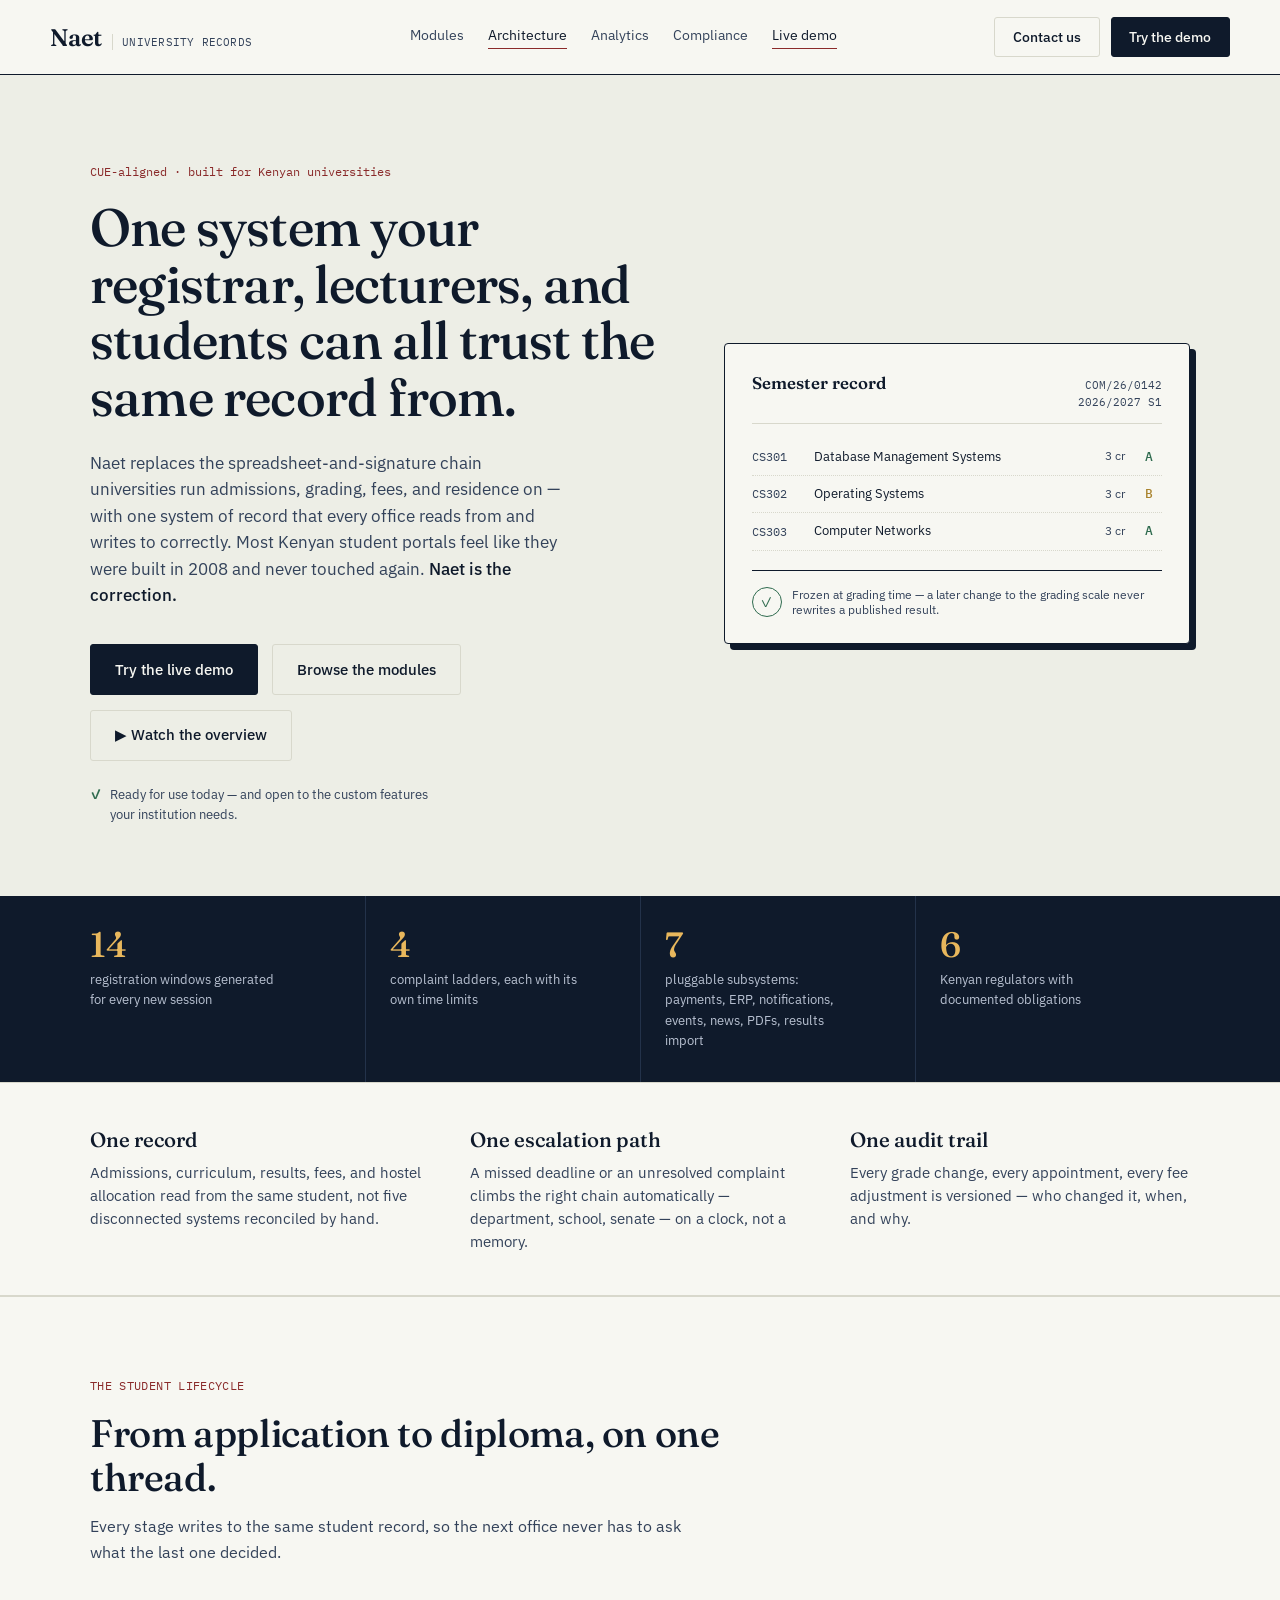
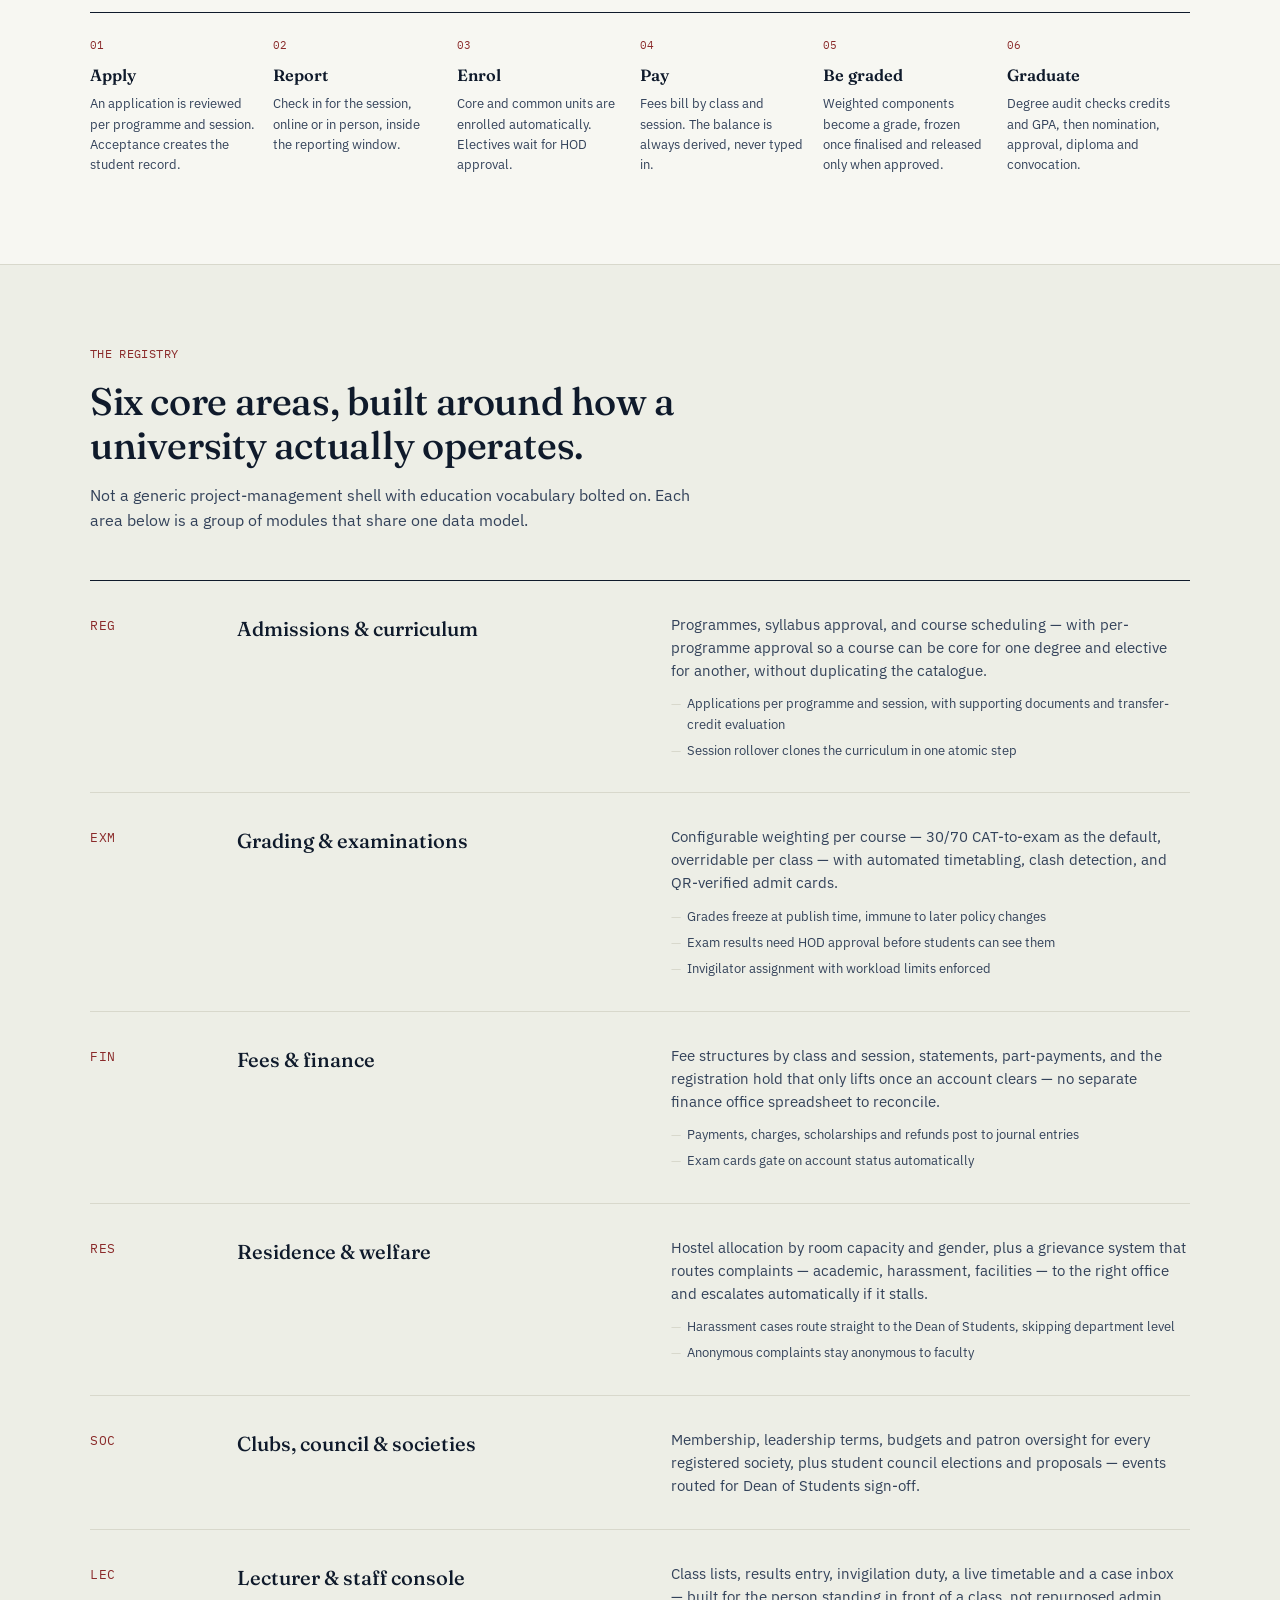
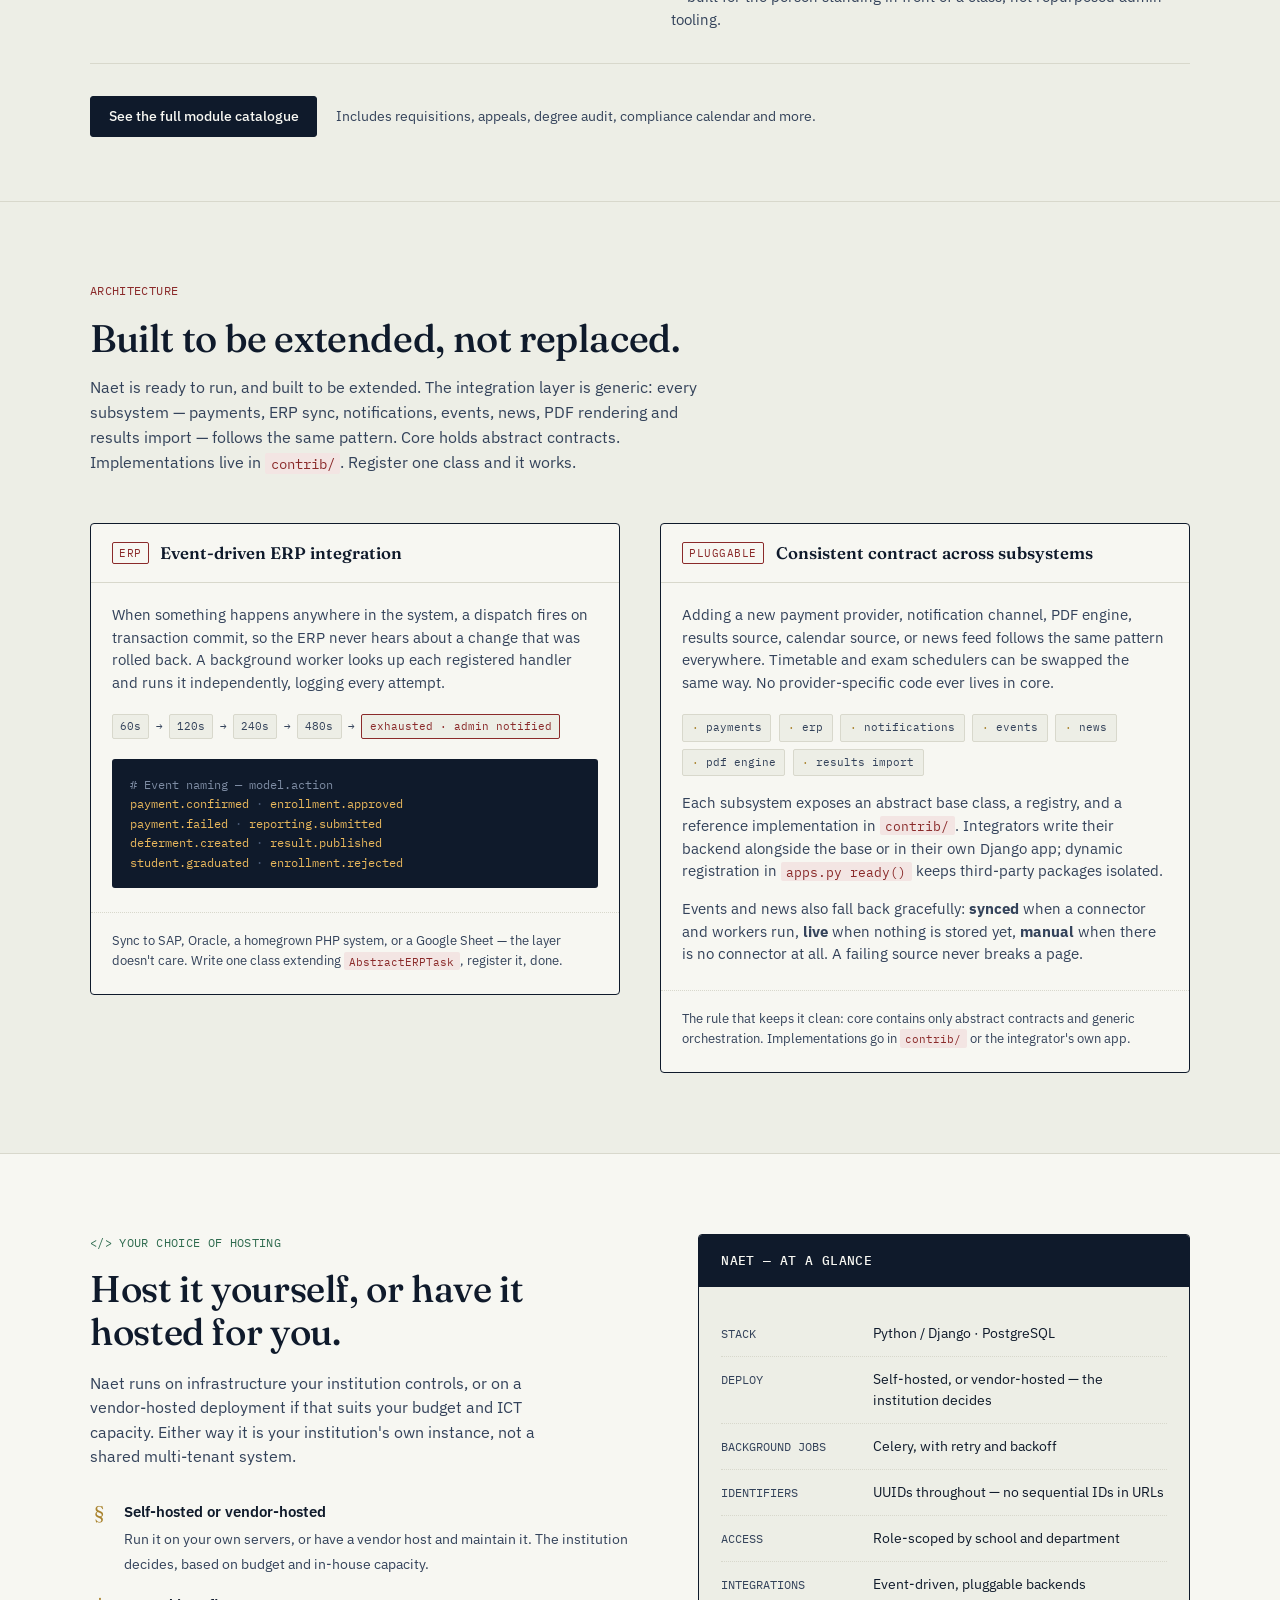
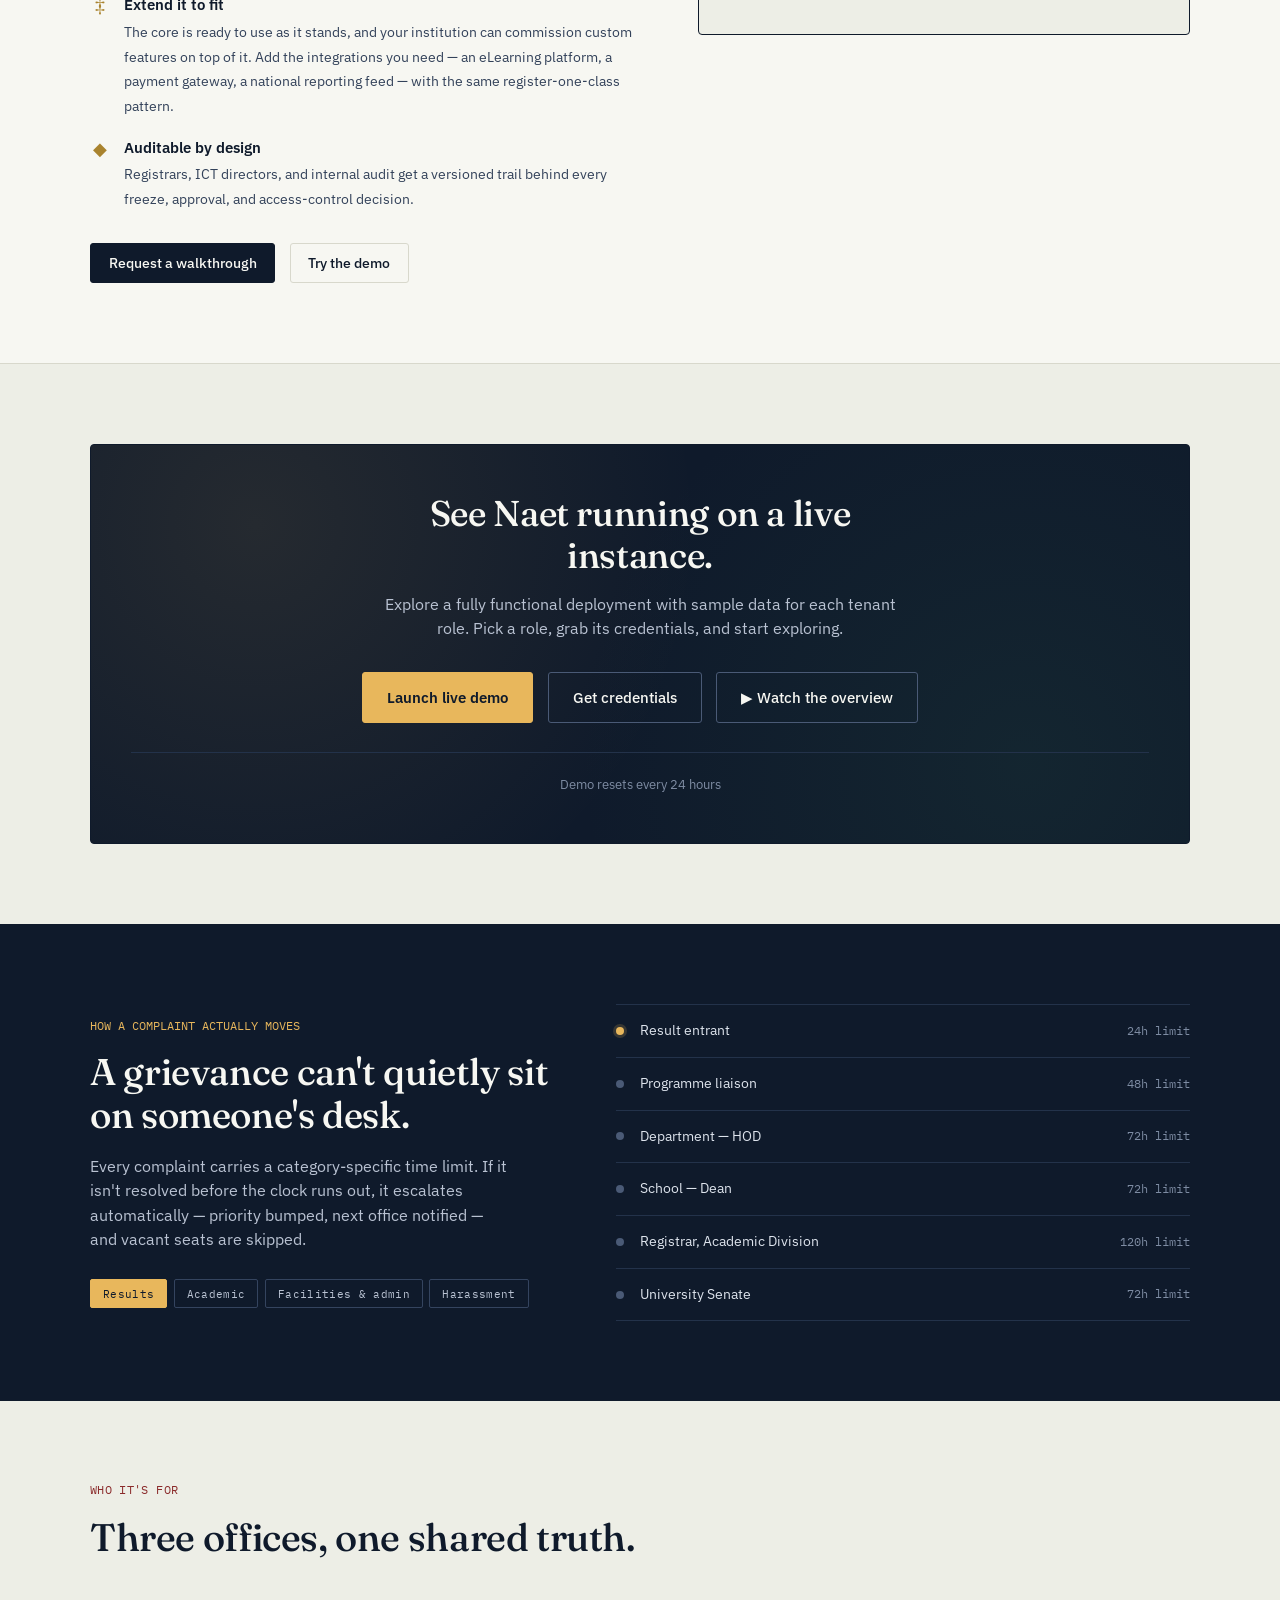
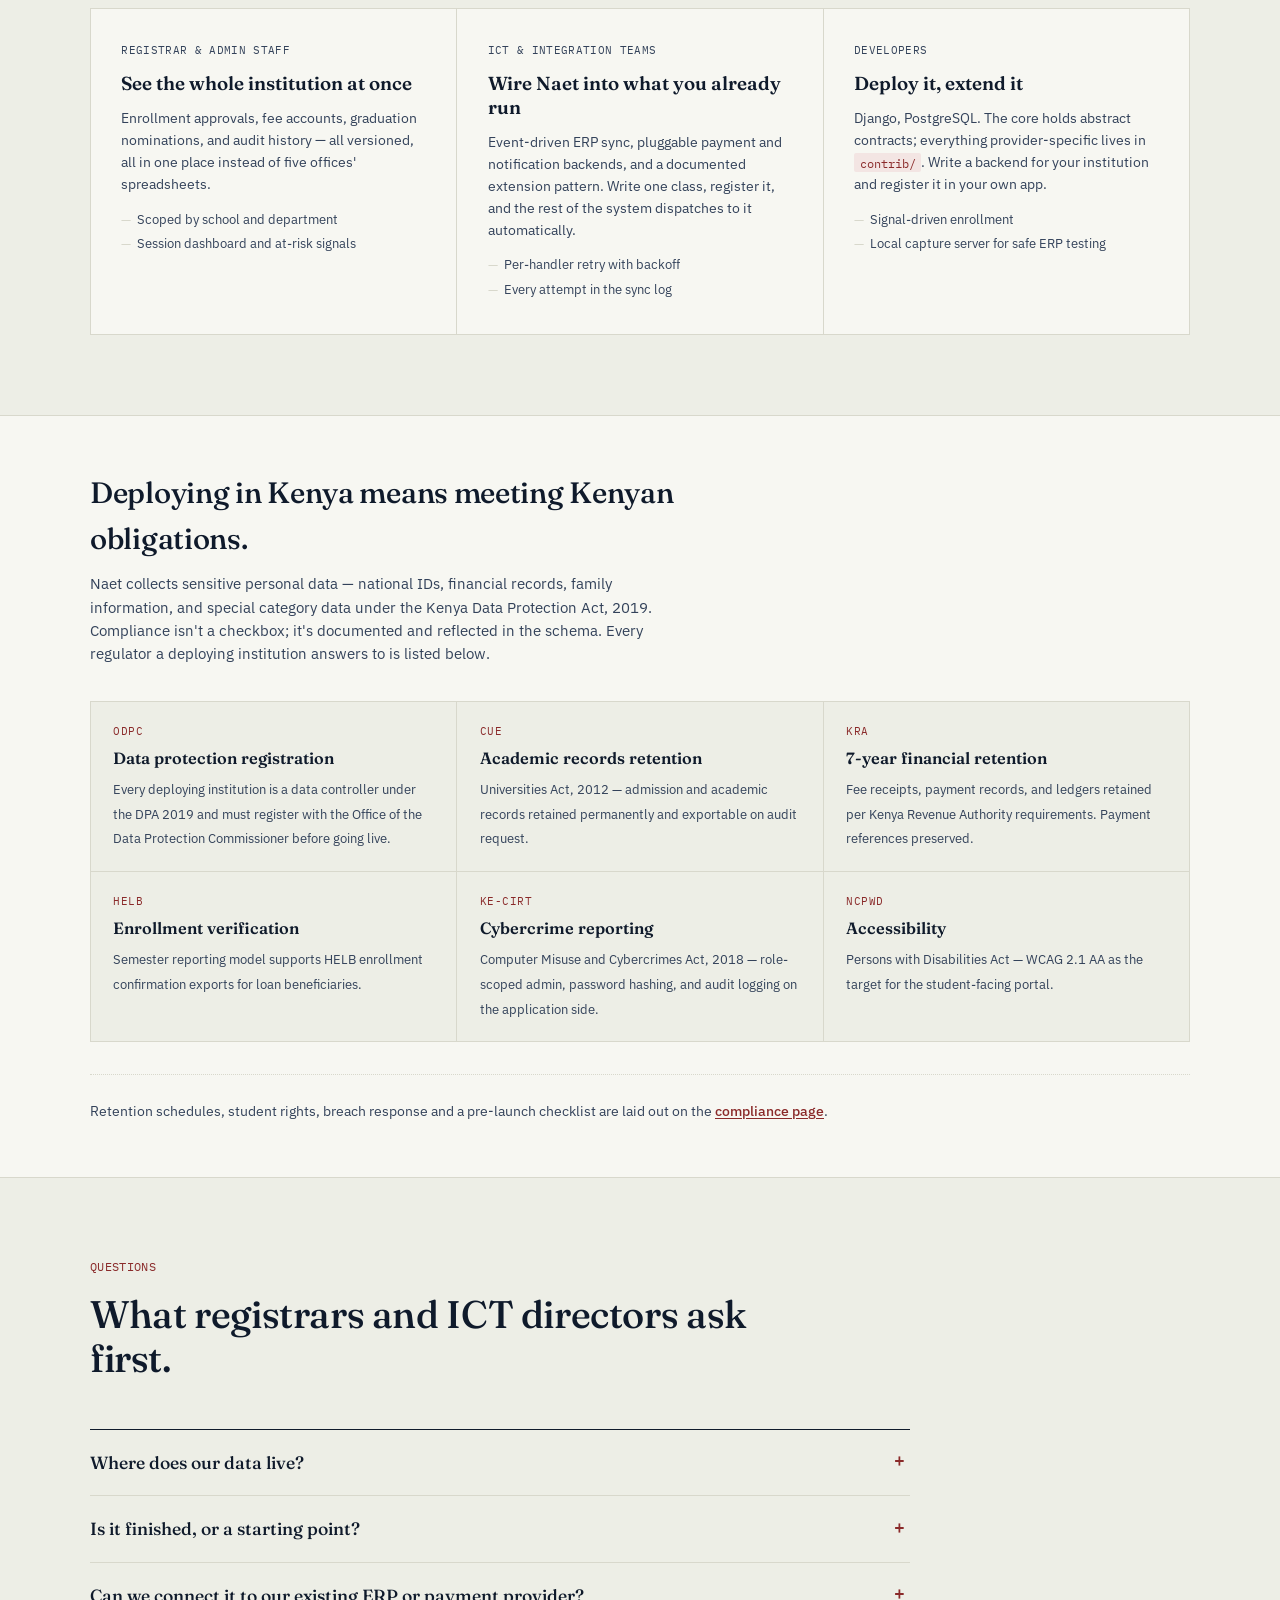
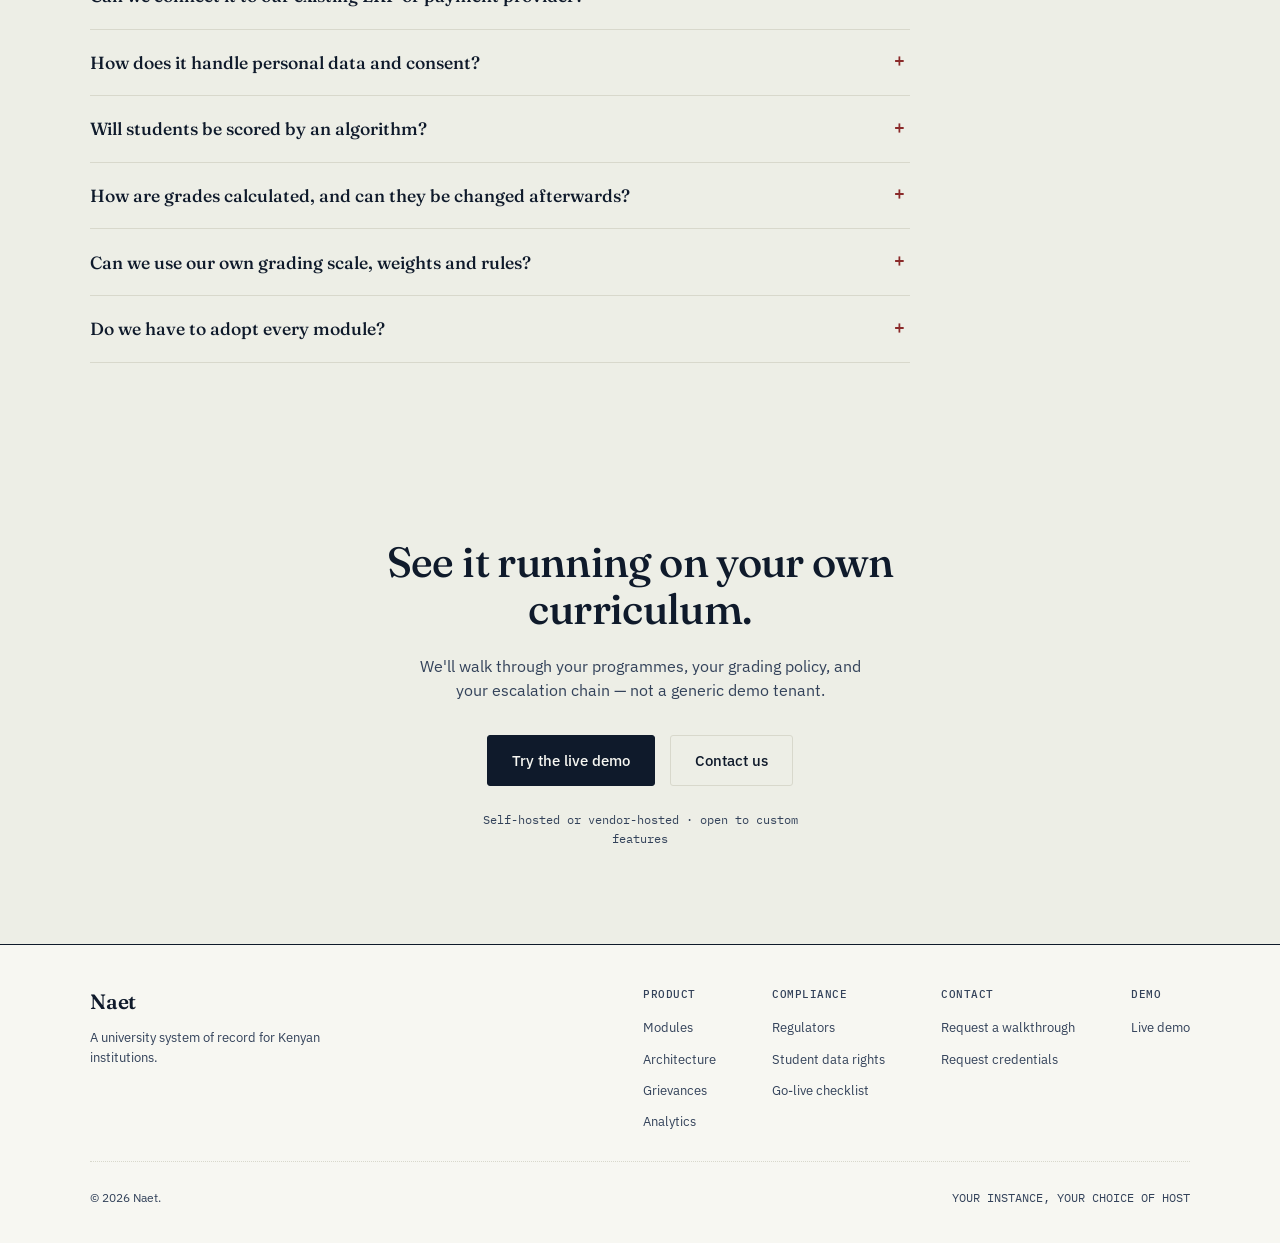
==== commit ffbf947c: "improvements" ====
--- a/index.html
+++ b/index.html
@@ -1114,7 +1114,6 @@
         var note = cfg.note || "Demo resets every 24 hours";
         var credUrl = cfg.credentialsUrl || "";
         var btn = $("demo-request-btn");
-        var reqNote = $("demo-request-note");
 
         if (credUrl) {
           btn.href = credUrl;
@@ -1122,15 +1121,6 @@
           btn.rel = "noopener";
           btn.removeAttribute("data-contact-topic");
           btn.textContent = cfg.credentialsLabel || "Get credentials";
-          var span = reqNote.querySelector("span");
-          span.textContent = "Demo credentials for each role are published ";
-          var a = document.createElement("a");
-          a.href = credUrl;
-          a.target = "_blank";
-          a.rel = "noopener";
-          a.textContent = "here";
-          span.appendChild(a);
-          span.appendChild(document.createTextNode("."));
         }
 
         if (!creds.length) {
--- a/styles.css
+++ b/styles.css
@@ -2063,3 +2063,37 @@
     background: #fff;
   }
 }
+
+.wa-float {
+  position: fixed;
+  right: 1rem;
+  bottom: 1rem;
+  z-index: 50;
+  display: inline-flex;
+  align-items: center;
+  gap: 0.5rem;
+  padding: 0.75rem 1rem;
+  border-radius: 999px;
+  background: #25d366;
+  color: #fff;
+  font:
+    600 0.9rem "IBM Plex Sans",
+    sans-serif;
+  text-decoration: none;
+  box-shadow: 0 4px 14px rgba(0, 0, 0, 0.25);
+}
+.wa-float:hover {
+  background: #1ebe5a;
+}
+.wa-float:focus-visible {
+  outline: 3px solid #e8b75c;
+  outline-offset: 2px;
+}
+@media (max-width: 600px) {
+  .wa-float span {
+    display: none;
+  } /* icon only on phones */
+  .wa-float {
+    padding: 0.85rem;
+  }
+}
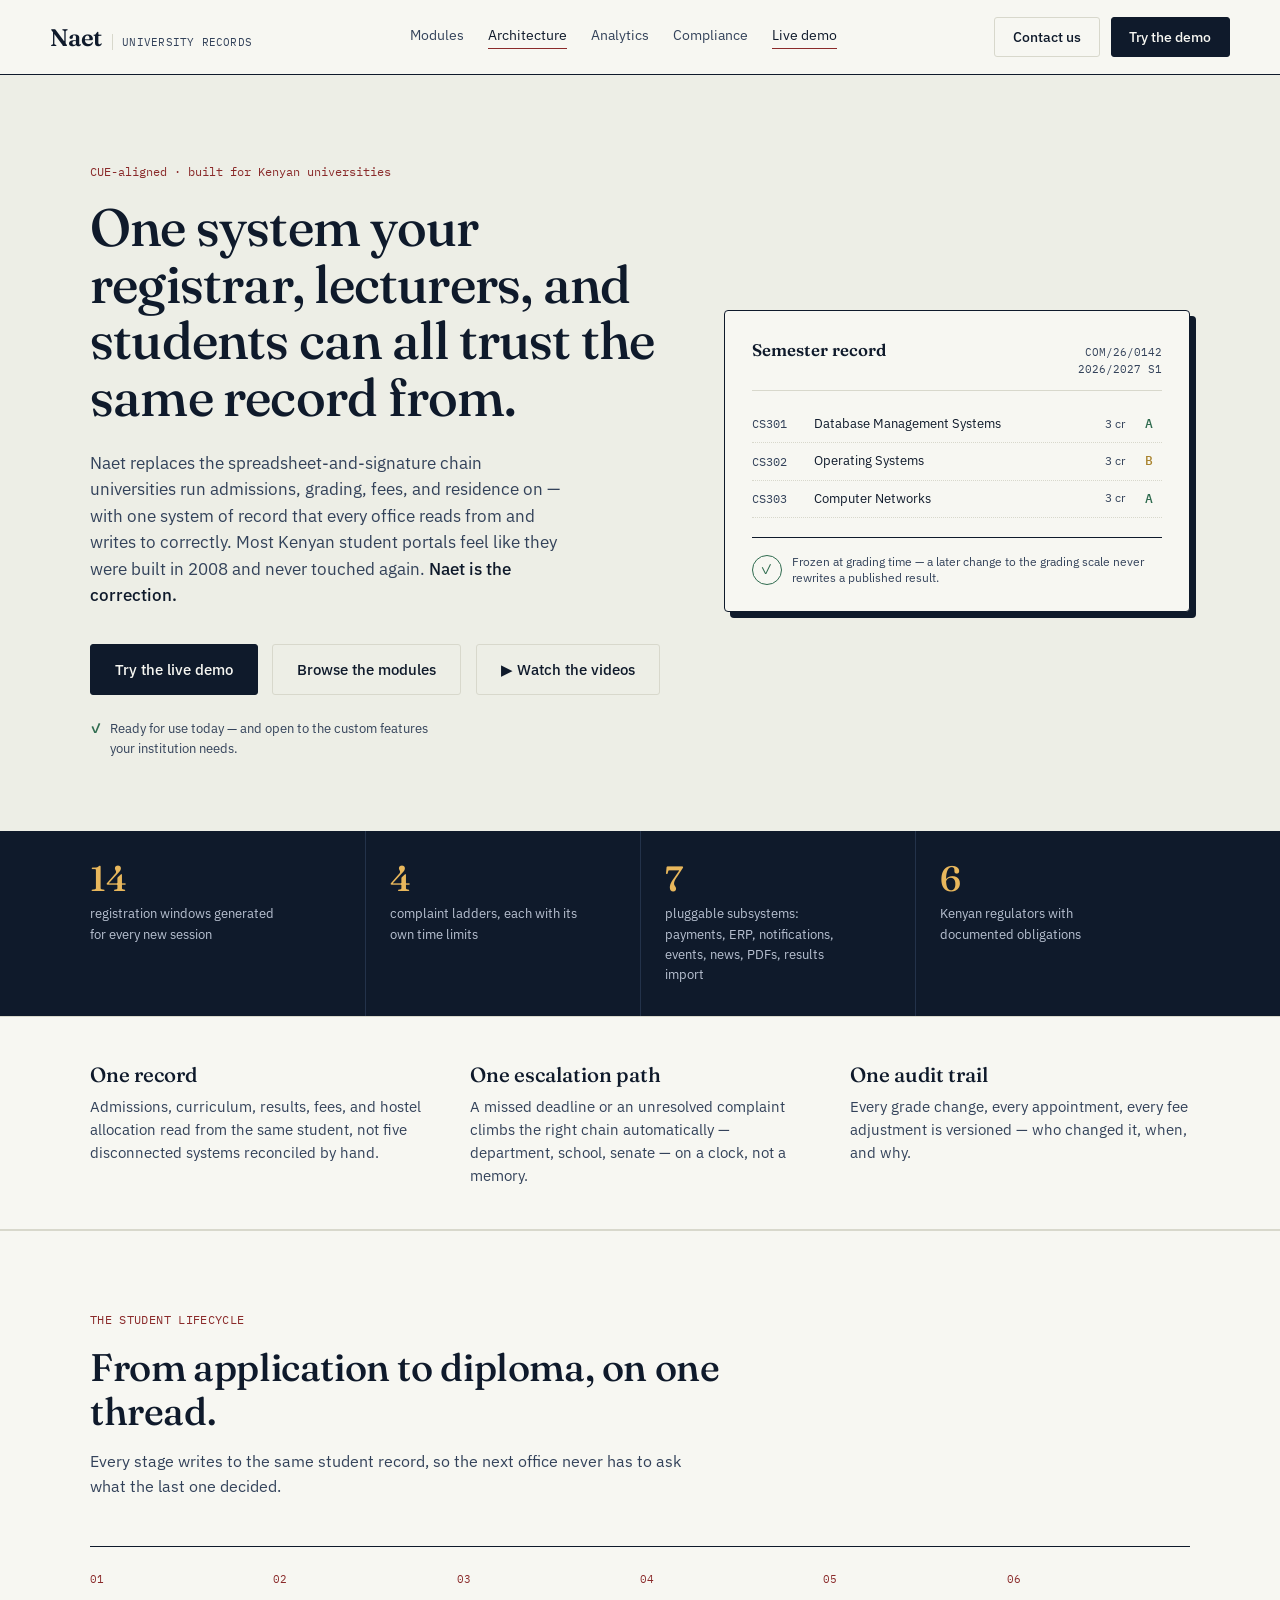
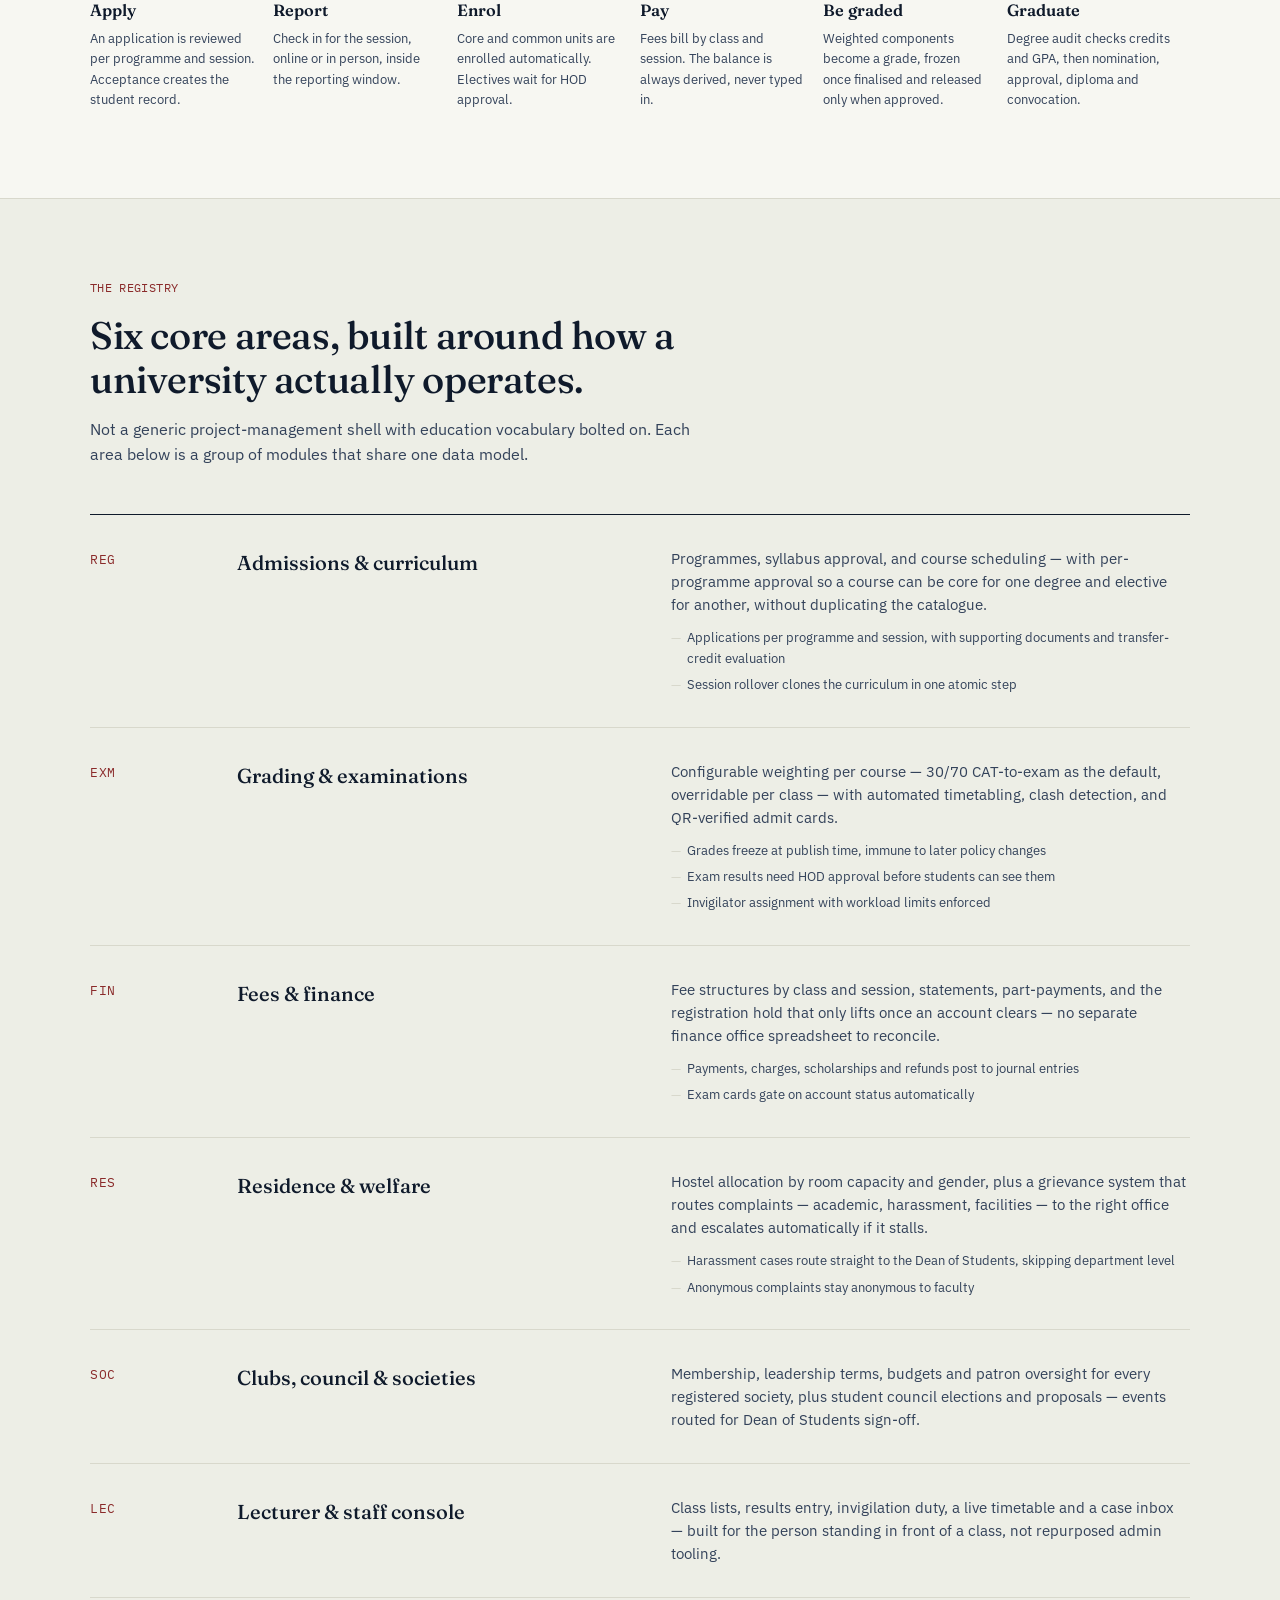
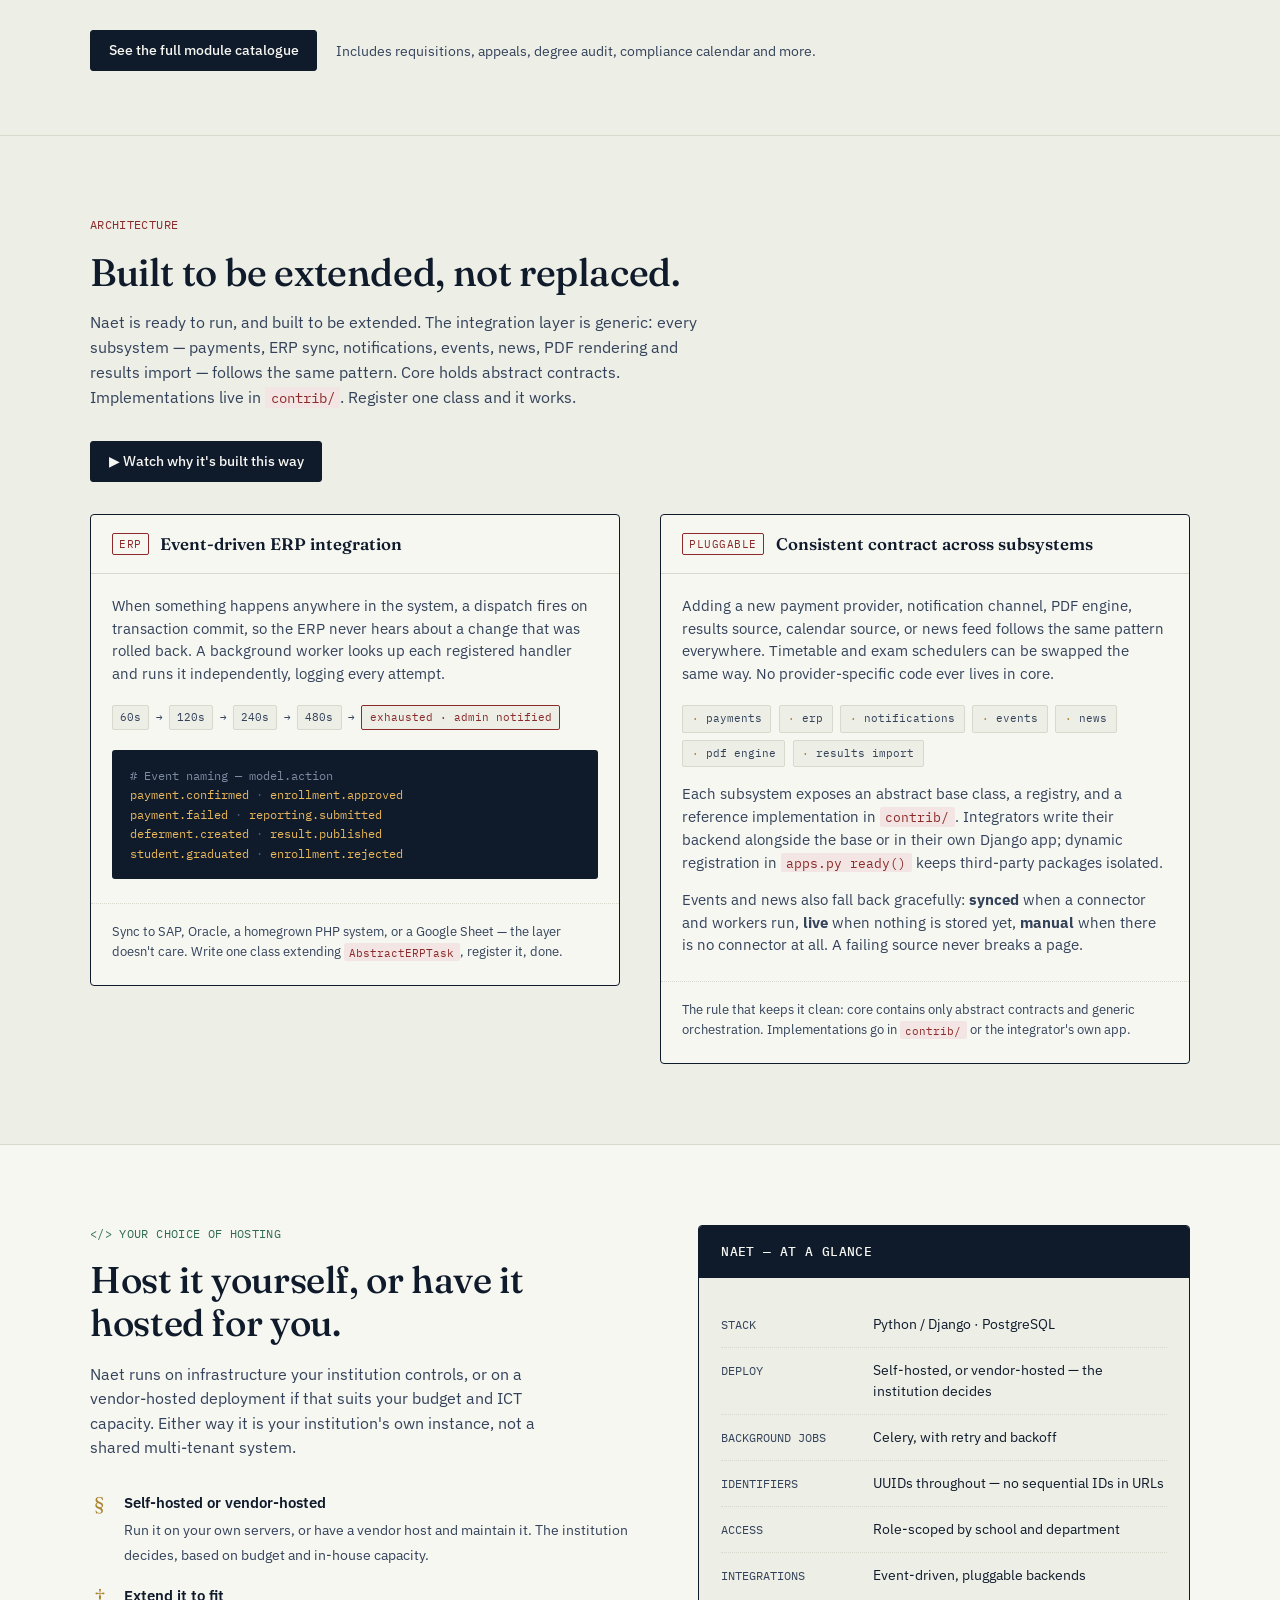
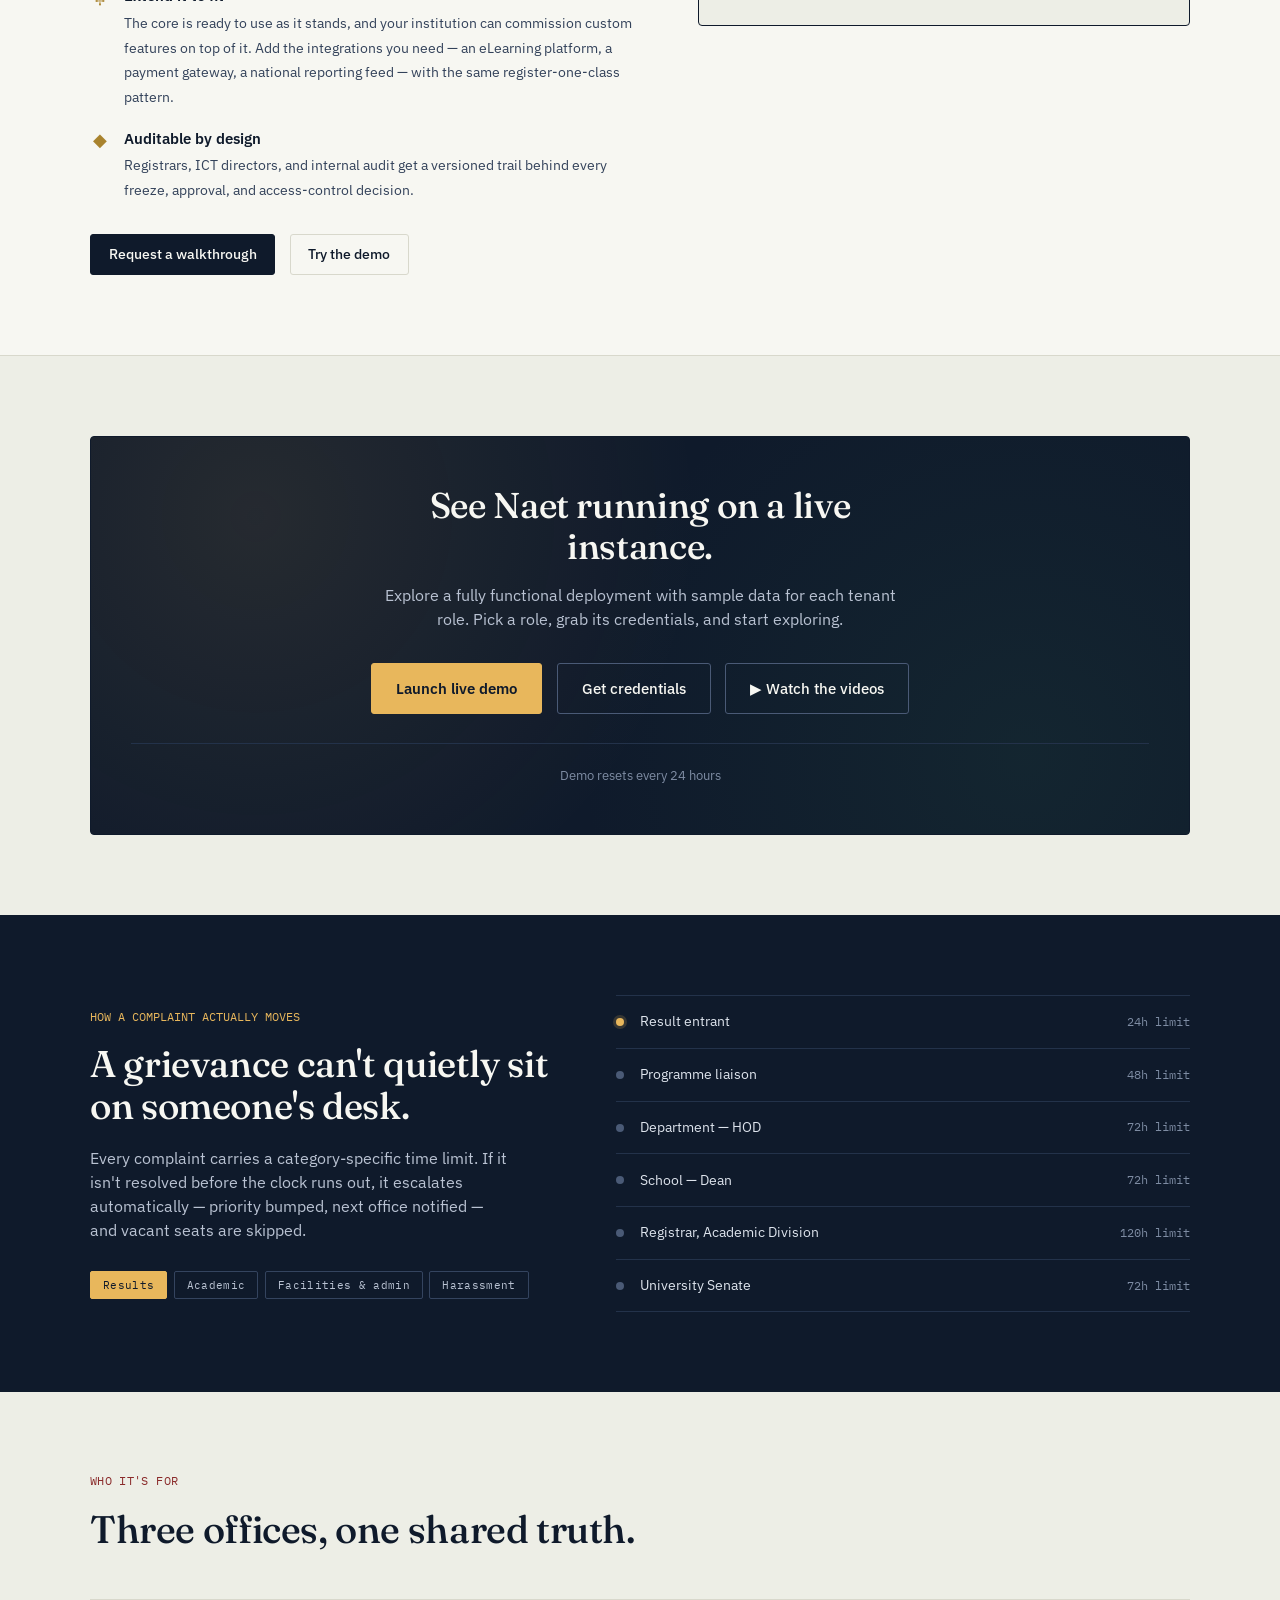
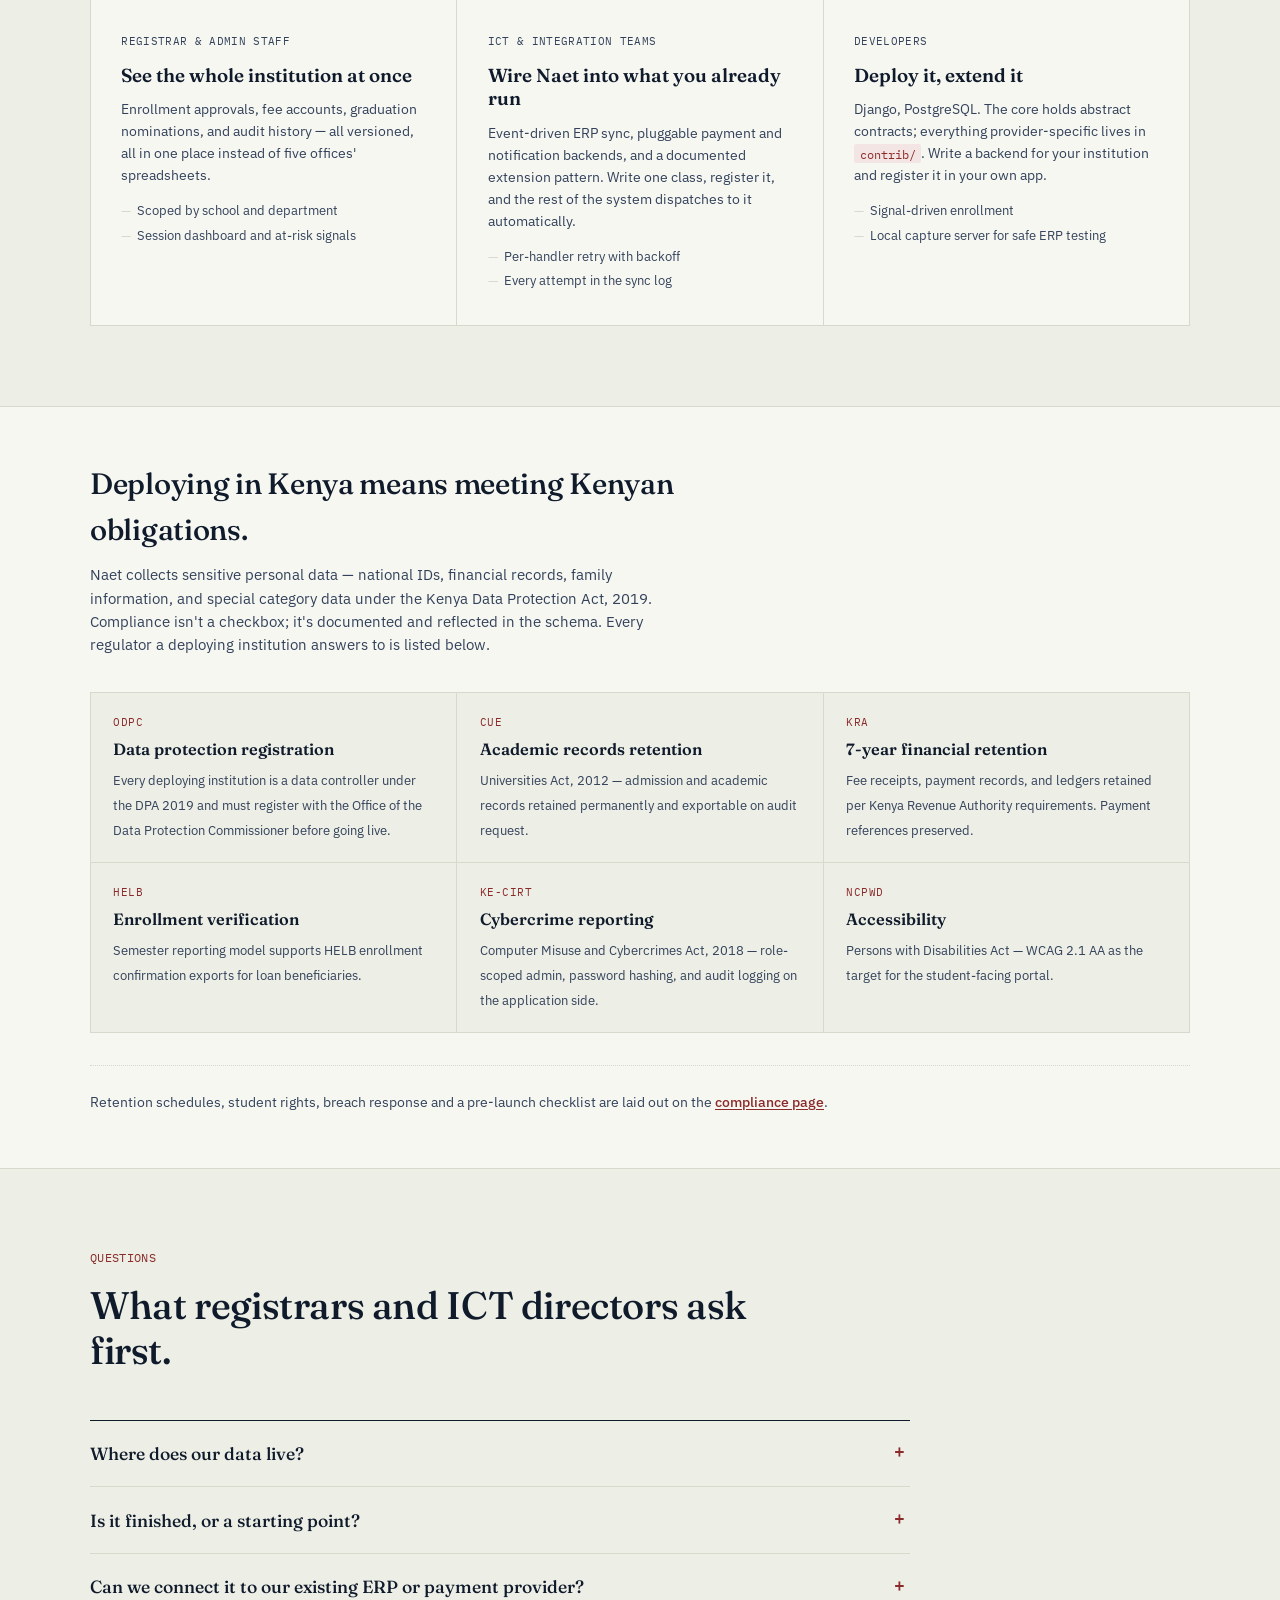
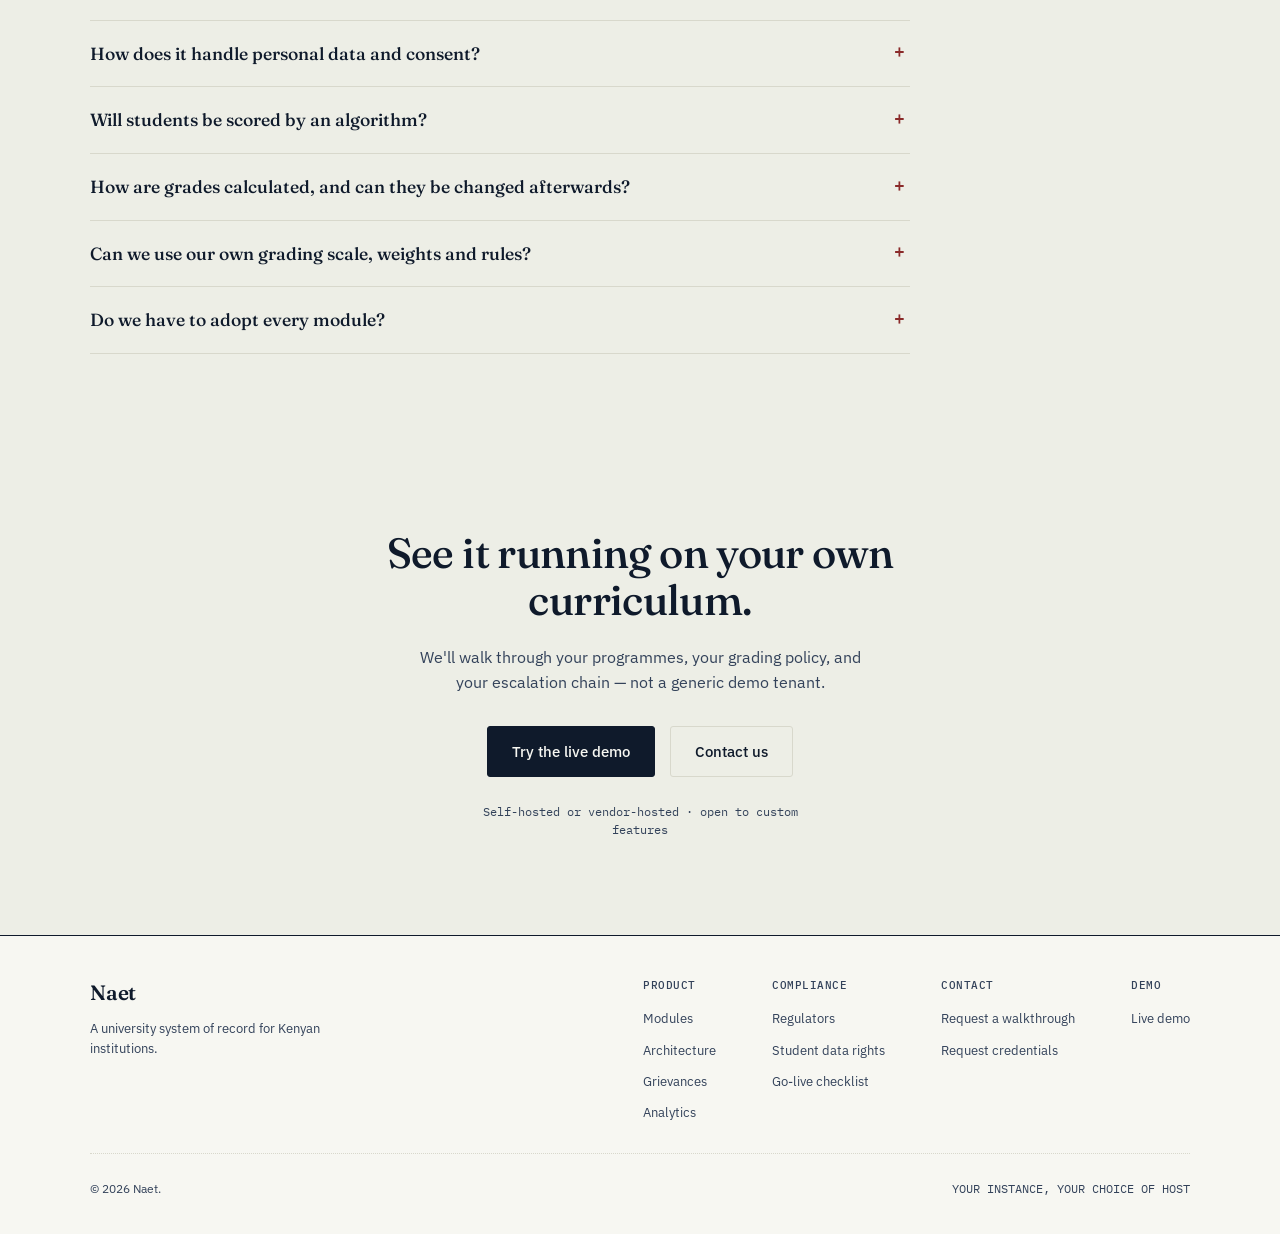
==== commit ee1e735e: "more pizzazz" ====
--- a/index.html
+++ b/index.html
@@ -214,6 +214,16 @@
               never has to ask what the last one decided.
             </p>
           </div>
+          <!-- <p style="margin-bottom: 2rem">
+            <a
+              href="#video-overview"
+              class="btn btn--ghost"
+              data-video-trigger
+              data-video-id="overview"
+              hidden
+              >▶ Watch the lifecycle overview</a
+            >
+          </p> -->
           <ol class="journey__track">
             <li class="journey__step">
               <h3>Apply</h3>
@@ -407,6 +417,16 @@
               and it works.
             </p>
           </div>
+          <p style="margin-top: -1rem; margin-bottom: 2rem">
+            <a
+              href="#video-architecture"
+              class="btn btn--dark"
+              data-video-trigger
+              data-video-id="architecture"
+              hidden
+              >▶ Watch why it's built this way</a
+            >
+          </p>
 
           <div class="arch-grid">
             <div class="arch-card">
--- a/styles.css
+++ b/styles.css
@@ -2097,3 +2097,27 @@
     padding: 0.85rem;
   }
 }
+
+.video-dialog__tabs {
+  display: flex;
+  flex-wrap: wrap;
+  gap: 0.5rem;
+  padding: 0.75rem 1.25rem;
+}
+.video-dialog__tabs button {
+  font: inherit;
+  font-size: 0.875rem;
+  padding: 0.4rem 0.9rem;
+  border: 1px solid currentColor;
+  border-radius: 999px;
+  background: transparent;
+  color: inherit;
+  cursor: pointer;
+  opacity: 0.7;
+}
+.video-dialog__tabs button[aria-pressed="true"] {
+  background: #0f1a2b;
+  color: #e8b75c;
+  border-color: #0f1a2b;
+  opacity: 1;
+}
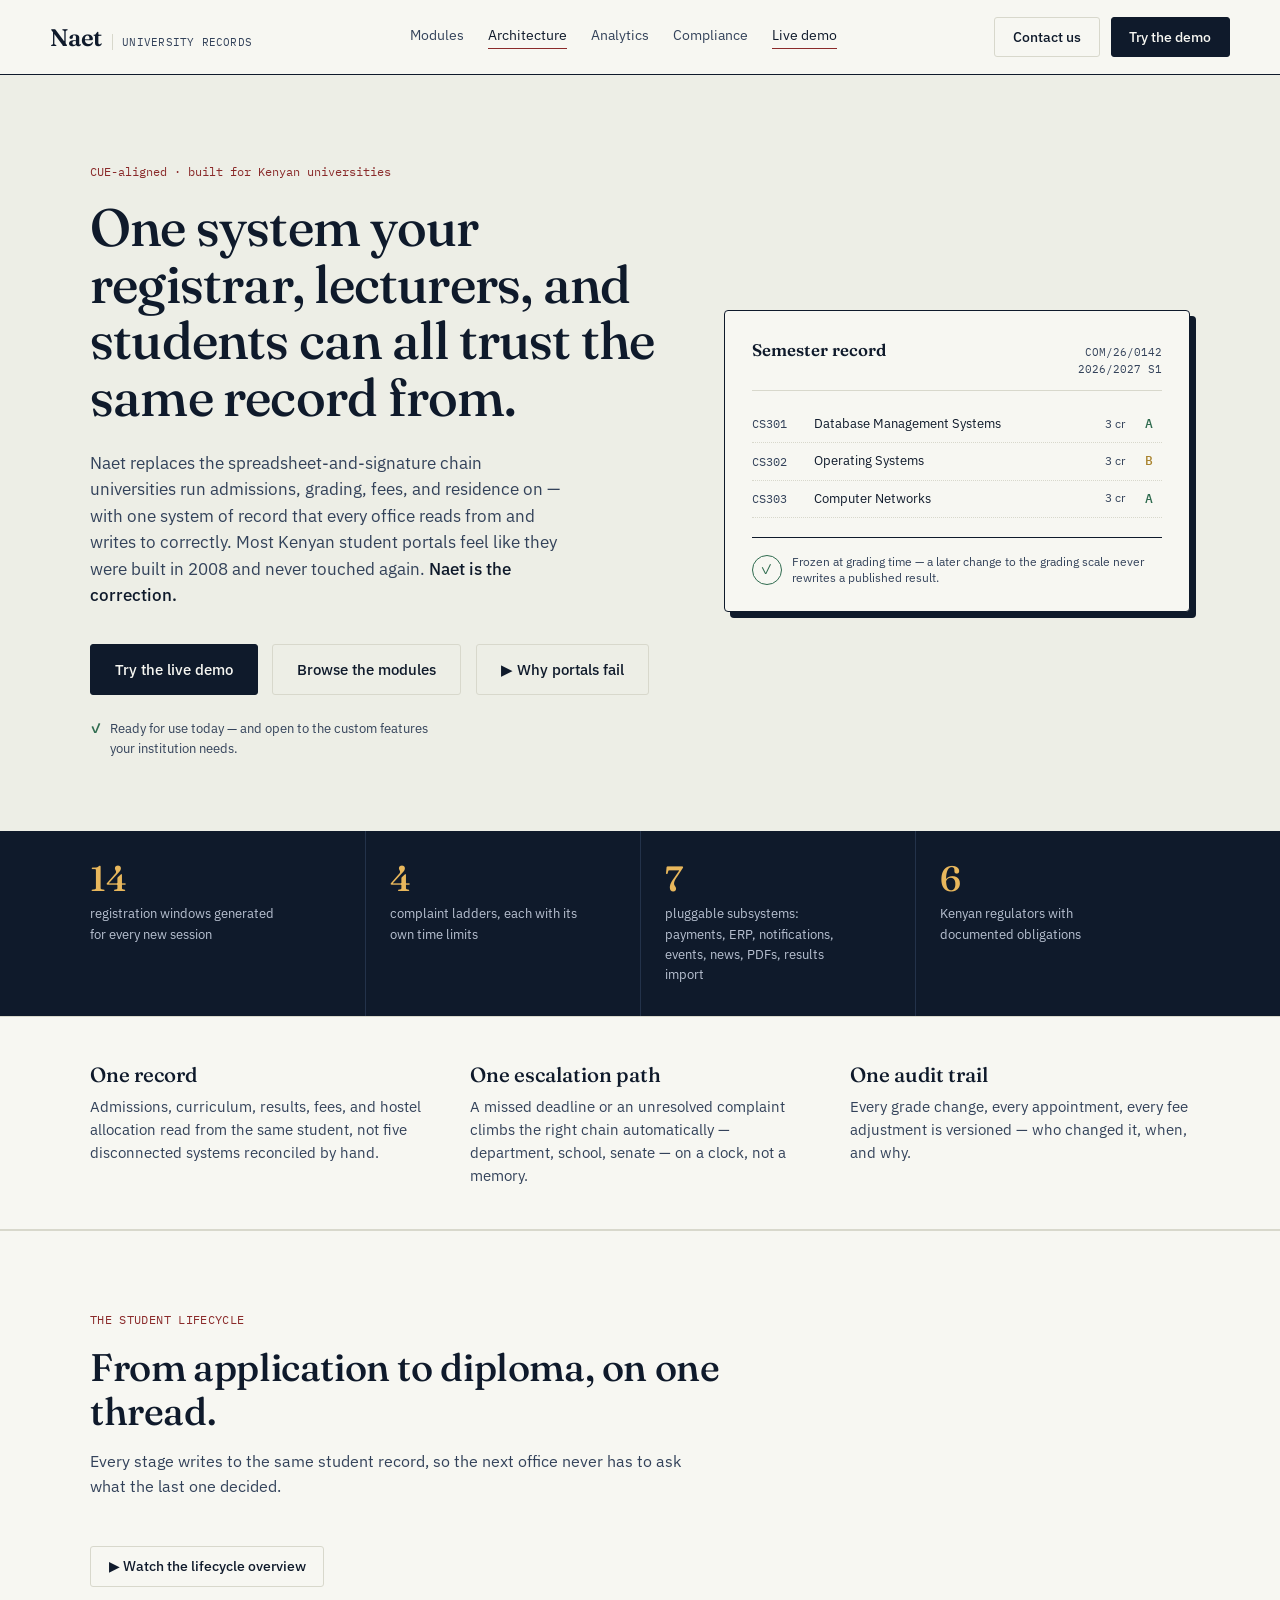
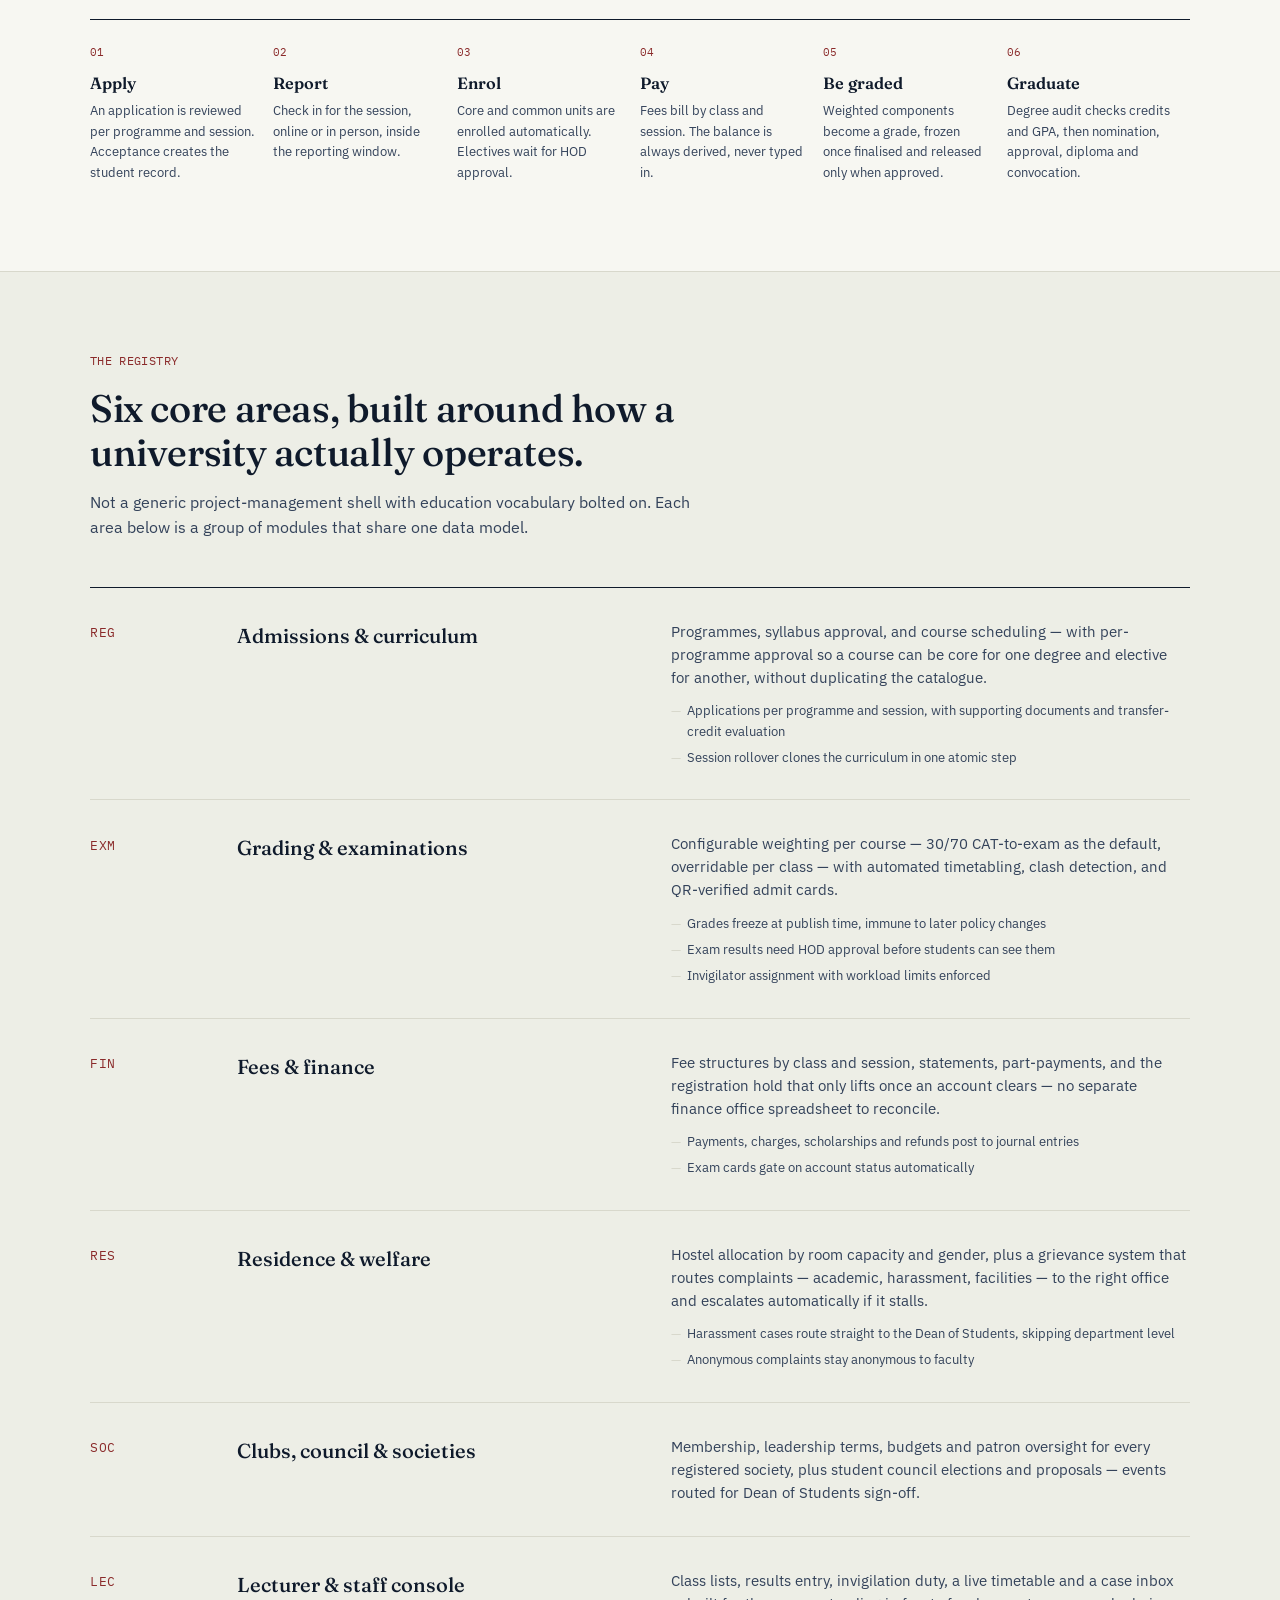
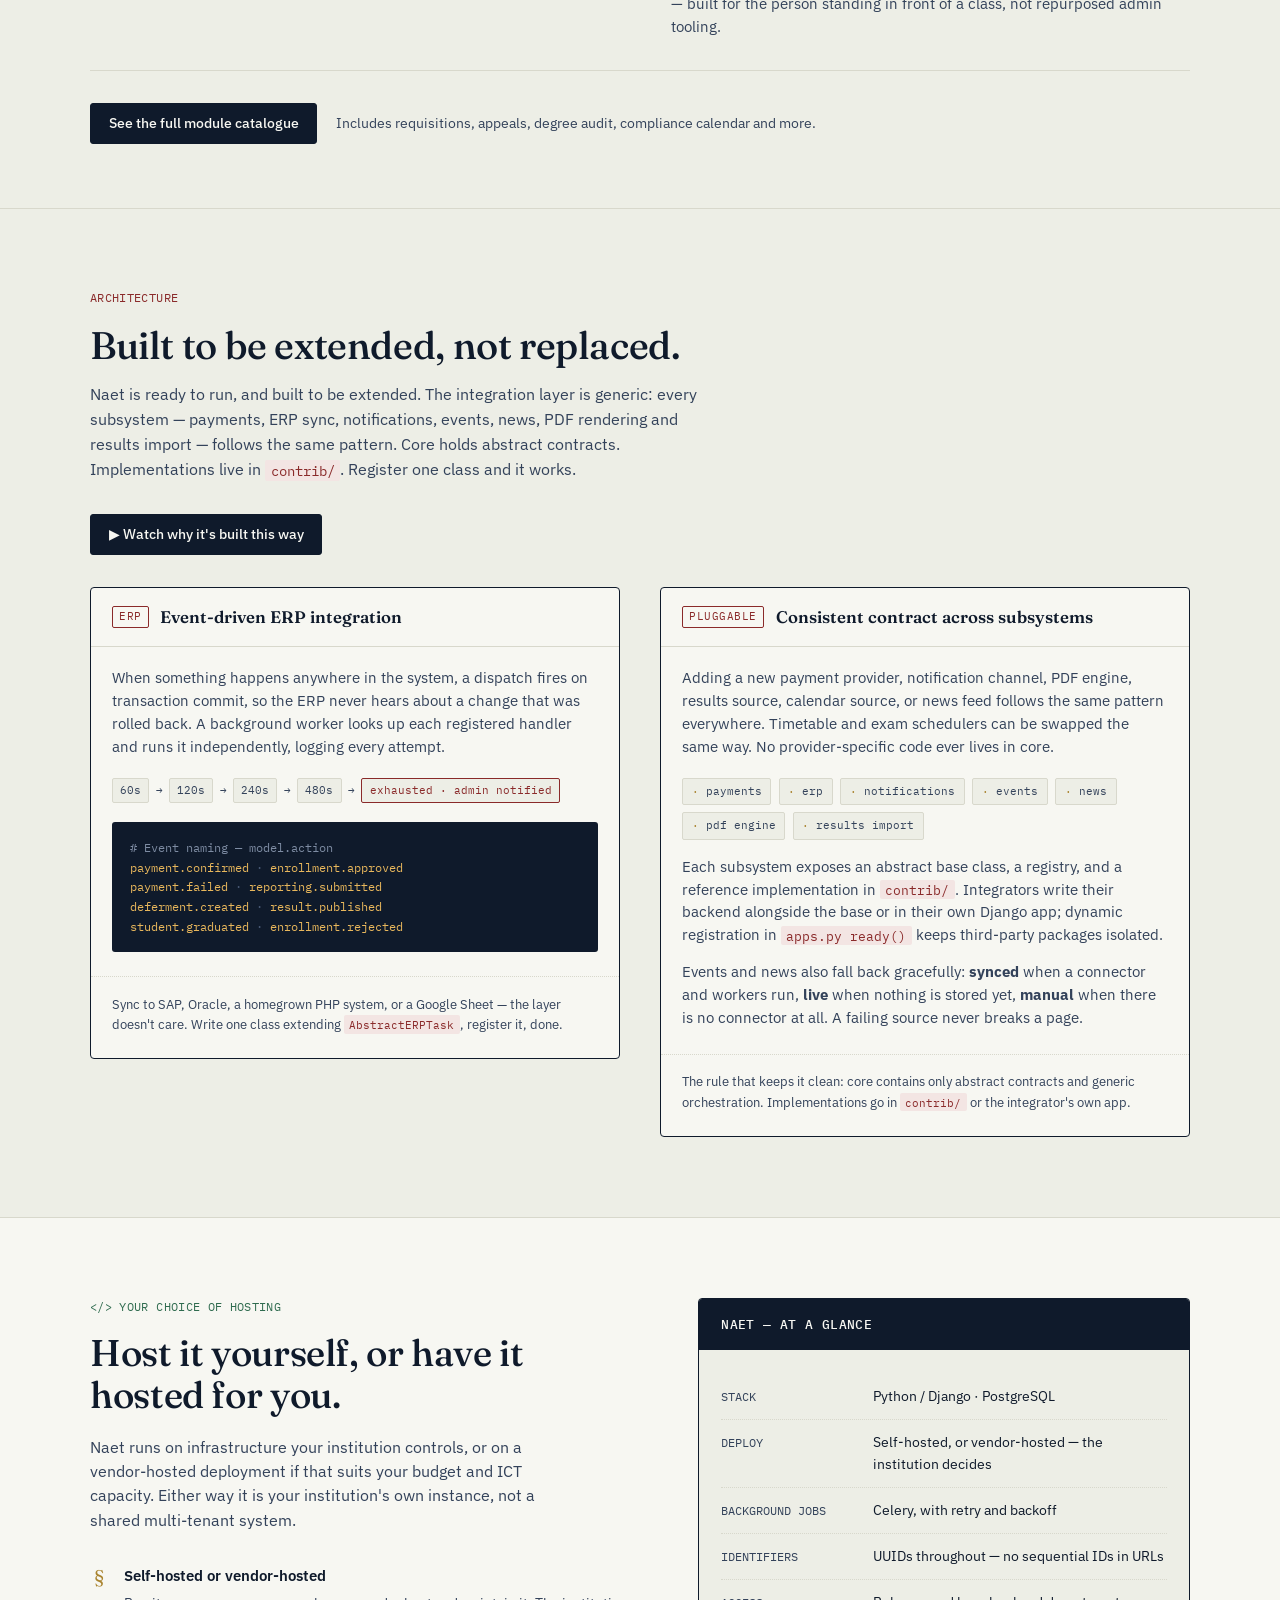
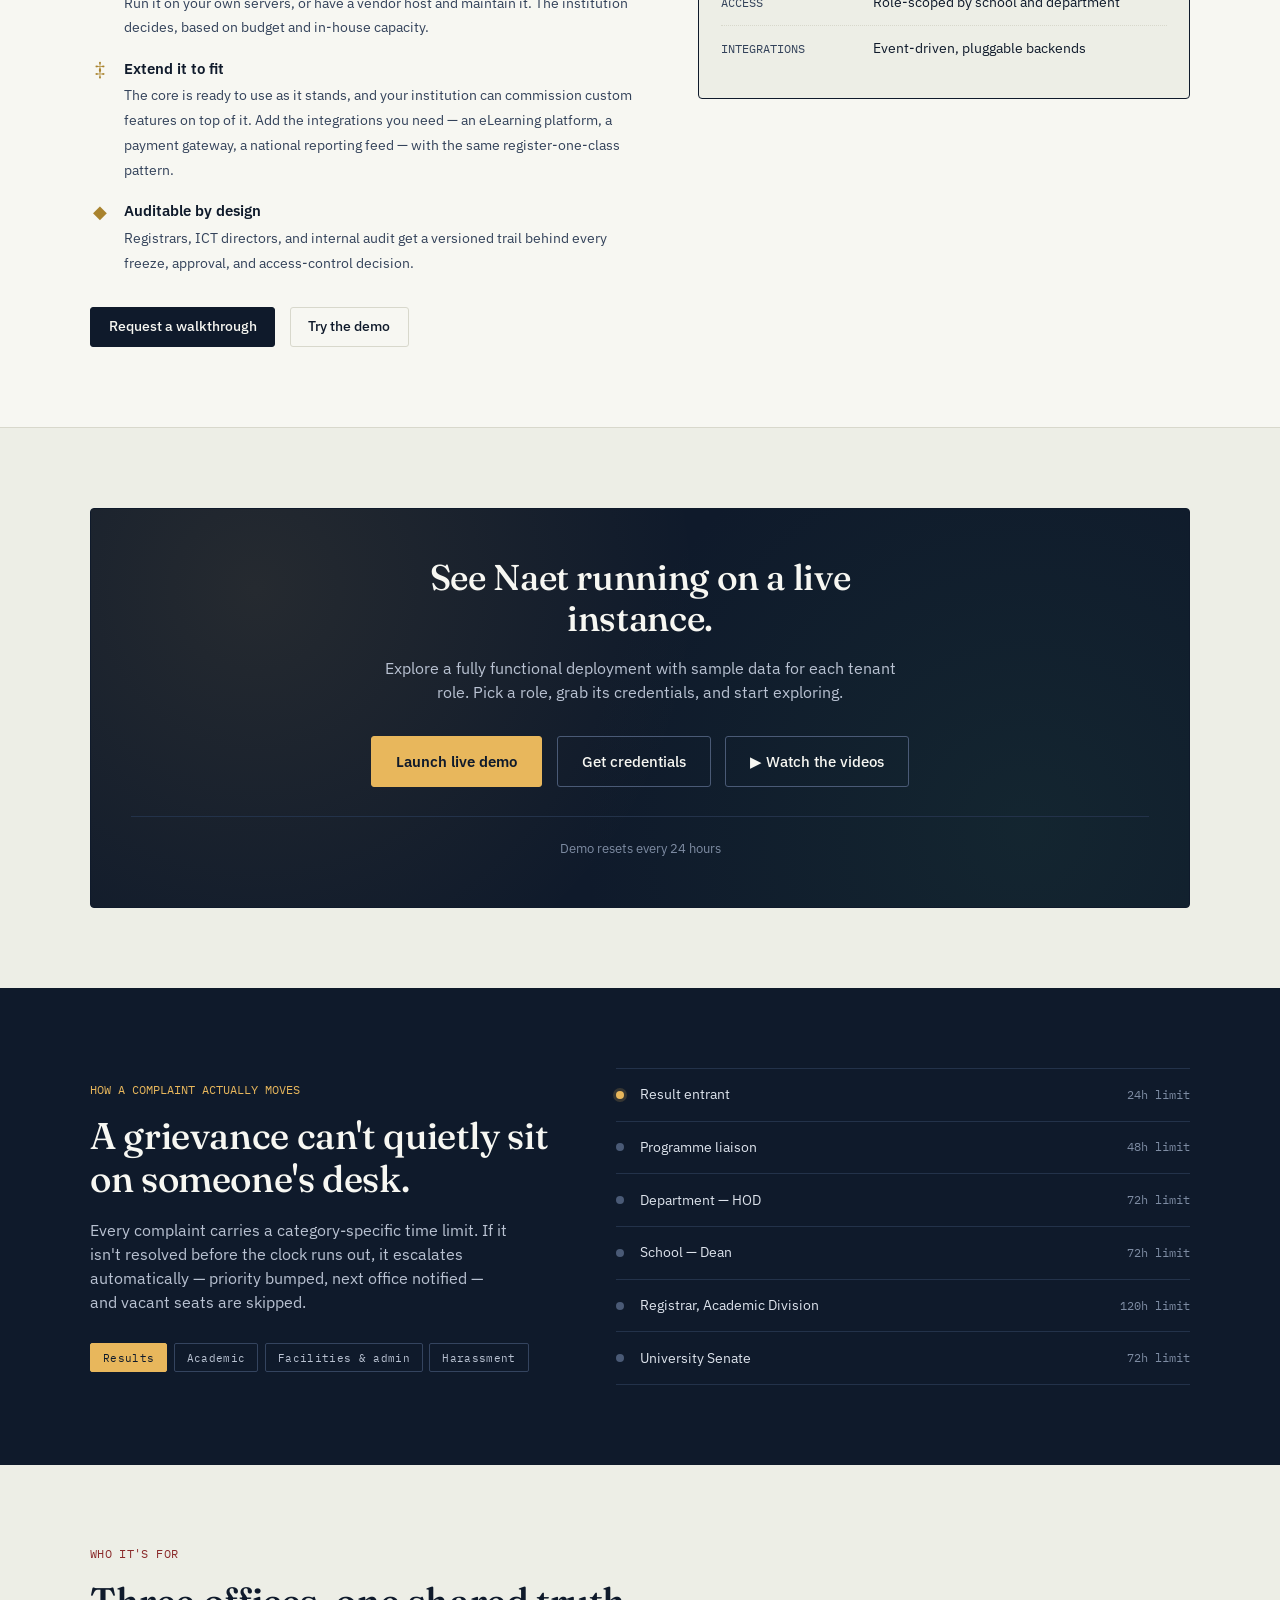
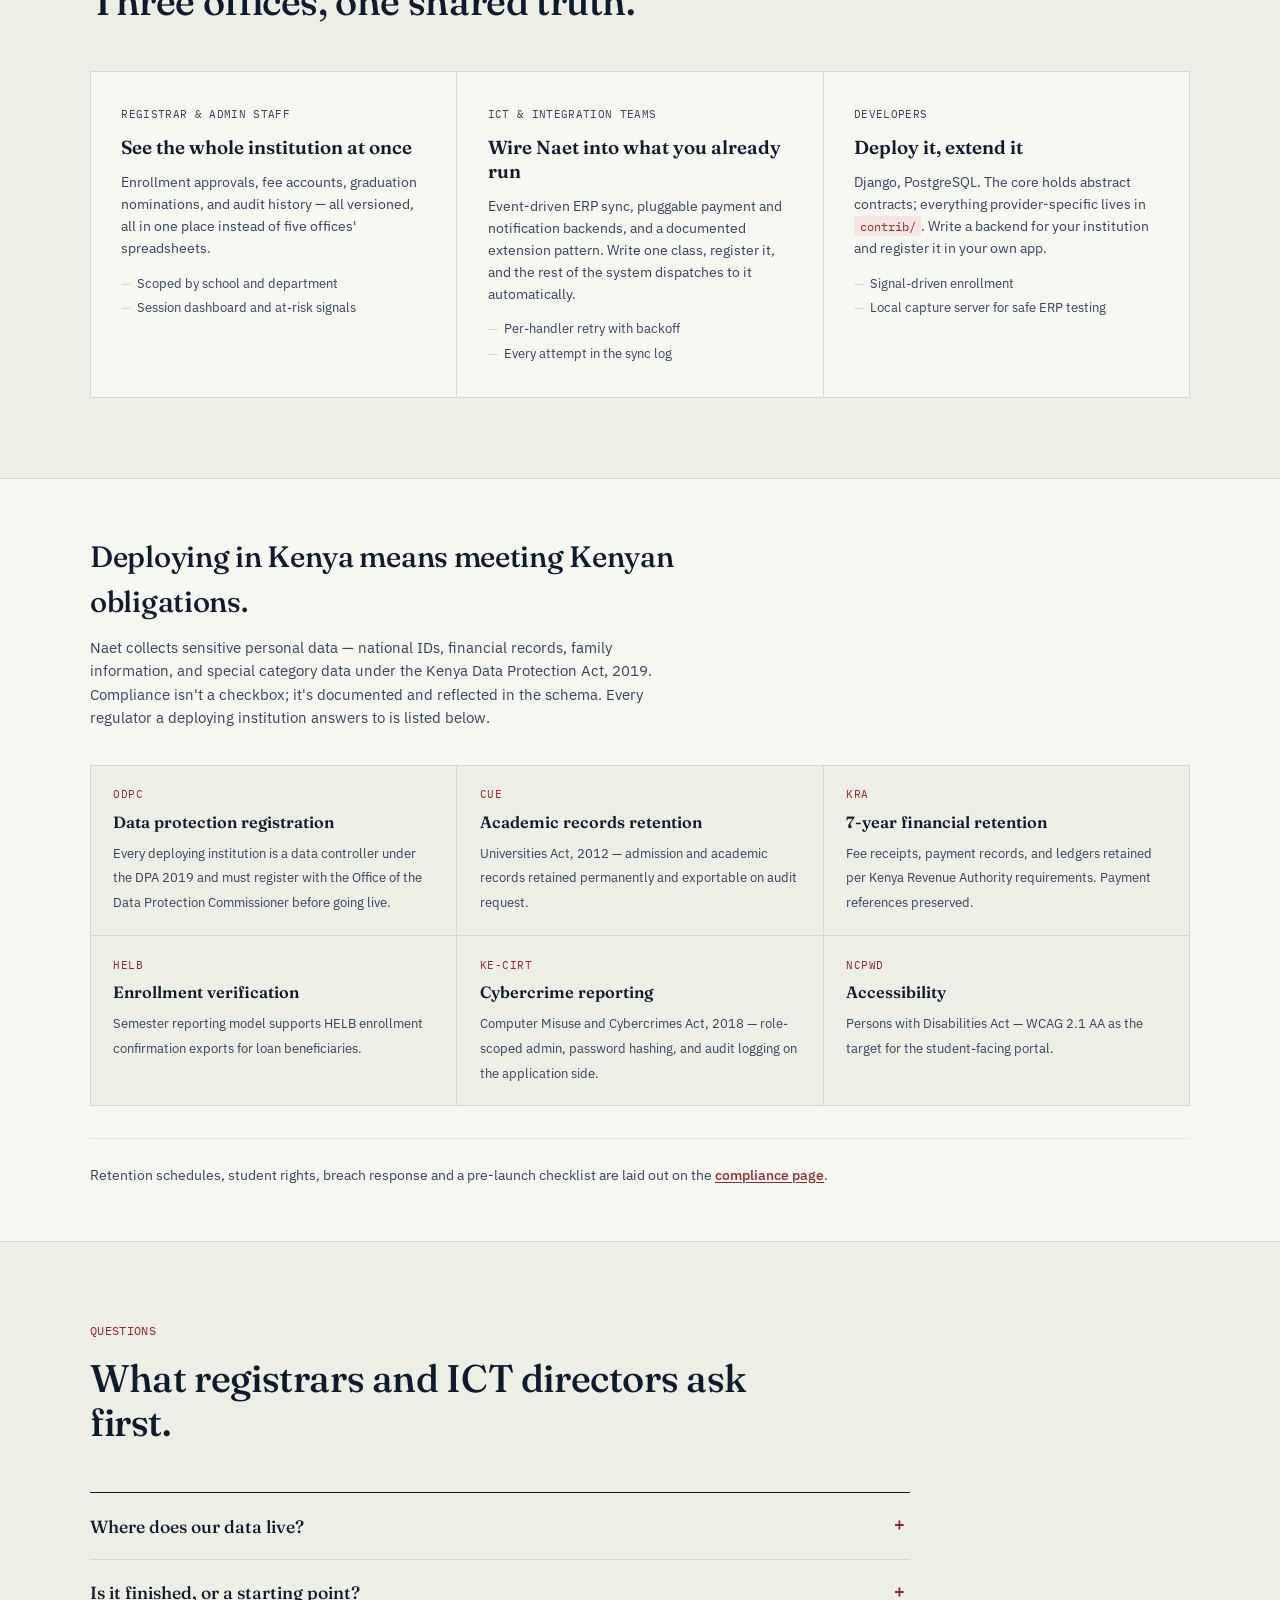
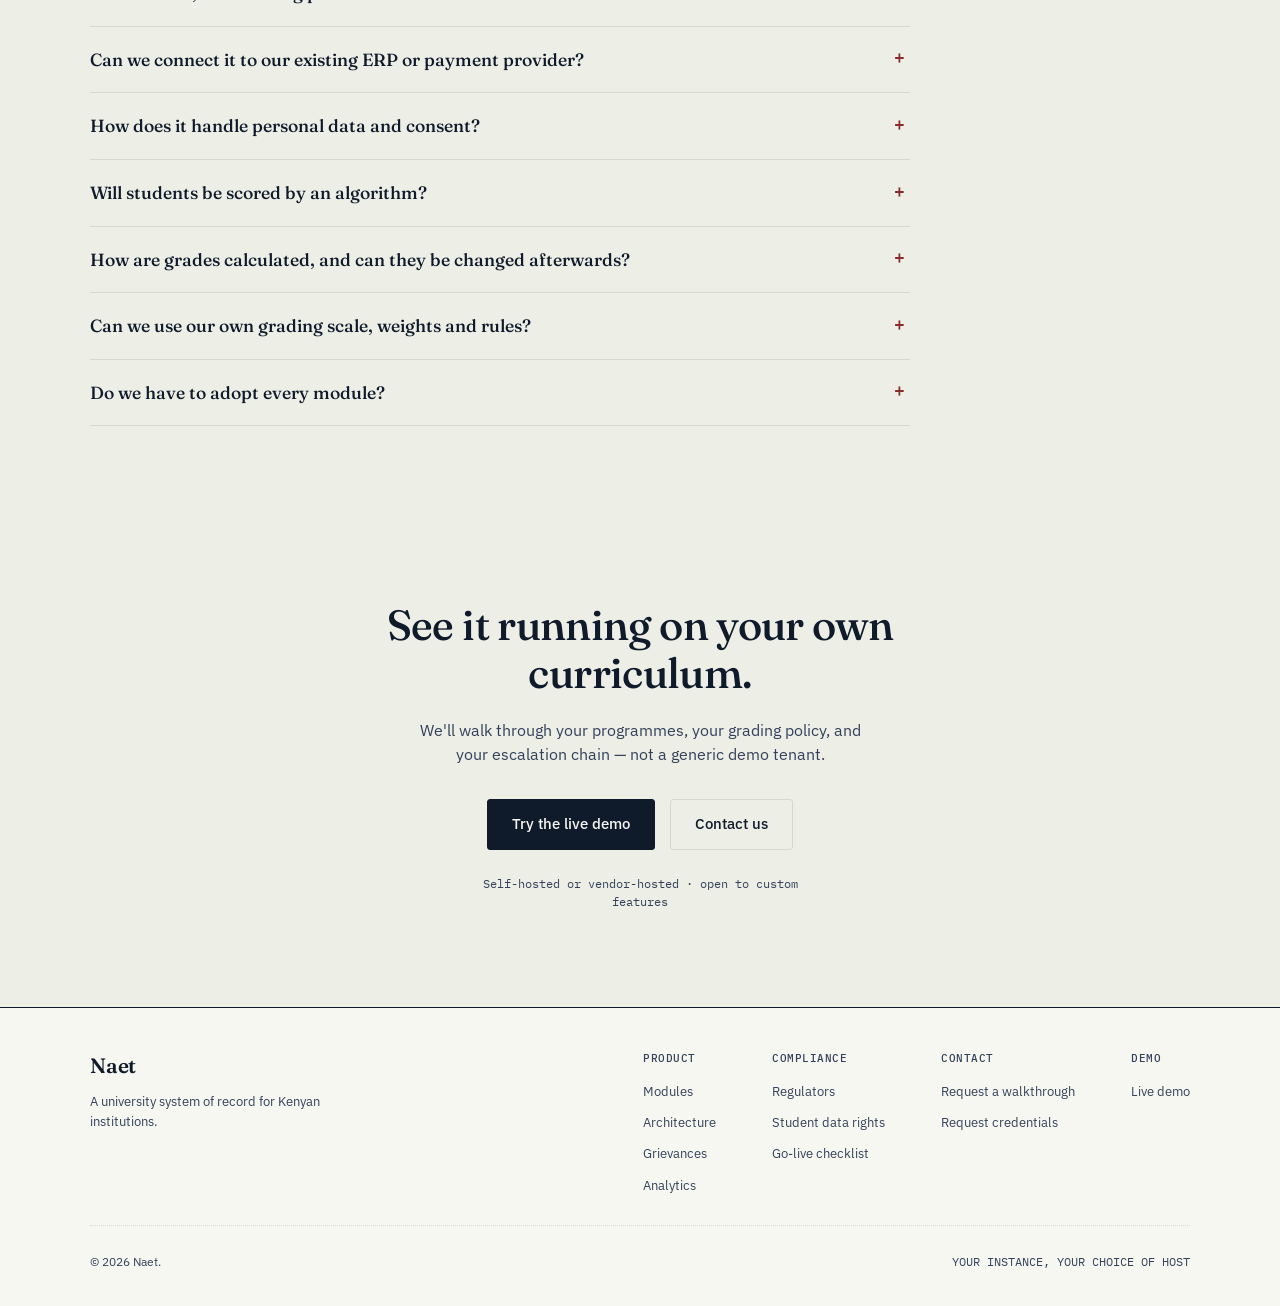
==== commit 9f718045: "message" ====
--- a/index.html
+++ b/index.html
@@ -104,9 +104,10 @@
               <a
                 href="#video"
                 class="btn btn--ghost btn--large"
+                data-video-id="portal"
                 data-video-trigger
                 hidden
-                >▶ Watch the overview</a
+                >▶ Why portals fail</a
               >
             </div>
             <div class="hero__note">
@@ -214,7 +215,7 @@
               never has to ask what the last one decided.
             </p>
           </div>
-          <!-- <p style="margin-bottom: 2rem">
+          <p style="margin-bottom: 2rem">
             <a
               href="#video-overview"
               class="btn btn--ghost"
@@ -223,7 +224,7 @@
               hidden
               >▶ Watch the lifecycle overview</a
             >
-          </p> -->
+          </p>
           <ol class="journey__track">
             <li class="journey__step">
               <h3>Apply</h3>
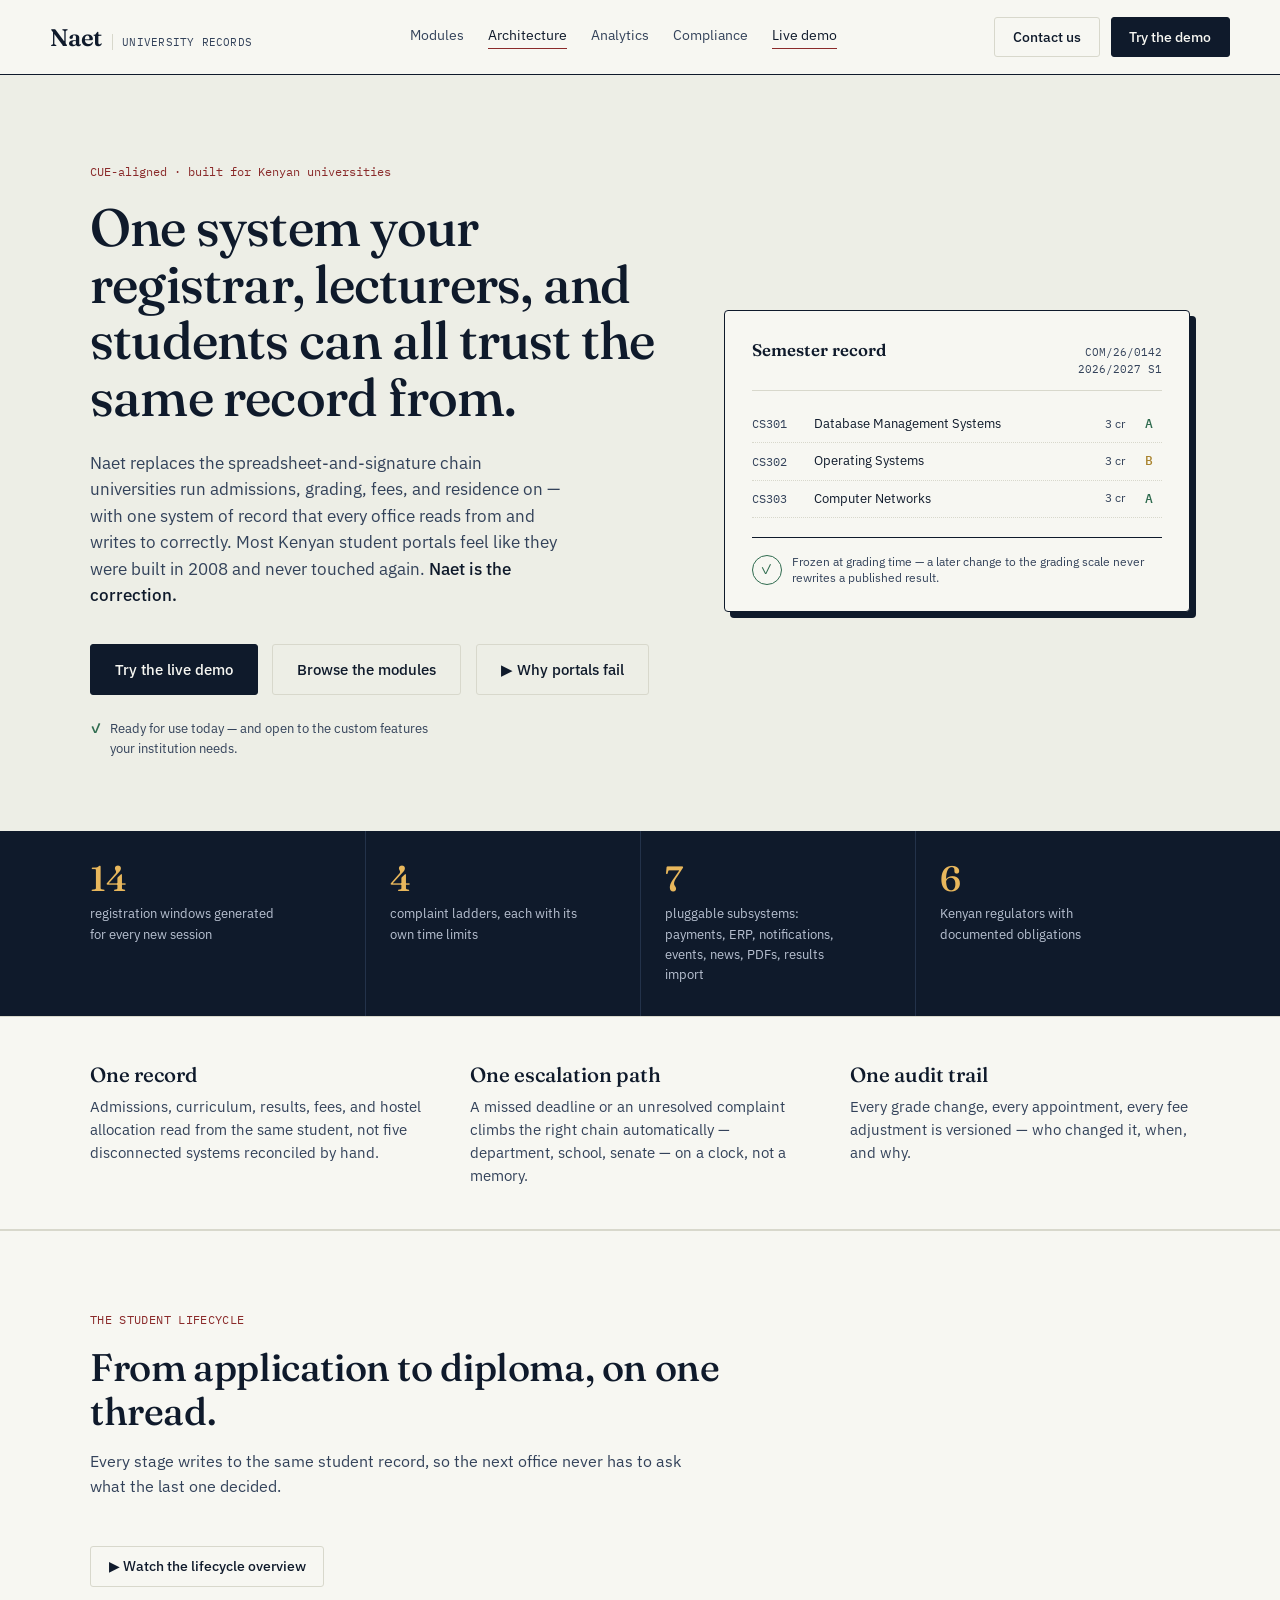
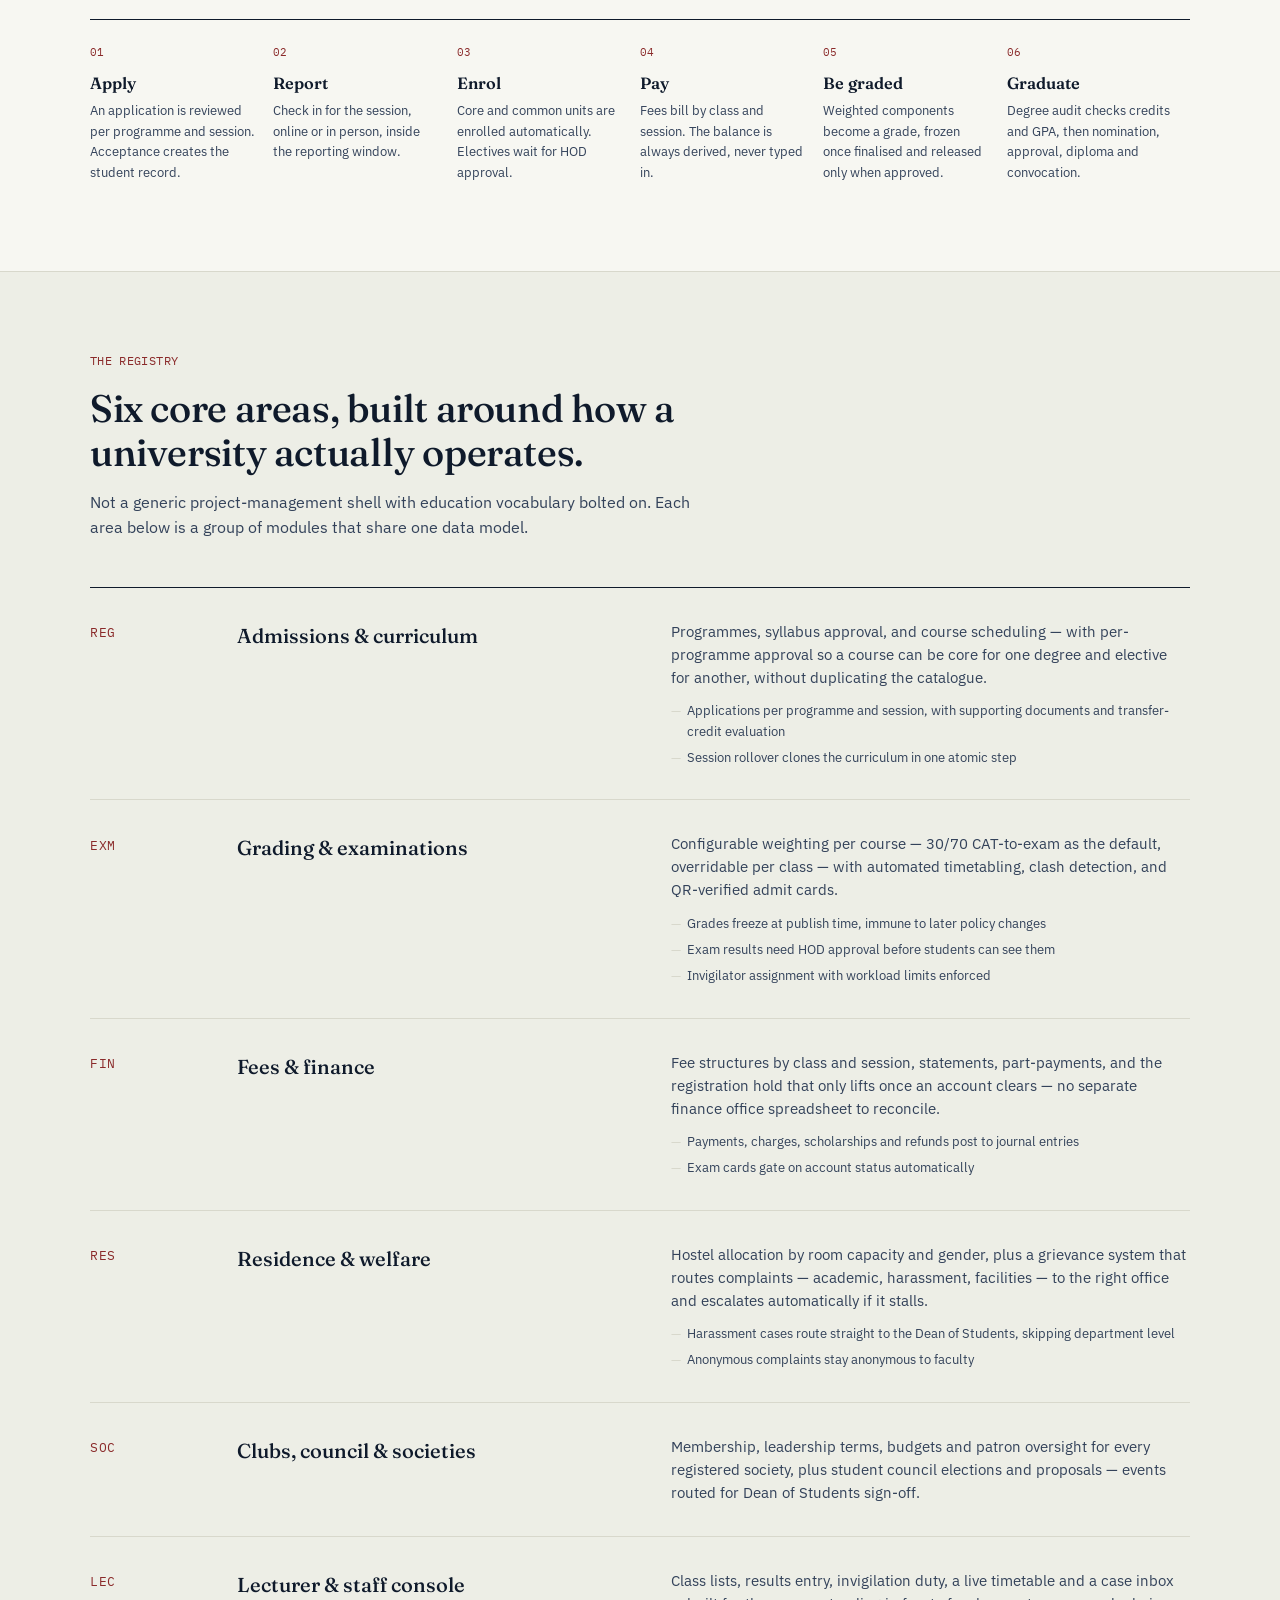
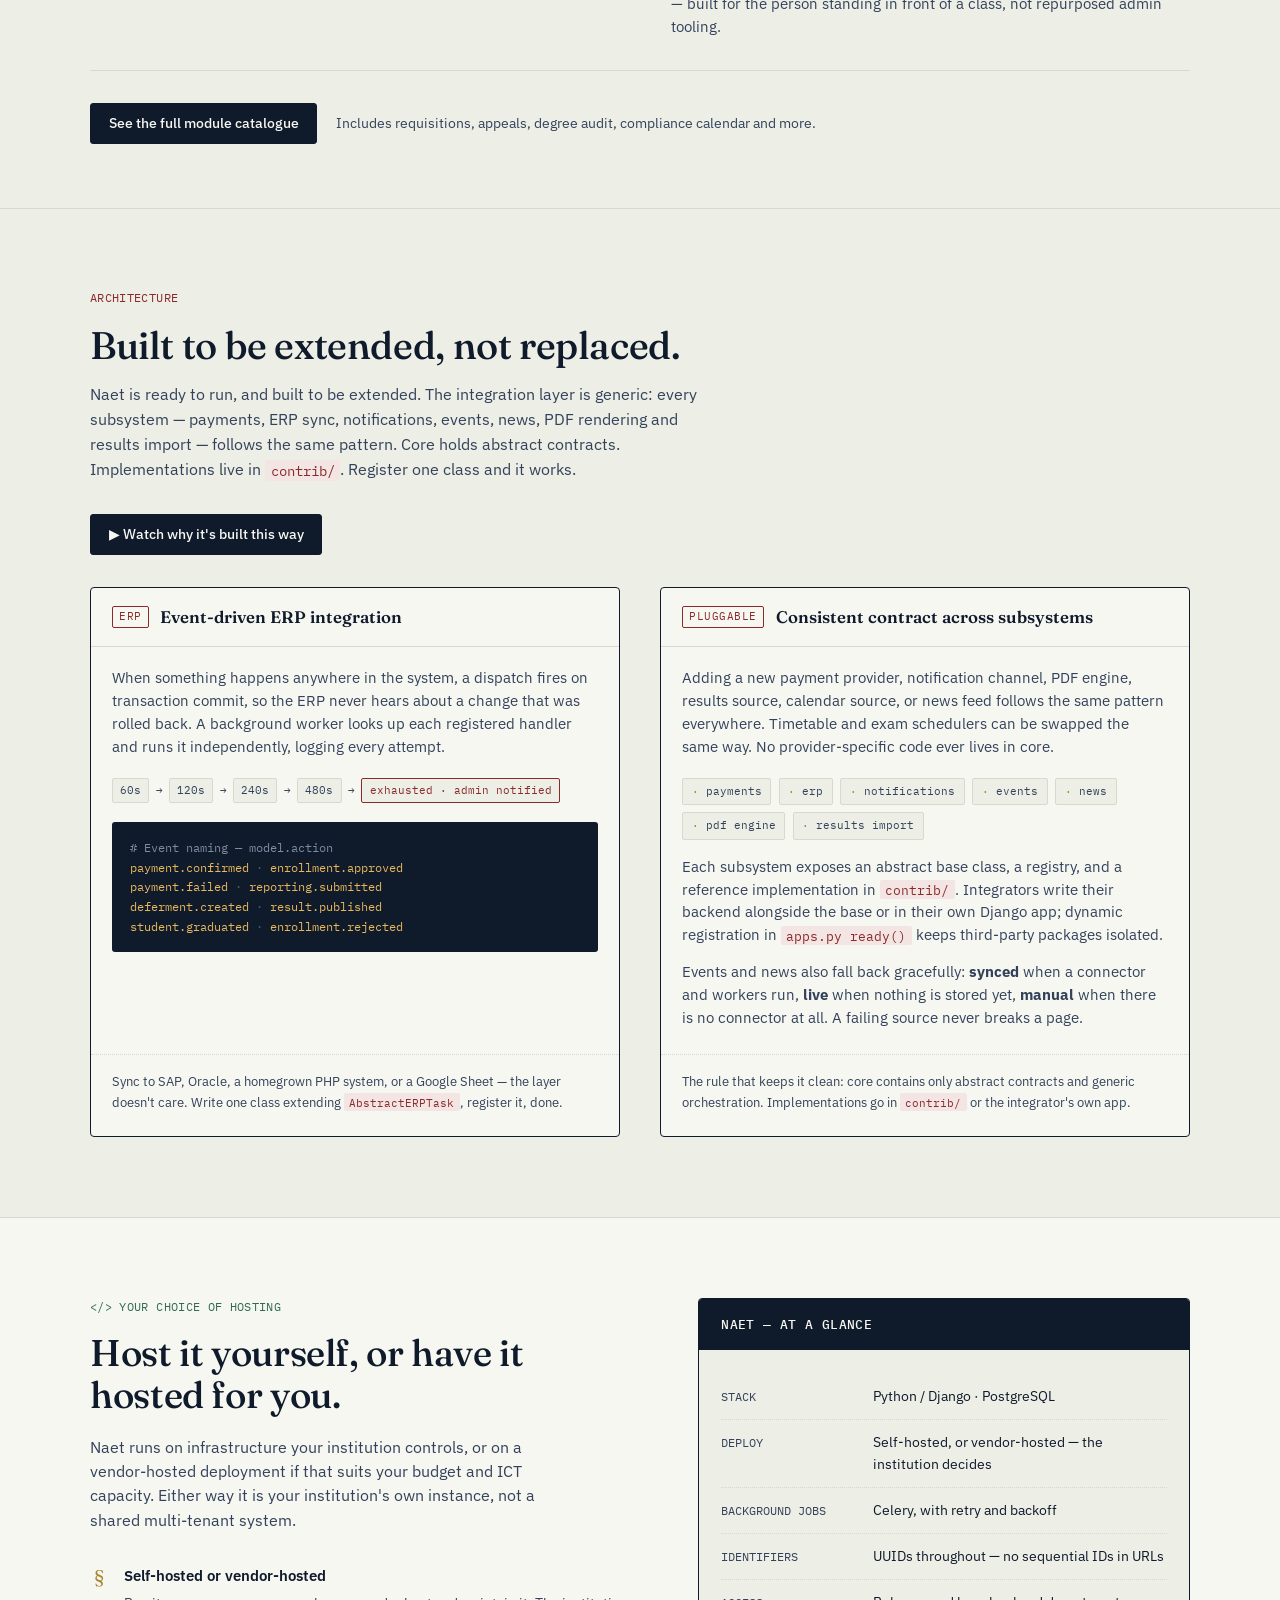
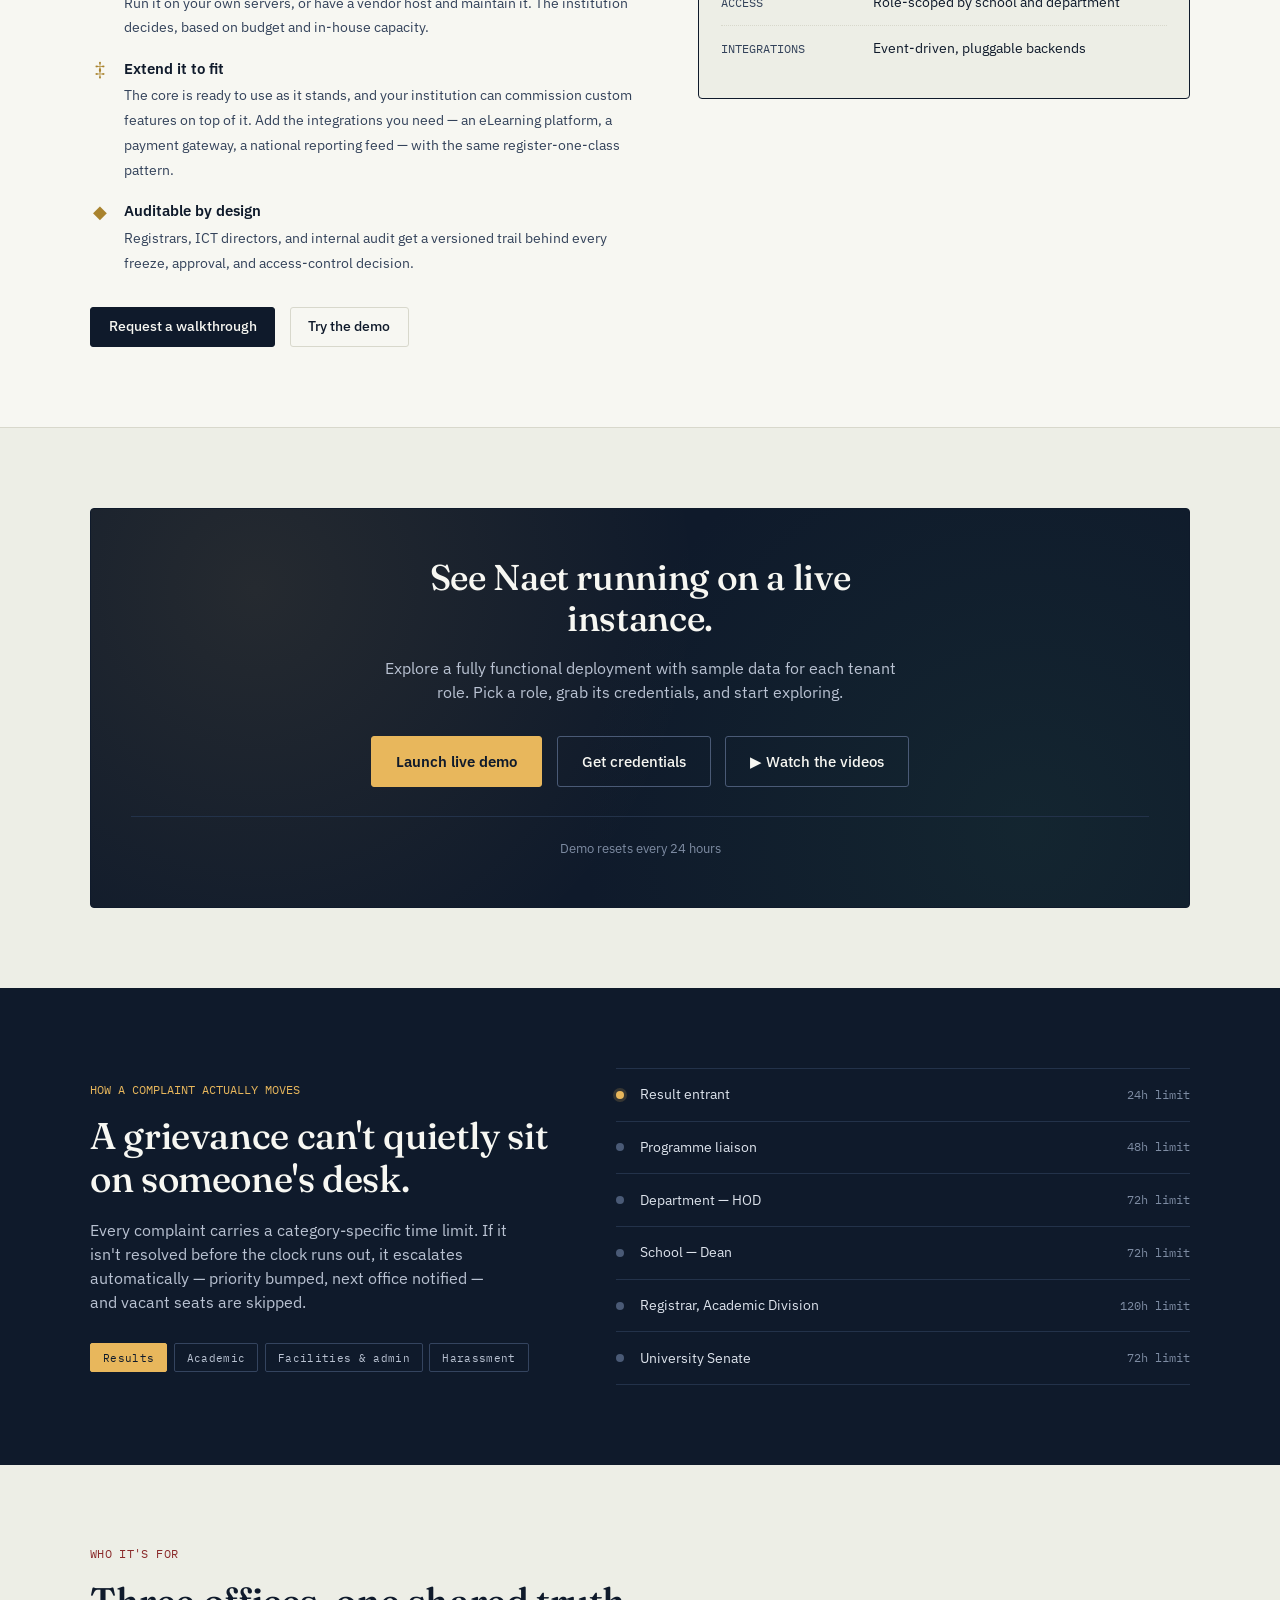
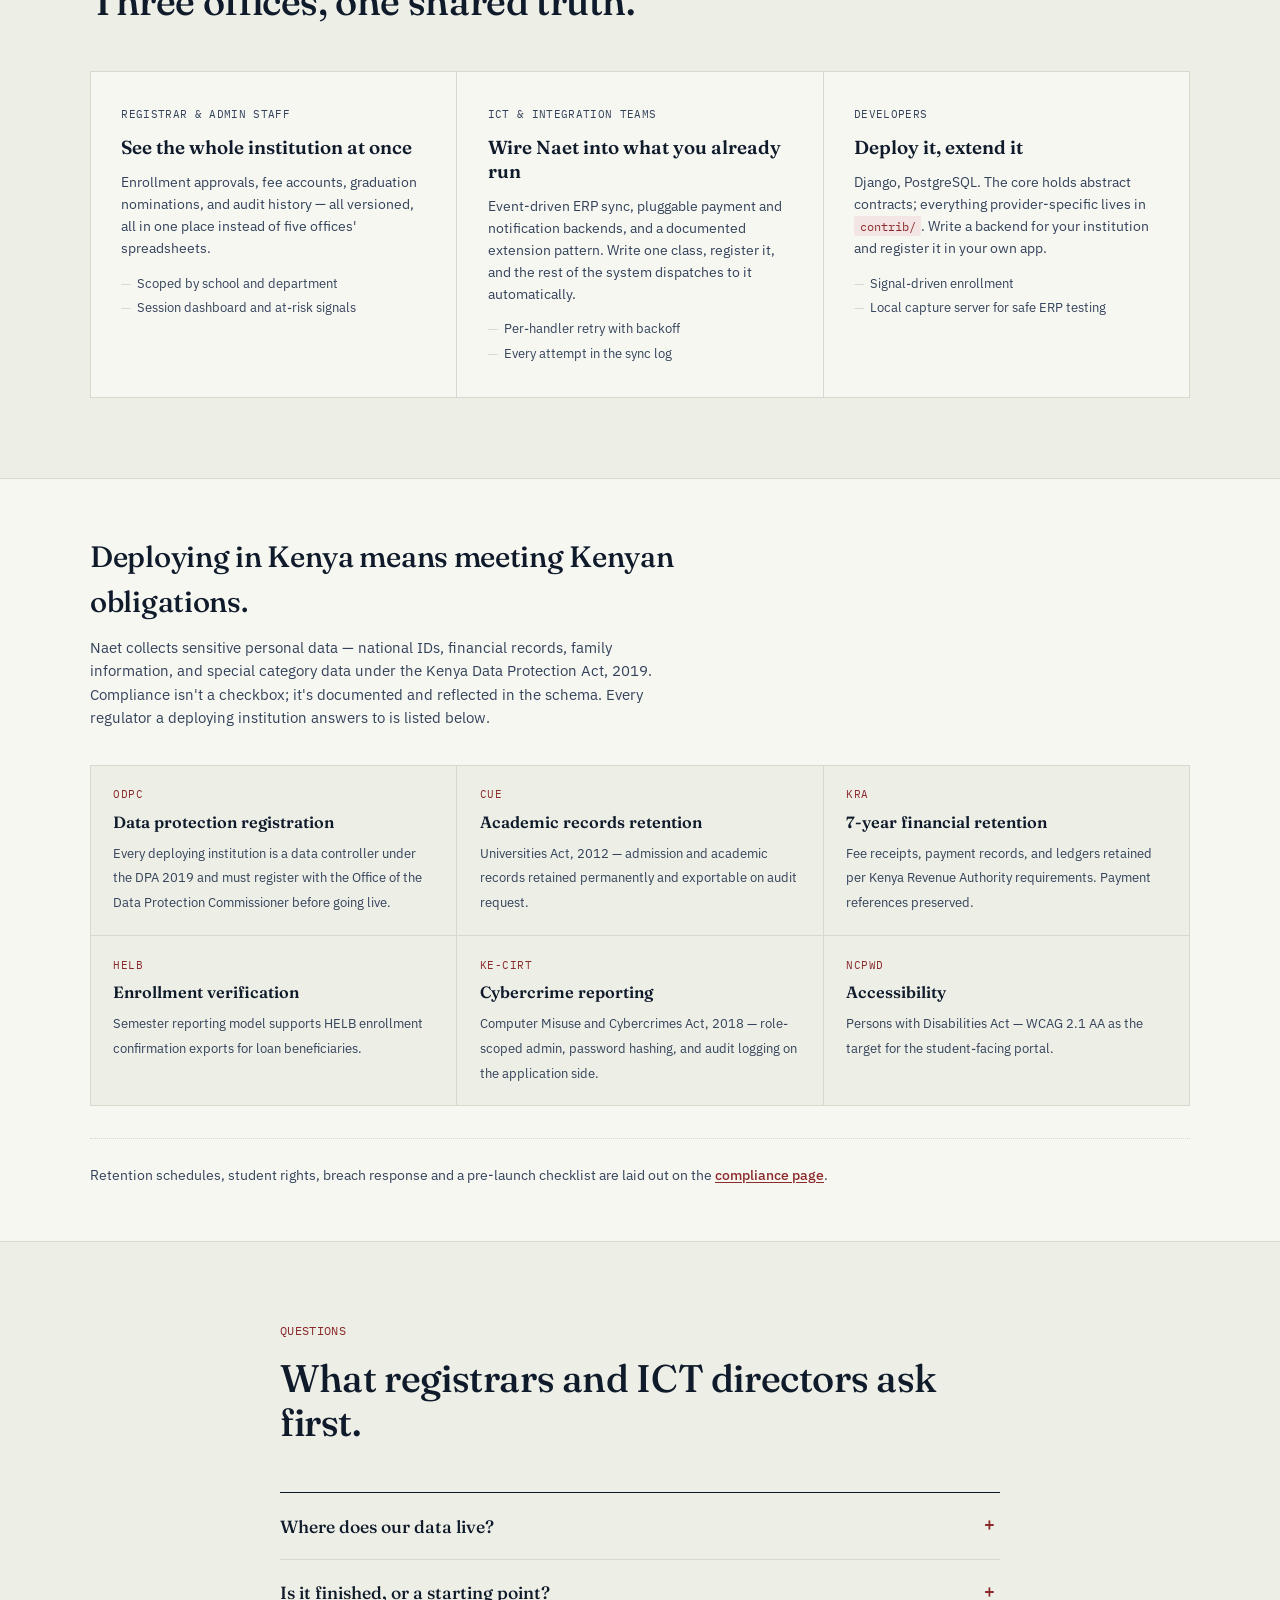
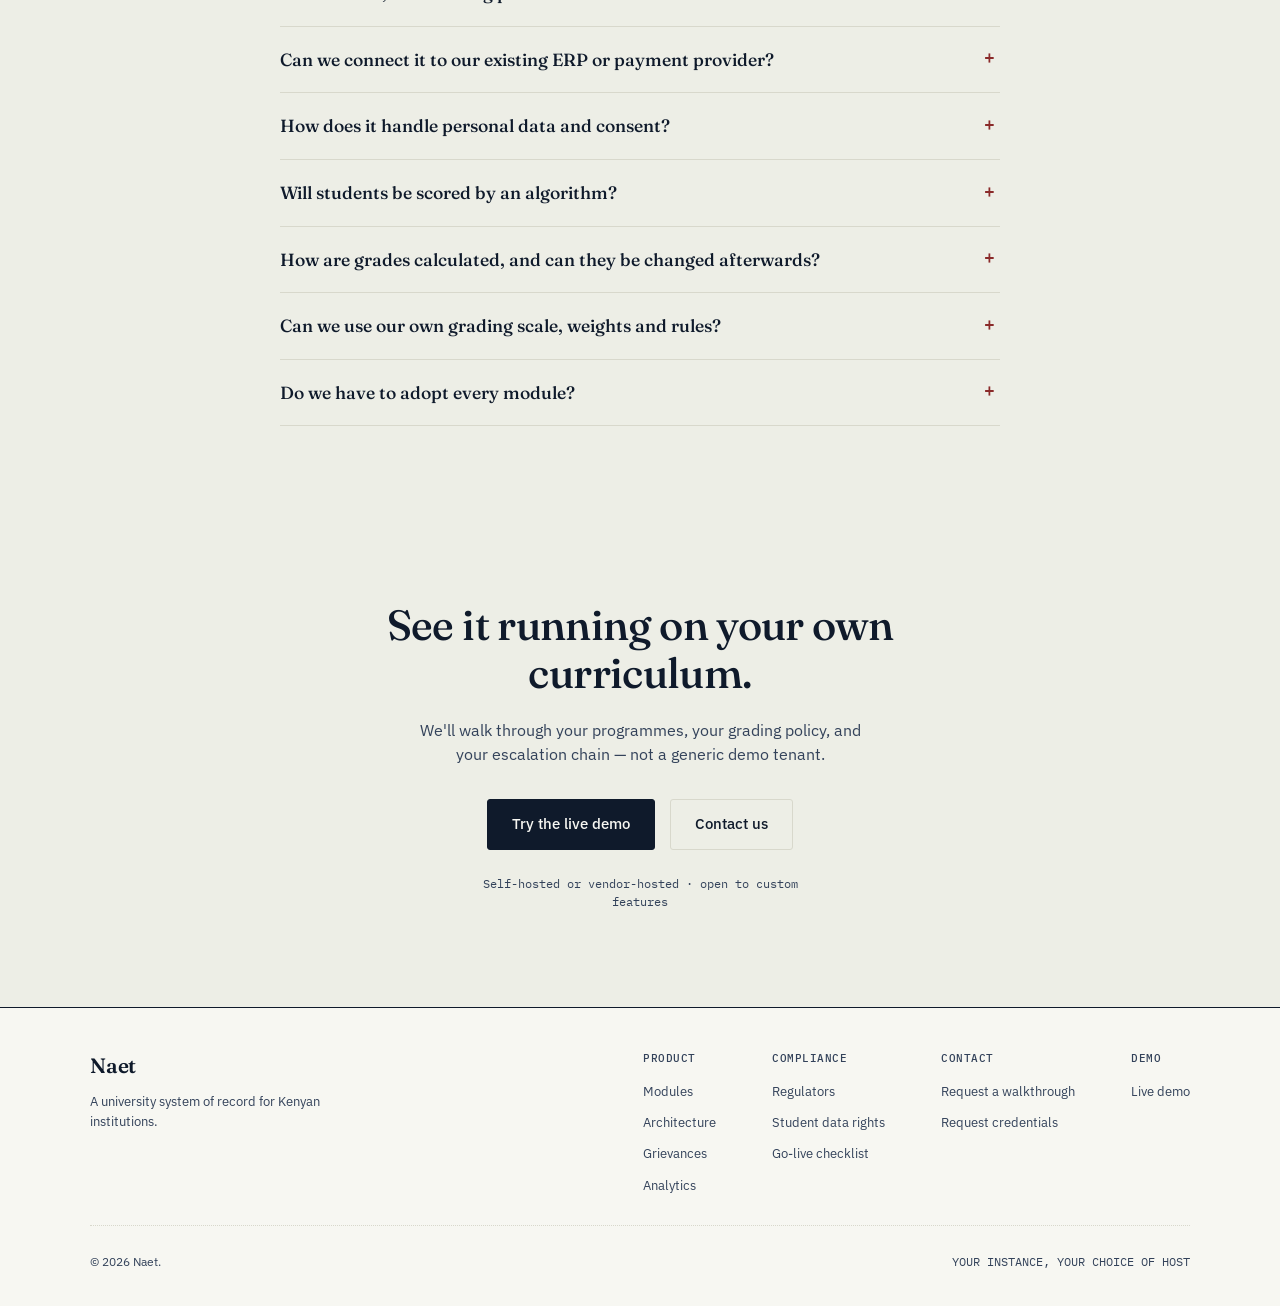
==== commit 0dbf5856: "credentials page" ====
--- a/index.html
+++ b/index.html
@@ -1138,7 +1138,6 @@
 
         if (credUrl) {
           btn.href = credUrl;
-          btn.target = "_blank";
           btn.rel = "noopener";
           btn.removeAttribute("data-contact-topic");
           btn.textContent = cfg.credentialsLabel || "Get credentials";
--- a/styles.css
+++ b/styles.css
@@ -763,13 +763,15 @@
   display: grid;
   grid-template-columns: 1fr 1fr;
   gap: 2.5rem;
-  align-items: start;
+  align-items: stretch;
 }
 .arch-card {
   border: 1px solid var(--ink);
   border-radius: 4px;
   background: var(--paper-white);
   overflow: hidden;
+  display: flex;
+  flex-direction: column;
 }
 .arch-card__head {
   border-bottom: 1px solid var(--line);
@@ -795,6 +797,7 @@
 }
 .arch-card__body {
   padding: 1.3rem 1.3rem 1.5rem;
+  flex: 1; /* body absorbs the extra height */
 }
 .arch-card__body p {
   color: var(--ink-soft);
@@ -803,6 +806,7 @@
 .arch-card__body p + p {
   margin-top: 0.9rem;
 }
+
 .event-flow {
   margin-top: 1.2rem;
   background: var(--ink);
@@ -848,7 +852,9 @@
   border-top: 1px dotted var(--line);
   font-size: 0.82rem;
   color: var(--ink-soft);
-}
+  margin-top: auto; /* keeps the footer at the bottom */
+}
+
 .retry {
   margin-top: 1.2rem;
   display: flex;
@@ -1379,6 +1385,7 @@
 /* ---------- FAQ ---------- */
 .faq {
   padding: 5rem 0;
+  display: flex;
 }
 .faq__list {
   max-width: 820px;
@@ -2121,3 +2128,192 @@
   border-color: #0f1a2b;
   opacity: 1;
 }
+
+/* ===== [PAGE CSS — move into styles.css when migrating] ===== */
+.page-body {
+  padding: 2.4rem 0 1rem;
+}
+.tools {
+  display: flex;
+  gap: 0.8rem;
+  flex-wrap: wrap;
+  align-items: center;
+  margin-bottom: 1.1rem;
+}
+.seg {
+  display: flex;
+}
+.seg button {
+  font: 0.72rem var(--mono);
+  letter-spacing: 0.03em;
+  background: var(--paper-white);
+  color: var(--ink-soft);
+  border: 1px solid var(--line);
+  padding: 0.45rem 0.8rem;
+  cursor: pointer;
+  margin-left: -1px;
+}
+.seg button:first-child {
+  margin-left: 0;
+  border-radius: 3px 0 0 3px;
+}
+.seg button:last-child {
+  border-radius: 0 3px 3px 0;
+}
+.seg button[aria-pressed="true"] {
+  background: var(--ink);
+  color: var(--paper-white);
+  border-color: var(--ink);
+  position: relative;
+}
+.tools input,
+.tools select {
+  font: 0.85rem var(--sans);
+  padding: 0.5rem 0.7rem;
+  border: 1px solid var(--line);
+  border-radius: 3px;
+  background: var(--paper-white);
+  color: var(--ink);
+  min-width: 0;
+}
+.tools input {
+  flex: 1 1 220px;
+}
+.status {
+  display: flex;
+  justify-content: space-between;
+  gap: 1rem;
+  flex-wrap: wrap;
+  font: 0.72rem var(--mono);
+  color: var(--ink-soft);
+  margin-bottom: 0.8rem;
+}
+.status .src {
+  color: var(--verified);
+}
+.status .src.warn {
+  color: var(--brass);
+}
+.creds {
+  border: 1px solid var(--line);
+  background: var(--paper-white);
+}
+.creds__row {
+  display: grid;
+  grid-template-columns: 1.4fr 1.6fr 1fr 1.1fr;
+  gap: 0.8rem;
+  padding: 0.65rem 1rem;
+  border-bottom: 1px dotted var(--line);
+  align-items: center;
+  font-size: 0.84rem;
+}
+.creds__row:last-child {
+  border-bottom: none;
+}
+.creds__row--head {
+  font: 0.66rem var(--mono);
+  letter-spacing: 0.05em;
+  color: var(--ink-soft);
+  background: var(--paper);
+  border-bottom: 1px solid var(--ink);
+  position: sticky;
+  top: 3.8rem;
+}
+.who {
+  font-weight: 500;
+  overflow-wrap: anywhere;
+}
+.who small {
+  display: block;
+  font: 0.64rem var(--mono);
+  color: var(--ink-soft);
+  font-weight: 400;
+}
+.badge {
+  display: inline-block;
+  font: 0.6rem var(--mono);
+  letter-spacing: 0.05em;
+  padding: 0.1rem 0.4rem;
+  border: 1px solid;
+  border-radius: 2px;
+  margin-left: 0.4rem;
+  vertical-align: middle;
+}
+.badge--hod {
+  color: var(--verified);
+  border-color: var(--verified);
+  background: var(--verified-soft);
+}
+.badge--rep {
+  color: var(--brass);
+  border-color: var(--brass);
+  background: #f1e8d0;
+}
+.cp {
+  font: 0.74rem var(--mono);
+  color: var(--ink);
+  background: transparent;
+  border: 1px solid transparent;
+  border-radius: 2px;
+  padding: 0.2rem 0.4rem;
+  margin: -0.2rem -0.4rem;
+  text-align: left;
+  cursor: pointer;
+  overflow-wrap: anywhere;
+}
+.cp:hover {
+  border-color: var(--ink);
+  background: var(--paper);
+}
+.cp.ok {
+  color: var(--verified);
+}
+.cp--sub {
+  display: block;
+  font-size: 0.64rem;
+  color: var(--ink-soft);
+  margin-top: 0.15rem;
+}
+.empty {
+  padding: 1.6rem 1rem;
+  font-size: 0.88rem;
+  color: var(--ink-soft);
+}
+.more {
+  margin: 1.2rem 0 0;
+  display: flex;
+  gap: 1rem;
+  align-items: center;
+  flex-wrap: wrap;
+  font-size: 0.85rem;
+  color: var(--ink-soft);
+}
+.pattern {
+  margin-top: 2rem;
+  border: 1px solid var(--ink);
+  border-radius: 4px;
+  background: var(--paper-white);
+  padding: 1.2rem 1.4rem;
+  font-size: 0.88rem;
+  color: var(--ink-soft);
+  max-width: 760px;
+}
+.pattern h2 {
+  font: 600 1.05rem var(--serif);
+  color: var(--ink);
+  margin-bottom: 0.5rem;
+}
+.pattern p + p {
+  margin-top: 0.5rem;
+}
+@media (max-width: 760px) {
+  .creds__row {
+    grid-template-columns: 1fr 1fr;
+  }
+  .creds__row--head {
+    display: none;
+  }
+  .creds__row .who {
+    grid-column: 1/-1;
+  }
+}
